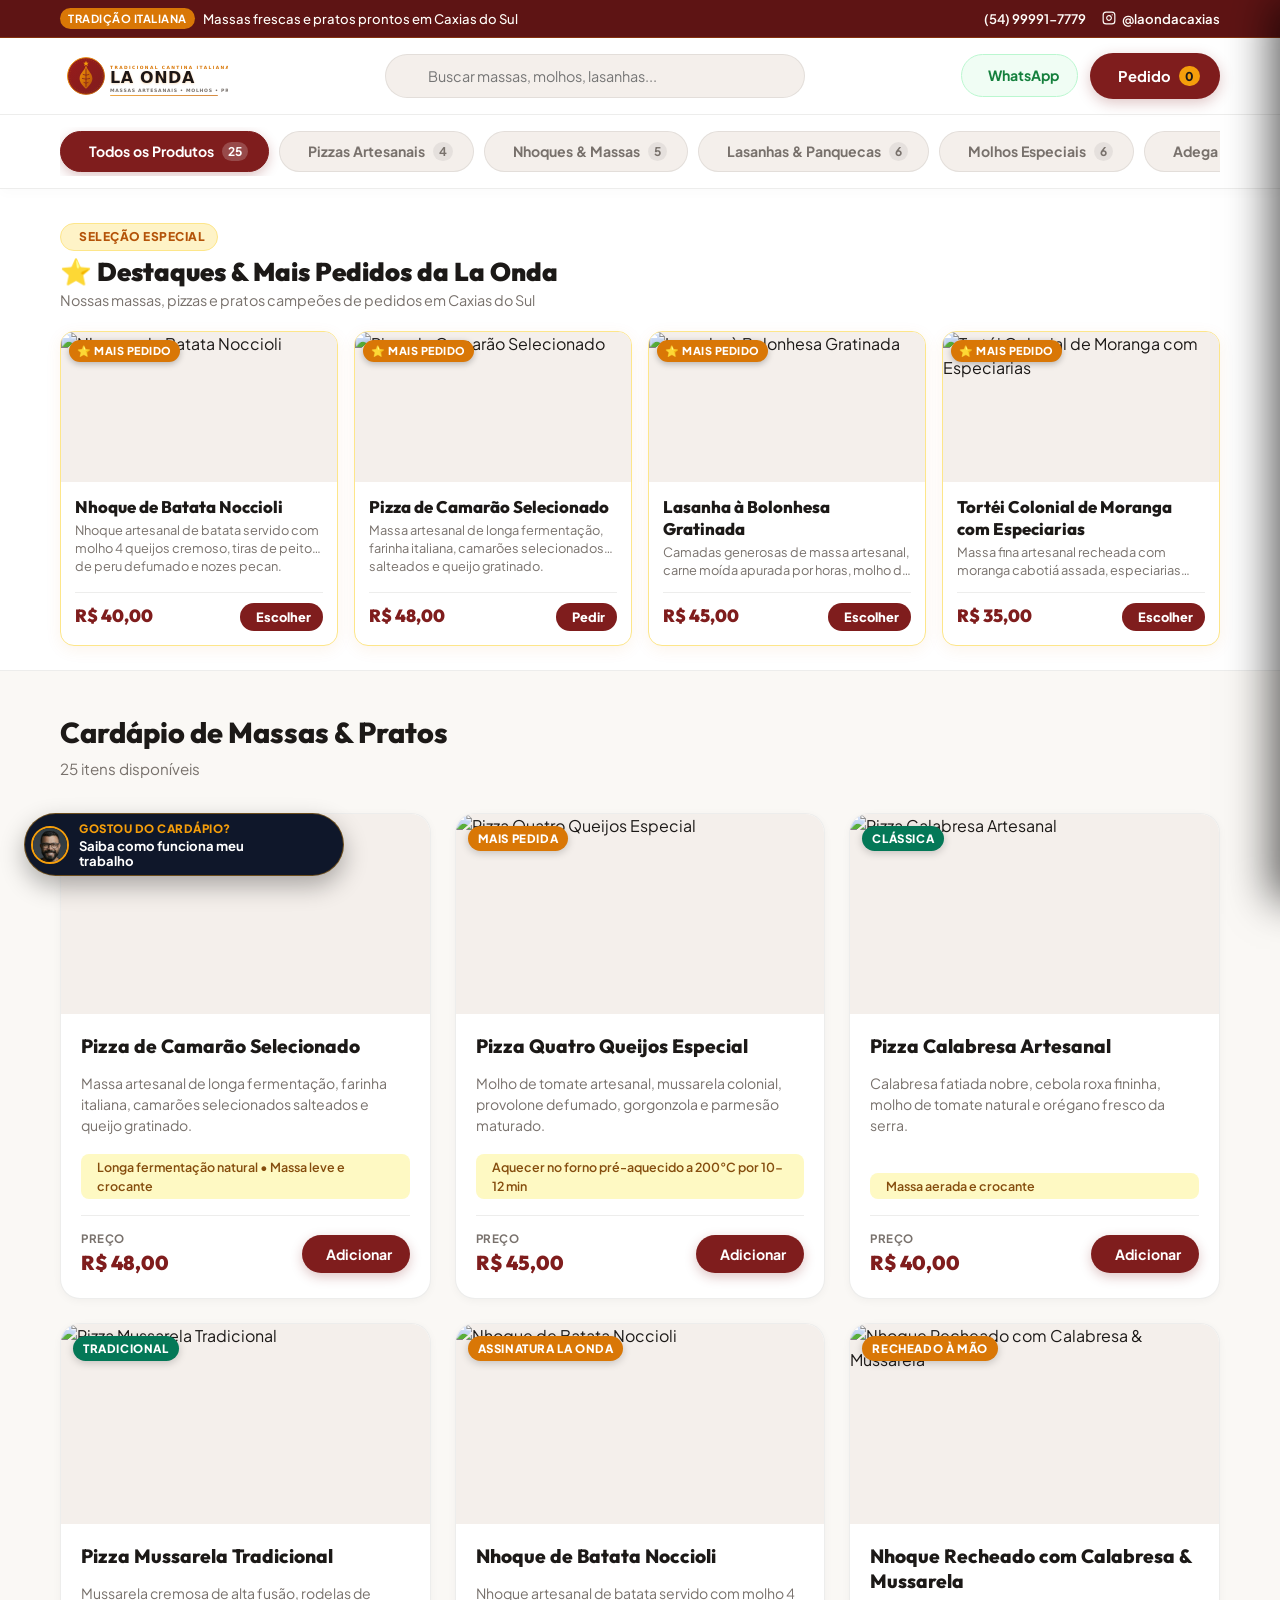
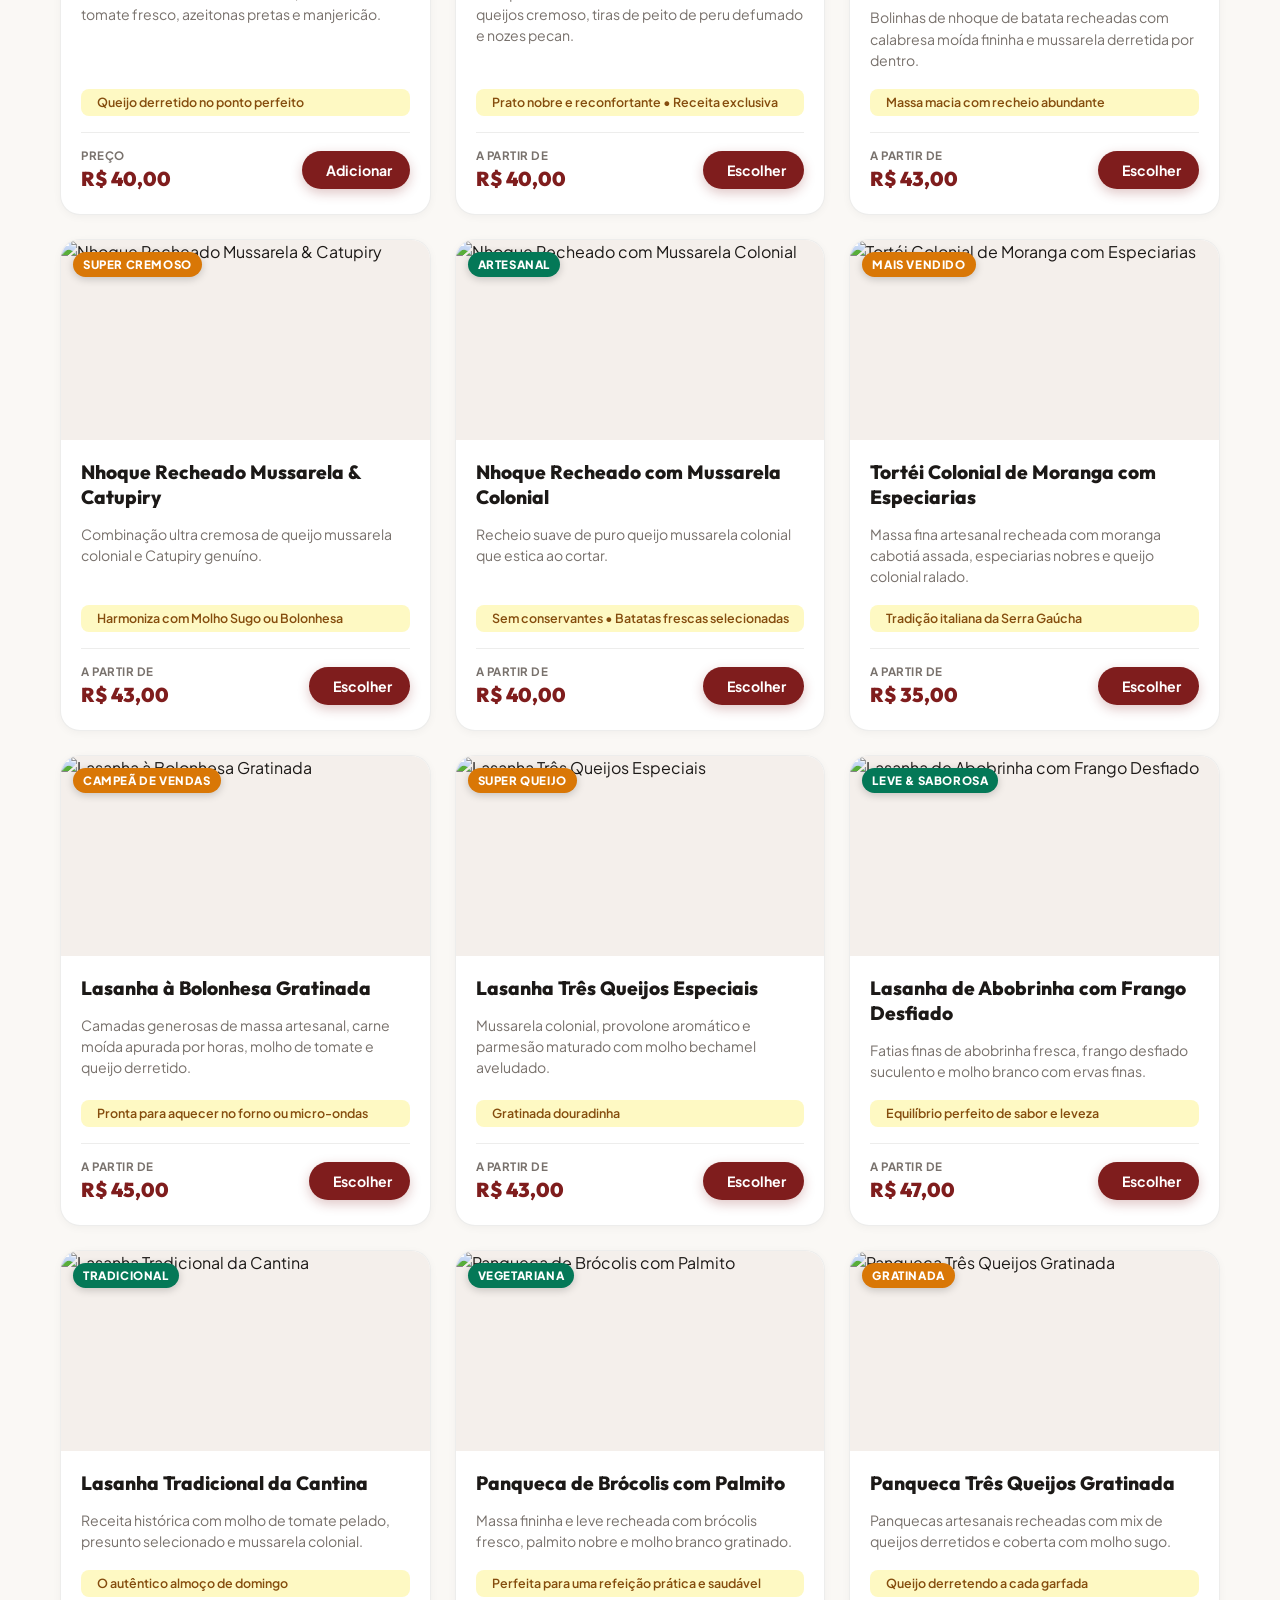
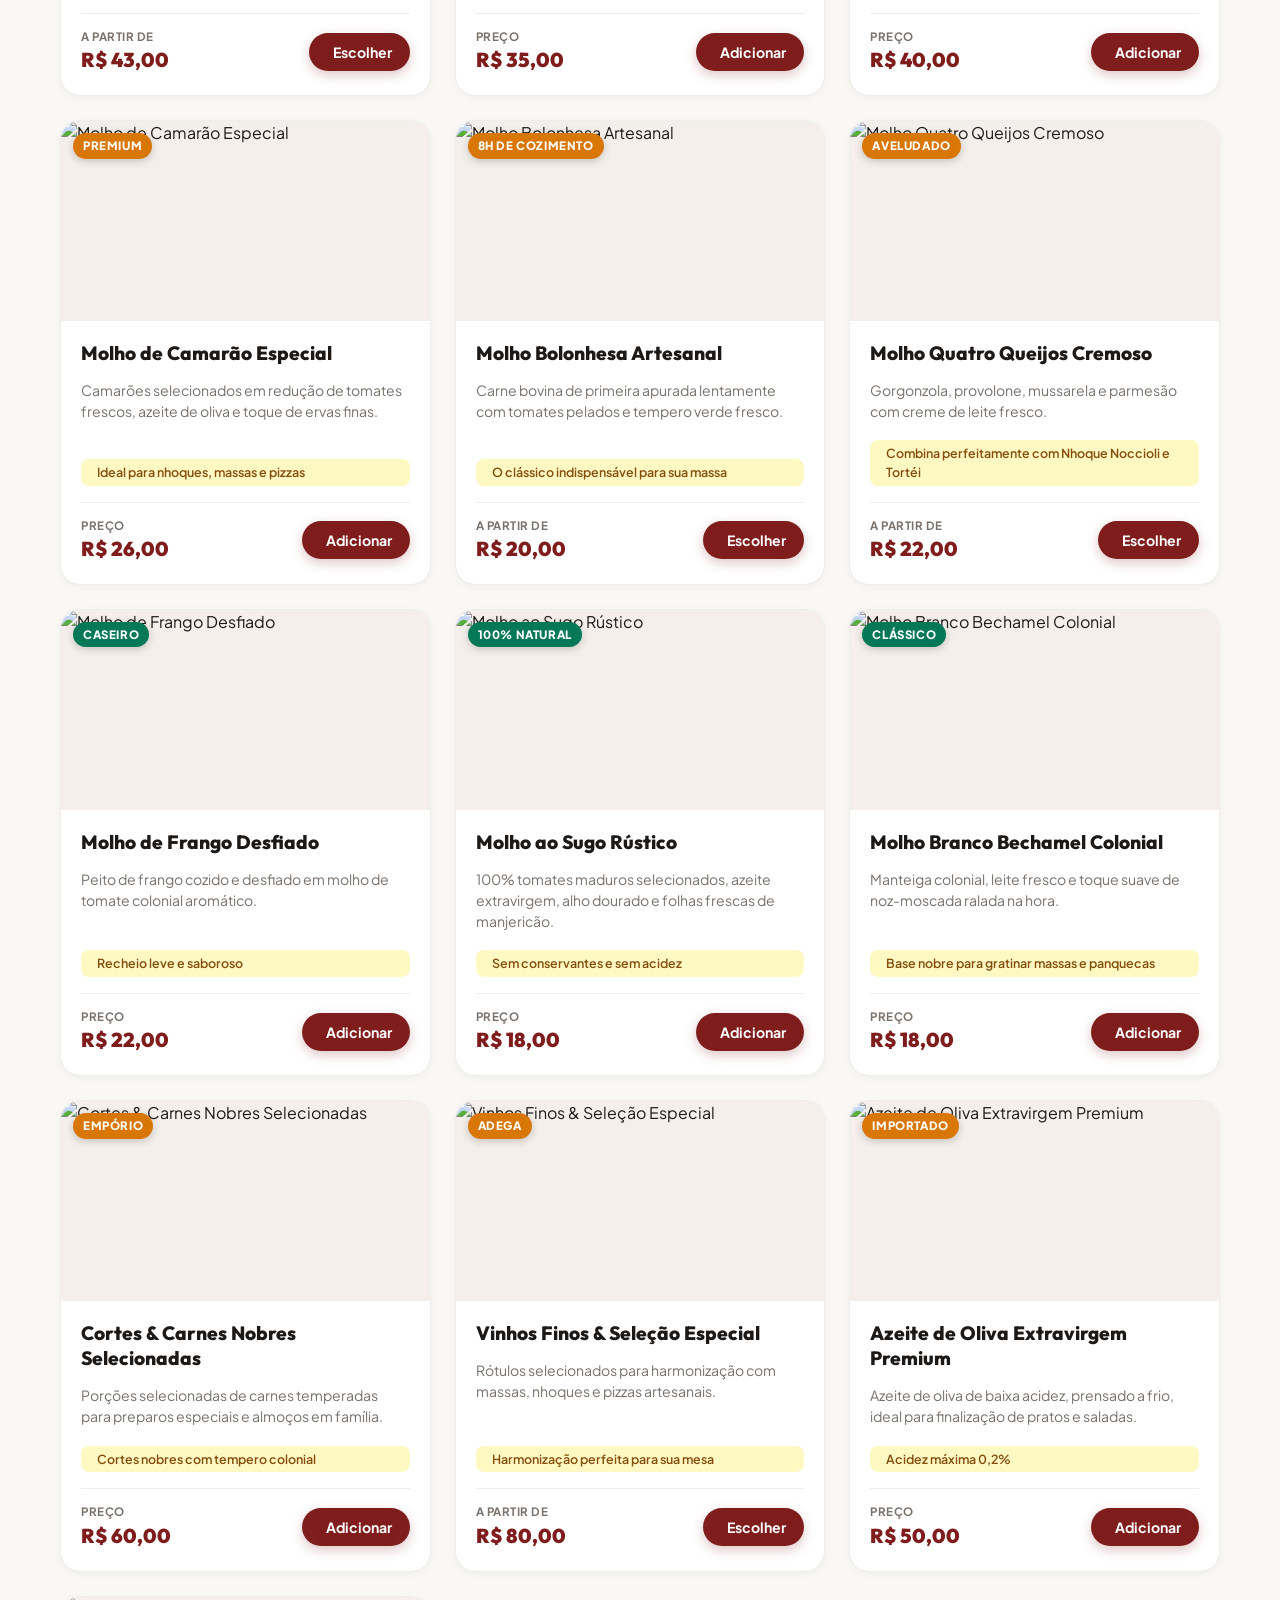
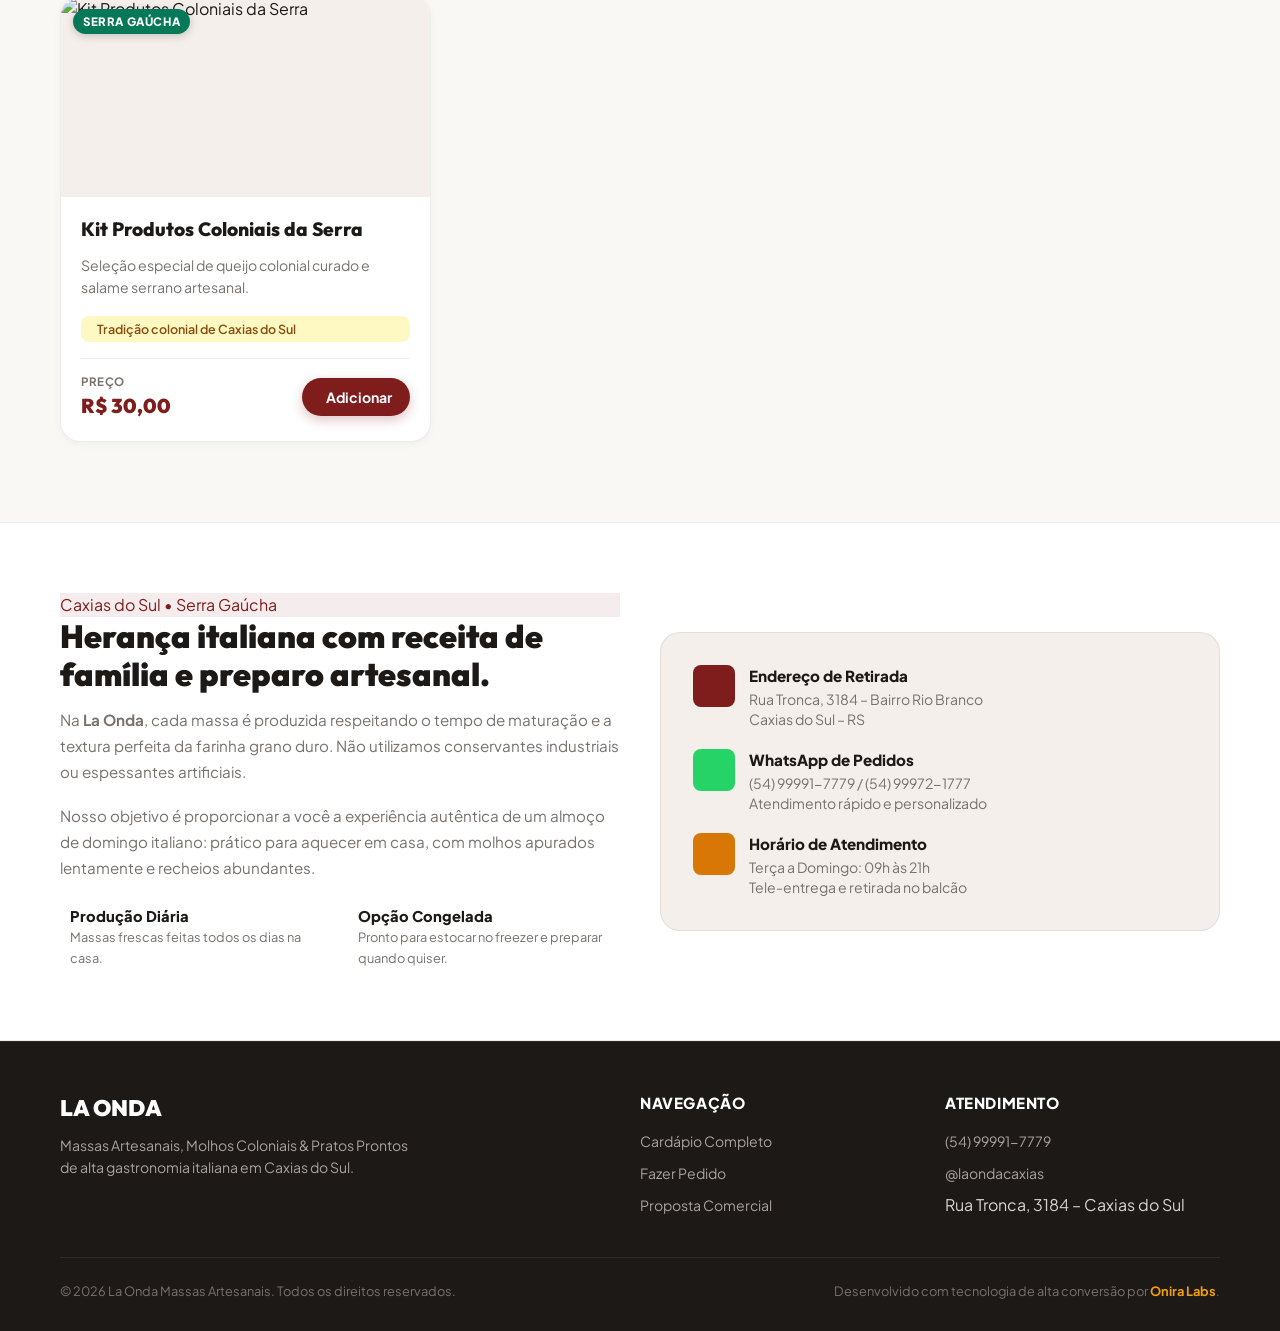
==== index.html @ c0e39643 "fix(cart): unificar container de rolagem e eliminar rolagens internas no carrinho (Buona, La Onda e " ====
<!DOCTYPE html>
<html lang="pt-BR">
<head>
  <meta charset="UTF-8">
  <meta name="viewport" content="width=device-width, initial-scale=1.0">
  <title>La Onda | Massas Artesanais, Molhos & Pratos Prontos em Caxias do Sul</title>
  <meta name="description" content="🍝 La Onda Massas Artesanais — Tortéis coloniais, nhoques de batata grano duro, lasanhas gratinadas, molhos nobres e pratos prontos em Caxias do Sul. Peça pelo WhatsApp com tele-entrega e retirada!">
  <meta name="keywords" content="La Onda Caxias do Sul, Massas Artesanais Caxias, Tortei Caxias do Sul, Nhoque Artesanal, Lasanha Congelada, Pratos Prontos Caxias">

  <!-- Open Graph / WhatsApp -->
  <meta property="og:type" content="website">
  <meta property="og:site_name" content="La Onda Massas Artesanais">
  <meta property="og:title" content="La Onda | Massas Artesanais & Pratos Prontos em Caxias do Sul">
  <meta property="og:description" content="🍝 Tortéis coloniais, nhoques grano duro, lasanhas, molhos nobres e pratos prontos. Faça seu pedido online direto pelo WhatsApp!">
  <meta property="og:image" content="assets/logo.svg">
  <meta property="og:locale" content="pt_BR">

  <!-- Schema.org JSON-LD (SEO Local & Google Rich Snippets) -->
  <script type="application/ld+json">
  {
    "@context": "https://schema.org",
    "@type": "Restaurant",
    "name": "La Onda Massas Artesanais & Pratos Prontos",
    "image": "assets/logo.svg",
    "telephone": "+5554999917779",
    "priceRange": "$$",
    "servesCuisine": ["Italiana", "Massas Artesanais", "Pratos Prontos", "Molhos"],
    "address": {
      "@type": "PostalAddress",
      "streetAddress": "Rua Tronca, 3184",
      "addressLocality": "Caxias do Sul",
      "addressRegion": "RS",
      "postalCode": "95010-100",
      "addressCountry": "BR"
    },
    "geo": {
      "@type": "GeoCoordinates",
      "latitude": -29.1732,
      "longitude": -51.1896
    },
    "openingHoursSpecification": [
      {
        "@type": "OpeningHoursSpecification",
        "dayOfWeek": ["Tuesday", "Wednesday", "Thursday", "Friday", "Saturday", "Sunday"],
        "opens": "09:00",
        "closes": "21:00"
      }
    ]
  }
  </script>

  <!-- PWA Manifest & Theme -->
  <link rel="manifest" href="manifest.json">
  <meta name="theme-color" content="#7F1D1D">
  <meta name="apple-mobile-web-app-capable" content="yes">
  <meta name="apple-mobile-web-app-status-bar-style" content="black-translucent">
  <meta name="apple-mobile-web-app-title" content="La Onda">

  <!-- Google Fonts -->
  <link rel="preconnect" href="https://fonts.googleapis.com">
  <link rel="preconnect" href="https://fonts.gstatic.com" crossorigin>
  <link href="https://fonts.googleapis.com/css2?family=Outfit:wght@400;500;600;700;800;900&family=Plus+Jakarta+Sans:wght@400;500;600;700;800&display=swap" rel="stylesheet">

  <!-- Lucide Icons -->
  <script src="https://unpkg.com/lucide@latest"></script>

  <link rel="stylesheet" href="style.css">
</head>
<body>

  <!-- Top Announcement Bar -->
  <div class="top-bar">
    <div class="container">
      <div class="top-bar-left">
        <span class="badge">Tradição Italiana</span>
        <span>Massas frescas e pratos prontos em Caxias do Sul</span>
      </div>
      <div class="top-bar-right">
        <a href="https://wa.me/5554999917779" target="_blank" rel="noopener">
          <i data-lucide="phone"></i>
          <span>(54) 99991-7779</span>
        </a>
        <a href="https://instagram.com/laondacaxias" target="_blank" rel="noopener">
          <svg width="14" height="14" viewBox="0 0 24 24" fill="none" stroke="currentColor" stroke-width="2" stroke-linecap="round" stroke-linejoin="round" style="display:inline-block; vertical-align:middle;"><rect x="2" y="2" width="20" height="20" rx="5" ry="5"></rect><path d="M16 11.37A4 4 0 1 1 12.63 8 4 4 0 0 1 16 11.37z"></path><line x1="17.5" y1="6.5" x2="17.51" y2="6.5"></line></svg>
          <span>@laondacaxias</span>
        </a>
      </div>
    </div>
  </div>

  <!-- Main Sticky Header -->
  <header class="header">
    <div class="container">
      <a href="index.html" class="logo-wrapper">
        <img src="assets/logo.svg" alt="La Onda Massas Artesanais" class="logo-img">
      </a>

      <!-- Desktop Search Bar -->
      <div class="header-search">
        <i data-lucide="search"></i>
        <input type="text" id="search-input" placeholder="Buscar massas, molhos, lasanhas..." autocomplete="off">
      </div>

      <!-- Header Actions -->
      <div class="header-actions">
        <a href="https://wa.me/5554999917779" target="_blank" rel="noopener noreferrer" class="btn-header-wa">
          <i data-lucide="message-circle"></i>
          <span>WhatsApp</span>
        </a>
        <button id="cart-clear-header" class="cart-clear-btn" onclick="window.askClearCart()" title="Limpar pedido" aria-label="Limpar pedido" style="display: none;">
          <i data-lucide="trash-2"></i>
        </button>
        <button id="btn-open-cart" class="cart-btn-header" aria-label="Abrir Pedido">
          <i data-lucide="shopping-bag"></i>
          <span>Pedido</span>
          <span id="cart-badge" class="cart-badge">0</span>
        </button>
      </div>
    </div>
  </header>

  <!-- Mobile Search Strip -->
  <div class="container mobile-search-section">
    <div class="mobile-search-wrapper">
      <i data-lucide="search"></i>
      <input type="text" id="search-input-mobile" class="mobile-search-input" placeholder="Buscar no cardápio La Onda..." autocomplete="off">
    </div>
  </div>

  <!-- Sticky Categories Navigation Strip -->
  <nav class="categories-strip" id="cardapio">
    <div class="container">
      <div class="categories-scroll" id="categories-container">
        <!-- Rendered via JS -->
      </div>
    </div>
  </nav>

  <!-- Priority Highlights Section (Destaques da Casa) -->
  <section class="highlights-section" id="destaques-section">
    <div class="container">
      <div class="highlights-header">
        <div class="highlights-badge">
          <i data-lucide="sparkles"></i>
          <span>Seleção Especial</span>
        </div>
        <h2 class="highlights-title">⭐ Destaques & Mais Pedidos da La Onda</h2>
        <p class="highlights-subtitle">Nossas massas, pizzas e pratos campeões de pedidos em Caxias do Sul</p>
      </div>

      <div class="highlights-grid" id="highlights-grid">
        <!-- Highlight Cards Rendered via JS -->
      </div>
    </div>
  </section>

  <!-- Main Catalog Grid -->
  <main class="catalog-section">
    <div class="container">
      <div class="section-header">
        <div class="section-title-wrap">
          <h2>Cardápio de Massas & Pratos</h2>
          <p id="products-count-label">Selecione e monte seu pedido em segundos</p>
        </div>
      </div>

      <div class="products-grid" id="products-grid">
        <!-- Products rendered via JS -->
      </div>
    </div>
  </main>

  <!-- About & Tradition Section -->
  <section class="about-section">
    <div class="container about-grid">
      <div class="about-text">
        <div class="hero-tag" style="background: rgba(127, 29, 29, 0.08); border-color: rgba(127, 29, 29, 0.2); color: var(--primary);">
          <i data-lucide="map-pin"></i>
          <span>Caxias do Sul • Serra Gaúcha</span>
        </div>
        <h3>Herança italiana com receita de família e preparo artesanal.</h3>
        <p>
          Na <strong>La Onda</strong>, cada massa é produzida respeitando o tempo de maturação e a textura perfeita da farinha grano duro. Não utilizamos conservantes industriais ou espessantes artificiais.
        </p>
        <p>
          Nosso objetivo é proporcionar a você a experiência autêntica de um almoço de domingo italiano: prático para aquecer em casa, com molhos apurados lentamente e recheios abundantes.
        </p>

        <div class="about-features">
          <div class="about-feat-item">
            <i data-lucide="check-circle-2"></i>
            <div>
              <h4>Produção Diária</h4>
              <p>Massas frescas feitas todos os dias na casa.</p>
            </div>
          </div>
          <div class="about-feat-item">
            <i data-lucide="check-circle-2"></i>
            <div>
              <h4>Opção Congelada</h4>
              <p>Pronto para estocar no freezer e preparar quando quiser.</p>
            </div>
          </div>
        </div>
      </div>

      <div class="about-card-info">
        <div class="info-item-row">
          <div class="info-icon-box">
            <i data-lucide="map-pin"></i>
          </div>
          <div class="info-details">
            <h4>Endereço de Retirada</h4>
            <p>Rua Tronca, 3184 – Bairro Rio Branco<br>Caxias do Sul – RS</p>
          </div>
        </div>

        <div class="info-item-row">
          <div class="info-icon-box" style="background: #25D366;">
            <i data-lucide="message-circle"></i>
          </div>
          <div class="info-details">
            <h4>WhatsApp de Pedidos</h4>
            <p>(54) 99991-7779 / (54) 99972-1777<br>Atendimento rápido e personalizado</p>
          </div>
        </div>

        <div class="info-item-row">
          <div class="info-icon-box" style="background: var(--accent);">
            <i data-lucide="clock"></i>
          </div>
          <div class="info-details">
            <h4>Horário de Atendimento</h4>
            <p>Terça a Domingo: 09h às 21h<br>Tele-entrega e retirada no balcão</p>
          </div>
        </div>
      </div>
    </div>
  </section>

  <!-- Footer Section -->
  <footer class="footer">
    <div class="container">
      <div class="footer-grid">
        <div class="footer-brand">
          <h4>LA ONDA</h4>
          <p>Massas Artesanais, Molhos Coloniais & Pratos Prontos de alta gastronomia italiana em Caxias do Sul.</p>
        </div>

        <div class="footer-col">
          <h5>Navegação</h5>
          <ul class="footer-links">
            <li><a href="#cardapio">Cardápio Completo</a></li>
            <li><a href="https://wa.me/5554999917779" target="_blank" rel="noopener">Fazer Pedido</a></li>
            <li><a href="proposta.html">Proposta Comercial</a></li>
          </ul>
        </div>

        <div class="footer-col">
          <h5>Atendimento</h5>
          <ul class="footer-links">
            <li><a href="https://wa.me/5554999917779" target="_blank" rel="noopener">(54) 99991-7779</a></li>
            <li><a href="https://instagram.com/laondacaxias" target="_blank" rel="noopener">@laondacaxias</a></li>
            <li>Rua Tronca, 3184 – Caxias do Sul</li>
          </ul>
        </div>
      </div>

      <div class="footer-bottom">
        <span>© 2026 La Onda Massas Artesanais. Todos os direitos reservados.</span>
        <span>Desenvolvido com tecnologia de alta conversão por <a href="proposta.html">Onira Labs</a>.</span>
      </div>
    </div>
  </footer>

  <!-- Product Customization Modal -->
  <div id="product-modal" class="modal-backdrop">
    <div class="modal-container">
      <button id="modal-close" class="modal-close-btn" aria-label="Fechar Modal">
        <i data-lucide="x"></i>
      </button>
      <div class="modal-img-wrap">
        <img id="modal-product-img" src="" alt="Prato" class="modal-img">
      </div>
      <div class="modal-body">
        <h3 id="modal-product-title" class="modal-title">Título do Prato</h3>
        <p id="modal-product-desc" class="modal-desc">Descrição detalhada do prato.</p>

        <!-- Portions Selector -->
        <div class="modal-section">
          <div class="modal-section-title">
            <span>Escolha a Porção</span>
            <span class="tag">Obrigatório</span>
          </div>
          <div id="modal-portions-container" class="portion-options-grid">
            <!-- Rendered via JS -->
          </div>
        </div>

        <!-- State Selector (Fresco vs Congelado) -->
        <div id="modal-state-container" class="modal-section">
          <!-- Rendered via JS -->
        </div>

        <!-- Observations -->
        <div class="modal-section">
          <div class="modal-section-title">
            <span>Observações do Prato</span>
            <span style="font-size: 0.72rem; color: #9CA3AF;">Opcional</span>
          </div>
          <textarea id="modal-obs" class="obs-textarea" placeholder="Ex: Molho à parte, bem gratinado, etc."></textarea>
        </div>

        <div class="modal-footer">
          <div class="qty-counter">
            <button id="modal-qty-minus" class="btn-qty">-</button>
            <span id="modal-qty-val" class="qty-value">1</span>
            <button id="modal-qty-plus" class="btn-qty">+</button>
          </div>
          <button id="btn-modal-add-cart" class="btn-confirm-add">
            <i data-lucide="shopping-bag"></i>
            <span>Adicionar ao Pedido</span>
          </button>
        </div>
      </div>
    </div>
  </div>

  <!-- CART DRAWER — MASTER STYLE CLAEM (CONVENÇÃO ONIRA LABS) -->
  <div id="cart-overlay" class="cart-overlay"></div>
  <aside id="cart-drawer" class="cart-drawer">
    <!-- Header (Padrão CLAEM linha única) -->
    <div class="cart-header">
      <div class="cart-header-title">
        <i data-lucide="shopping-bag" style="color: var(--accent-light);"></i>
        <span>Seu Pedido</span>
      </div>
      <div class="cart-header-actions">
        <button id="btn-clear-cart" class="btn-clear-cart" onclick="window.askClearCart()" title="Limpar todo o pedido" style="display: none;">
          <i data-lucide="trash-2"></i>
          <span>Limpar</span>
        </button>
        <button id="btn-continue-shopping" class="btn-continue-shopping">
          <i data-lucide="arrow-left"></i>
          <span>Continuar</span>
        </button>
      </div>
    </div>

    <!-- Unified Scroll Container -->
    <div class="cart-body">
      <!-- Expanding Items List (4+ items fit smoothly) -->
      <div id="cart-items-list" class="cart-items-container">
        <!-- Rendered via JS -->
      </div>

      <!-- Delivery / Pickup Switcher -->
      <div class="cart-section-box">
        <div class="cart-section-title">
          <i data-lucide="truck"></i>
          <span>Forma de Recebimento</span>
        </div>
        <div class="delivery-options-grid">
          <button id="btn-type-delivery" class="delivery-type-btn active">
            <i data-lucide="home"></i> Tele-Entrega (+R$ 10)
          </button>
          <button id="btn-type-pickup" class="delivery-type-btn">
            <i data-lucide="store"></i> Retirada no Balcão
          </button>
        </div>

        <div class="form-group-clean">
          <label for="customer-name">Seu Nome Completo:</label>
          <input type="text" id="customer-name" class="form-input-dark" placeholder="Ex: Maria Rossi" autocomplete="name">
        </div>

        <div id="delivery-address-group" class="form-group-clean">
          <label for="customer-address">Endereço Completo de Entrega:</label>
          <input type="text" id="customer-address" class="form-input-dark" placeholder="Rua, número, apto e bairro" autocomplete="street-address">
        </div>
      </div>

      <!-- Payment Method -->
      <div class="cart-section-box">
        <div class="cart-section-title">
          <i data-lucide="credit-card"></i>
          <span>Forma de Pagamento</span>
        </div>
        <div class="payment-options-grid">
          <button id="pay-pix" class="payment-type-btn active">Pix</button>
          <button id="pay-card" class="payment-type-btn">Cartão</button>
          <button id="pay-cash" class="payment-type-btn">Dinheiro</button>
        </div>

        <!-- Pix Helper Box -->
        <div id="pix-helper-box">
          <button id="btn-copy-pix" class="btn-pix-copy">
            <i data-lucide="copy"></i>
            <span>Copiar Chave Pix (54999917779)</span>
          </button>
        </div>
      </div>

      <!-- Cart Footer & WhatsApp Submission (INSIDE SINGLE SCROLL CONTAINER) -->
      <div id="cart-footer-section" class="cart-footer">
        <div class="cart-total-row" style="display: none;" id="cart-delivery-row">
          <span class="cart-total-label">Taxa de Entrega:</span>
          <span id="cart-delivery-val" style="color: #F8FAFC; font-weight: 700;">R$ 10,00</span>
        </div>
        <div class="cart-total-row">
          <span class="cart-total-label">Subtotal dos Itens:</span>
          <span id="cart-subtotal-val" style="color: #F8FAFC; font-weight: 700;">R$ 0,00</span>
        </div>
        <div class="cart-total-row" style="padding-top: 8px; border-top: 1px dashed rgba(255,255,255,0.15);">
          <span class="cart-total-label" style="color: #FFFFFF; font-weight: 800;">Total do Pedido:</span>
          <!-- Total in Emerald Green (MANDATÓRIO CONVENÇÃO) -->
          <span id="cart-total-val" class="cart-total-value">R$ 0,00</span>
        </div>

        <button id="btn-submit-order" class="btn-submit-order-wa">
          <i data-lucide="message-circle"></i>
          <span>Enviar Pedido no WhatsApp</span>
        </button>

        <!-- Signature with Bright Yellow (MANDATÓRIO CONVENÇÃO) -->
        <div class="cart-signature">
          Tecnologia por <span class="onira-brand">Onira Labs</span>
        </div>
      </div>
    </div>
  </aside>

  <!-- Floating Proposal Widget (.onira-cta) (MANDATÓRIO CONVENÇÃO) -->
  <div id="onira-cta" class="onira-cta">
    <img src="assets/jeff-avatar.webp" alt="Jeff Motta" class="onira-cta-avatar">
    <a href="proposta.html" class="onira-cta-content">
      <span class="onira-cta-hook">Gostou do cardápio?</span>
      <span class="onira-cta-call">Saiba como funciona meu trabalho</span>
    </a>
    <button id="onira-cta-close" class="onira-cta-close" aria-label="Fechar Convite">
      <i data-lucide="x" style="width: 16px; height: 16px;"></i>
    </button>
  </div>

  <!-- Modal de Confirmação: Limpar Pedido -->
  <div id="confirm-clear" class="confirm-overlay" hidden onclick="if(event.target===this)window.closeClearModal()">
    <div class="confirm-box" role="dialog" aria-modal="true" aria-labelledby="confirm-clear-title">
      <div class="confirm-icon">
        <i data-lucide="trash-2"></i>
      </div>
      <h3 class="confirm-title" id="confirm-clear-title">Limpar o pedido?</h3>
      <p class="confirm-text" id="confirm-clear-text">Você vai remover todos os itens do seu pedido.</p>
      <p class="confirm-warning">Esta ação não pode ser desfeita.</p>
      <div class="confirm-actions">
        <button type="button" class="confirm-btn confirm-cancel" onclick="window.closeClearModal()">Manter o pedido</button>
        <button type="button" class="confirm-btn confirm-ok" onclick="window.confirmClearCart()">Sim, limpar tudo</button>
      </div>
    </div>
  </div>

  <script src="app.js"></script>
</body>
</html>
---- style.css ----
/* ==========================================================================
   LA ONDA — MASSAS ARTESANAIS, MOLHOS & PRATOS PRONTOS
   Design System & Master Stylesheet • Onira Labs
   ========================================================================== */

:root {
  /* Brand Italian Heritage Palette */
  --primary: #7F1D1D;
  --primary-dark: #5E1414;
  --primary-light: #991B1B;
  --primary-glow: rgba(127, 29, 29, 0.25);
  
  --accent: #D97706;
  --accent-light: #F59E0B;
  --accent-glow: rgba(217, 119, 6, 0.2);

  --bg-page: #FAF8F5;
  --bg-surface: #FFFFFF;
  --bg-card: #FFFFFF;
  --bg-soft: #F4EFEB;
  
  --text-main: #1C1917;
  --text-muted: #78716C;
  --text-light: #A8A29E;
  
  --border-subtle: rgba(28, 25, 23, 0.08);
  --border-medium: rgba(28, 25, 23, 0.14);
  
  --success: #10B981;
  --success-bg: rgba(16, 185, 129, 0.12);
  --info: #38BDF8;
  
  /* Dark Drawer Master Standard (CLAEM Style) */
  --drawer-bg-header: #0B0B0C;
  --drawer-bg-body: #111115;
  --drawer-card: #18181B;
  --drawer-border: rgba(255, 255, 255, 0.1);
  --drawer-text: #FFFFFF;
  --drawer-text-muted: #94A3B8;
  
  --radius-sm: 8px;
  --radius-md: 14px;
  --radius-lg: 20px;
  --radius-full: 9999px;
  
  --shadow-sm: 0 2px 8px rgba(0, 0, 0, 0.04);
  --shadow-md: 0 8px 24px rgba(0, 0, 0, 0.06);
  --shadow-lg: 0 16px 40px rgba(0, 0, 0, 0.1);
  --shadow-drawer: -8px 0 32px rgba(0, 0, 0, 0.4);

  --font-main: 'Plus Jakarta Sans', system-ui, -apple-system, sans-serif;
  --font-title: 'Outfit', system-ui, -apple-system, sans-serif;
}

/* Reset & Base Setup */
*, *::before, *::after {
  box-sizing: border-box;
  margin: 0;
  padding: 0;
}

html {
  scroll-behavior: smooth;
  -webkit-font-smoothing: antialiased;
  -moz-osx-font-smoothing: grayscale;
}

body {
  font-family: var(--font-main);
  background-color: var(--bg-page);
  color: var(--text-main);
  line-height: 1.5;
  overflow-x: hidden;
}

img {
  max-width: 100%;
  height: auto;
  display: block;
}

button, input, select, textarea {
  font-family: inherit;
}

button {
  cursor: pointer;
  border: none;
  background: none;
}

/* Utility Containers */
.container {
  width: 100%;
  max-width: 1200px;
  margin: 0 auto;
  padding: 0 20px;
}

/* --------------------------------------------------------------------------
   Top Announcement Bar
   -------------------------------------------------------------------------- */
.top-bar {
  background: var(--primary-dark);
  color: #FFFDF9;
  font-size: 0.82rem;
  padding: 8px 0;
  border-bottom: 1px solid rgba(217, 119, 6, 0.3);
}

.top-bar .container {
  display: flex;
  justify-content: space-between;
  align-items: center;
  gap: 12px;
}

.top-bar-left {
  display: flex;
  align-items: center;
  gap: 8px;
  font-weight: 500;
}

.top-bar-left span.badge {
  background: var(--accent);
  color: #FFFFFF;
  font-size: 0.7rem;
  font-weight: 700;
  padding: 2px 8px;
  border-radius: var(--radius-full);
  text-transform: uppercase;
  letter-spacing: 0.5px;
}

.top-bar-right {
  display: flex;
  align-items: center;
  gap: 16px;
}

.top-bar-right a {
  color: #FFFDF9;
  text-decoration: none;
  display: inline-flex;
  align-items: center;
  gap: 6px;
  font-weight: 600;
  transition: color 0.2s ease;
}

.top-bar-right a:hover {
  color: var(--accent-light);
}

/* --------------------------------------------------------------------------
   Sticky Header & Navigation
   -------------------------------------------------------------------------- */
.header {
  position: sticky;
  top: 0;
  z-index: 100;
  background: rgba(255, 255, 255, 0.95);
  backdrop-filter: blur(12px);
  -webkit-backdrop-filter: blur(12px);
  border-bottom: 1px solid var(--border-subtle);
  transition: all 0.3s ease;
}

.header.scrolled {
  box-shadow: var(--shadow-sm);
  background: rgba(255, 255, 255, 0.98);
}

.header .container {
  display: flex;
  justify-content: space-between;
  align-items: center;
  height: 76px;
  gap: 20px;
}

.logo-wrapper {
  display: flex;
  align-items: center;
  text-decoration: none;
  gap: 12px;
}

.logo-img {
  height: 48px;
  width: auto;
  object-fit: contain;
}

.header-search {
  flex: 1;
  max-width: 420px;
  position: relative;
  display: none;
}

@media (min-width: 768px) {
  .header-search {
    display: block;
  }
}

.header-search input {
  width: 100%;
  height: 44px;
  padding: 0 16px 0 42px;
  background: var(--bg-soft);
  border: 1px solid var(--border-subtle);
  border-radius: var(--radius-full);
  font-size: 0.9rem;
  color: var(--text-main);
  outline: none;
  transition: all 0.2s ease;
}

.header-search input:focus {
  background: #FFFFFF;
  border-color: var(--accent);
  box-shadow: 0 0 0 3px var(--accent-glow);
}

.header-search i {
  position: absolute;
  left: 14px;
  top: 50%;
  transform: translateY(-50%);
  color: var(--text-muted);
  pointer-events: none;
}

.header-actions {
  display: flex;
  align-items: center;
  gap: 12px;
}

.btn-header-wa {
  display: inline-flex;
  align-items: center;
  gap: 8px;
  padding: 10px 18px;
  background: #F0FDF4;
  color: #15803D;
  border: 1px solid #BBF7D0;
  border-radius: var(--radius-full);
  font-size: 0.88rem;
  font-weight: 700;
  text-decoration: none;
  transition: all 0.2s ease;
}

.btn-header-wa:hover {
  background: #DCFCE7;
  transform: translateY(-1px);
}

.cart-clear-btn {
  display: none;
  align-items: center;
  justify-content: center;
  width: 44px;
  height: 44px;
  background: #FFFFFF;
  border: 1.5px solid var(--border-medium);
  border-radius: var(--radius-full);
  color: var(--text-muted);
  cursor: pointer;
  transition: all 0.2s ease;
  flex-shrink: 0;
  box-shadow: var(--shadow-sm);
}

.cart-clear-btn i {
  width: 18px;
  height: 18px;
}

.cart-clear-btn:hover {
  color: #DC2626;
  border-color: #EF4444;
  background: #FEE2E2;
  transform: scale(1.05);
}

.cart-btn-header {
  position: relative;
  display: inline-flex;
  align-items: center;
  justify-content: center;
  gap: 8px;
  height: 46px;
  padding: 0 20px;
  background: var(--primary);
  color: #FFFFFF;
  border-radius: var(--radius-full);
  font-weight: 700;
  font-size: 0.92rem;
  box-shadow: 0 4px 14px var(--primary-glow);
  transition: all 0.2s ease;
}

.cart-btn-header:hover {
  background: var(--primary-dark);
  transform: translateY(-2px);
  box-shadow: 0 6px 18px var(--primary-glow);
}

.cart-badge {
  background: var(--accent-light);
  color: #1C1917;
  font-size: 0.76rem;
  font-weight: 800;
  min-width: 20px;
  height: 20px;
  border-radius: 10px;
  display: inline-flex;
  align-items: center;
  justify-content: center;
  padding: 0 6px;
}

/* --------------------------------------------------------------------------
   Priority Highlights Section (⭐ Destaques & Mais Pedidos)
   -------------------------------------------------------------------------- */
.highlights-section {
  padding: 30px 0 24px;
  background: #FFFFFF;
  border-bottom: 1px solid var(--border-subtle);
}

.highlights-header {
  margin-bottom: 20px;
}

.highlights-badge {
  display: inline-flex;
  align-items: center;
  gap: 6px;
  background: #FEF3C7;
  color: #B45309;
  border: 1px solid #FDE68A;
  padding: 4px 12px;
  border-radius: var(--radius-full);
  font-size: 0.75rem;
  font-weight: 800;
  text-transform: uppercase;
  letter-spacing: 0.5px;
  margin-bottom: 6px;
}

.highlights-title {
  font-family: var(--font-title);
  font-size: 1.6rem;
  font-weight: 900;
  color: var(--text-main);
  line-height: 1.2;
}

.highlights-subtitle {
  font-size: 0.9rem;
  color: var(--text-muted);
  margin-top: 2px;
}

.highlights-grid {
  display: grid;
  grid-template-columns: 1fr;
  gap: 16px;
}

@media (min-width: 640px) {
  .highlights-grid {
    grid-template-columns: repeat(2, 1fr);
  }
}

@media (min-width: 1024px) {
  .highlights-grid {
    grid-template-columns: repeat(4, 1fr);
  }
}

.highlight-card {
  background: var(--bg-surface);
  border: 1.5px solid #FDE68A;
  border-radius: var(--radius-md);
  overflow: hidden;
  box-shadow: 0 4px 16px rgba(217, 119, 6, 0.08);
  display: flex;
  flex-direction: column;
  transition: all 0.25s ease;
  position: relative;
}

.highlight-card:hover {
  transform: translateY(-3px);
  box-shadow: 0 8px 24px rgba(217, 119, 6, 0.16);
  border-color: var(--accent);
}

.highlight-card-img-wrap {
  position: relative;
  width: 100%;
  height: 150px;
  background: var(--bg-soft);
  overflow: hidden;
}

.highlight-card-img {
  width: 100%;
  height: 100%;
  object-fit: cover;
  transition: transform 0.4s ease;
}

.highlight-card:hover .highlight-card-img {
  transform: scale(1.06);
}

.highlight-badge-pill {
  position: absolute;
  top: 8px;
  left: 8px;
  background: var(--accent);
  color: #FFFFFF;
  font-size: 0.68rem;
  font-weight: 800;
  padding: 3px 8px;
  border-radius: var(--radius-full);
  text-transform: uppercase;
  letter-spacing: 0.5px;
  box-shadow: 0 2px 6px rgba(0, 0, 0, 0.25);
}

.highlight-card-body {
  padding: 14px;
  display: flex;
  flex-direction: column;
  flex: 1;
}

.highlight-card-title {
  font-family: var(--font-title);
  font-size: 1.05rem;
  font-weight: 800;
  color: var(--text-main);
  line-height: 1.3;
  margin-bottom: 4px;
}

.highlight-card-desc {
  font-size: 0.8rem;
  color: var(--text-muted);
  line-height: 1.4;
  margin-bottom: 12px;
  flex: 1;
  display: -webkit-box;
  -webkit-line-clamp: 2;
  -webkit-box-orient: vertical;
  overflow: hidden;
}

.highlight-card-footer {
  display: flex;
  justify-content: space-between;
  align-items: center;
  padding-top: 10px;
  border-top: 1px solid var(--border-subtle);
  gap: 8px;
}

.highlight-price {
  font-family: var(--font-title);
  font-size: 1.1rem;
  font-weight: 900;
  color: var(--primary);
}

.btn-highlight-add {
  display: inline-flex;
  align-items: center;
  gap: 4px;
  padding: 6px 12px;
  background: var(--primary);
  color: #FFFFFF;
  font-size: 0.8rem;
  font-weight: 800;
  border-radius: var(--radius-full);
  transition: all 0.2s ease;
}

.btn-highlight-add:hover {
  background: var(--primary-dark);
  transform: translateY(-1px);
}

/* --------------------------------------------------------------------------
   Category Navigation Bar (Sticky Filter Strip)
   -------------------------------------------------------------------------- */
.categories-strip {
  position: sticky;
  top: 76px;
  z-index: 90;
  background: #FFFFFF;
  border-bottom: 1px solid var(--border-subtle);
  box-shadow: 0 4px 12px rgba(0, 0, 0, 0.02);
  padding: 12px 0;
}

.categories-scroll {
  display: flex;
  gap: 10px;
  overflow-x: auto;
  scrollbar-width: none;
  -ms-overflow-style: none;
  padding: 4px 0;
}

.categories-scroll::-webkit-scrollbar {
  display: none;
}

.category-tab {
  display: inline-flex;
  align-items: center;
  gap: 8px;
  padding: 10px 20px;
  background: var(--bg-soft);
  border: 1px solid var(--border-subtle);
  border-radius: var(--radius-full);
  font-size: 0.88rem;
  font-weight: 700;
  color: var(--text-muted);
  white-space: nowrap;
  transition: all 0.2s ease;
}

.category-tab:hover {
  background: #EDE8E2;
  color: var(--text-main);
}

.category-tab.active {
  background: var(--primary);
  border-color: var(--primary);
  color: #FFFFFF;
  box-shadow: 0 4px 12px var(--primary-glow);
}

.category-tab .count {
  font-size: 0.75rem;
  padding: 2px 6px;
  background: rgba(0, 0, 0, 0.06);
  border-radius: var(--radius-full);
}

.category-tab.active .count {
  background: rgba(255, 255, 255, 0.2);
  color: #FFFFFF;
}

/* --------------------------------------------------------------------------
   Mobile Search Box (Visible only on mobile)
   -------------------------------------------------------------------------- */
.mobile-search-section {
  padding: 16px 0 0;
  display: block;
}

@media (min-width: 768px) {
  .mobile-search-section {
    display: none;
  }
}

.mobile-search-input {
  width: 100%;
  height: 46px;
  padding: 0 16px 0 42px;
  background: #FFFFFF;
  border: 1px solid var(--border-medium);
  border-radius: var(--radius-full);
  font-size: 0.95rem;
  outline: none;
  box-shadow: var(--shadow-sm);
}

.mobile-search-wrapper {
  position: relative;
}

.mobile-search-wrapper i {
  position: absolute;
  left: 14px;
  top: 50%;
  transform: translateY(-50%);
  color: var(--text-muted);
}

/* --------------------------------------------------------------------------
   Main Catalog & Product Grid
   -------------------------------------------------------------------------- */
.catalog-section {
  padding: 40px 0 80px;
}

.section-header {
  margin-bottom: 32px;
  display: flex;
  justify-content: space-between;
  align-items: flex-end;
  flex-wrap: wrap;
  gap: 16px;
}

.section-title-wrap h2 {
  font-family: var(--font-title);
  font-size: 1.8rem;
  font-weight: 800;
  color: var(--text-main);
  margin-bottom: 4px;
}

.section-title-wrap p {
  color: var(--text-muted);
  font-size: 0.95rem;
}

.products-grid {
  display: grid;
  grid-template-columns: 1fr;
  gap: 24px;
}

@media (min-width: 640px) {
  .products-grid {
    grid-template-columns: repeat(2, 1fr);
  }
}

@media (min-width: 1024px) {
  .products-grid {
    grid-template-columns: repeat(3, 1fr);
  }
}

/* Product Card */
.product-card {
  background: var(--bg-card);
  border: 1px solid var(--border-subtle);
  border-radius: var(--radius-lg);
  overflow: hidden;
  box-shadow: var(--shadow-sm);
  display: flex;
  flex-direction: column;
  transition: all 0.25s ease;
  position: relative;
}

.product-card:hover {
  transform: translateY(-4px);
  box-shadow: var(--shadow-md);
  border-color: var(--border-medium);
}

.product-card-img-wrap {
  position: relative;
  width: 100%;
  height: 200px;
  background: var(--bg-soft);
  overflow: hidden;
}

.product-card-img {
  width: 100%;
  height: 100%;
  object-fit: cover;
  transition: transform 0.4s ease;
}

.product-card:hover .product-card-img {
  transform: scale(1.05);
}

.card-badge {
  position: absolute;
  top: 12px;
  left: 12px;
  background: var(--primary);
  color: #FFFFFF;
  font-size: 0.72rem;
  font-weight: 800;
  padding: 4px 10px;
  border-radius: var(--radius-full);
  text-transform: uppercase;
  letter-spacing: 0.6px;
  box-shadow: 0 2px 8px rgba(0, 0, 0, 0.2);
}

.card-badge.gold {
  background: var(--accent);
}

.card-badge.artesanal {
  background: #047857;
}

.product-card-body {
  padding: 20px;
  display: flex;
  flex-direction: column;
  flex: 1;
}

.product-card-header {
  margin-bottom: 8px;
}

.product-title {
  font-family: var(--font-title);
  font-size: 1.2rem;
  font-weight: 800;
  color: var(--text-main);
  line-height: 1.3;
  margin-bottom: 6px;
}

.product-desc {
  font-size: 0.88rem;
  color: var(--text-muted);
  line-height: 1.5;
  margin-bottom: 18px;
  flex: 1;
}

.product-portions-hint {
  display: inline-flex;
  align-items: center;
  gap: 6px;
  font-size: 0.78rem;
  color: #854D0E;
  background: #FEF9C3;
  padding: 4px 10px;
  border-radius: var(--radius-sm);
  margin-bottom: 16px;
  font-weight: 600;
}

.product-card-footer {
  display: flex;
  justify-content: space-between;
  align-items: center;
  padding-top: 14px;
  border-top: 1px solid var(--border-subtle);
  gap: 12px;
}

.product-price-box {
  display: flex;
  flex-direction: column;
}

.price-prefix {
  font-size: 0.72rem;
  color: var(--text-muted);
  text-transform: uppercase;
  font-weight: 700;
  letter-spacing: 0.5px;
}

.product-price {
  font-family: var(--font-title);
  font-size: 1.25rem;
  font-weight: 900;
  color: var(--primary);
}

.btn-add-product {
  display: inline-flex;
  align-items: center;
  gap: 6px;
  padding: 10px 18px;
  background: var(--primary);
  color: #FFFFFF;
  font-size: 0.88rem;
  font-weight: 700;
  border-radius: var(--radius-full);
  box-shadow: 0 4px 12px var(--primary-glow);
  transition: all 0.2s ease;
}

.btn-add-product:hover {
  background: var(--primary-dark);
  transform: translateY(-2px);
  box-shadow: 0 6px 16px var(--primary-glow);
}

/* --------------------------------------------------------------------------
   Customization Product Modal
   -------------------------------------------------------------------------- */
.modal-backdrop {
  position: fixed;
  inset: 0;
  z-index: 9999;
  background: rgba(0, 0, 0, 0.6);
  backdrop-filter: blur(6px);
  display: flex;
  align-items: center;
  justify-content: center;
  padding: 16px;
  opacity: 0;
  visibility: hidden;
  transition: all 0.25s ease;
}

.modal-backdrop.active {
  opacity: 1;
  visibility: visible;
}

.modal-container {
  background: #FFFFFF;
  border-radius: var(--radius-lg);
  width: 100%;
  max-width: 540px;
  max-height: 90vh;
  overflow-y: auto;
  box-shadow: var(--shadow-lg);
  transform: scale(0.94) translateY(10px);
  transition: all 0.25s cubic-bezier(0.16, 1, 0.3, 1);
  position: relative;
}

.modal-backdrop.active .modal-container {
  transform: scale(1) translateY(0);
}

.modal-close-btn {
  position: absolute;
  top: 16px;
  right: 16px;
  width: 36px;
  height: 36px;
  background: rgba(0, 0, 0, 0.5);
  color: #FFFFFF;
  border-radius: var(--radius-full);
  display: flex;
  align-items: center;
  justify-content: center;
  z-index: 10;
  transition: background 0.2s ease;
}

.modal-close-btn:hover {
  background: rgba(0, 0, 0, 0.8);
}

.modal-img-wrap {
  position: relative;
  width: 100%;
  height: 220px;
  background: var(--bg-soft);
}

.modal-img {
  width: 100%;
  height: 100%;
  object-fit: cover;
}

.modal-body {
  padding: 24px;
}

.modal-title {
  font-family: var(--font-title);
  font-size: 1.4rem;
  font-weight: 900;
  color: var(--text-main);
  margin-bottom: 6px;
}

.modal-desc {
  font-size: 0.9rem;
  color: var(--text-muted);
  line-height: 1.5;
  margin-bottom: 24px;
}

.modal-section {
  margin-bottom: 22px;
}

.modal-section-title {
  font-size: 0.88rem;
  font-weight: 800;
  color: var(--text-main);
  text-transform: uppercase;
  letter-spacing: 0.5px;
  margin-bottom: 12px;
  display: flex;
  justify-content: space-between;
}

.modal-section-title span.tag {
  font-size: 0.72rem;
  background: #F3F4F6;
  color: #4B5563;
  padding: 2px 8px;
  border-radius: var(--radius-full);
}

.portion-options-grid {
  display: grid;
  grid-template-columns: repeat(2, 1fr);
  gap: 10px;
}

.portion-option-card {
  border: 1.5px solid var(--border-medium);
  border-radius: var(--radius-md);
  padding: 12px;
  cursor: pointer;
  transition: all 0.2s ease;
  display: flex;
  flex-direction: column;
  gap: 4px;
}

.portion-option-card:hover {
  border-color: var(--accent);
  background: #FFFDF9;
}

.portion-option-card.selected {
  border-color: var(--primary);
  background: #FEF2F2;
  box-shadow: 0 0 0 2px var(--primary-glow);
}

.portion-name {
  font-weight: 800;
  font-size: 0.92rem;
  color: var(--text-main);
}

.portion-details {
  font-size: 0.78rem;
  color: var(--text-muted);
}

.portion-price {
  font-weight: 800;
  font-size: 0.95rem;
  color: var(--primary);
  margin-top: 4px;
}

/* State selector (Fresco vs Congelado) */
.state-selector-grid {
  display: grid;
  grid-template-columns: repeat(2, 1fr);
  gap: 10px;
}

.state-card {
  border: 1.5px solid var(--border-medium);
  border-radius: var(--radius-md);
  padding: 10px 12px;
  cursor: pointer;
  font-size: 0.85rem;
  font-weight: 700;
  text-align: center;
  transition: all 0.2s ease;
  color: var(--text-muted);
}

.state-card.selected {
  border-color: var(--accent);
  background: #FFFBEB;
  color: #B45309;
}

.obs-textarea {
  width: 100%;
  height: 72px;
  padding: 10px 14px;
  border: 1.5px solid var(--border-medium);
  border-radius: var(--radius-md);
  font-size: 0.88rem;
  color: var(--text-main);
  resize: none;
  outline: none;
  transition: border-color 0.2s ease;
}

.obs-textarea:focus {
  border-color: var(--accent);
}

.modal-footer {
  display: flex;
  align-items: center;
  justify-content: space-between;
  padding-top: 18px;
  border-top: 1px solid var(--border-subtle);
  gap: 16px;
}

.qty-counter {
  display: inline-flex;
  align-items: center;
  background: var(--bg-soft);
  border-radius: var(--radius-full);
  padding: 4px;
  gap: 10px;
}

.btn-qty {
  width: 32px;
  height: 32px;
  border-radius: var(--radius-full);
  background: #FFFFFF;
  display: flex;
  align-items: center;
  justify-content: center;
  font-weight: 800;
  color: var(--text-main);
  box-shadow: 0 2px 4px rgba(0, 0, 0, 0.08);
  transition: all 0.15s ease;
}

.btn-qty:hover {
  background: var(--primary);
  color: #FFFFFF;
}

.qty-value {
  font-weight: 800;
  font-size: 1rem;
  min-width: 20px;
  text-align: center;
}

.btn-confirm-add {
  flex: 1;
  display: inline-flex;
  align-items: center;
  justify-content: center;
  gap: 8px;
  padding: 14px 20px;
  background: var(--primary);
  color: #FFFFFF;
  font-weight: 800;
  font-size: 0.95rem;
  border-radius: var(--radius-full);
  box-shadow: 0 6px 18px var(--primary-glow);
  transition: all 0.2s ease;
}

.btn-confirm-add:hover {
  background: var(--primary-dark);
}

/* --------------------------------------------------------------------------
   CART DRAWER — MASTER STYLE CLAEM (CONVENÇÃO ONIRA LABS)
   -------------------------------------------------------------------------- */
.cart-overlay {
  position: fixed;
  inset: 0;
  z-index: 10000;
  background: rgba(0, 0, 0, 0.75);
  backdrop-filter: blur(4px);
  opacity: 0;
  visibility: hidden;
  transition: all 0.3s ease;
}

.cart-overlay.active {
  opacity: 1;
  visibility: visible;
}

.cart-drawer {
  position: fixed;
  top: 0;
  right: 0;
  bottom: 0;
  width: 100%;
  max-width: 440px;
  height: 100vh;
  height: 100dvh;
  z-index: 10001;
  background: #0B0B0C;
  color: var(--drawer-text);
  box-shadow: -10px 0 40px rgba(0, 0, 0, 0.6);
  display: flex;
  flex-direction: column;
  transform: translateX(100%);
  transition: transform 0.32s cubic-bezier(0.16, 1, 0.3, 1);
  overflow: hidden;
}

.cart-drawer.active {
  transform: translateX(0);
}

/* Fixed Header (Padrão CLAEM: linha única com botão âmbar no topo direito) */
.cart-header {
  background: #0B0B0C;
  padding: 16px 20px;
  border-bottom: 1px solid rgba(255, 255, 255, 0.12);
  display: flex;
  justify-content: space-between;
  align-items: center;
  gap: 10px;
  flex-shrink: 0;
  z-index: 10;
}

.cart-header-title {
  display: flex;
  align-items: center;
  gap: 8px;
  font-family: var(--font-title);
  font-size: 1.1rem;
  font-weight: 800;
  color: #FFFFFF;
  white-space: nowrap;
}

.cart-header-actions {
  display: flex;
  align-items: center;
  gap: 8px;
}

.btn-clear-cart {
  display: none;
  align-items: center;
  gap: 5px;
  padding: 6px 12px;
  background: rgba(239, 68, 68, 0.12);
  border: 1px solid rgba(239, 68, 68, 0.35);
  border-radius: 9999px;
  color: #F87171;
  font-size: 0.78rem;
  font-weight: 700;
  font-family: inherit;
  cursor: pointer;
  transition: all 0.2s ease;
  user-select: none;
  white-space: nowrap;
}

.btn-clear-cart i {
  width: 13px;
  height: 13px;
}

.btn-clear-cart:hover {
  background: #EF4444;
  border-color: #EF4444;
  color: #FFFFFF;
  box-shadow: 0 4px 12px rgba(239, 68, 68, 0.35);
}

/* Orange Return Button "Continuar Escolhendo" (MANDATÓRIO CONVENÇÃO CLAEM) */
.btn-continue-shopping {
  display: inline-flex;
  align-items: center;
  gap: 6px;
  padding: 7px 14px;
  background: rgba(245, 158, 11, 0.15);
  border: 1px solid #F59E0B;
  border-radius: 9999px;
  color: #F59E0B;
  font-weight: 800;
  font-size: 0.8rem;
  cursor: pointer;
  transition: all 0.2s ease;
  white-space: nowrap;
  flex-shrink: 0;
}

.btn-continue-shopping:hover {
  background: #F59E0B;
  color: #000000;
  box-shadow: 0 4px 14px rgba(245, 158, 11, 0.35);
}

/* Single Unified Cart Body (Natural Smooth Scroll - Zero Nested Scrollbars) */
.cart-body {
  flex: 1;
  overflow-y: auto;
  overflow-x: hidden;
  padding: 18px 20px;
  background: #111115;
  display: flex;
  flex-direction: column;
  gap: 16px;
  scrollbar-width: thin;
  scrollbar-color: rgba(245, 158, 11, 0.3) transparent;
  -webkit-overflow-scrolling: touch;
}

.cart-body::-webkit-scrollbar {
  width: 5px;
}

.cart-body::-webkit-scrollbar-track {
  background: transparent;
}

.cart-body::-webkit-scrollbar-thumb {
  background: rgba(255, 255, 255, 0.15);
  border-radius: 9999px;
}

.cart-body::-webkit-scrollbar-thumb:hover {
  background: rgba(245, 158, 11, 0.5);
}

/* Expanding Item List (NO inner scrollbar, expands naturally in single scroll body) */
.cart-items-container {
  display: flex;
  flex-direction: column;
  gap: 10px;
  overflow: visible !important;
  height: auto !important;
  max-height: none !important;
}

.cart-empty-state {
  text-align: center;
  padding: 30px 16px;
  color: var(--drawer-text-muted);
}

.cart-empty-state i {
  font-size: 2.8rem;
  color: #475569;
  margin-bottom: 12px;
}

.cart-empty-state p {
  font-size: 0.92rem;
}

/* Cart Item Card (Dark Glassmorphism) */
.cart-item-card {
  background: var(--drawer-card);
  border: 1px solid var(--drawer-border);
  border-radius: var(--radius-md);
  padding: 14px;
  display: flex;
  gap: 12px;
  position: relative;
}

.cart-item-info {
  flex: 1;
}

.cart-item-title {
  font-weight: 800;
  font-size: 0.95rem;
  color: #FFFFFF;
  margin-bottom: 4px;
}

.cart-item-portion {
  font-size: 0.78rem;
  color: var(--accent-light);
  font-weight: 600;
  margin-bottom: 2px;
}

.cart-item-obs {
  font-size: 0.76rem;
  color: #94A3B8;
  font-style: italic;
  margin-bottom: 6px;
}

.cart-item-bottom {
  display: flex;
  justify-content: space-between;
  align-items: center;
  margin-top: 8px;
}

.cart-item-price {
  font-weight: 800;
  font-size: 0.95rem;
  color: var(--success);
}

.cart-item-qty-control {
  display: flex;
  align-items: center;
  gap: 8px;
  background: rgba(255, 255, 255, 0.06);
  padding: 2px 6px;
  border-radius: var(--radius-full);
}

.btn-cart-qty {
  width: 24px;
  height: 24px;
  border-radius: var(--radius-full);
  display: flex;
  align-items: center;
  justify-content: center;
  color: #FFFFFF;
  font-weight: 800;
  font-size: 0.8rem;
}

.btn-cart-qty:hover {
  background: rgba(255, 255, 255, 0.2);
}

.cart-item-qty {
  font-size: 0.85rem;
  font-weight: 800;
  min-width: 14px;
  text-align: center;
}

.btn-remove-item {
  color: #EF4444;
  padding: 4px;
  opacity: 0.7;
  transition: opacity 0.2s ease;
}

.btn-remove-item:hover {
  opacity: 1;
}

/* Delivery Method & Checkout Form */
.cart-section-box {
  background: var(--drawer-card);
  border: 1px solid var(--drawer-border);
  border-radius: var(--radius-md);
  padding: 16px;
}

.cart-section-title {
  font-size: 0.85rem;
  font-weight: 800;
  color: #F8FAFC;
  text-transform: uppercase;
  letter-spacing: 0.6px;
  margin-bottom: 12px;
  display: flex;
  align-items: center;
  gap: 8px;
}

.delivery-options-grid {
  display: grid;
  grid-template-columns: repeat(2, 1fr);
  gap: 10px;
  margin-bottom: 12px;
}

.delivery-type-btn {
  padding: 10px;
  border-radius: var(--radius-sm);
  border: 1.5px solid rgba(255, 255, 255, 0.12);
  background: rgba(255, 255, 255, 0.04);
  color: #94A3B8;
  font-size: 0.82rem;
  font-weight: 700;
  text-align: center;
  transition: all 0.2s ease;
}

.delivery-type-btn.active {
  border-color: var(--accent-light);
  background: rgba(245, 158, 11, 0.15);
  color: #FFFFFF;
}

.form-group-clean {
  margin-bottom: 12px;
}

.form-group-clean label {
  display: block;
  font-size: 0.78rem;
  color: #94A3B8;
  margin-bottom: 4px;
  font-weight: 600;
}

.form-input-dark {
  width: 100%;
  height: 42px;
  padding: 0 14px;
  background: rgba(0, 0, 0, 0.35);
  border: 1px solid rgba(255, 255, 255, 0.12);
  border-radius: var(--radius-sm);
  color: #FFFFFF;
  font-size: 0.88rem;
  outline: none;
  transition: border-color 0.2s ease;
}

.form-input-dark:focus {
  border-color: var(--accent-light);
}

/* Payment Methods & Pix Key Button */
.payment-options-grid {
  display: grid;
  grid-template-columns: repeat(3, 1fr);
  gap: 8px;
  margin-bottom: 12px;
}

.payment-type-btn {
  padding: 8px 4px;
  border-radius: var(--radius-sm);
  border: 1px solid rgba(255, 255, 255, 0.12);
  background: rgba(255, 255, 255, 0.04);
  color: #94A3B8;
  font-size: 0.75rem;
  font-weight: 700;
  text-align: center;
  transition: all 0.2s ease;
}

.payment-type-btn.active {
  border-color: var(--info);
  background: rgba(56, 189, 248, 0.15);
  color: #FFFFFF;
}

/* Pix Copia e Cola Button (Cyan -> Green feedback 2.5s) */
.btn-pix-copy {
  display: flex;
  align-items: center;
  justify-content: center;
  gap: 8px;
  width: 100%;
  padding: 10px 14px;
  background: rgba(56, 189, 248, 0.12);
  border: 1px solid var(--info);
  color: var(--info);
  border-radius: var(--radius-sm);
  font-size: 0.82rem;
  font-weight: 800;
  transition: all 0.25s ease;
}

.btn-pix-copy.copied {
  background: var(--success);
  border-color: var(--success);
  color: #FFFFFF;
}

/* Cart Footer & Order Dispatch (Unified Inside Cart Body) */
.cart-footer {
  background: rgba(255, 255, 255, 0.02);
  border-top: 1px solid var(--drawer-border);
  padding: 16px 0 8px 0;
  display: flex;
  flex-direction: column;
  gap: 12px;
  margin-top: 4px;
}

.cart-total-row {
  display: flex;
  justify-content: space-between;
  align-items: center;
}

.cart-total-label {
  font-size: 0.92rem;
  font-weight: 700;
  color: #94A3B8;
}

/* Order Total in Emerald Green (MANDATÓRIO CONVENÇÃO) */
.cart-total-value {
  font-family: var(--font-title);
  font-size: 1.3rem;
  font-weight: 900;
  color: var(--success);
}

.btn-submit-order-wa {
  display: flex;
  align-items: center;
  justify-content: center;
  gap: 10px;
  width: 100%;
  padding: 14px 18px;
  background: #25D366;
  color: #064E3B;
  font-weight: 900;
  font-size: 1rem;
  border-radius: var(--radius-full);
  box-shadow: 0 6px 20px rgba(37, 211, 102, 0.35);
  transition: all 0.25s ease;
  cursor: pointer;
}

.btn-submit-order-wa:hover {
  background: #22C55E;
  transform: translateY(-2px);
  box-shadow: 0 8px 24px rgba(37, 211, 102, 0.45);
}

/* Onira Labs Yellow Signature (MANDATÓRIO CONVENÇÃO) */
.cart-signature {
  text-align: center;
  font-size: 0.72rem;
  color: #64748B;
  padding-top: 4px;
}

.cart-signature span.onira-brand {
  color: var(--accent-light);
  font-weight: 800;
}

/* --------------------------------------------------------------------------
   About & Tradition Section
   -------------------------------------------------------------------------- */
.about-section {
  padding: 70px 0;
  background: #FFFFFF;
  border-top: 1px solid var(--border-subtle);
  border-bottom: 1px solid var(--border-subtle);
}

.about-grid {
  display: grid;
  grid-template-columns: 1fr;
  gap: 40px;
  align-items: center;
}

@media (min-width: 992px) {
  .about-grid {
    grid-template-columns: 1fr 1fr;
  }
}

.about-text h3 {
  font-family: var(--font-title);
  font-size: 2rem;
  font-weight: 900;
  color: var(--text-main);
  margin-bottom: 14px;
  line-height: 1.2;
}

.about-text p {
  color: var(--text-muted);
  font-size: 0.95rem;
  line-height: 1.7;
  margin-bottom: 18px;
}

.about-features {
  display: grid;
  grid-template-columns: repeat(2, 1fr);
  gap: 16px;
  margin-top: 24px;
}

.about-feat-item {
  display: flex;
  align-items: flex-start;
  gap: 10px;
}

.about-feat-item i {
  color: var(--accent);
  margin-top: 2px;
}

.about-feat-item h4 {
  font-size: 0.92rem;
  font-weight: 800;
  color: var(--text-main);
}

.about-feat-item p {
  font-size: 0.8rem;
  color: var(--text-muted);
  margin-bottom: 0;
}

.about-card-info {
  background: var(--bg-soft);
  border: 1px solid var(--border-subtle);
  border-radius: var(--radius-lg);
  padding: 32px;
}

.info-item-row {
  display: flex;
  align-items: flex-start;
  gap: 14px;
  margin-bottom: 20px;
}

.info-item-row:last-child {
  margin-bottom: 0;
}

.info-icon-box {
  width: 42px;
  height: 42px;
  background: var(--primary);
  color: #FFFFFF;
  border-radius: var(--radius-sm);
  display: flex;
  align-items: center;
  justify-content: center;
  flex-shrink: 0;
}

.info-details h4 {
  font-size: 0.95rem;
  font-weight: 800;
  color: var(--text-main);
  margin-bottom: 2px;
}

.info-details p {
  font-size: 0.88rem;
  color: var(--text-muted);
  line-height: 1.4;
}

/* --------------------------------------------------------------------------
   Floating Onira Proposal Widget (.onira-cta) (MANDATÓRIO CONVENÇÃO)
   -------------------------------------------------------------------------- */
.onira-cta {
  position: fixed;
  bottom: 24px;
  left: 24px;
  z-index: 990;
  background: #0F172A;
  border: 1px solid rgba(245, 158, 11, 0.4);
  border-radius: var(--radius-full);
  padding: 6px 14px 6px 6px;
  box-shadow: 0 10px 25px rgba(0, 0, 0, 0.3);
  display: flex;
  align-items: center;
  gap: 10px;
  max-width: 320px;
  transition: all 0.3s ease;
  transform: translateY(100px);
  opacity: 0;
  visibility: hidden;
}

.onira-cta.visible {
  transform: translateY(0);
  opacity: 1;
  visibility: visible;
}

.onira-cta-avatar {
  width: 38px;
  height: 38px;
  border-radius: var(--radius-full);
  border: 2px solid var(--accent-light);
  object-fit: cover;
}

.onira-cta-content {
  flex: 1;
  text-decoration: none;
}

.onira-cta-hook {
  font-size: 0.72rem;
  font-weight: 800;
  color: var(--accent-light);
  text-transform: uppercase;
  letter-spacing: 0.5px;
  display: block;
}

.onira-cta-call {
  font-size: 0.82rem;
  font-weight: 700;
  color: #FFFFFF;
  display: block;
  line-height: 1.2;
}

.onira-cta-close {
  color: #94A3B8;
  padding: 4px;
  border-radius: var(--radius-full);
  display: flex;
  align-items: center;
  justify-content: center;
  transition: color 0.2s ease;
}

.onira-cta-close:hover {
  color: #FFFFFF;
}

/* --------------------------------------------------------------------------
   Mobile Toast Notification (MANDATÓRIO CONVENÇÃO RESPONSIVA)
   -------------------------------------------------------------------------- */
.toast-container {
  position: fixed;
  top: 20px;
  left: 50%;
  transform: translateX(-50%);
  z-index: 100000;
  pointer-events: none;
}

.toast-box {
  background: #18181B;
  color: #FFFFFF;
  border: 1px solid rgba(245, 158, 11, 0.4);
  padding: 12px 20px;
  border-radius: var(--radius-full);
  font-size: 0.88rem;
  font-weight: 700;
  box-shadow: 0 10px 30px rgba(0, 0, 0, 0.4);
  display: flex;
  align-items: center;
  gap: 10px;
  max-width: calc(100vw - 32px);
  white-space: normal;
  text-align: center;
  word-break: break-word;
  animation: toastIn 0.3s cubic-bezier(0.16, 1, 0.3, 1) forwards;
}

@keyframes toastIn {
  from { opacity: 0; transform: translateY(-20px); }
  to { opacity: 1; transform: translateY(0); }
}

/* --------------------------------------------------------------------------
   Footer Section
   -------------------------------------------------------------------------- */
.footer {
  background: #1C1917;
  color: #D6D3D1;
  padding: 50px 0 30px;
  border-top: 1px solid rgba(255, 255, 255, 0.08);
}

.footer-grid {
  display: grid;
  grid-template-columns: 1fr;
  gap: 30px;
  margin-bottom: 40px;
}

@media (min-width: 768px) {
  .footer-grid {
    grid-template-columns: 2fr 1fr 1fr;
  }
}

.footer-brand h4 {
  font-family: var(--font-title);
  font-size: 1.4rem;
  font-weight: 900;
  color: #FFFFFF;
  margin-bottom: 8px;
}

.footer-brand p {
  font-size: 0.88rem;
  color: #A8A29E;
  line-height: 1.6;
  max-width: 360px;
}

.footer-col h5 {
  font-size: 0.95rem;
  font-weight: 800;
  color: #FFFFFF;
  margin-bottom: 14px;
  text-transform: uppercase;
  letter-spacing: 0.6px;
}

.footer-links {
  list-style: none;
  display: flex;
  flex-direction: column;
  gap: 8px;
}

.footer-links a {
  color: #A8A29E;
  text-decoration: none;
  font-size: 0.88rem;
  transition: color 0.2s ease;
}

.footer-links a:hover {
  color: var(--accent-light);
}

.footer-bottom {
  padding-top: 24px;
  border-top: 1px solid rgba(255, 255, 255, 0.08);
  display: flex;
  justify-content: space-between;
  align-items: center;
  flex-wrap: wrap;
  gap: 12px;
  font-size: 0.8rem;
  color: #78716C;
}

.footer-bottom a {
  color: var(--accent-light);
  text-decoration: none;
  font-weight: 700;
}

/* ==========================================================================
   MODAL DE CONFIRMACAO DE LIMPAR PEDIDO (La Onda Master Style)
   ========================================================================== */
.confirm-overlay {
  position: fixed;
  inset: 0;
  z-index: 20000;
  background: rgba(5, 5, 8, 0.78);
  backdrop-filter: blur(8px);
  display: flex;
  align-items: center;
  justify-content: center;
  padding: 20px;
  animation: fadeInModal 0.2s ease-out;
}

.confirm-overlay[hidden] {
  display: none !important;
}

@keyframes fadeInModal {
  from { opacity: 0; }
  to { opacity: 1; }
}

.confirm-box {
  background: linear-gradient(145deg, #18181D 0%, #111115 100%);
  border: 1px solid rgba(255, 255, 255, 0.14);
  border-radius: 24px;
  box-shadow: 0 24px 60px rgba(0, 0, 0, 0.8), 0 0 35px rgba(245, 158, 11, 0.15);
  padding: 32px 26px 26px;
  max-width: 390px;
  width: 100%;
  text-align: center;
  animation: popInModal 0.25s cubic-bezier(0.34, 1.56, 0.64, 1);
}

@keyframes popInModal {
  from { transform: scale(0.92) translateY(12px); opacity: 0; }
  to { transform: scale(1) translateY(0); opacity: 1; }
}

.confirm-icon {
  width: 54px;
  height: 54px;
  margin: 0 auto 16px auto;
  border-radius: 50%;
  background: rgba(239, 68, 68, 0.14);
  border: 1px solid rgba(239, 68, 68, 0.35);
  color: #F87171;
  display: flex;
  align-items: center;
  justify-content: center;
  box-shadow: 0 0 20px rgba(239, 68, 68, 0.2);
}

.confirm-icon i {
  width: 24px;
  height: 24px;
}

.confirm-title {
  font-family: var(--font-title);
  font-size: 1.35rem;
  font-weight: 900;
  color: #FFFFFF;
  margin-bottom: 10px;
  letter-spacing: -0.3px;
}

.confirm-text {
  font-size: 0.95rem;
  color: #D4D4D8;
  line-height: 1.55;
}

.confirm-text strong {
  color: var(--accent-light);
  font-weight: 800;
}

.confirm-warning {
  font-size: 0.8rem;
  color: #71717A;
  margin-top: 8px;
}

.confirm-actions {
  display: flex;
  gap: 12px;
  margin-top: 24px;
}

.confirm-btn {
  flex: 1;
  padding: 12px 14px;
  border-radius: 12px;
  font-family: inherit;
  font-weight: 800;
  font-size: 0.88rem;
  cursor: pointer;
  transition: all 0.2s ease;
  text-align: center;
  border: none;
  user-select: none;
}

.confirm-cancel {
  background: var(--accent-light);
  color: #1C1917;
  box-shadow: 0 4px 14px rgba(245, 158, 11, 0.35);
}

.confirm-cancel:hover {
  background: var(--accent);
  color: #000000;
  transform: translateY(-2px);
}

.confirm-ok {
  background: rgba(239, 68, 68, 0.12);
  border: 1px solid rgba(239, 68, 68, 0.4);
  color: #F87171;
}

.confirm-ok:hover {
  background: #EF4444;
  border-color: #EF4444;
  color: #FFFFFF;
  transform: translateY(-2px);
  box-shadow: 0 4px 16px rgba(239, 68, 68, 0.35);
}

@media (max-width: 420px) {
  .confirm-actions {
    flex-direction: column-reverse;
    gap: 10px;
  }
}
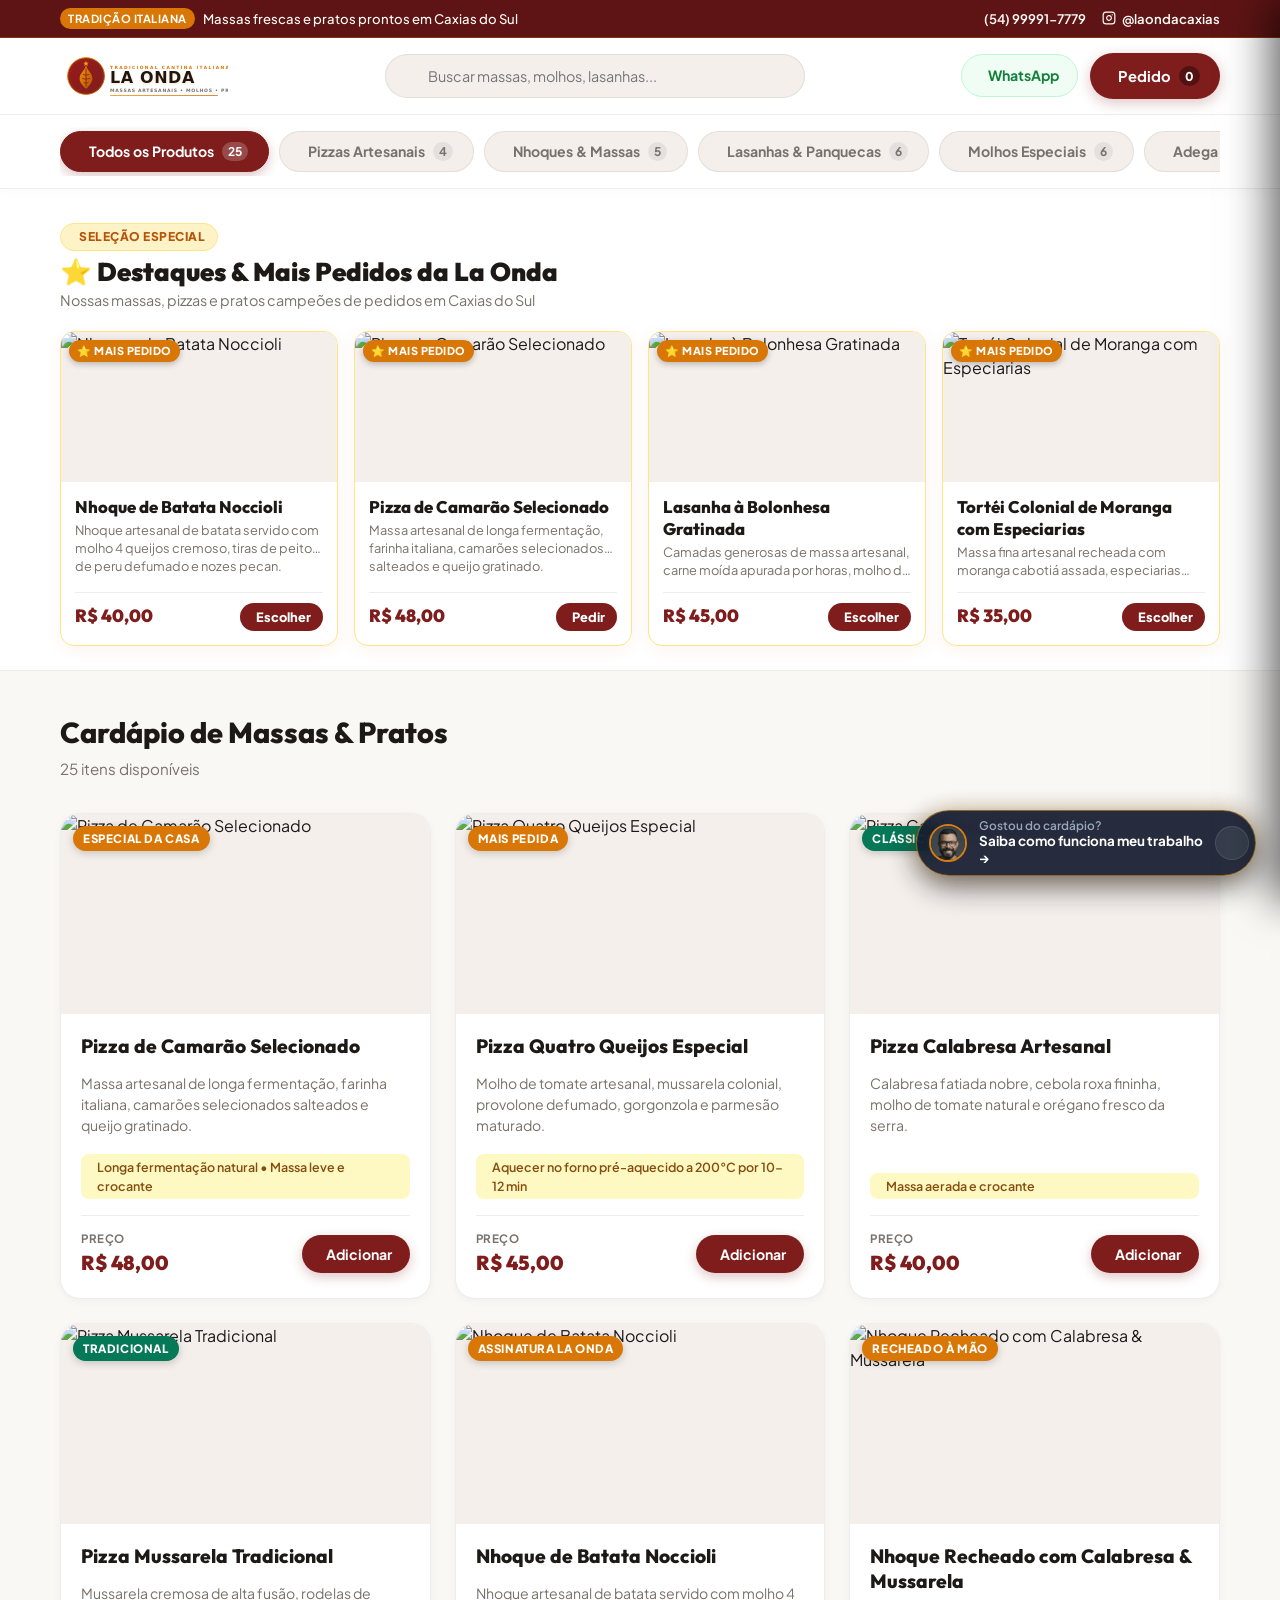
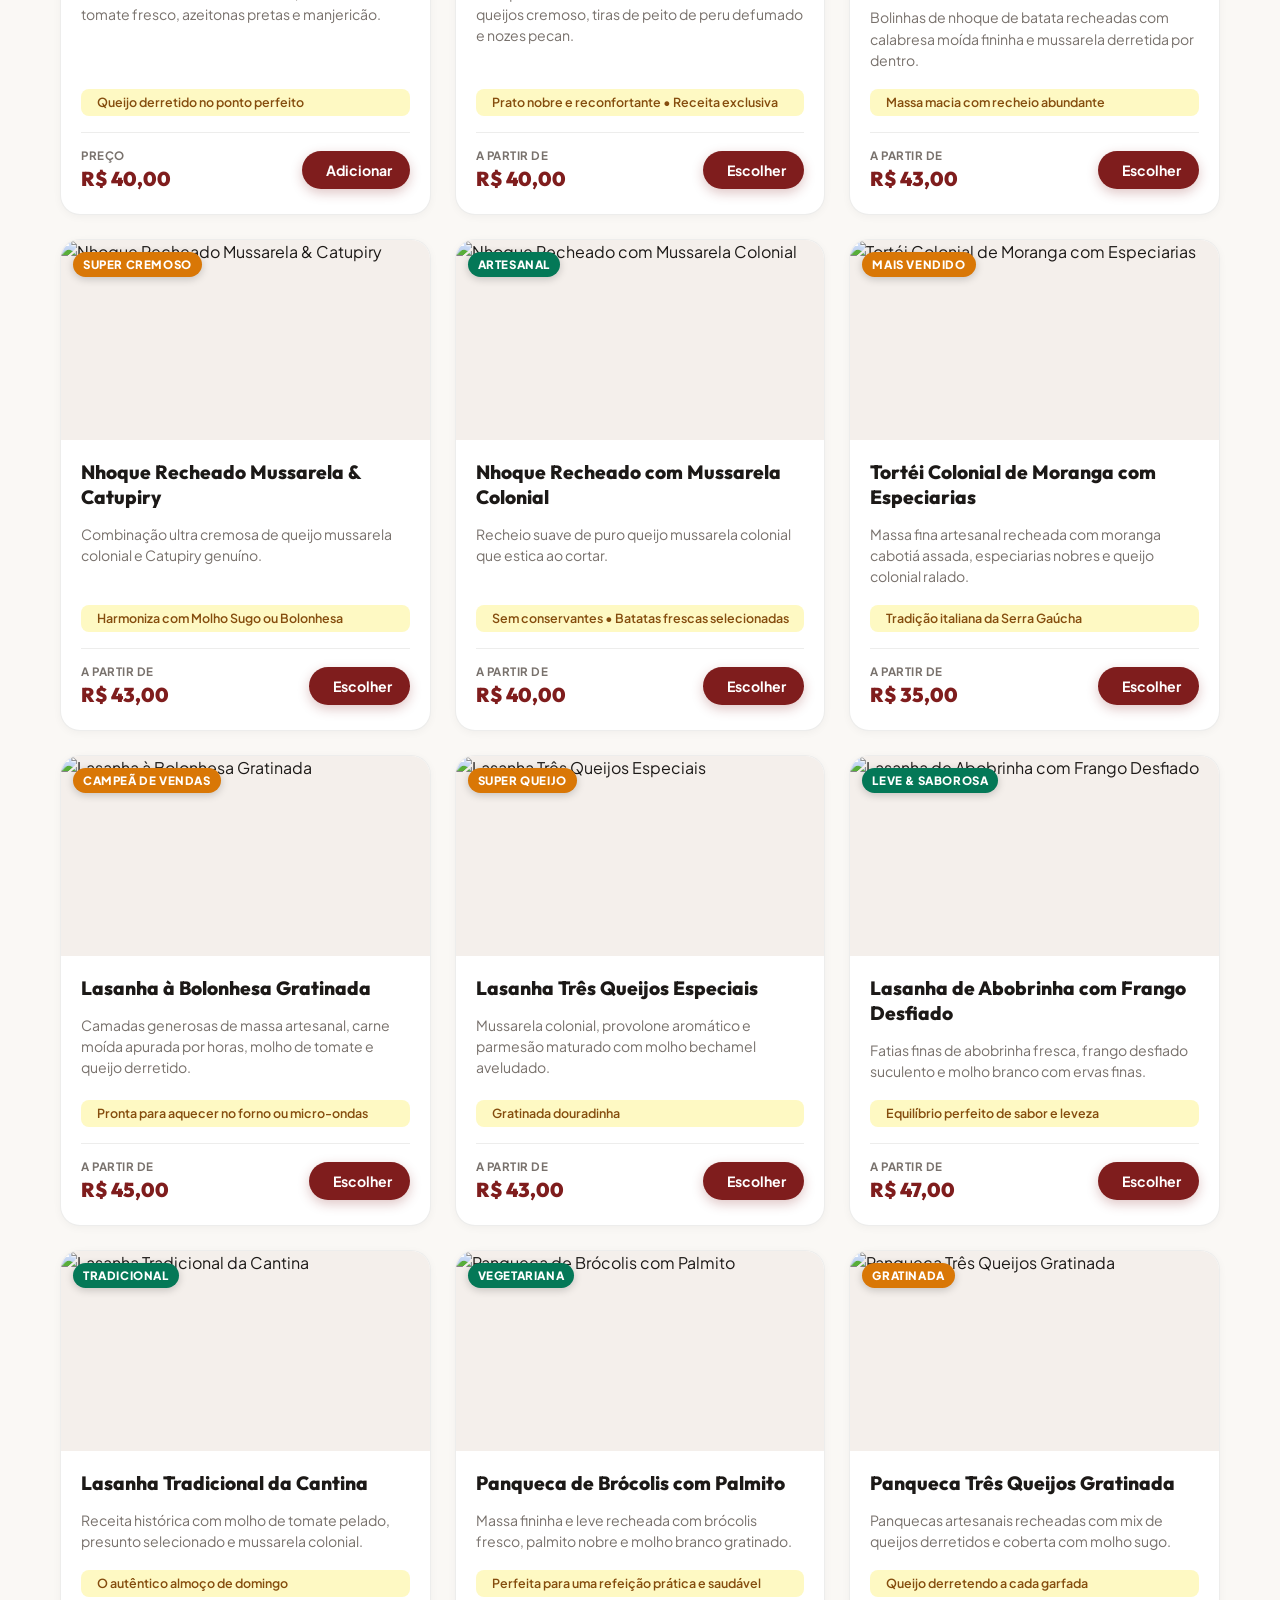
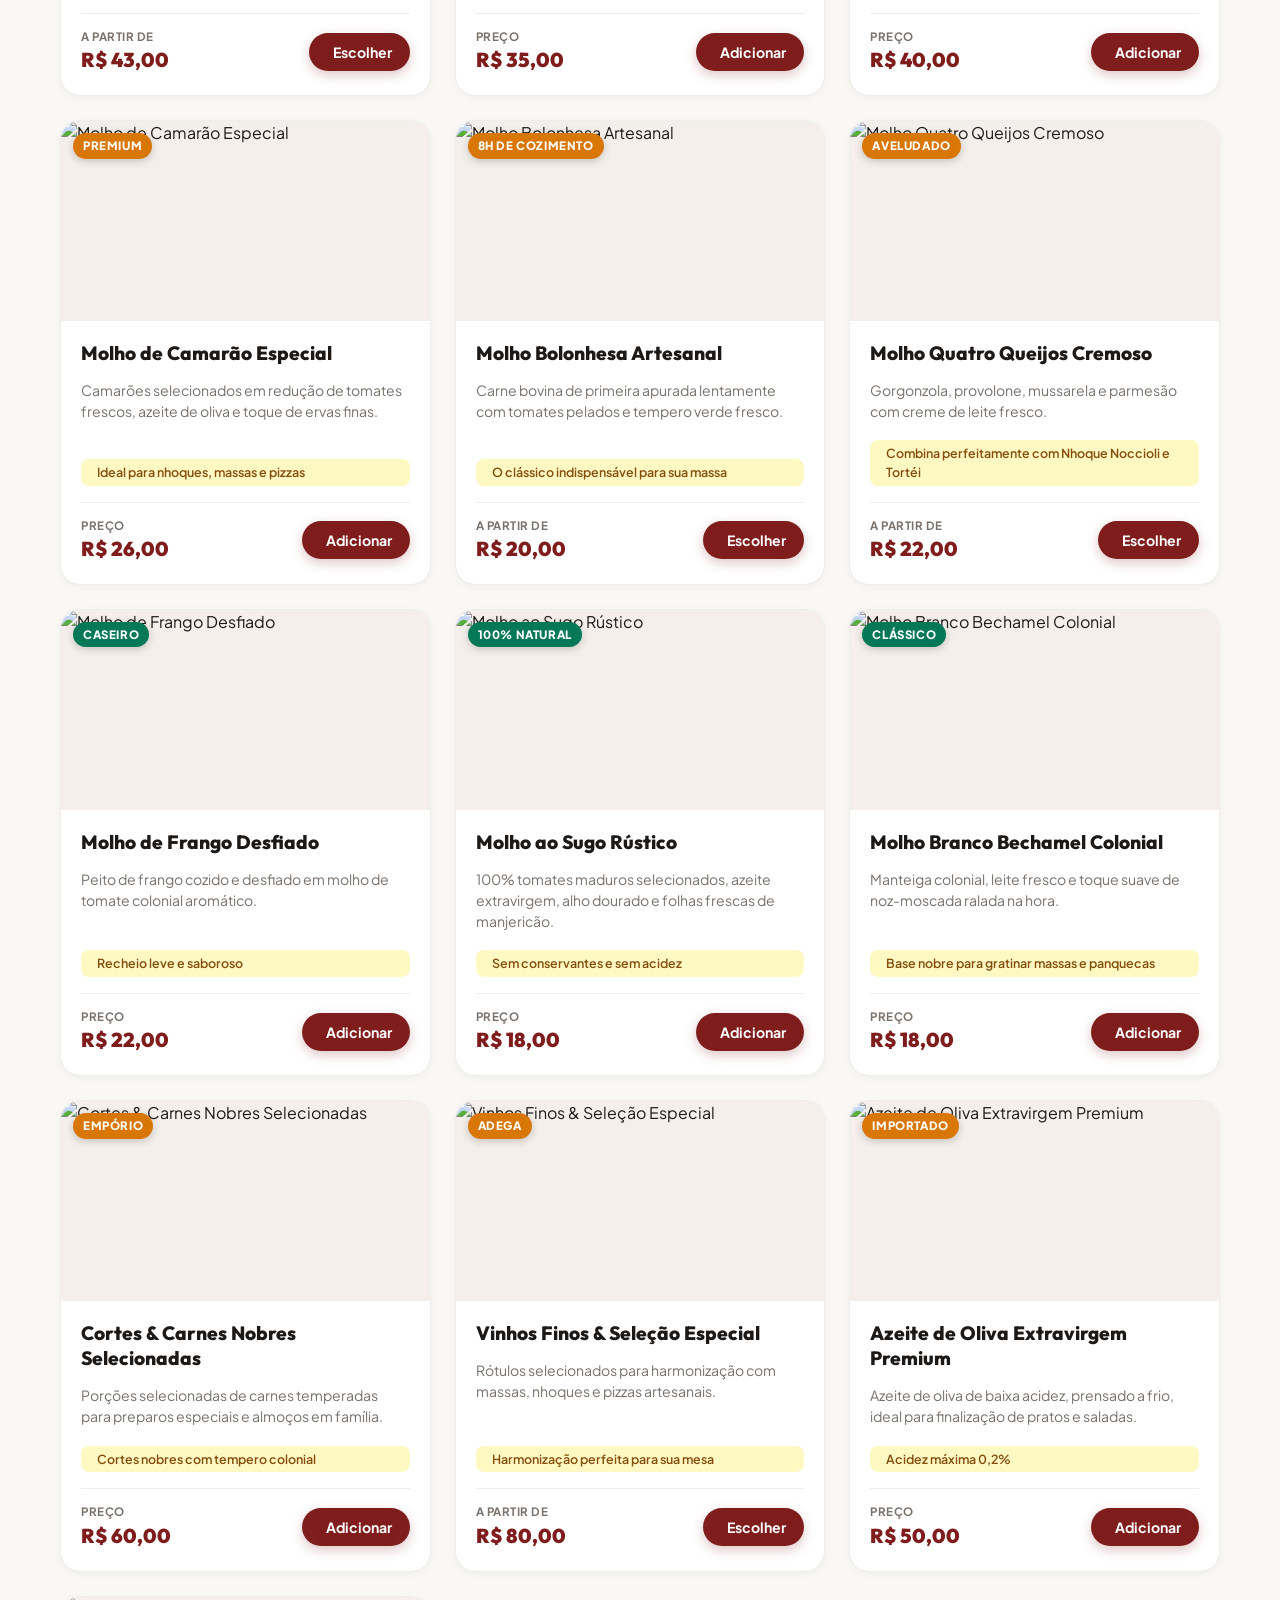
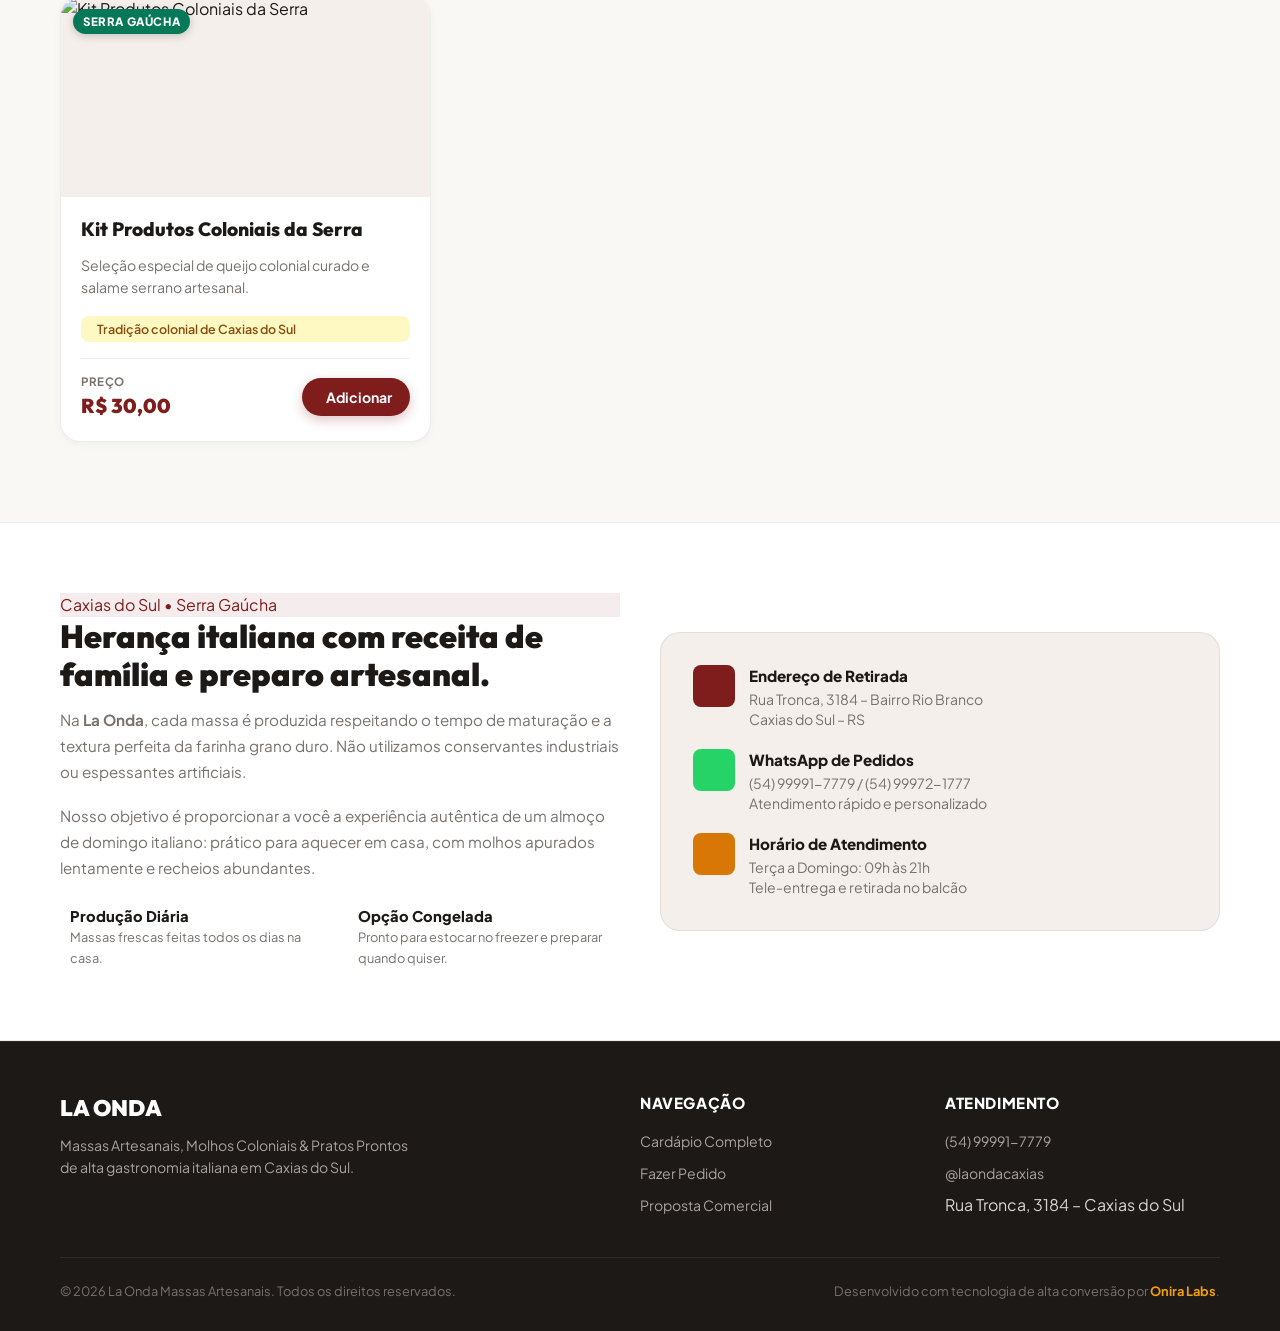
==== commit 55f42af4: "feat(macro): padroniza dev card sem fundador, widget onira cta retratil e badge branca em la-onda, d" ====
--- a/index.html
+++ b/index.html
@@ -429,17 +429,42 @@
       </div>
     </div>
   </aside>
-
-  <!-- Floating Proposal Widget (.onira-cta) (MANDATÓRIO CONVENÇÃO) -->
-  <div id="onira-cta" class="onira-cta">
-    <img src="assets/jeff-avatar.webp" alt="Jeff Motta" class="onira-cta-avatar">
-    <a href="proposta.html" class="onira-cta-content">
-      <span class="onira-cta-hook">Gostou do cardápio?</span>
-      <span class="onira-cta-call">Saiba como funciona meu trabalho</span>
+  <!-- Sticky Floating Mobile Order Bar -->
+  <div id="floating-cart-bar" class="floating-order-bar" onclick="window.openCartDrawer()">
+    <div class="floating-bar-left">
+      <div class="floating-bar-icon">
+        <i data-lucide="shopping-bag"></i>
+      </div>
+      <div>
+        <div class="floating-bar-label">Ver Pedido</div>
+        <div id="floating-cart-count" class="floating-bar-count">0 itens</div>
+      </div>
+    </div>
+    <div class="floating-bar-right">
+      <button type="button" class="cart-clear-btn-floating" id="cart-clear-floating" onclick="event.stopPropagation(); window.askClearCart();" title="Limpar pedido" aria-label="Limpar pedido">
+        <i data-lucide="trash-2"></i>
+      </button>
+      <div id="floating-cart-total" class="floating-bar-total">R$ 0,00</div>
+      <i data-lucide="chevron-right" class="floating-bar-chevron"></i>
+    </div>
+  </div>
+
+  <!-- FLOATING ONIRA PROPOSAL WIDGET (RETRÁTIL & TRANSPARENTE AO SCROLL) -->
+  <div class="onira-cta" id="onira-cta">
+    <a class="onira-cta-link" href="proposta.html" rel="nofollow">
+      <img src="assets/jeff-avatar.webp" alt="Jefferson Motta, Onira Labs" class="onira-cta-avatar" width="40" height="40">
+      <span class="onira-cta-text">
+        <span class="onira-cta-hook">Gostou do cardápio?</span>
+        <span class="onira-cta-call">Saiba como funciona meu trabalho →</span>
+      </span>
     </a>
-    <button id="onira-cta-close" class="onira-cta-close" aria-label="Fechar Convite">
-      <i data-lucide="x" style="width: 16px; height: 16px;"></i>
+    <button type="button" class="onira-cta-close" id="onira-cta-close" aria-label="Recolher convite" title="Recolher">
+      <i data-lucide="chevron-right"></i>
     </button>
+    <a class="onira-cta-collapsed-pill" href="proposta.html" id="onira-cta-collapsed" aria-label="Ver Proposta">
+      <i data-lucide="sparkles"></i>
+      <span>Compre esse site</span>
+    </a>
   </div>
 
   <!-- Modal de Confirmação: Limpar Pedido -->
--- a/style.css
+++ b/style.css
@@ -266,10 +266,10 @@
   justify-content: center;
   width: 44px;
   height: 44px;
-  background: #FFFFFF;
-  border: 1.5px solid var(--border-medium);
-  border-radius: var(--radius-full);
-  color: var(--text-muted);
+  background: rgba(239, 68, 68, 0.12);
+  border: 1.5px solid rgba(239, 68, 68, 0.35);
+  border-radius: var(--radius-full);
+  color: #EF4444;
   cursor: pointer;
   transition: all 0.2s ease;
   flex-shrink: 0;
@@ -282,9 +282,38 @@
 }
 
 .cart-clear-btn:hover {
-  color: #DC2626;
+  color: #FFFFFF;
   border-color: #EF4444;
-  background: #FEE2E2;
+  background: #EF4444;
+  transform: scale(1.05);
+  box-shadow: 0 4px 14px rgba(239, 68, 68, 0.35);
+}
+
+.cart-clear-btn-floating {
+  display: none;
+  align-items: center;
+  justify-content: center;
+  width: 36px;
+  height: 36px;
+  background: rgba(239, 68, 68, 0.2);
+  border: 1px solid rgba(239, 68, 68, 0.45);
+  border-radius: 50%;
+  color: #F87171;
+  cursor: pointer;
+  transition: all 0.2s ease;
+  user-select: none;
+  flex-shrink: 0;
+  margin-right: 4px;
+}
+
+.cart-clear-btn-floating i {
+  width: 16px;
+  height: 16px;
+}
+
+.cart-clear-btn-floating:hover {
+  background: #EF4444;
+  color: #FFFFFF;
   transform: scale(1.05);
 }
 
@@ -312,8 +341,8 @@
 }
 
 .cart-badge {
-  background: var(--accent-light);
-  color: #1C1917;
+  background: rgba(0, 0, 0, 0.35);
+  color: #FFFFFF !important;
   font-size: 0.76rem;
   font-weight: 800;
   min-width: 20px;
@@ -1232,15 +1261,20 @@
   display: flex;
   flex-direction: column;
   gap: 10px;
+  flex-shrink: 0;
   overflow: visible !important;
+  overflow-y: visible !important;
+  overflow-x: visible !important;
   height: auto !important;
   max-height: none !important;
+  min-height: auto !important;
 }
 
 .cart-empty-state {
   text-align: center;
   padding: 30px 16px;
   color: var(--drawer-text-muted);
+  flex-shrink: 0;
 }
 
 .cart-empty-state i {
@@ -1262,6 +1296,8 @@
   display: flex;
   gap: 12px;
   position: relative;
+  flex-shrink: 0;
+  overflow: visible;
 }
 
 .cart-item-info {
@@ -1351,6 +1387,7 @@
   border: 1px solid var(--drawer-border);
   border-radius: var(--radius-md);
   padding: 16px;
+  flex-shrink: 0;
 }
 
 .cart-section-title {
@@ -1653,71 +1690,270 @@
 .onira-cta {
   position: fixed;
   bottom: 24px;
-  left: 24px;
-  z-index: 990;
-  background: #0F172A;
-  border: 1px solid rgba(245, 158, 11, 0.4);
-  border-radius: var(--radius-full);
-  padding: 6px 14px 6px 6px;
-  box-shadow: 0 10px 25px rgba(0, 0, 0, 0.3);
-  display: flex;
-  align-items: center;
-  gap: 10px;
-  max-width: 320px;
-  transition: all 0.3s ease;
-  transform: translateY(100px);
-  opacity: 0;
-  visibility: hidden;
-}
-
-.onira-cta.visible {
-  transform: translateY(0);
+  right: 24px;
+  z-index: 1800;
+  display: flex;
+  align-items: center;
+  max-width: 340px;
+  background: rgba(15, 23, 42, 0.95);
+  color: #FFFFFF;
+  border: 1px solid rgba(245, 158, 11, 0.5);
+  border-radius: var(--radius-full);
+  box-shadow: 0 10px 30px rgba(0, 0, 0, 0.6), 0 0 20px rgba(245, 158, 11, 0.25);
+  backdrop-filter: blur(12px);
+  transition: transform 0.35s cubic-bezier(0.16, 1, 0.3, 1), opacity 0.25s ease, border-color 0.2s ease;
+  opacity: 0.95;
+}
+
+.onira-cta:hover {
+  border-color: var(--accent-light);
+  transform: translateY(-2px);
+  opacity: 1 !important;
+  box-shadow: 0 14px 35px rgba(0, 0, 0, 0.7), 0 0 25px rgba(245, 158, 11, 0.4);
+}
+
+.onira-cta.scrolling {
+  opacity: 0.35;
+}
+
+.onira-cta.scrolling:hover {
   opacity: 1;
-  visibility: visible;
+}
+
+.onira-cta-link {
+  display: flex;
+  align-items: center;
+  gap: 12px;
+  padding: 8px 10px 8px 12px;
+  text-decoration: none;
+  color: inherit;
+  flex: 1;
 }
 
 .onira-cta-avatar {
   width: 38px;
   height: 38px;
-  border-radius: var(--radius-full);
-  border: 2px solid var(--accent-light);
+  border-radius: 50%;
   object-fit: cover;
-}
-
-.onira-cta-content {
-  flex: 1;
+  flex-shrink: 0;
+  border: 2px solid var(--accent);
+}
+
+.onira-cta-text {
+  display: flex;
+  flex-direction: column;
+  line-height: 1.25;
+}
+
+.onira-cta-hook {
+  font-size: 0.74rem;
+  color: #94A3B8;
+  font-weight: 600;
+}
+
+.onira-cta-call {
+  font-family: var(--font-heading);
+  font-weight: 700;
+  font-size: 0.84rem;
+  color: #FFFFFF;
+}
+
+.onira-cta-close {
+  flex-shrink: 0;
+  width: 34px;
+  height: 34px;
+  margin-right: 6px;
+  background: rgba(255, 255, 255, 0.08);
+  border: 1px solid rgba(255, 255, 255, 0.1);
+  border-radius: 50%;
+  color: #94A3B8;
+  cursor: pointer;
+  display: flex;
+  align-items: center;
+  justify-content: center;
+  transition: all 0.2s ease;
+}
+
+.onira-cta-close:hover {
+  background: rgba(245, 158, 11, 0.3);
+  color: #FFFFFF;
+  border-color: var(--accent);
+}
+
+.onira-cta-close i {
+  width: 16px;
+  height: 16px;
+}
+
+/* Versão Recolhida para a Direita */
+.onira-cta-collapsed-pill {
+  display: none;
+  align-items: center;
+  gap: 8px;
+  padding: 10px 18px;
+  color: #FFFFFF;
   text-decoration: none;
-}
-
-.onira-cta-hook {
-  font-size: 0.72rem;
-  font-weight: 800;
-  color: var(--accent-light);
+  font-family: var(--font-heading);
+  font-weight: 700;
+  font-size: 0.88rem;
+  background: rgba(15, 23, 42, 0.95);
+  border-radius: var(--radius-full);
+  letter-spacing: 0.3px;
+  white-space: nowrap;
+}
+
+.onira-cta-collapsed-pill i {
+  width: 16px;
+  height: 16px;
+  color: var(--accent);
+}
+
+.onira-cta.collapsed {
+  max-width: fit-content;
+  padding: 0;
+  background: transparent;
+  border: 1px solid rgba(245, 158, 11, 0.6);
+  border-radius: var(--radius-full);
+  box-shadow: 0 8px 24px rgba(0, 0, 0, 0.5);
+}
+
+.onira-cta.collapsed .onira-cta-link,
+.onira-cta.collapsed .onira-cta-close {
+  display: none !important;
+}
+
+.onira-cta.collapsed .onira-cta-collapsed-pill {
+  display: inline-flex !important;
+}
+
+/* --------------------------------------------------------------------------
+   Sticky Floating Mobile Order Bar (PADRÃO MASTER CLAEM/ONIRA LABS)
+   -------------------------------------------------------------------------- */
+.floating-order-bar {
+  position: fixed;
+  bottom: 20px;
+  left: 16px;
+  right: 16px;
+  background: #0B0B0C;
+  color: #FFFFFF;
+  padding: 10px 16px;
+  border-radius: var(--radius-full);
+  display: none;
+  align-items: center;
+  justify-content: space-between;
+  box-shadow: 0 10px 30px rgba(0, 0, 0, 0.5), 0 0 20px rgba(245, 158, 11, 0.25);
+  z-index: 950;
+  cursor: pointer;
+  border: 1px solid rgba(245, 158, 11, 0.35);
+  animation: slideUpFloating 0.3s cubic-bezier(0.16, 1, 0.3, 1);
+}
+
+.floating-order-bar.visible {
+  display: flex;
+}
+
+@keyframes slideUpFloating {
+  from { transform: translateY(100px); opacity: 0; }
+  to { transform: translateY(0); opacity: 1; }
+}
+
+.floating-bar-left {
+  display: flex;
+  align-items: center;
+  gap: 10px;
+}
+
+.floating-bar-icon {
+  width: 38px;
+  height: 38px;
+  background: rgba(245, 158, 11, 0.15);
+  border: 1px solid #F59E0B;
+  border-radius: 50%;
+  display: flex;
+  align-items: center;
+  justify-content: center;
+  color: #F59E0B;
+}
+
+.floating-bar-icon i {
+  width: 18px;
+  height: 18px;
+}
+
+.floating-bar-label {
+  font-size: 0.74rem;
+  opacity: 0.8;
   text-transform: uppercase;
   letter-spacing: 0.5px;
-  display: block;
-}
-
-.onira-cta-call {
-  font-size: 0.82rem;
-  font-weight: 700;
-  color: #FFFFFF;
-  display: block;
-  line-height: 1.2;
-}
-
-.onira-cta-close {
-  color: #94A3B8;
-  padding: 4px;
-  border-radius: var(--radius-full);
-  display: flex;
-  align-items: center;
-  justify-content: center;
-  transition: color 0.2s ease;
-}
-
-.onira-cta-close:hover {
-  color: #FFFFFF;
+  color: #D4D4D8;
+}
+
+.floating-bar-count {
+  font-size: 0.95rem;
+  font-weight: 800;
+  color: #FFFFFF;
+}
+
+.floating-bar-right {
+  display: flex;
+  align-items: center;
+  gap: 8px;
+}
+
+.floating-bar-total {
+  font-size: 1.15rem;
+  font-weight: 900;
+  color: #10B981;
+  font-family: var(--font-title);
+}
+
+.floating-bar-chevron {
+  width: 20px;
+  height: 20px;
+  color: #F59E0B;
+}
+
+@media (min-width: 769px) {
+  .floating-order-bar {
+    display: none !important;
+  }
+}
+
+@media (max-width: 640px) {
+  .btn-header-wa span {
+    display: none;
+  }
+  .btn-header-wa {
+    padding: 8px;
+    width: 38px;
+    height: 38px;
+    justify-content: center;
+    border-radius: var(--radius-full);
+  }
+  .cart-clear-btn {
+    width: 38px;
+    height: 38px;
+  }
+  .cart-clear-btn i {
+    width: 16px;
+    height: 16px;
+  }
+  .cart-btn-header {
+    height: 38px;
+    padding: 0 12px;
+    font-size: 0.82rem;
+    gap: 6px;
+  }
+  .header-actions {
+    gap: 6px;
+  }
+  .onira-cta {
+    bottom: 84px;
+    left: 14px;
+    right: 14px;
+    max-width: none;
+    justify-content: space-between;
+  }
 }
 
 /* --------------------------------------------------------------------------
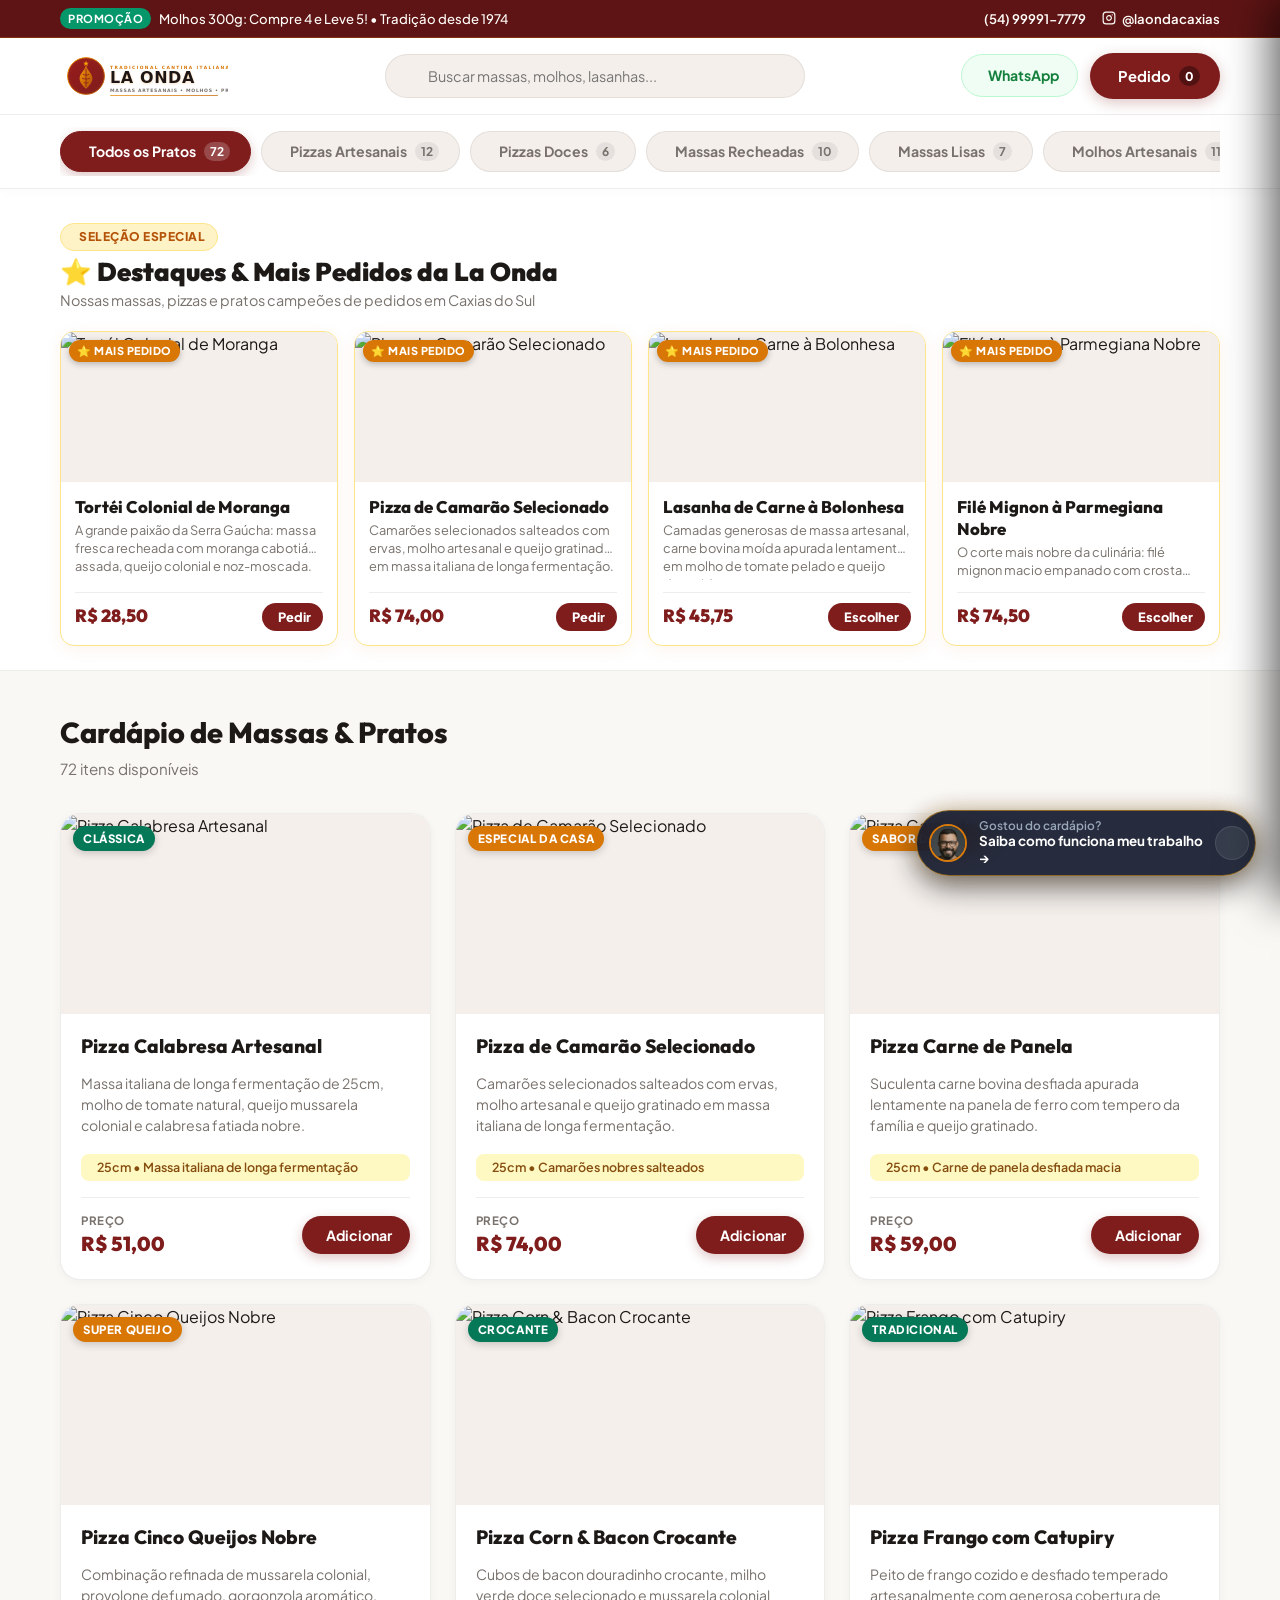
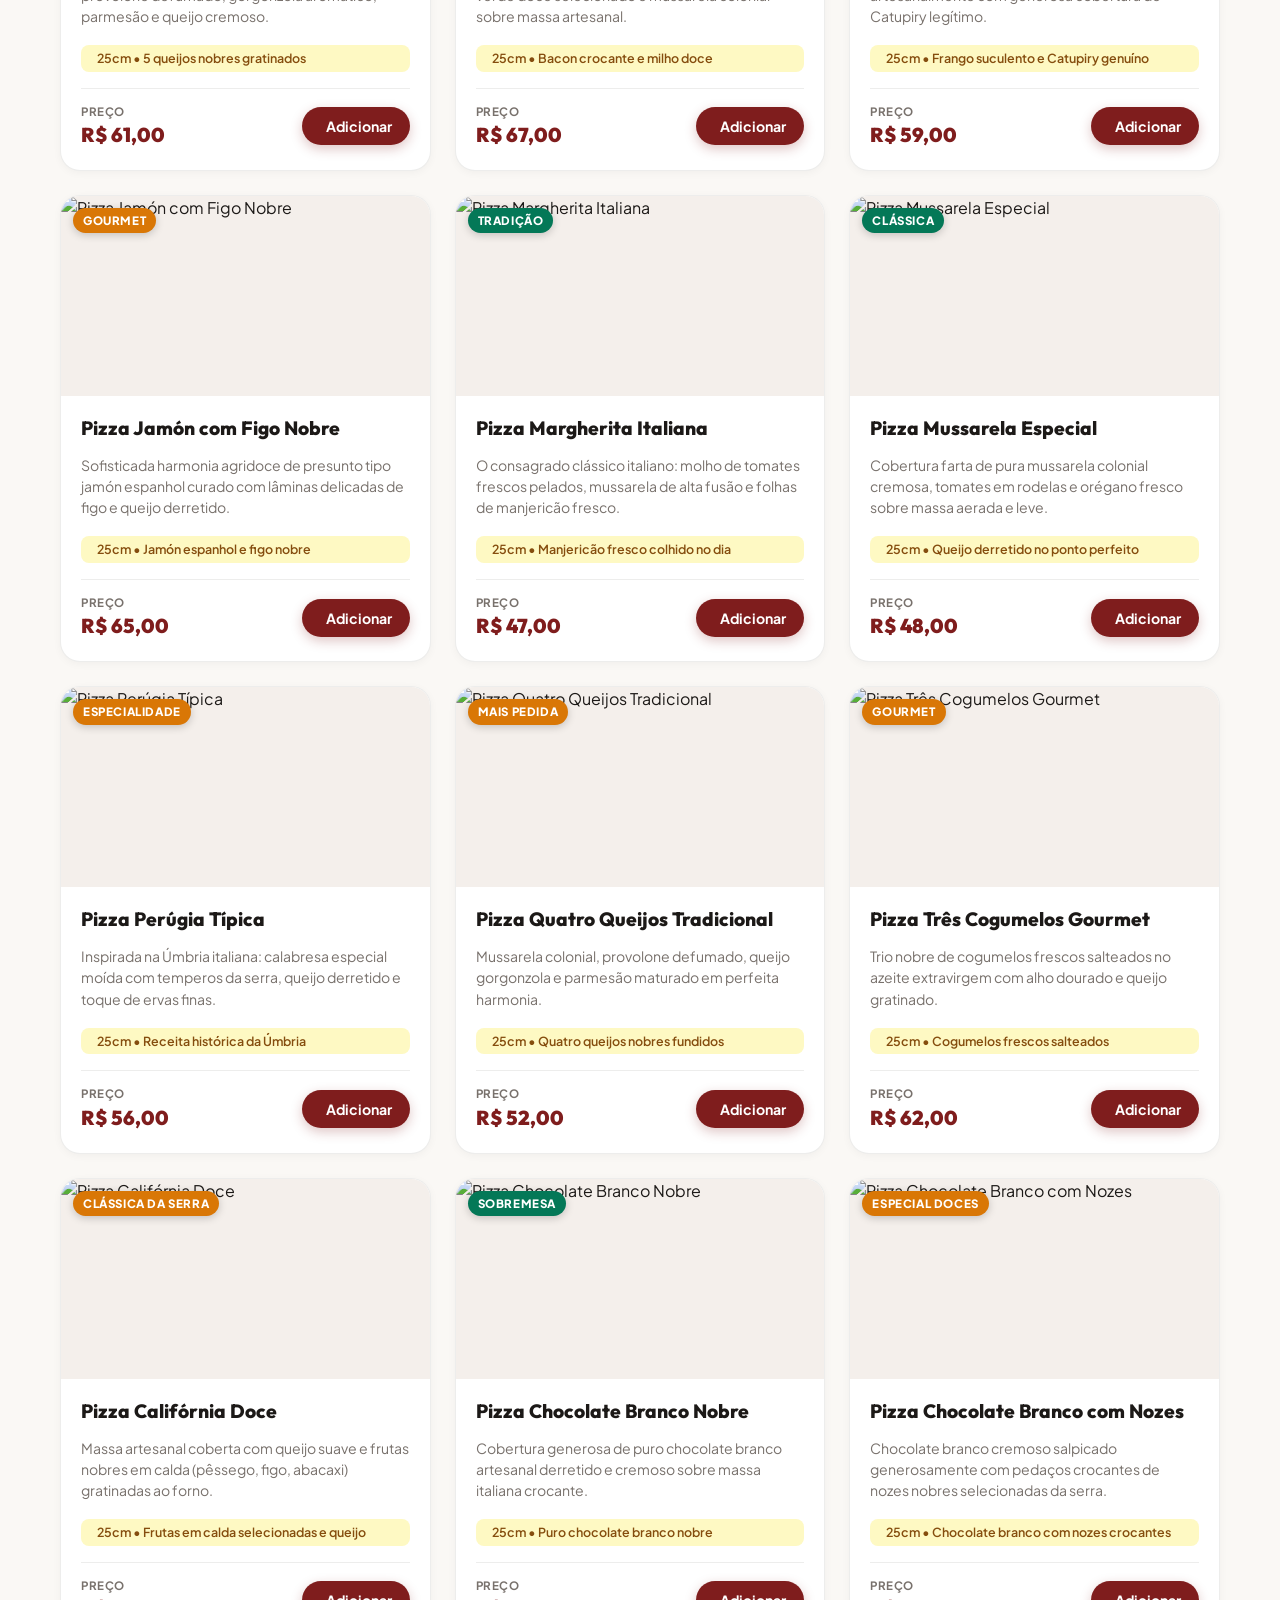
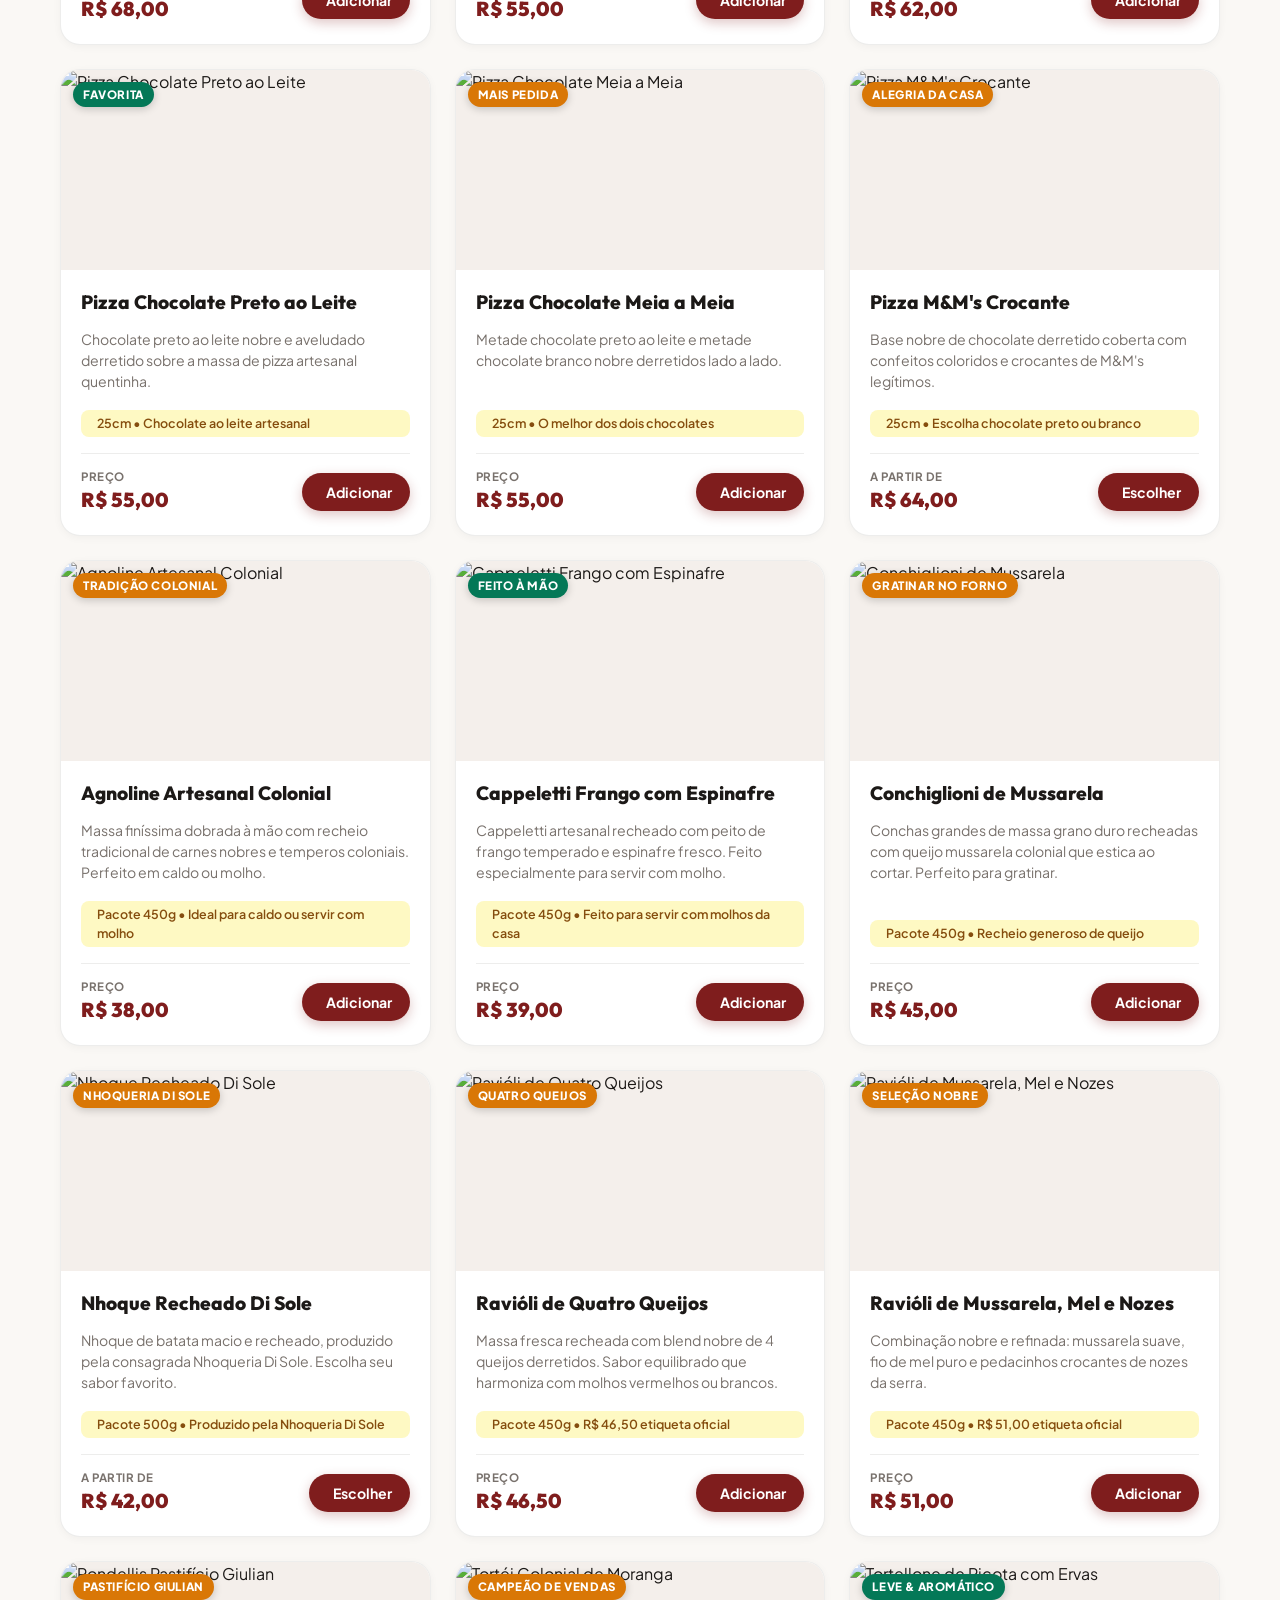
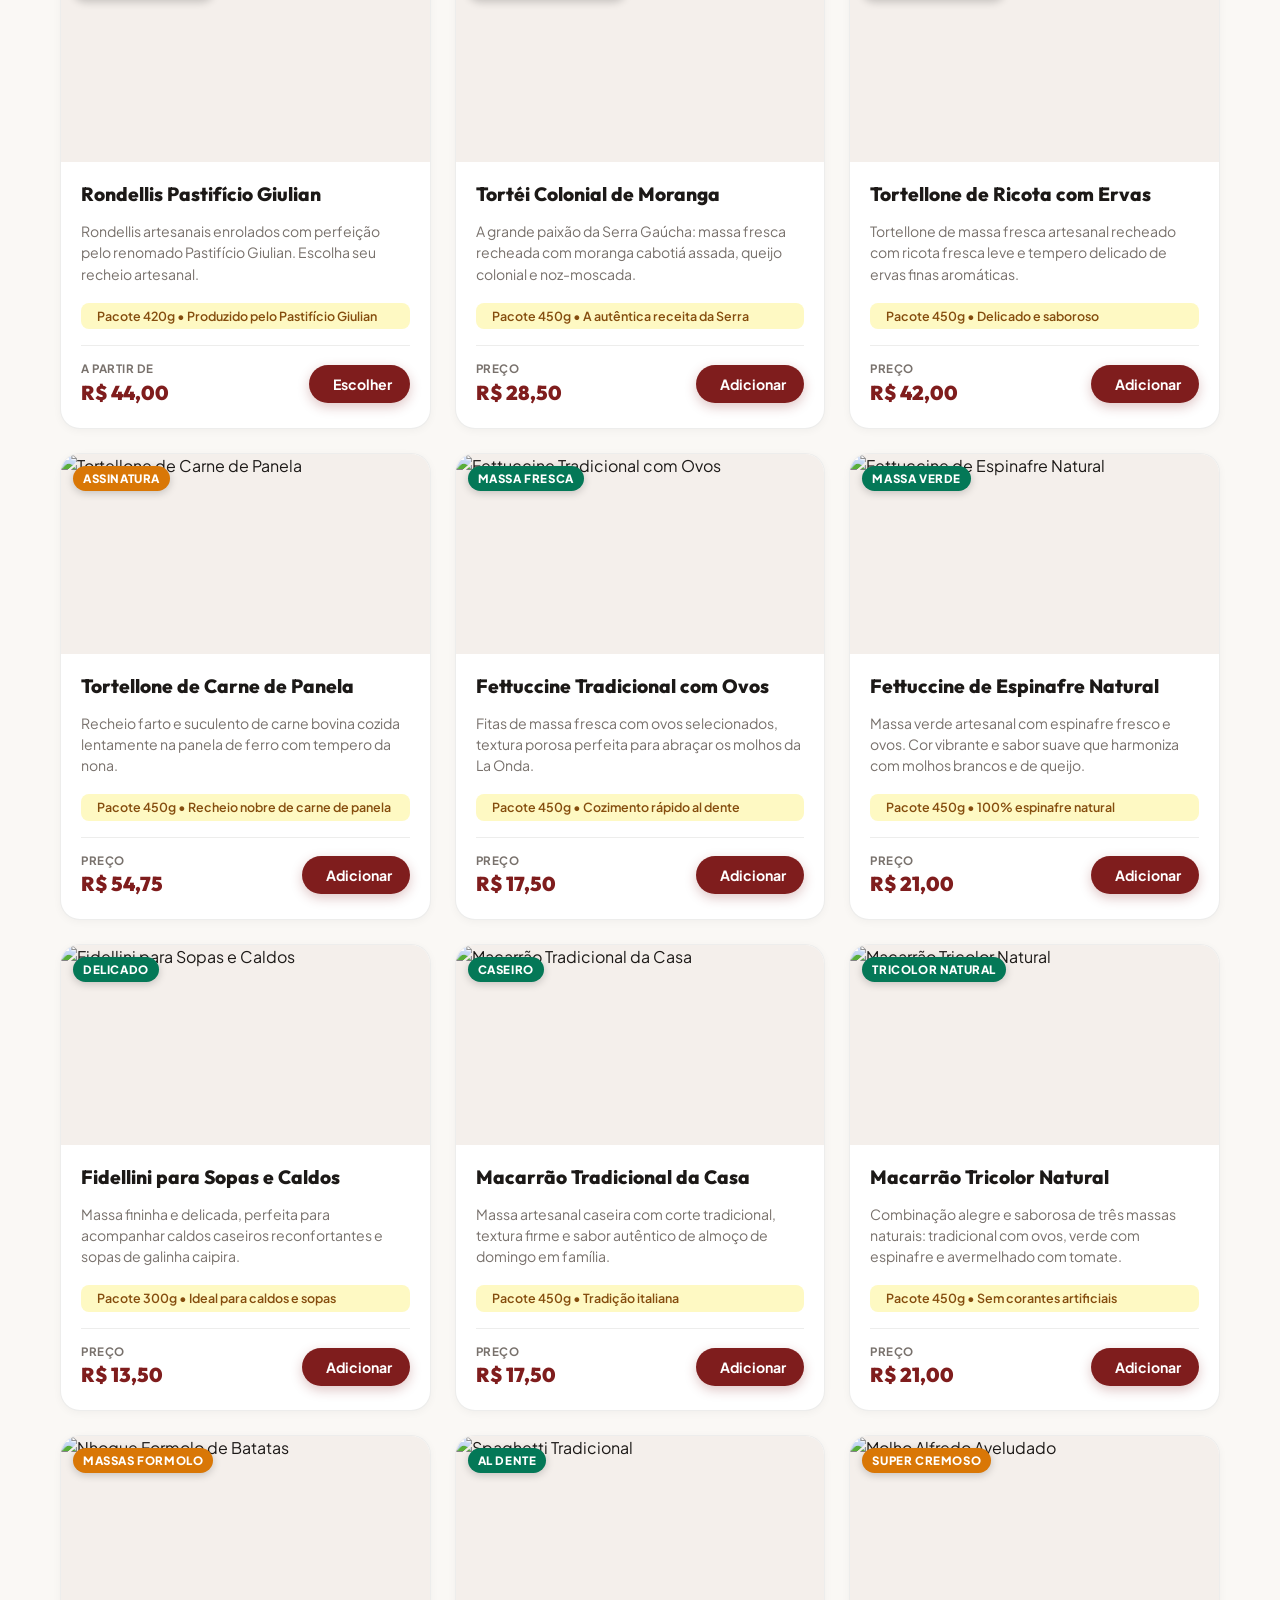
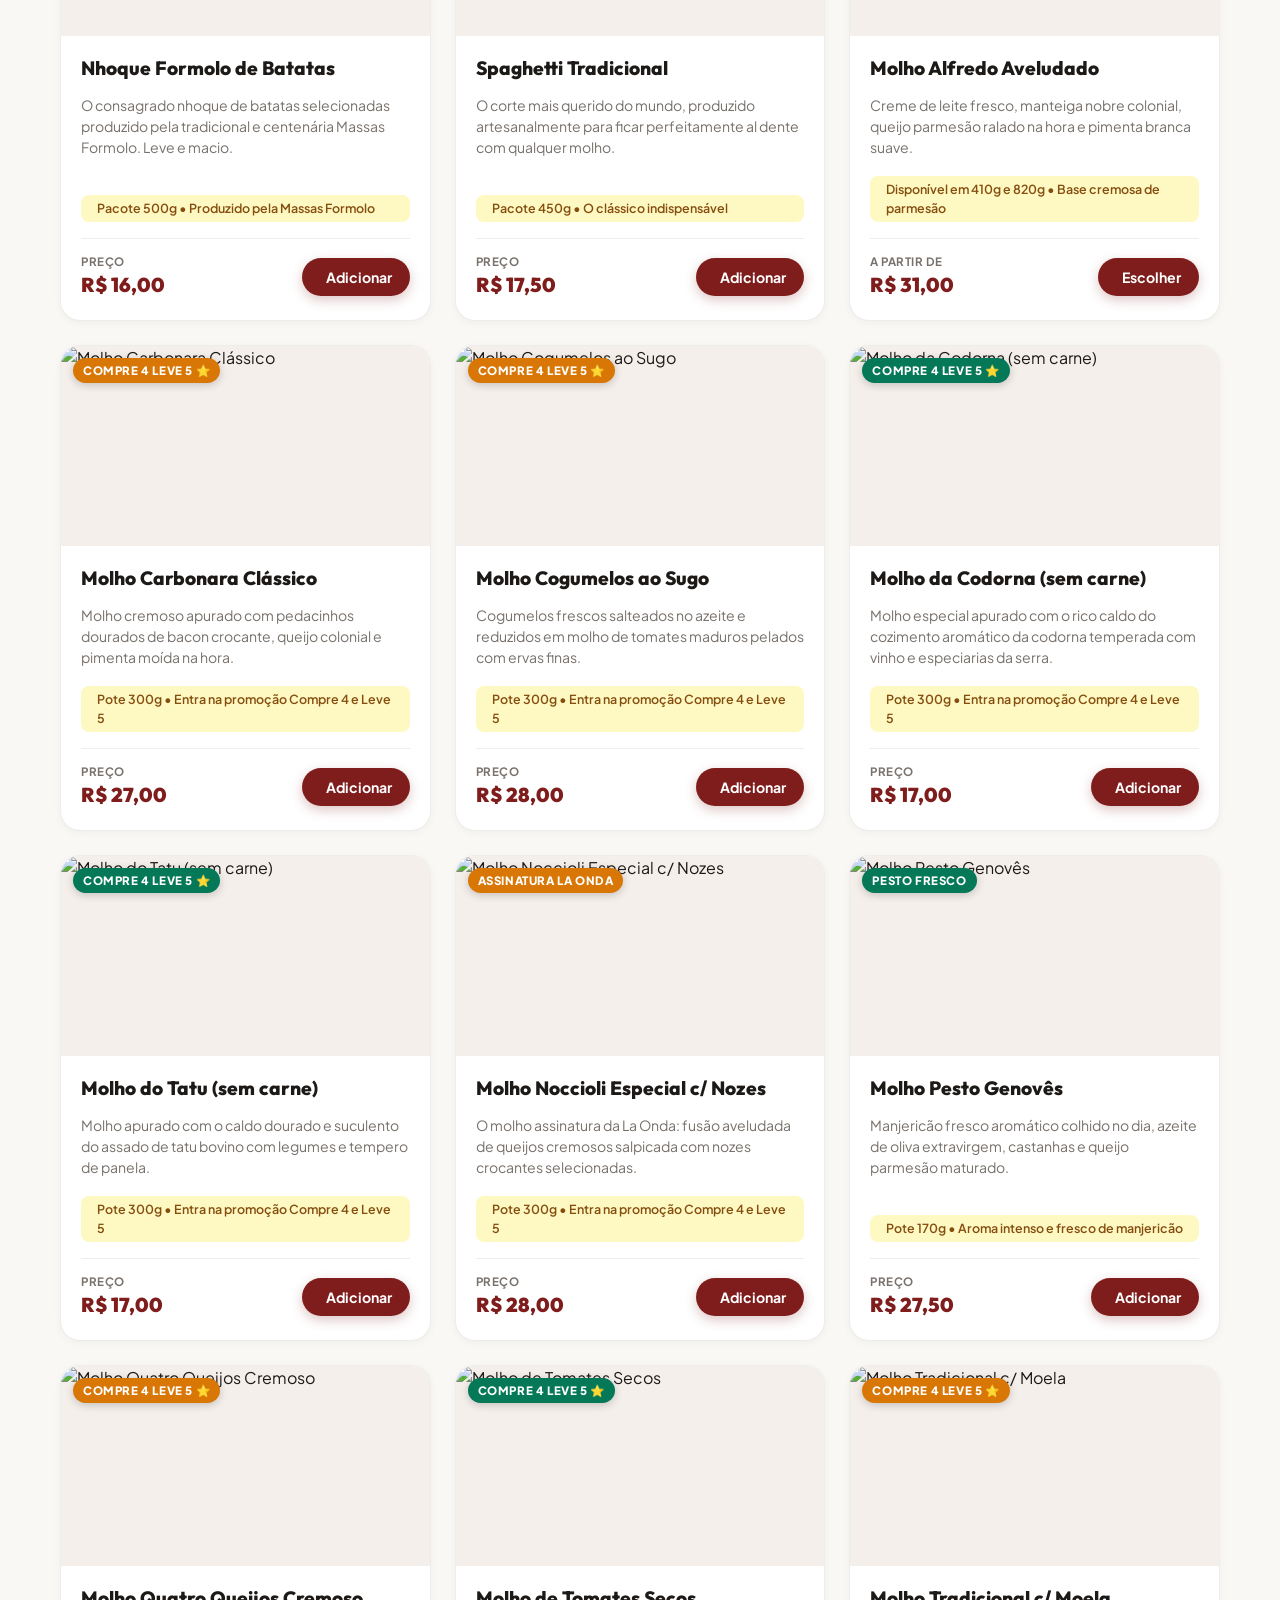
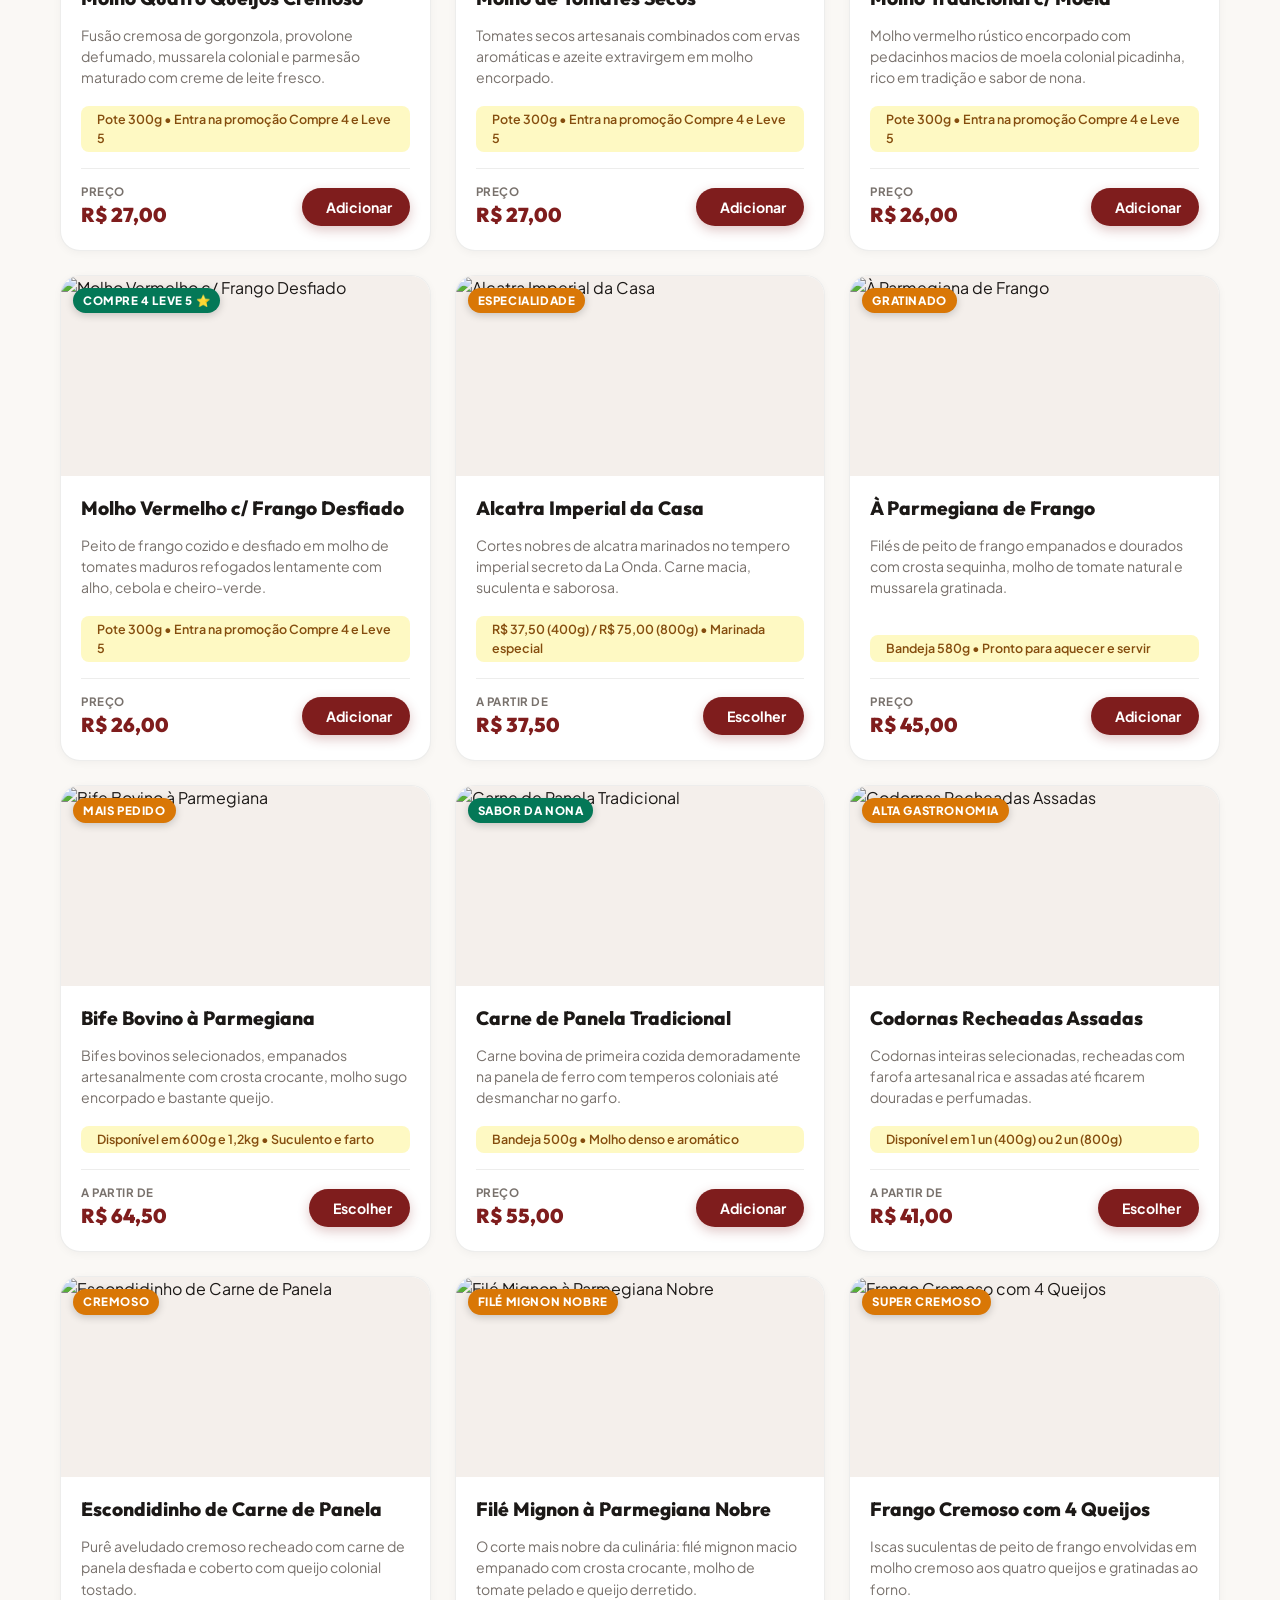
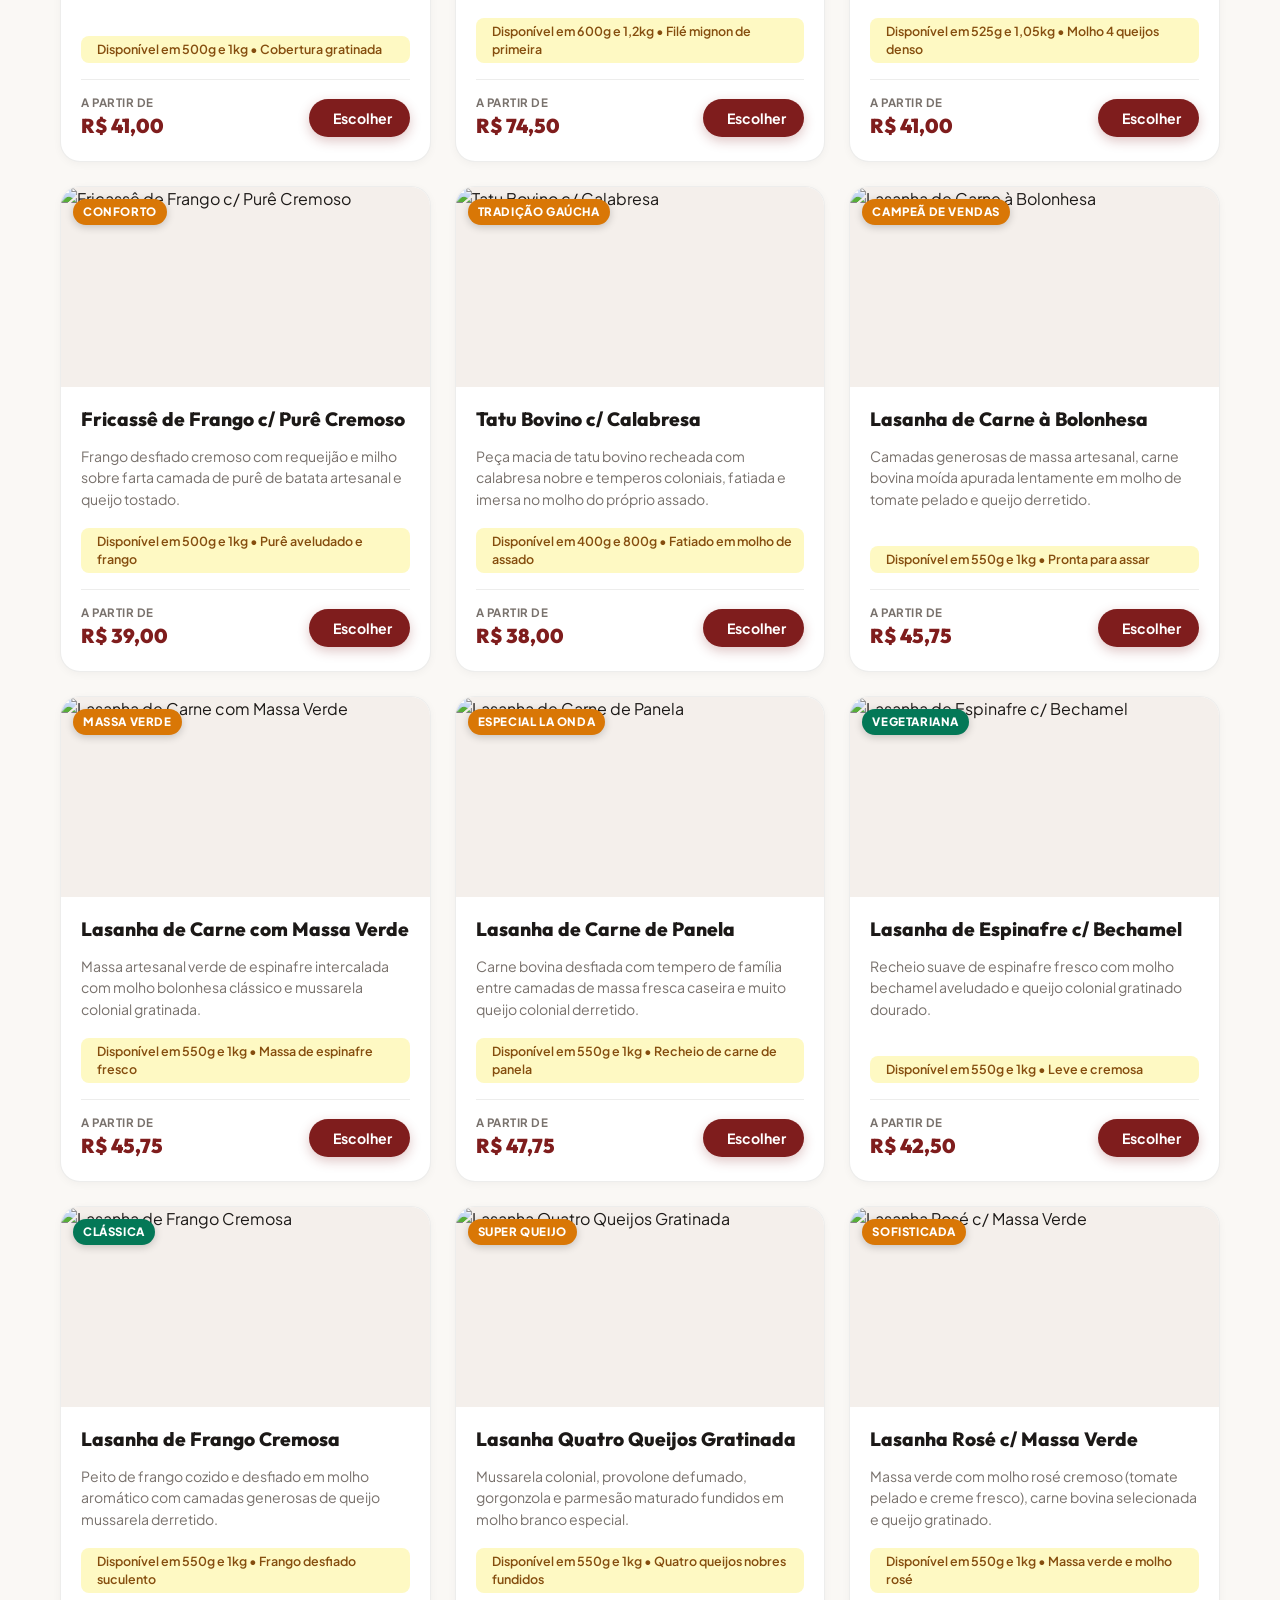
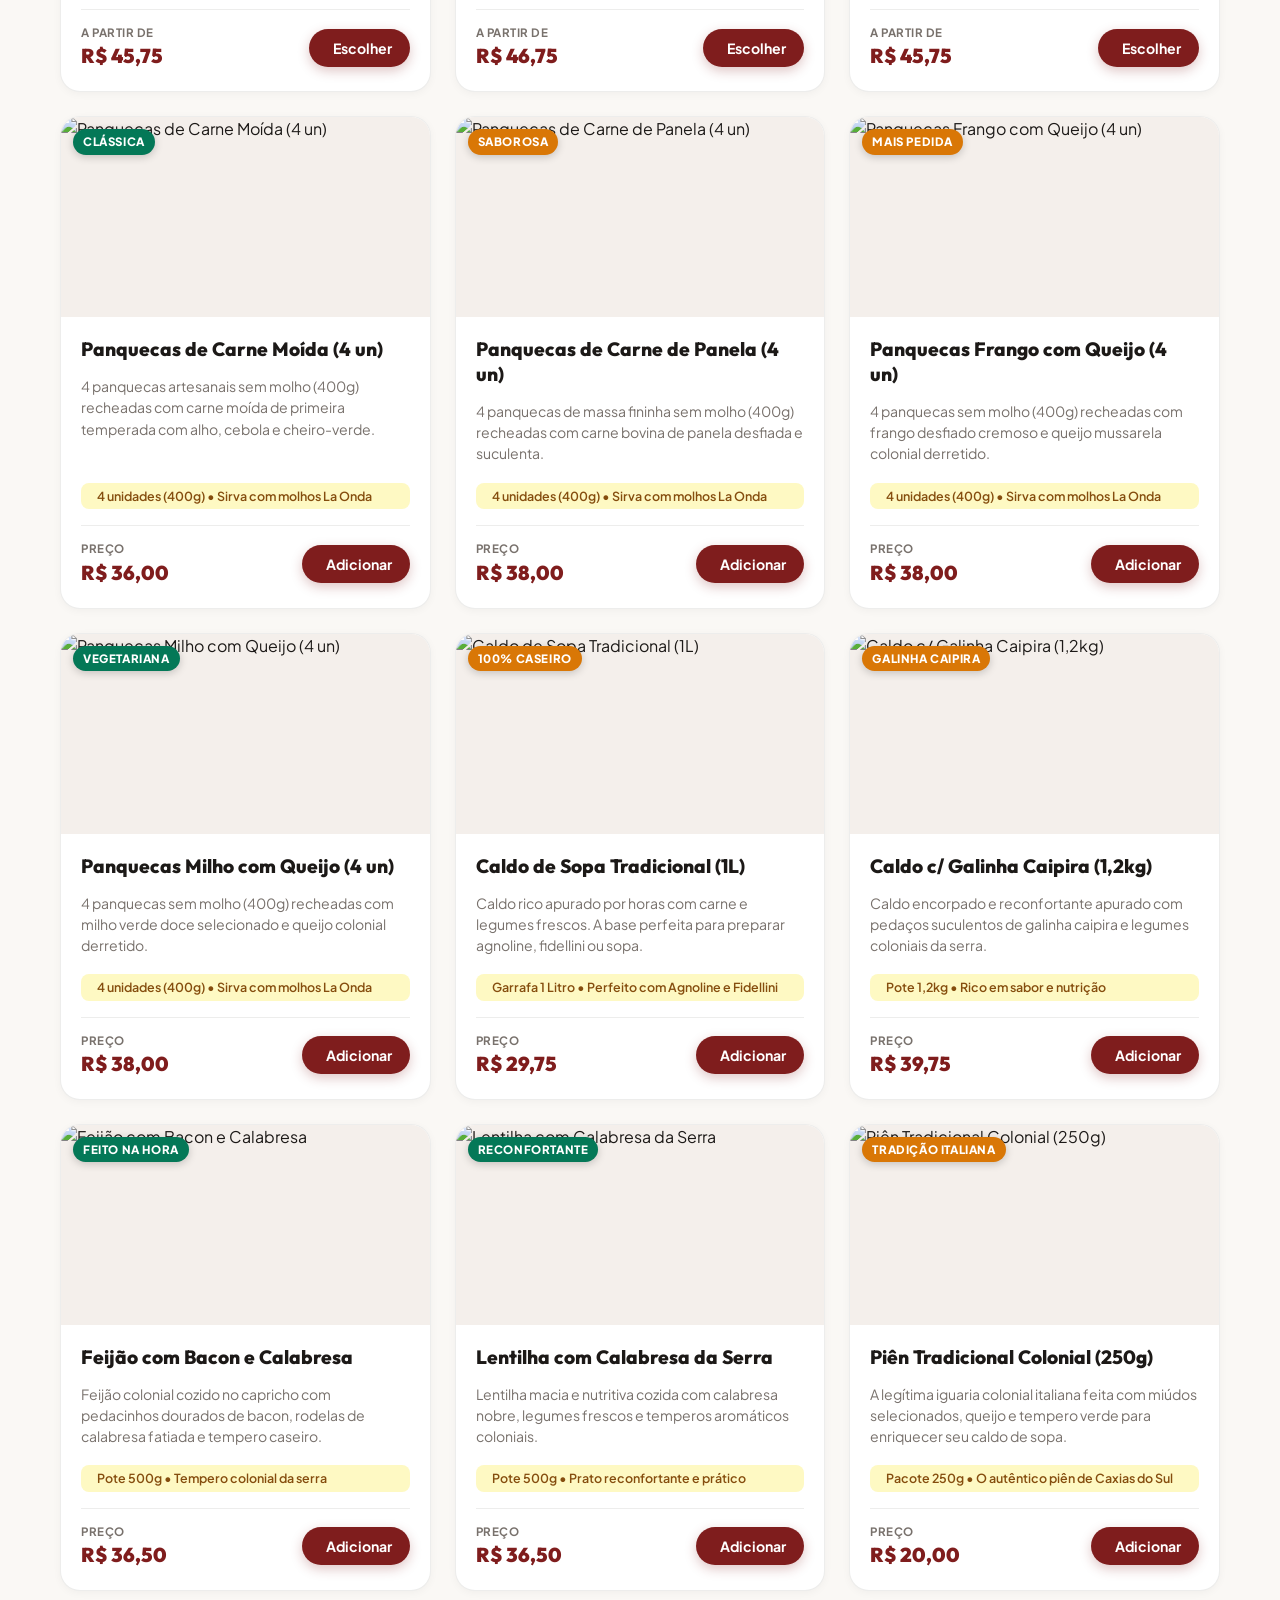
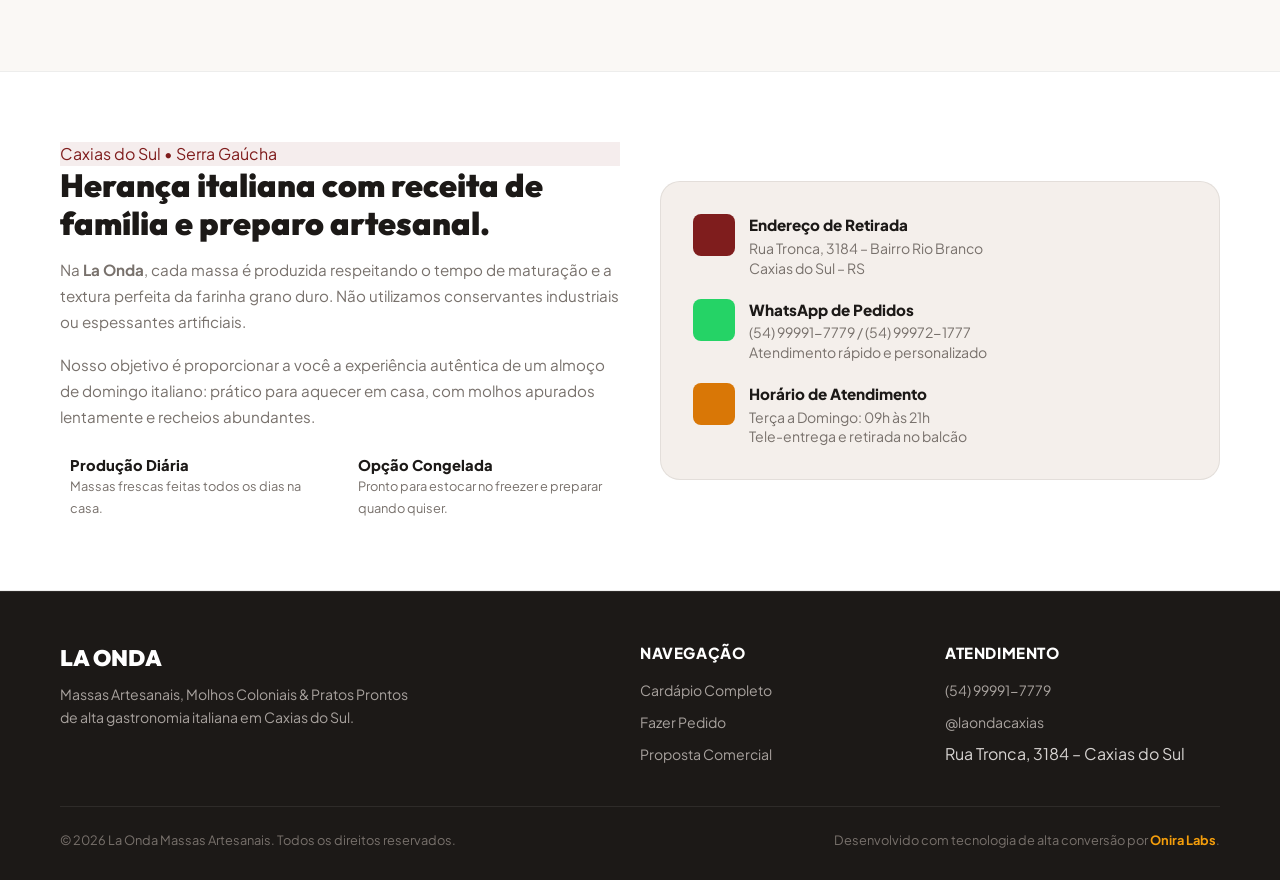
==== commit 3b84bbe3: "feat(la-onda): atualiza cardapio oficial fisico, precos e curadoria visual v3" ====
--- a/index.html
+++ b/index.html
@@ -72,8 +72,8 @@
   <div class="top-bar">
     <div class="container">
       <div class="top-bar-left">
-        <span class="badge">Tradição Italiana</span>
-        <span>Massas frescas e pratos prontos em Caxias do Sul</span>
+        <span class="badge" style="background: #059669; color: #fff;">Promoção</span>
+        <span>Molhos 300g: Compre 4 e Leve 5! • Tradição desde 1974</span>
       </div>
       <div class="top-bar-right">
         <a href="https://wa.me/5554999917779" target="_blank" rel="noopener">
@@ -483,6 +483,6 @@
     </div>
   </div>
 
-  <script src="app.js"></script>
+  <script src="app.js?v=20260903-v3"></script>
 </body>
 </html>
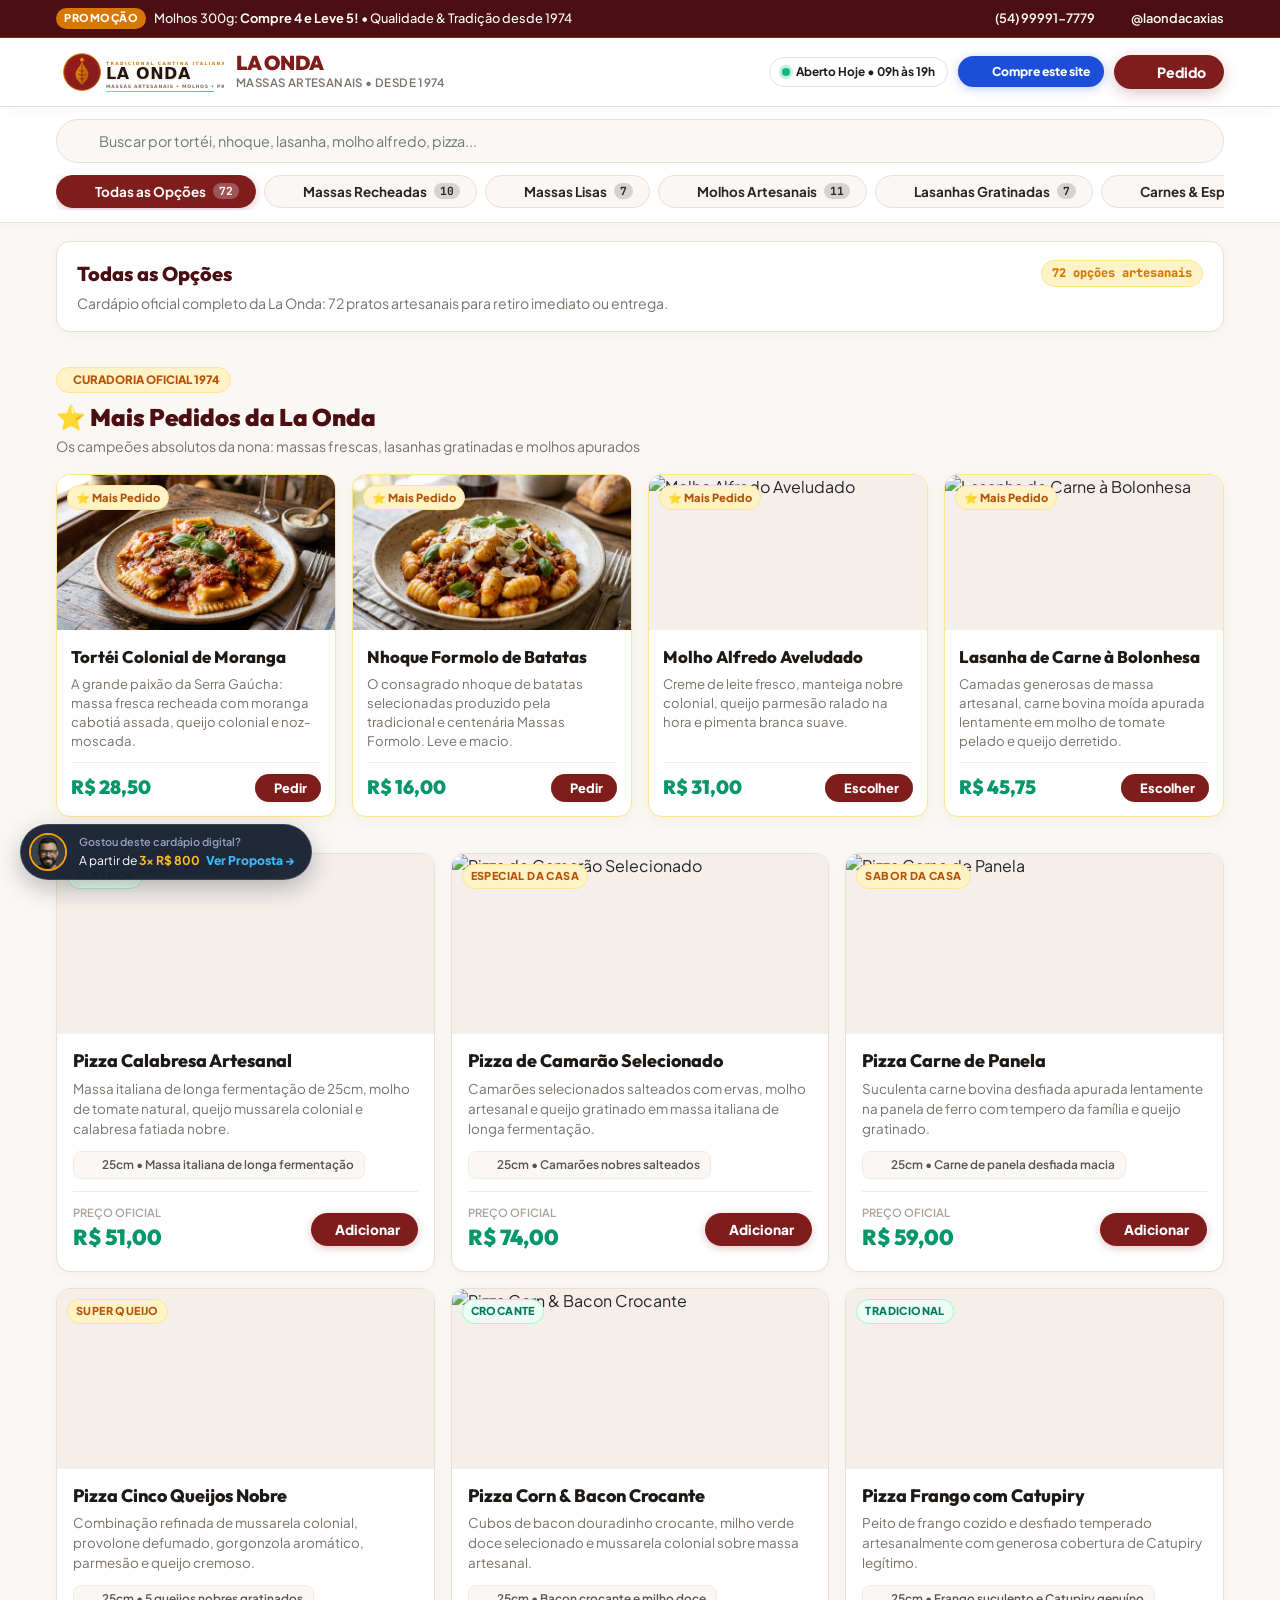
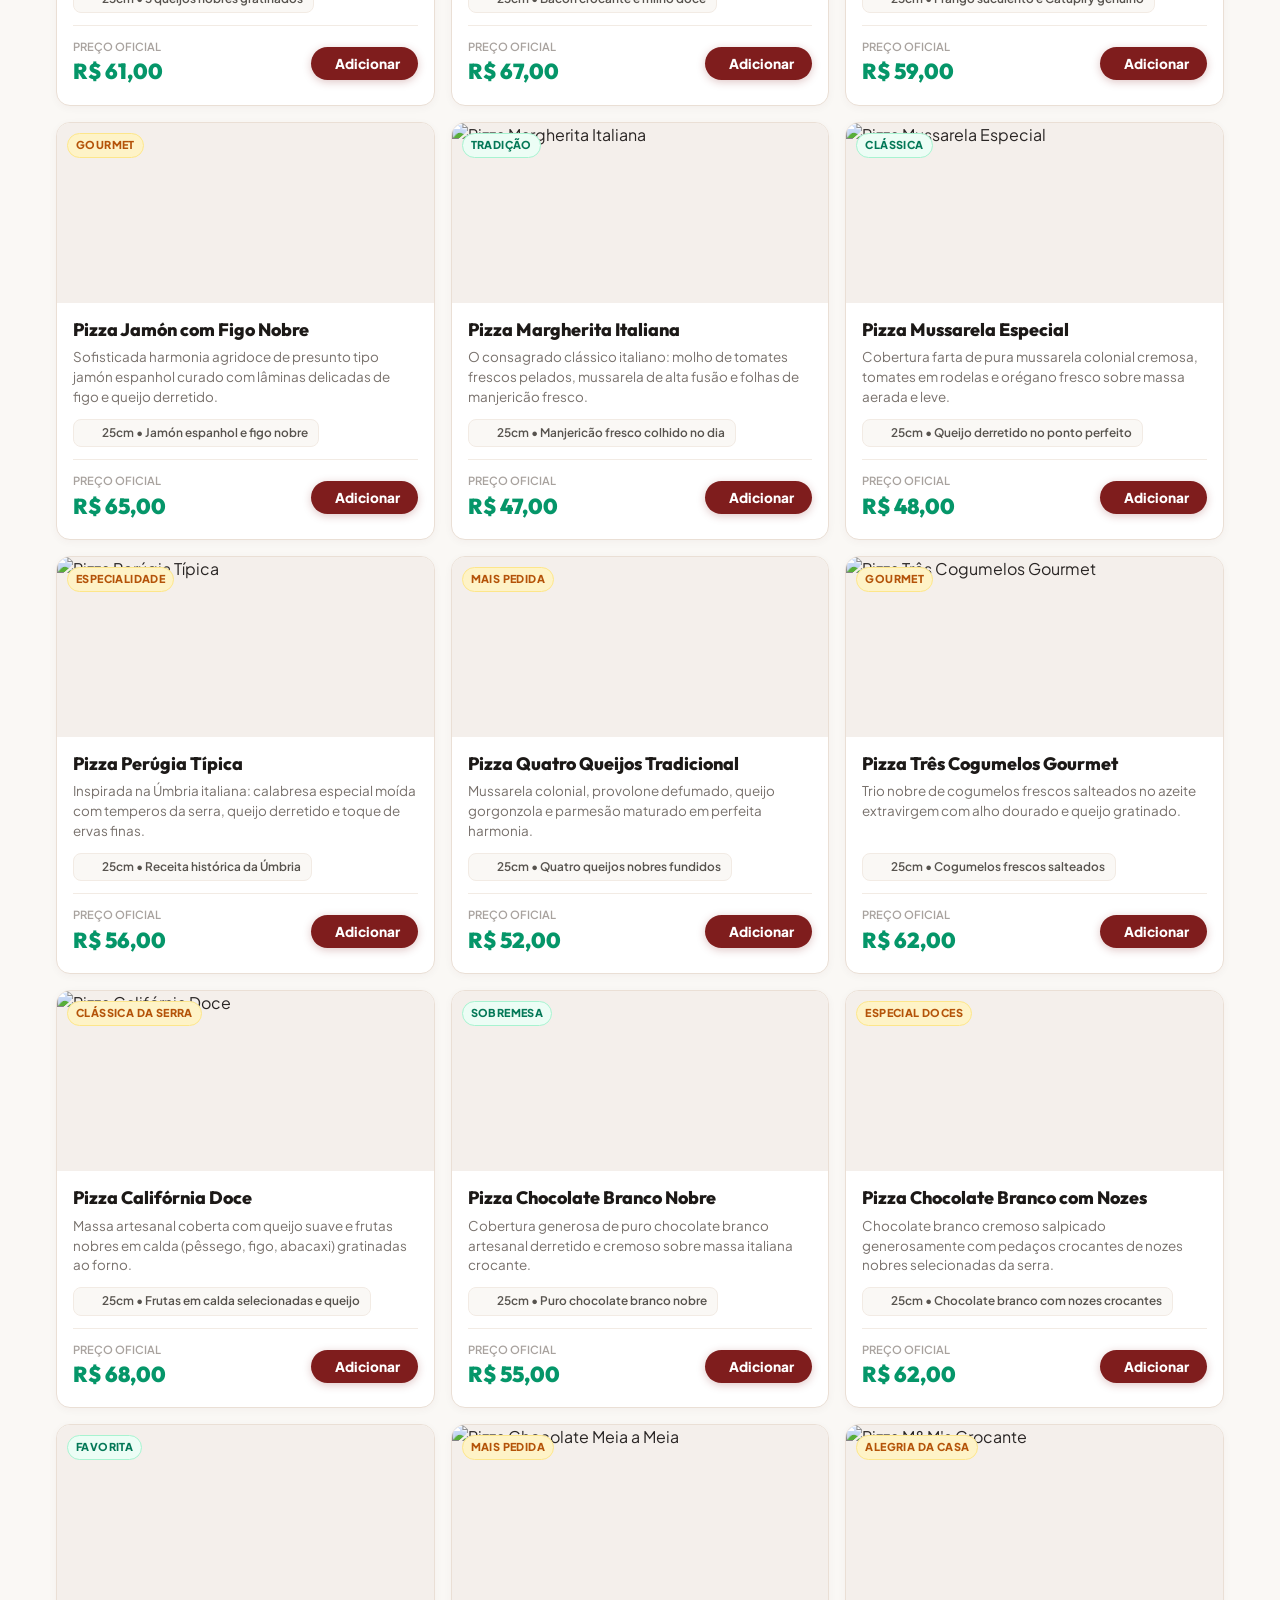
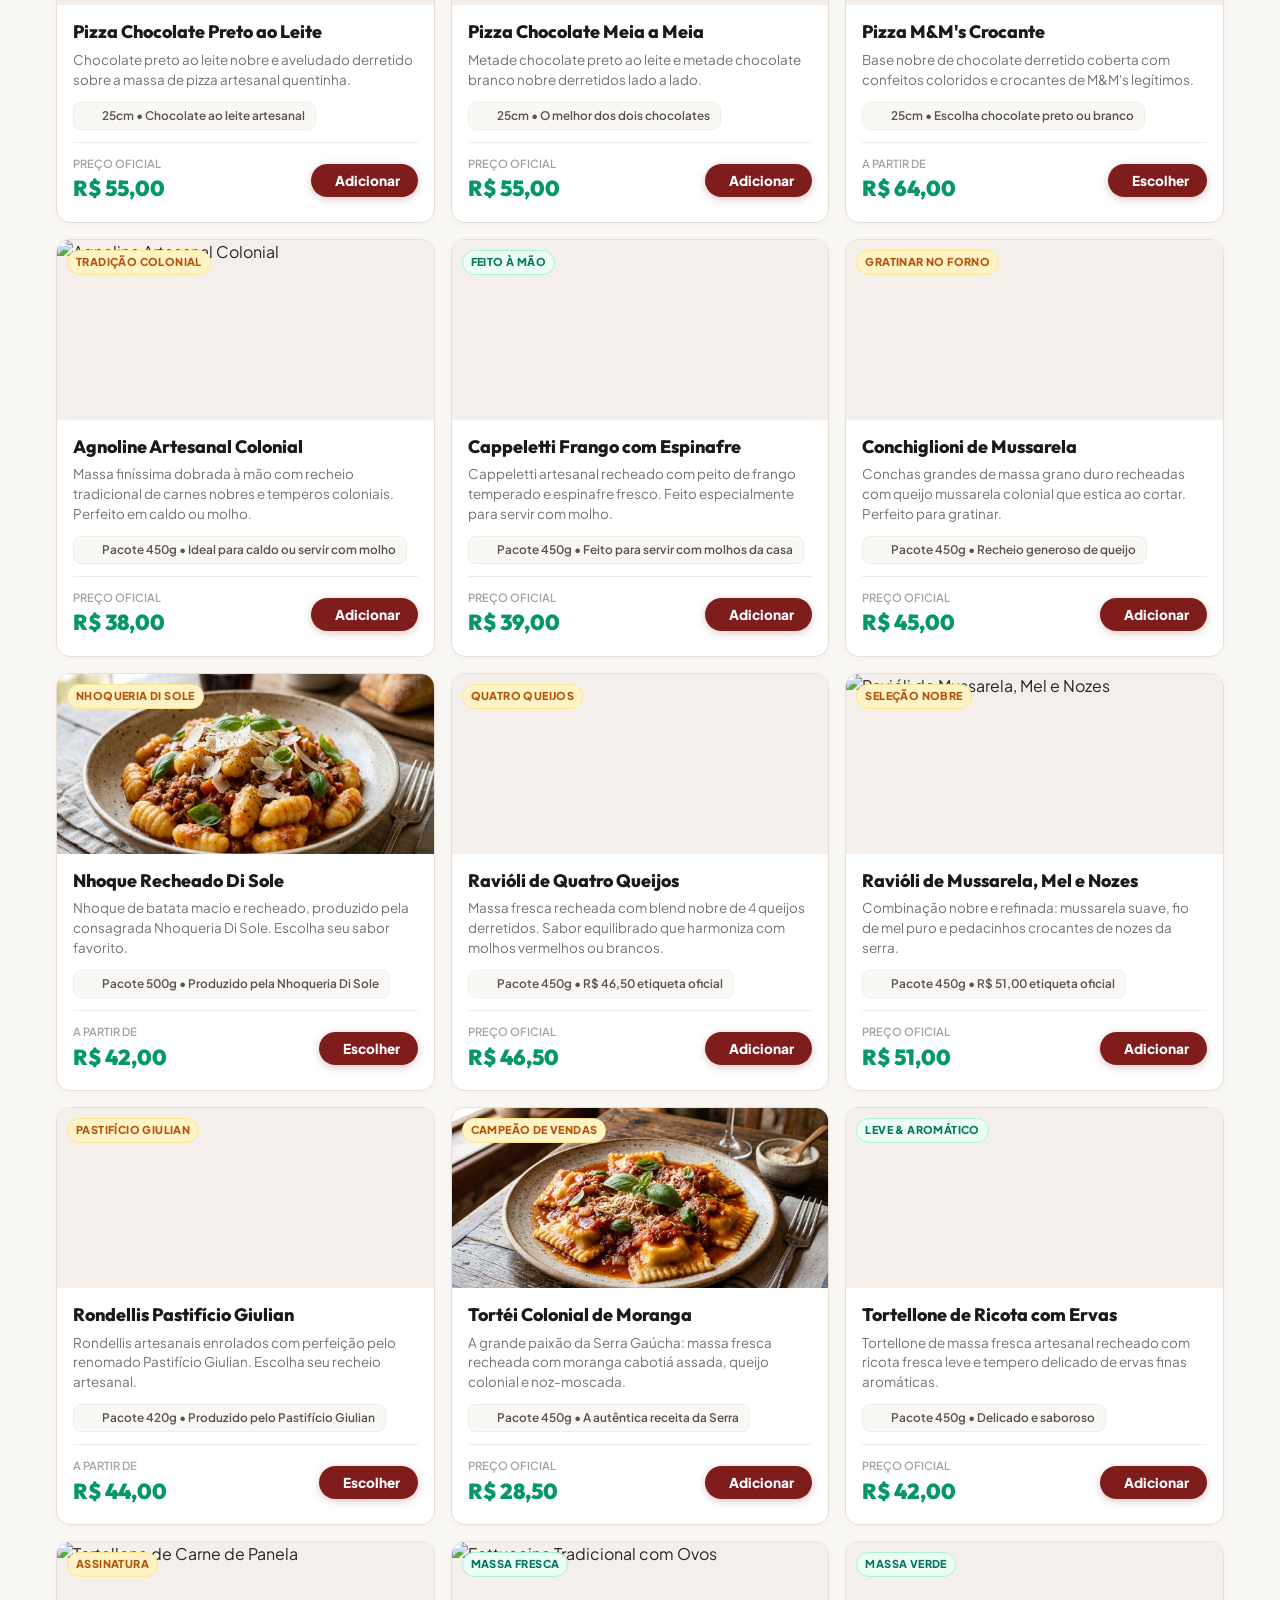
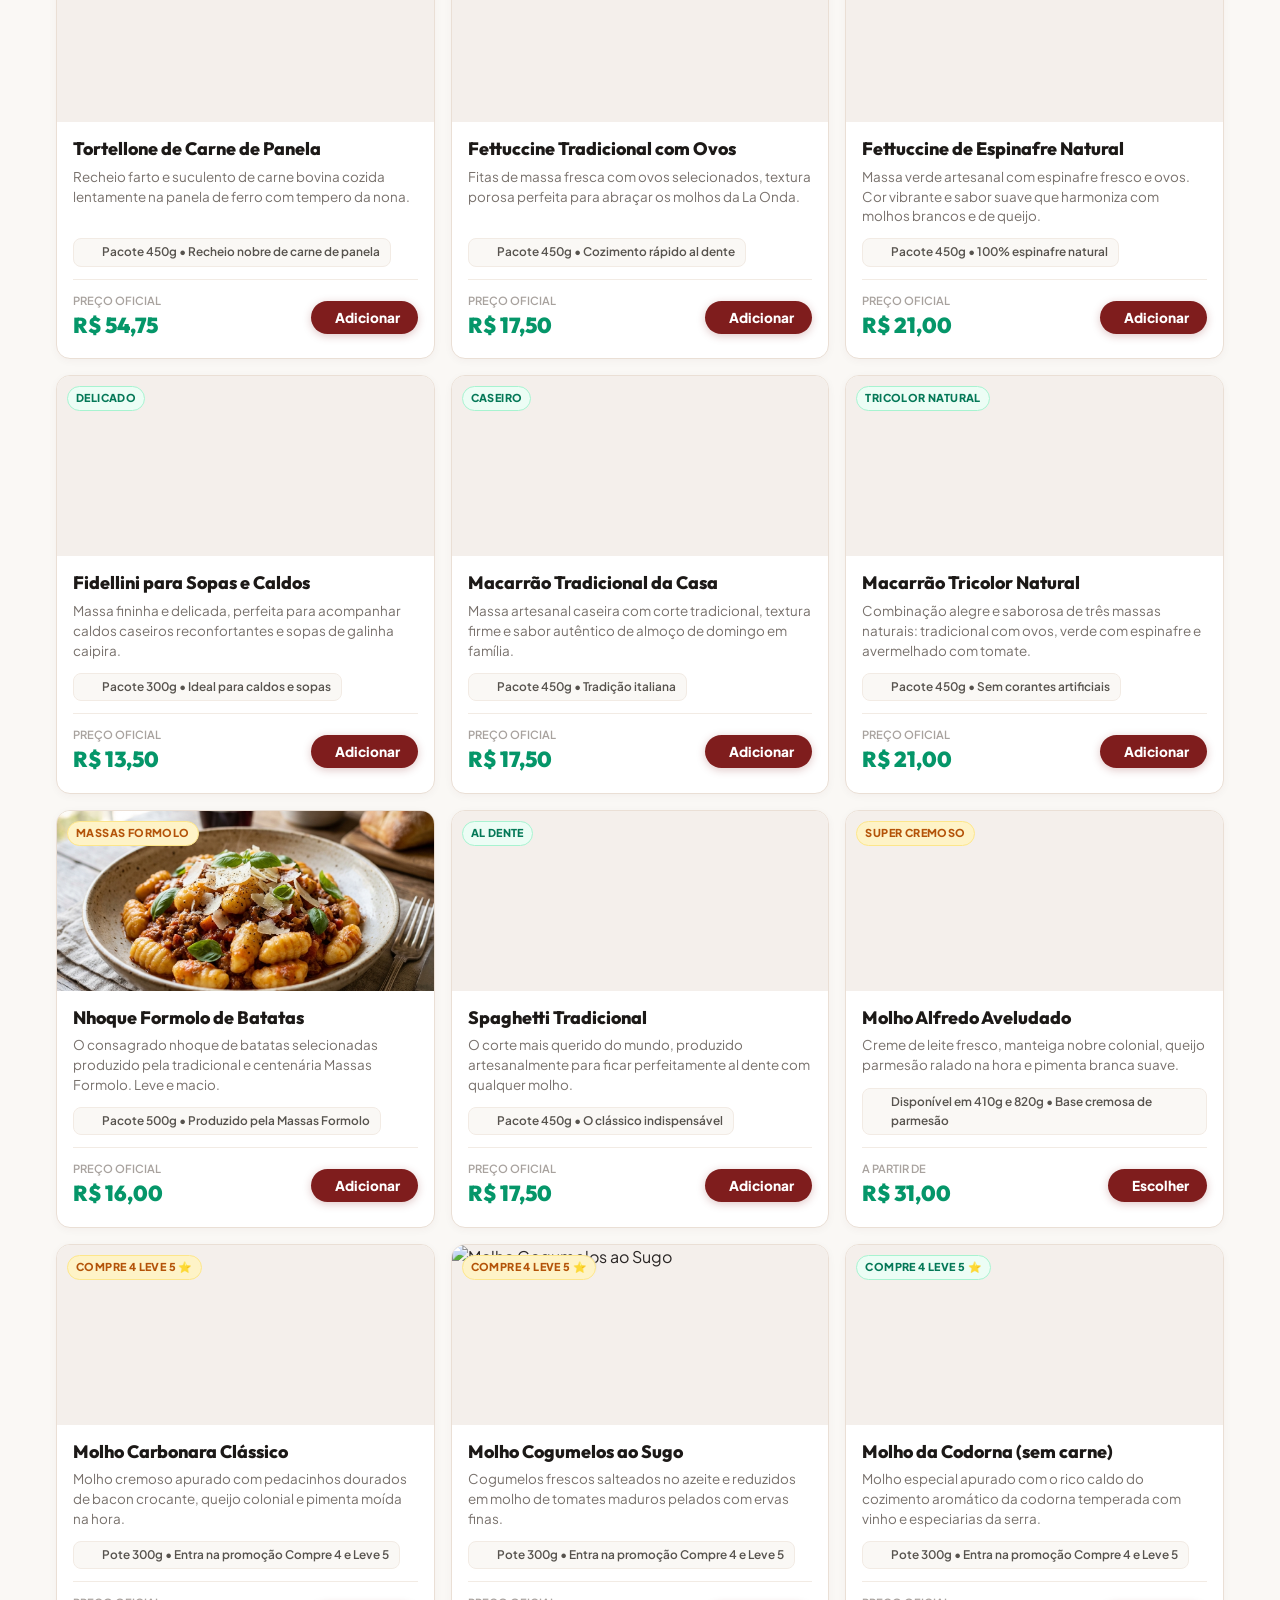
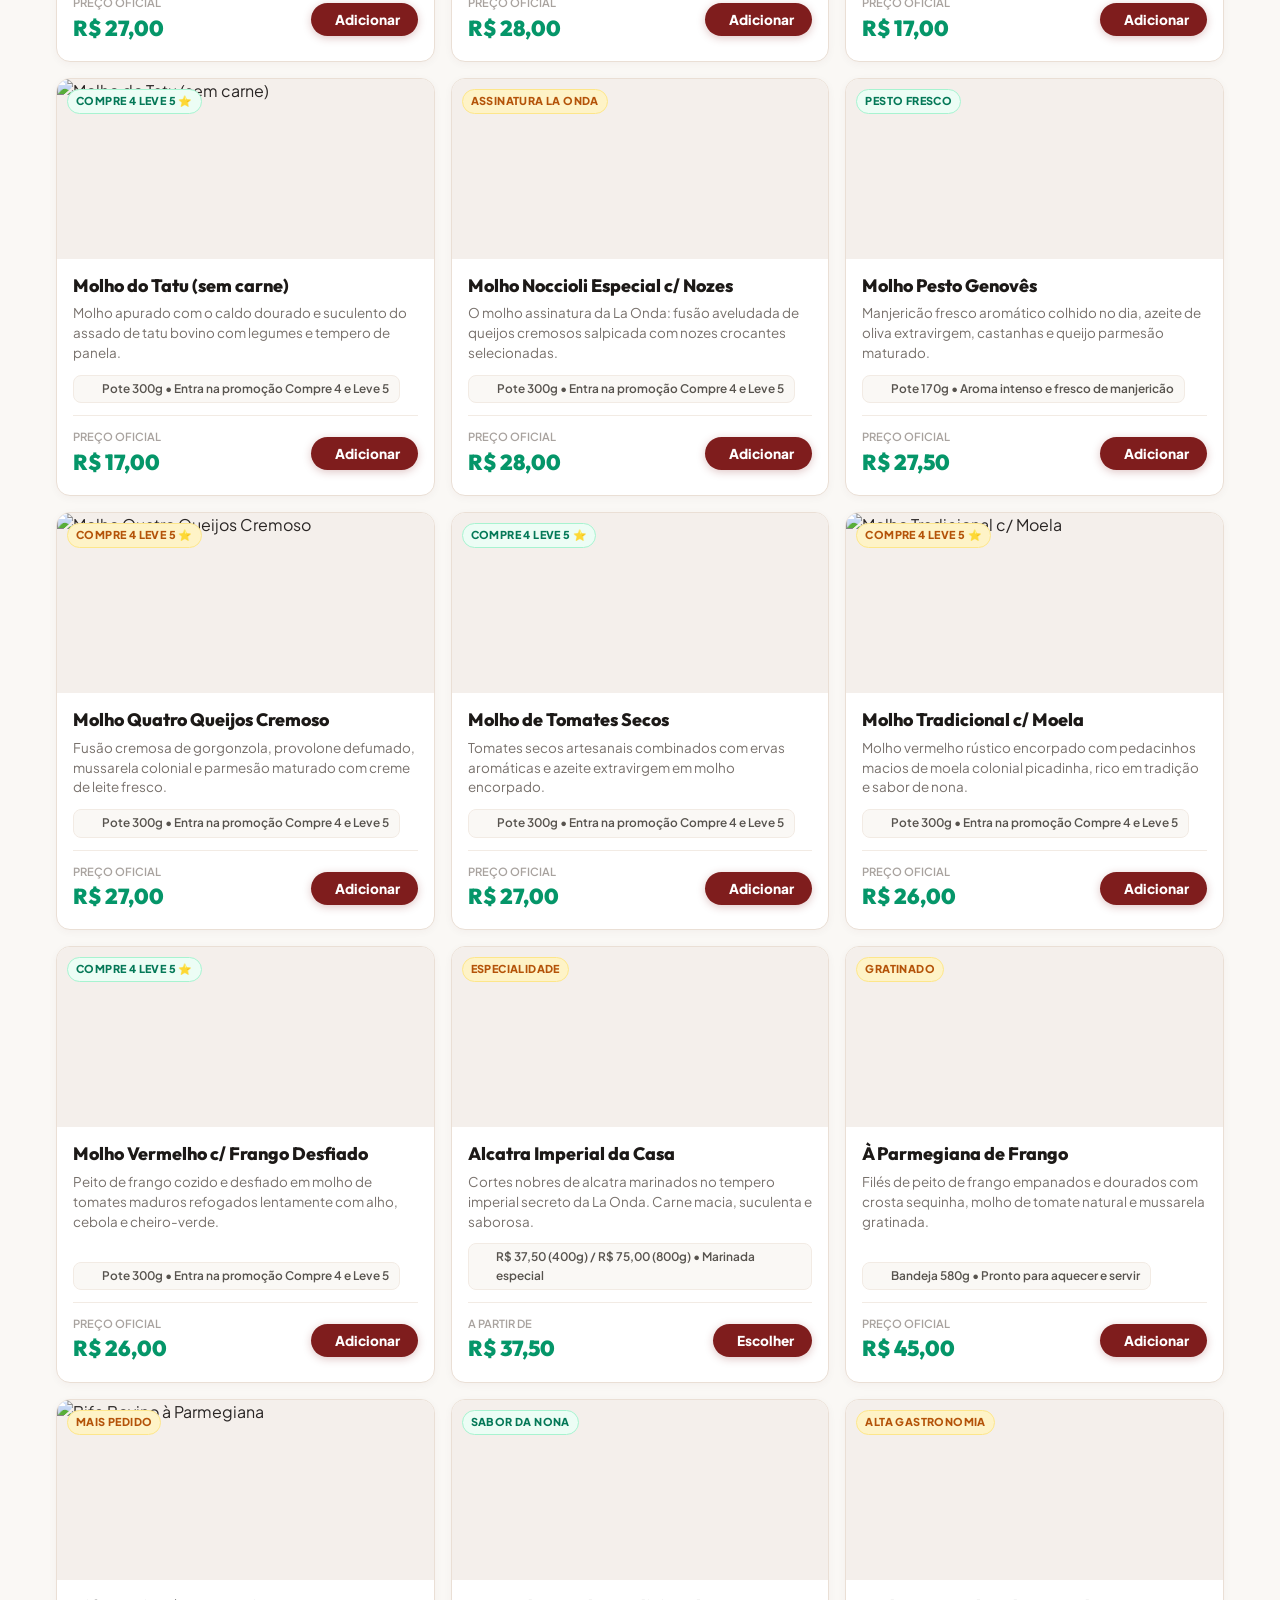
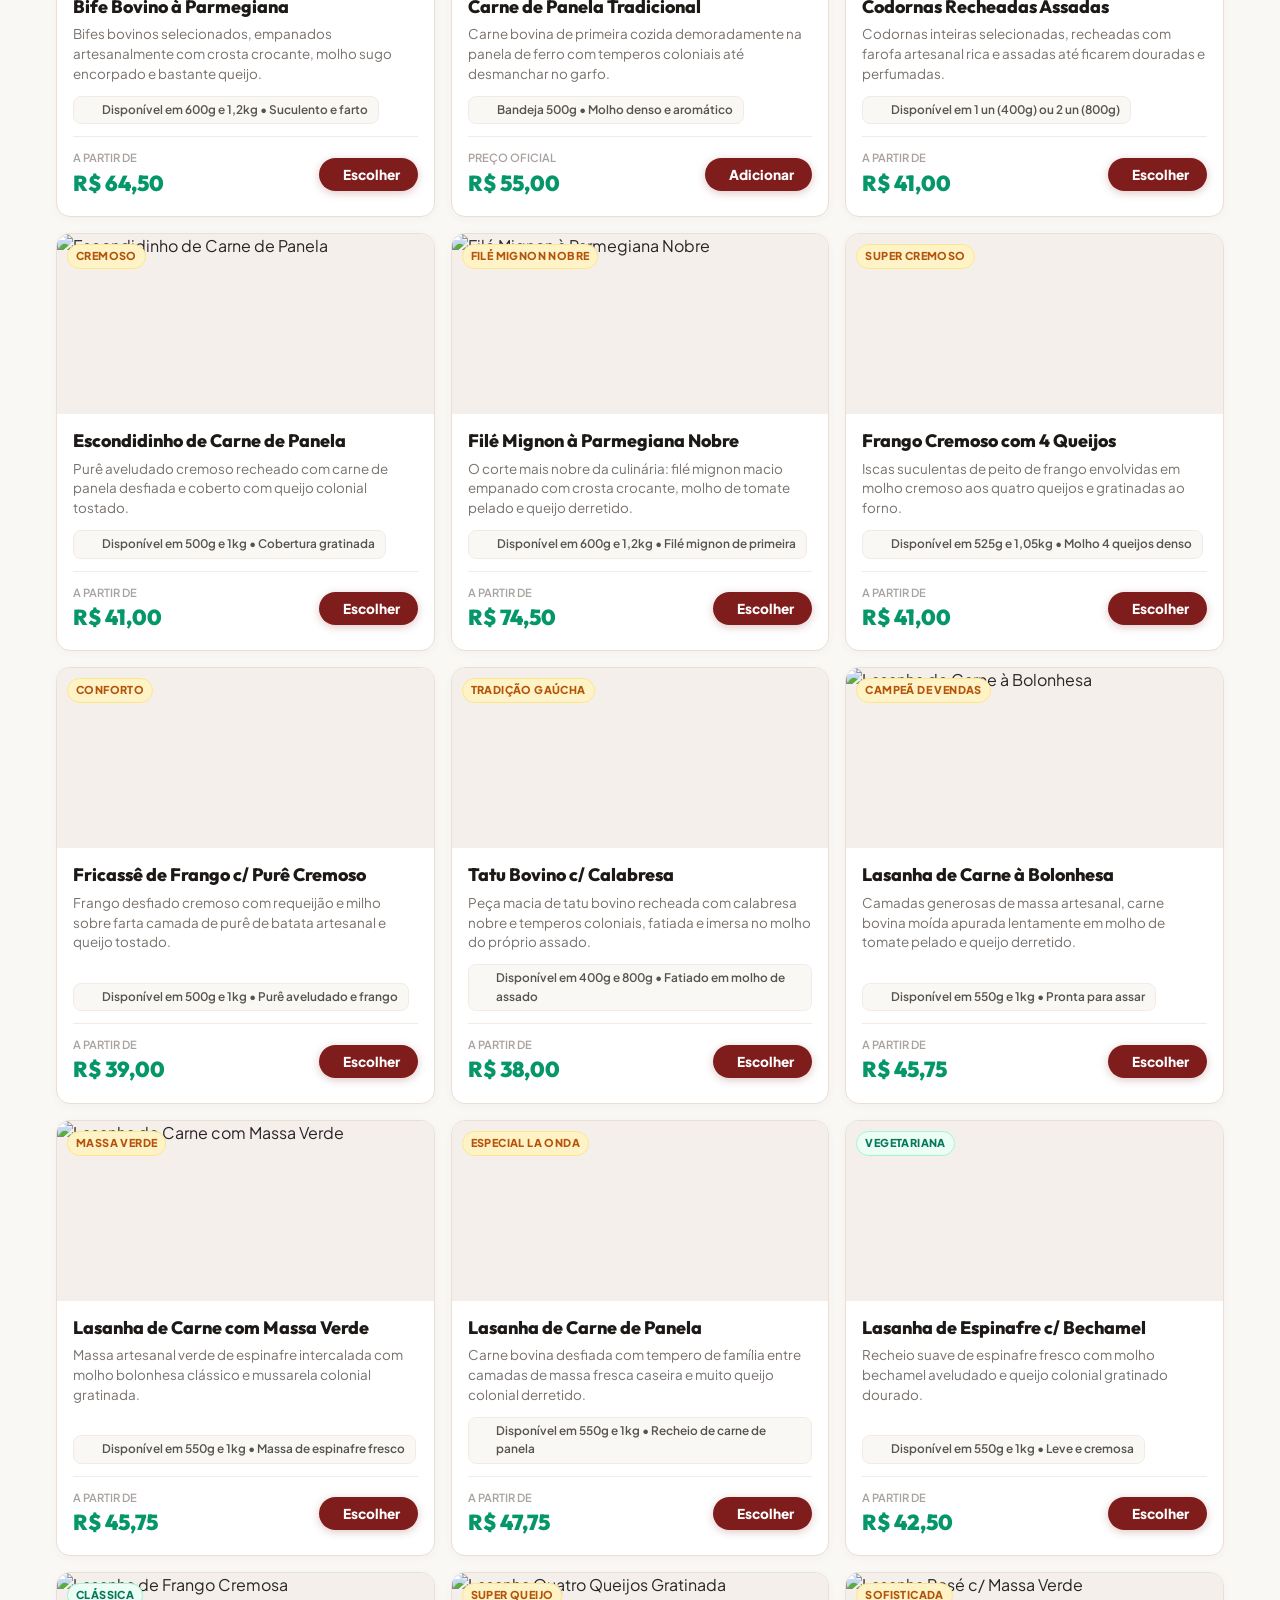
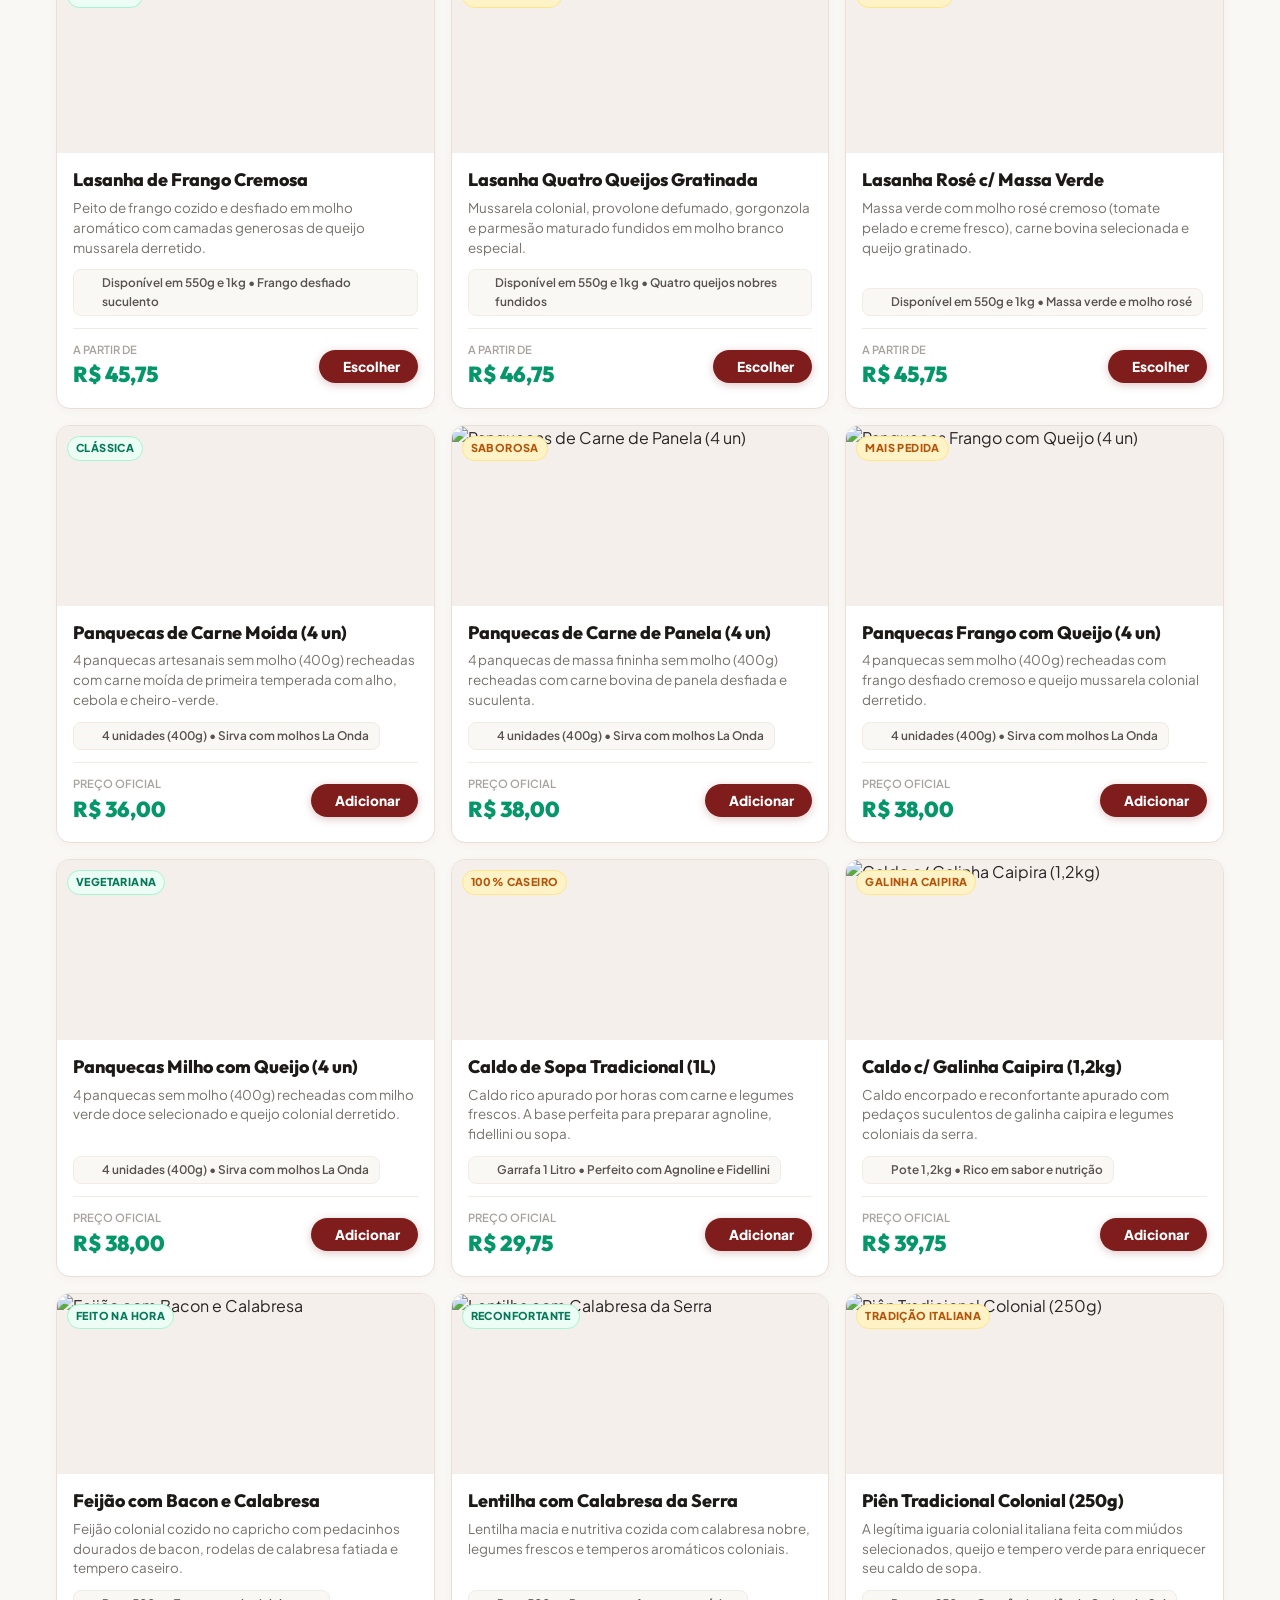
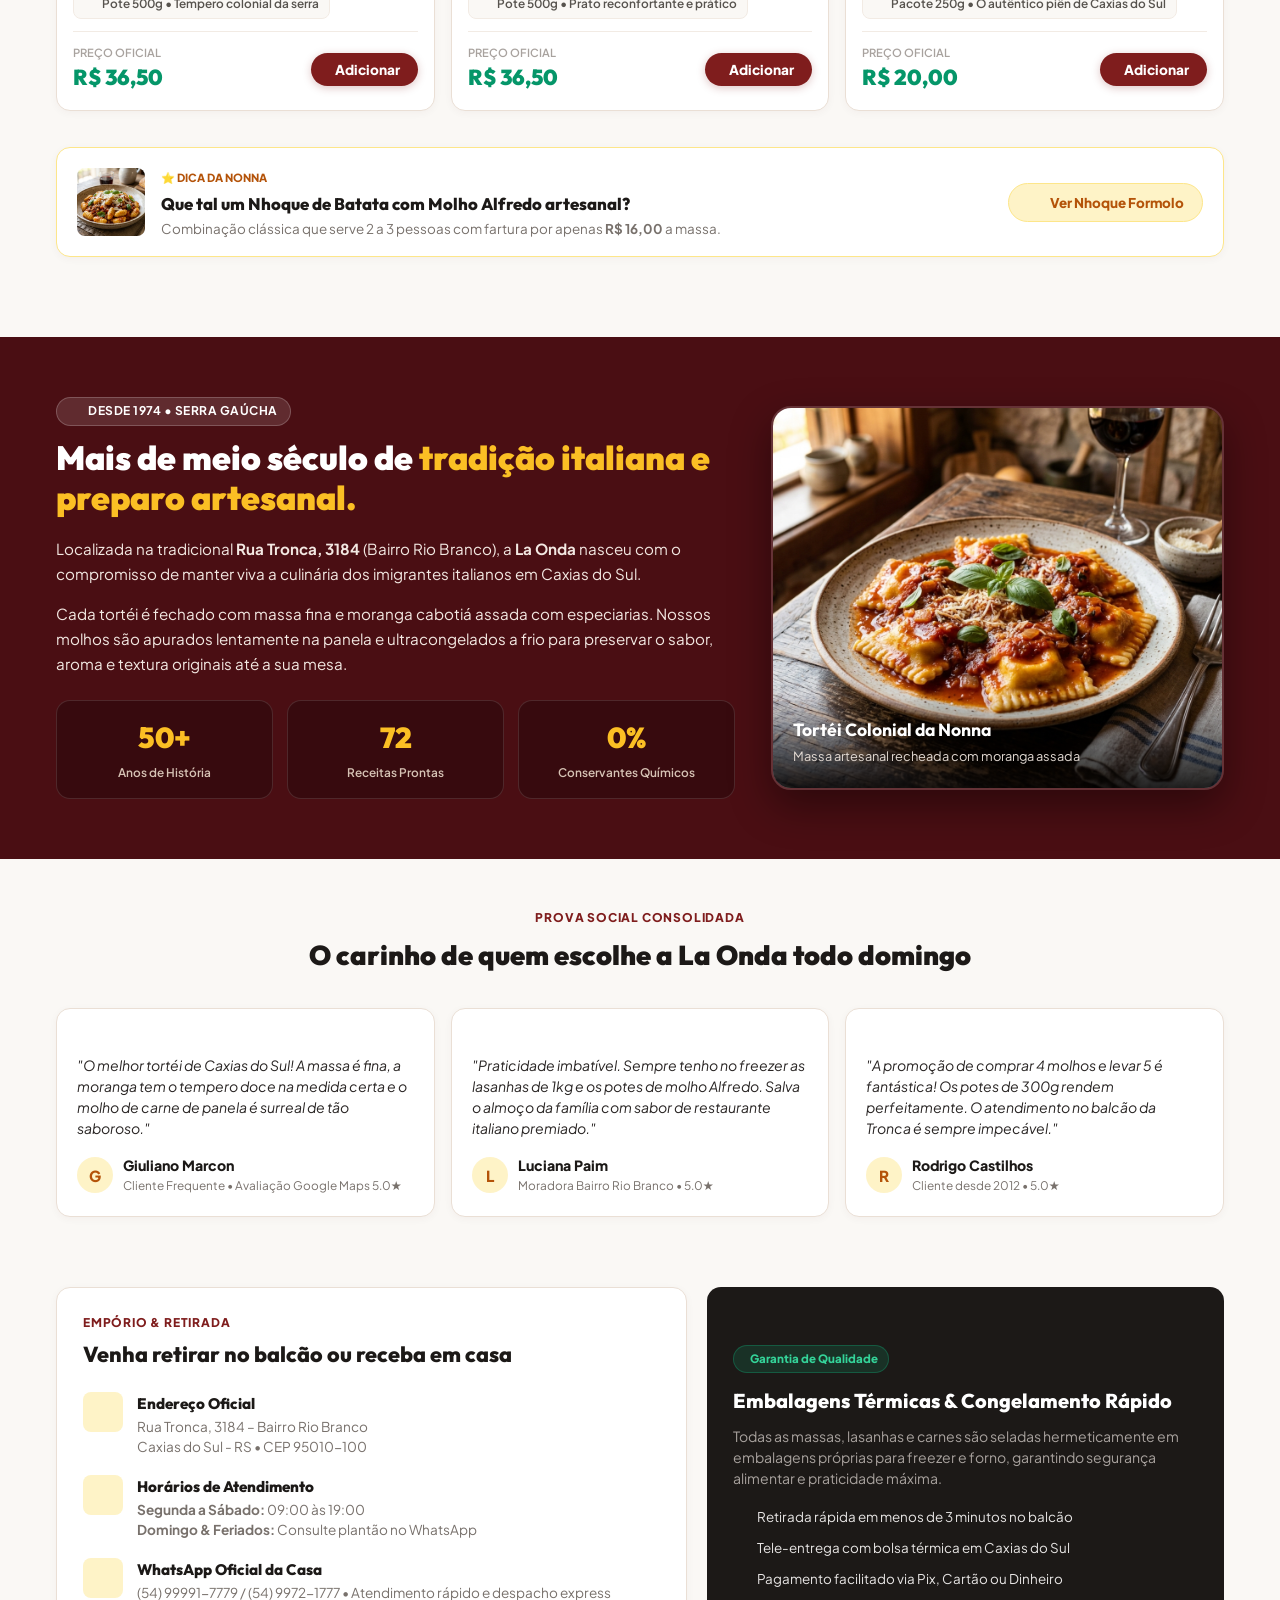
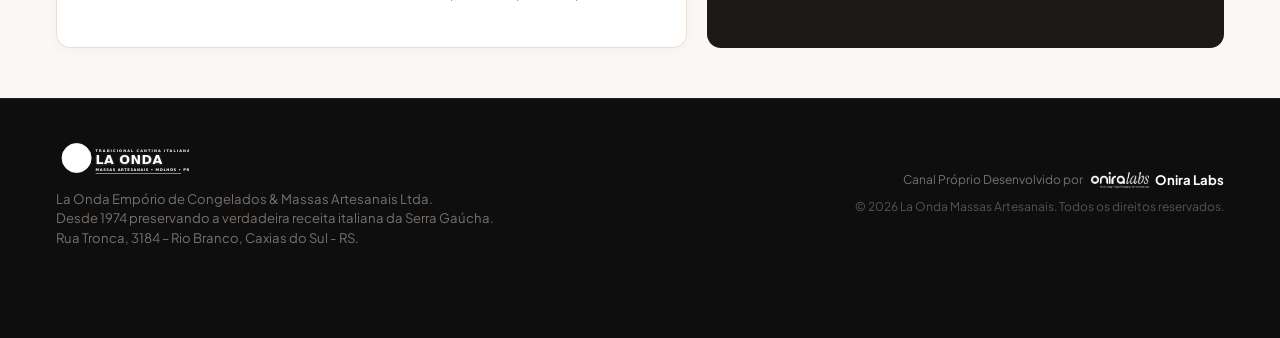
==== commit 02c3b2bd: "feat(la-onda): modernizacao da interface v2, carrinho refinado e proposta Onira.fly" ====
--- a/index.html
+++ b/index.html
@@ -2,17 +2,18 @@
 <html lang="pt-BR">
 <head>
   <meta charset="UTF-8">
-  <meta name="viewport" content="width=device-width, initial-scale=1.0">
-  <title>La Onda | Massas Artesanais, Molhos & Pratos Prontos em Caxias do Sul</title>
-  <meta name="description" content="🍝 La Onda Massas Artesanais — Tortéis coloniais, nhoques de batata grano duro, lasanhas gratinadas, molhos nobres e pratos prontos em Caxias do Sul. Peça pelo WhatsApp com tele-entrega e retirada!">
-  <meta name="keywords" content="La Onda Caxias do Sul, Massas Artesanais Caxias, Tortei Caxias do Sul, Nhoque Artesanal, Lasanha Congelada, Pratos Prontos Caxias">
+  <meta name="viewport" content="width=device-width, initial-scale=1.0, maximum-scale=1.0, user-scalable=no">
+  <title>La Onda Massas Artesanais | Empório de Congelados, Molhos & Pizzas em Caxias do Sul</title>
+  <meta name="description" content="🍝 La Onda Massas Artesanais — Desde 1974. Tortéis coloniais de moranga, nhoques grano duro, lasanhas gratinadas, molhos nobres e pizzas italianas em Caxias do Sul. Peça pelo WhatsApp com tele-entrega e retirada!">
+  <meta name="keywords" content="La Onda Caxias do Sul, Massas Artesanais Caxias, Tortei Caxias do Sul, Nhoque Artesanal, Lasanha Congelada, Molhos Artesanais, Congelados Tronca">
+  <meta name="theme-color" content="#7F1D1D">
 
   <!-- Open Graph / WhatsApp -->
   <meta property="og:type" content="website">
   <meta property="og:site_name" content="La Onda Massas Artesanais">
-  <meta property="og:title" content="La Onda | Massas Artesanais & Pratos Prontos em Caxias do Sul">
-  <meta property="og:description" content="🍝 Tortéis coloniais, nhoques grano duro, lasanhas, molhos nobres e pratos prontos. Faça seu pedido online direto pelo WhatsApp!">
-  <meta property="og:image" content="assets/logo.svg">
+  <meta property="og:title" content="La Onda | Massas Artesanais, Molhos & Empório de Congelados">
+  <meta property="og:description" content="🍝 Tortéis coloniais, nhoques grano duro, lasanhas, molhos nobres e pizzas italianas. Cardápio oficial com pedidos direto no WhatsApp!">
+  <meta property="og:image" content="assets/tortei.jpg">
   <meta property="og:locale" content="pt_BR">
 
   <!-- Schema.org JSON-LD (SEO Local & Google Rich Snippets) -->
@@ -20,11 +21,11 @@
   {
     "@context": "https://schema.org",
     "@type": "Restaurant",
-    "name": "La Onda Massas Artesanais & Pratos Prontos",
+    "name": "La Onda Massas Artesanais",
     "image": "assets/logo.svg",
     "telephone": "+5554999917779",
     "priceRange": "$$",
-    "servesCuisine": ["Italiana", "Massas Artesanais", "Pratos Prontos", "Molhos"],
+    "servesCuisine": ["Italiana", "Massas Artesanais", "Pratos Congelados", "Molhos Artesanais", "Pizzas"],
     "address": {
       "@type": "PostalAddress",
       "streetAddress": "Rua Tronca, 3184",
@@ -41,448 +42,575 @@
     "openingHoursSpecification": [
       {
         "@type": "OpeningHoursSpecification",
-        "dayOfWeek": ["Tuesday", "Wednesday", "Thursday", "Friday", "Saturday", "Sunday"],
+        "dayOfWeek": ["Monday", "Tuesday", "Wednesday", "Thursday", "Friday", "Saturday"],
         "opens": "09:00",
-        "closes": "21:00"
+        "closes": "19:00"
       }
     ]
   }
   </script>
 
-  <!-- PWA Manifest & Theme -->
+  <!-- Favicon & PWA Manifest -->
+  <link rel="icon" type="image/svg+xml" href="assets/logo.svg">
   <link rel="manifest" href="manifest.json">
-  <meta name="theme-color" content="#7F1D1D">
   <meta name="apple-mobile-web-app-capable" content="yes">
   <meta name="apple-mobile-web-app-status-bar-style" content="black-translucent">
   <meta name="apple-mobile-web-app-title" content="La Onda">
 
-  <!-- Google Fonts -->
+  <!-- Google Fonts: Outfit (Titling), Plus Jakarta Sans (UI & Body), JetBrains Mono (Badges & Metrics) -->
   <link rel="preconnect" href="https://fonts.googleapis.com">
   <link rel="preconnect" href="https://fonts.gstatic.com" crossorigin>
-  <link href="https://fonts.googleapis.com/css2?family=Outfit:wght@400;500;600;700;800;900&family=Plus+Jakarta+Sans:wght@400;500;600;700;800&display=swap" rel="stylesheet">
+  <link href="https://fonts.googleapis.com/css2?family=JetBrains+Mono:wght@500;700&family=Outfit:wght@500;600;700;800;900&family=Plus+Jakarta+Sans:wght@400;500;600;700;800&display=swap" rel="stylesheet">
 
   <!-- Lucide Icons -->
   <script src="https://unpkg.com/lucide@latest"></script>
 
-  <link rel="stylesheet" href="style.css">
+  <!-- Stylesheet -->
+  <link rel="stylesheet" href="style.css?v=20260903b">
 </head>
 <body>
 
-  <!-- Top Announcement Bar -->
-  <div class="top-bar">
-    <div class="container">
+  <!-- Top Banner de Comunicação & Tradição -->
+  <div class="top-announcement-bar">
+    <div class="container top-bar-container">
       <div class="top-bar-left">
-        <span class="badge" style="background: #059669; color: #fff;">Promoção</span>
-        <span>Molhos 300g: Compre 4 e Leve 5! • Tradição desde 1974</span>
+        <span class="top-bar-badge">Promoção</span>
+        <span>Molhos 300g: <strong>Compre 4 e Leve 5!</strong> • Qualidade &amp; Tradição desde 1974</span>
       </div>
       <div class="top-bar-right">
-        <a href="https://wa.me/5554999917779" target="_blank" rel="noopener">
+        <a href="https://wa.me/5554999917779" target="_blank" rel="noopener noreferrer">
           <i data-lucide="phone"></i>
           <span>(54) 99991-7779</span>
         </a>
-        <a href="https://instagram.com/laondacaxias" target="_blank" rel="noopener">
-          <svg width="14" height="14" viewBox="0 0 24 24" fill="none" stroke="currentColor" stroke-width="2" stroke-linecap="round" stroke-linejoin="round" style="display:inline-block; vertical-align:middle;"><rect x="2" y="2" width="20" height="20" rx="5" ry="5"></rect><path d="M16 11.37A4 4 0 1 1 12.63 8 4 4 0 0 1 16 11.37z"></path><line x1="17.5" y1="6.5" x2="17.51" y2="6.5"></line></svg>
+        <a href="https://instagram.com/laondacaxias" target="_blank" rel="noopener noreferrer">
+          <i data-lucide="instagram"></i>
           <span>@laondacaxias</span>
         </a>
       </div>
     </div>
   </div>
 
-  <!-- Main Sticky Header -->
-  <header class="header">
+  <!-- Header Despoluído & Focado (Padrão Master Onira Labs / Fafá) -->
+  <header class="site-header">
+    <div class="container nav-container">
+      <a href="index.html" class="brand-wrapper" aria-label="La Onda Início">
+        <img src="assets/logo.svg" alt="La Onda Massas Artesanais" class="brand-logo-img">
+        <div class="brand-tagline-col">
+          <span class="brand-title">LA ONDA</span>
+          <span class="brand-subtitle">Massas Artesanais • Desde 1974</span>
+        </div>
+      </a>
+
+      <!-- Ações do Header: Status, Compre Este Site, Limpar Pedido e Botão Carrinho -->
+      <div class="nav-actions">
+        <!-- Status do Estabelecimento -->
+        <div class="status-compact" id="header-status">
+          <span class="status-dot"></span>
+          <span id="status-text-header">Aberto Hoje • 09h às 19h</span>
+        </div>
+
+        <!-- Botão Compre Esse Site (Azul Royal Elétrico com Zap Dourado) -->
+        <a href="proposta.html" class="btn-buy-site" title="Ver Proposta Comercial do Canal Próprio">
+          <i data-lucide="zap" style="width:14px;height:14px;color:#FEF08A;fill:#FEF08A;"></i>
+          <span class="btn-buy-text">Compre este site</span>
+        </a>
+
+        <!-- Botão Limpar Pedido (Outline Lixeira ao lado do Pedido) -->
+        <button type="button" class="btn-header-trash" id="btn-header-trash" onclick="window.askClearCart()" title="Limpar Pedido" aria-label="Limpar Pedido" style="display:none;">
+          <i data-lucide="trash-2" style="width:16px;height:16px;"></i>
+        </button>
+
+        <!-- Botão Carrinho ("Pedido") -->
+        <button type="button" class="btn-cart-trigger cart-empty" id="btn-cart-nav" onclick="window.openCart()" aria-label="Ver Carrinho de Compras">
+          <i data-lucide="shopping-bag" style="width:17px;height:17px;"></i>
+          <span class="cart-btn-label">Pedido</span>
+          <span class="cart-total-header" id="cart-total-nav" style="display:none;">R$ 0,00</span>
+          <span class="cart-count-badge" id="cart-count" style="display:none;">0</span>
+        </button>
+      </div>
+    </div>
+  </header>
+
+  <!-- Barra de Busca Rápida & Navegação em Chips Deslizantes -->
+  <section class="catalog-nav-section">
     <div class="container">
-      <a href="index.html" class="logo-wrapper">
-        <img src="assets/logo.svg" alt="La Onda Massas Artesanais" class="logo-img">
-      </a>
-
-      <!-- Desktop Search Bar -->
-      <div class="header-search">
-        <i data-lucide="search"></i>
-        <input type="text" id="search-input" placeholder="Buscar massas, molhos, lasanhas..." autocomplete="off">
-      </div>
-
-      <!-- Header Actions -->
-      <div class="header-actions">
-        <a href="https://wa.me/5554999917779" target="_blank" rel="noopener noreferrer" class="btn-header-wa">
-          <i data-lucide="message-circle"></i>
-          <span>WhatsApp</span>
-        </a>
-        <button id="cart-clear-header" class="cart-clear-btn" onclick="window.askClearCart()" title="Limpar pedido" aria-label="Limpar pedido" style="display: none;">
-          <i data-lucide="trash-2"></i>
+      <!-- Busca Instantânea Integrada -->
+      <div class="search-box-wrap">
+        <i data-lucide="search" class="search-icon"></i>
+        <input type="text" id="search-input" class="search-input" placeholder="Buscar por tortéi, nhoque, lasanha, molho alfredo, pizza..." oninput="window.handleSearch(event)" autocomplete="off">
+        <button type="button" class="btn-clear-search" id="btn-clear-search" onclick="window.clearSearch()" style="display:none;" aria-label="Limpar busca">
+          <i data-lucide="x" style="width:16px;height:16px;"></i>
         </button>
-        <button id="btn-open-cart" class="cart-btn-header" aria-label="Abrir Pedido">
-          <i data-lucide="shopping-bag"></i>
-          <span>Pedido</span>
-          <span id="cart-badge" class="cart-badge">0</span>
-        </button>
-      </div>
-    </div>
-  </header>
-
-  <!-- Mobile Search Strip -->
-  <div class="container mobile-search-section">
-    <div class="mobile-search-wrapper">
-      <i data-lucide="search"></i>
-      <input type="text" id="search-input-mobile" class="mobile-search-input" placeholder="Buscar no cardápio La Onda..." autocomplete="off">
-    </div>
-  </div>
-
-  <!-- Sticky Categories Navigation Strip -->
-  <nav class="categories-strip" id="cardapio">
+      </div>
+
+      <!-- Navegação em Carrossel Horizontal Touch / Chips com Ícones -->
+      <nav class="category-scroll-container" aria-label="Categorias de Massas &amp; Molhos">
+        <div class="category-scroll-pills" id="categories-container">
+          <!-- Renderizado via app.js -->
+        </div>
+      </nav>
+    </div>
+  </section>
+
+  <!-- Banner de Atmosfera da Categoria Ativa -->
+  <section class="concept-banner-section">
     <div class="container">
-      <div class="categories-scroll" id="categories-container">
-        <!-- Rendered via JS -->
-      </div>
-    </div>
-  </nav>
-
-  <!-- Priority Highlights Section (Destaques da Casa) -->
+      <div class="category-concept-banner" id="category-concept-banner">
+        <div class="concept-banner-header">
+          <h2 class="concept-title" id="current-category-name">Todas as Massas &amp; Pratos</h2>
+          <span class="catalog-count-pill" id="products-count-badge">72 opções artesanais</span>
+        </div>
+        <p class="concept-desc" id="category-concept-desc">
+          Receitas autênticas italianas preparadas na Rua Tronca com ingredientes selecionados e ponto perfeito.
+        </p>
+      </div>
+    </div>
+  </section>
+
+  <!-- Seção Destaques da Casa (⭐ Mais Pedidos La Onda) -->
   <section class="highlights-section" id="destaques-section">
     <div class="container">
       <div class="highlights-header">
         <div class="highlights-badge">
           <i data-lucide="sparkles"></i>
-          <span>Seleção Especial</span>
-        </div>
-        <h2 class="highlights-title">⭐ Destaques & Mais Pedidos da La Onda</h2>
-        <p class="highlights-subtitle">Nossas massas, pizzas e pratos campeões de pedidos em Caxias do Sul</p>
+          <span>Curadoria Oficial 1974</span>
+        </div>
+        <h2 class="highlights-title">⭐ Mais Pedidos da La Onda</h2>
+        <p class="highlights-subtitle">Os campeões absolutos da nona: massas frescas, lasanhas gratinadas e molhos apurados</p>
       </div>
 
       <div class="highlights-grid" id="highlights-grid">
-        <!-- Highlight Cards Rendered via JS -->
+        <!-- Renderizado dinamicamente via app.js -->
       </div>
     </div>
   </section>
 
-  <!-- Main Catalog Grid -->
-  <main class="catalog-section">
+  <!-- Catálogo Principal de Produtos (Grade Meticulosa e Refinada) -->
+  <main class="catalog-section" id="cardapio">
     <div class="container">
-      <div class="section-header">
-        <div class="section-title-wrap">
-          <h2>Cardápio de Massas & Pratos</h2>
-          <p id="products-count-label">Selecione e monte seu pedido em segundos</p>
-        </div>
-      </div>
-
-      <div class="products-grid" id="products-grid">
-        <!-- Products rendered via JS -->
+      <div class="catalog-grid" id="products-grid">
+        <!-- Renderizado dinamicamente via app.js -->
+      </div>
+
+      <!-- Banner de Upsell / Dica da Casa no Fim do Cardápio -->
+      <div class="upsell-container" id="upsell-container">
+        <div class="upsell-card">
+          <div class="upsell-left">
+            <img src="assets/nhoque.jpg" alt="Nhoque Tradicional de Batata" class="upsell-img-thumb" onerror="this.src='https://images.unsplash.com/photo-1551183053-bf91a1d81141?auto=format&fit=crop&w=300&q=80'">
+            <div class="upsell-info">
+              <span class="upsell-tag">⭐ Dica da Nonna</span>
+              <h3 class="upsell-title">Que tal um Nhoque de Batata com Molho Alfredo artesanal?</h3>
+              <p class="upsell-sub">Combinação clássica que serve 2 a 3 pessoas com fartura por apenas <strong>R$ 16,00</strong> a massa.</p>
+            </div>
+          </div>
+          <button type="button" class="btn-upsell-quick" onclick="window.openProductModal('massa-nhoque-formolo')">
+            <i data-lucide="plus-circle" style="width:16px;height:16px;"></i>
+            <span>Ver Nhoque Formolo</span>
+          </button>
+        </div>
       </div>
     </div>
   </main>
 
-  <!-- About & Tradition Section -->
-  <section class="about-section">
-    <div class="container about-grid">
-      <div class="about-text">
-        <div class="hero-tag" style="background: rgba(127, 29, 29, 0.08); border-color: rgba(127, 29, 29, 0.2); color: var(--primary);">
-          <i data-lucide="map-pin"></i>
-          <span>Caxias do Sul • Serra Gaúcha</span>
-        </div>
-        <h3>Herança italiana com receita de família e preparo artesanal.</h3>
-        <p>
-          Na <strong>La Onda</strong>, cada massa é produzida respeitando o tempo de maturação e a textura perfeita da farinha grano duro. Não utilizamos conservantes industriais ou espessantes artificiais.
+  <!-- História, Tradição & Diferenciais da Casa (Dark Section Refinada) -->
+  <section class="story-section">
+    <div class="container">
+      <div class="story-grid">
+        <div class="story-content">
+          <span class="story-badge">
+            <i data-lucide="award" style="width:13px;height:13px;"></i> Desde 1974 • Serra Gaúcha
+          </span>
+          <h2 class="story-title">Mais de meio século de <span>tradição italiana e preparo artesanal.</span></h2>
+          <p class="story-p">Localizada na tradicional <strong>Rua Tronca, 3184</strong> (Bairro Rio Branco), a <strong>La Onda</strong> nasceu com o compromisso de manter viva a culinária dos imigrantes italianos em Caxias do Sul.</p>
+          <p class="story-p">Cada tortéi é fechado com massa fina e moranga cabotiá assada com especiarias. Nossos molhos são apurados lentamente na panela e ultracongelados a frio para preservar o sabor, aroma e textura originais até a sua mesa.</p>
+          
+          <div class="story-stats-row">
+            <div class="stat-box">
+              <span class="stat-num">50+</span>
+              <span class="stat-desc">Anos de História</span>
+            </div>
+            <div class="stat-box">
+              <span class="stat-num">72</span>
+              <span class="stat-desc">Receitas Prontas</span>
+            </div>
+            <div class="stat-box">
+              <span class="stat-num">0%</span>
+              <span class="stat-desc">Conservantes Químicos</span>
+            </div>
+          </div>
+        </div>
+
+        <div class="story-img-wrap">
+          <img src="assets/tortei.jpg" alt="Tortéi Colonial de Moranga La Onda" class="story-img" onerror="this.src='https://images.unsplash.com/photo-1551183053-bf91a1d81141?auto=format&fit=crop&w=800&q=80'">
+          <div class="story-img-caption">
+            <strong>Tortéi Colonial da Nonna</strong>
+            <span>Massa artesanal recheada com moranga assada</span>
+          </div>
+        </div>
+      </div>
+    </div>
+  </section>
+
+  <!-- Prova Social & Avaliações Reais de Clientes -->
+  <section class="reviews-section">
+    <div class="container">
+      <div class="section-header-center">
+        <span class="section-tag">Prova Social Consolidada</span>
+        <h2 class="section-title">O carinho de quem escolhe a La Onda todo domingo</h2>
+      </div>
+
+      <div class="reviews-grid">
+        <div class="review-card">
+          <div class="review-stars">
+            <i data-lucide="star"></i><i data-lucide="star"></i><i data-lucide="star"></i><i data-lucide="star"></i><i data-lucide="star"></i>
+          </div>
+          <p class="review-text">"O melhor tortéi de Caxias do Sul! A massa é fina, a moranga tem o tempero doce na medida certa e o molho de carne de panela é surreal de tão saboroso."</p>
+          <div class="reviewer-meta">
+            <div class="reviewer-avatar-letter">G</div>
+            <div>
+              <div class="reviewer-name">Giuliano Marcon</div>
+              <div class="reviewer-source">Cliente Frequente • Avaliação Google Maps 5.0★</div>
+            </div>
+          </div>
+        </div>
+
+        <div class="review-card">
+          <div class="review-stars">
+            <i data-lucide="star"></i><i data-lucide="star"></i><i data-lucide="star"></i><i data-lucide="star"></i><i data-lucide="star"></i>
+          </div>
+          <p class="review-text">"Praticidade imbatível. Sempre tenho no freezer as lasanhas de 1kg e os potes de molho Alfredo. Salva o almoço da família com sabor de restaurante italiano premiado."</p>
+          <div class="reviewer-meta">
+            <div class="reviewer-avatar-letter">L</div>
+            <div>
+              <div class="reviewer-name">Luciana Paim</div>
+              <div class="reviewer-source">Moradora Bairro Rio Branco • 5.0★</div>
+            </div>
+          </div>
+        </div>
+
+        <div class="review-card">
+          <div class="review-stars">
+            <i data-lucide="star"></i><i data-lucide="star"></i><i data-lucide="star"></i><i data-lucide="star"></i><i data-lucide="star"></i>
+          </div>
+          <p class="review-text">"A promoção de comprar 4 molhos e levar 5 é fantástica! Os potes de 300g rendem perfeitamente. O atendimento no balcão da Tronca é sempre impecável."</p>
+          <div class="reviewer-meta">
+            <div class="reviewer-avatar-letter">R</div>
+            <div>
+              <div class="reviewer-name">Rodrigo Castilhos</div>
+              <div class="reviewer-source">Cliente desde 2012 • 5.0★</div>
+            </div>
+          </div>
+        </div>
+      </div>
+    </div>
+  </section>
+
+  <!-- Localização & Balcão de Retirada na Rua Tronca -->
+  <section class="location-section">
+    <div class="container">
+      <div class="location-grid">
+        <div class="location-info-card">
+          <span class="section-tag">Empório &amp; Retirada</span>
+          <h3 class="location-title">Venha retirar no balcão ou receba em casa</h3>
+
+          <div class="info-row">
+            <div class="info-icon-box">
+              <i data-lucide="map-pin"></i>
+            </div>
+            <div class="info-content">
+              <h4>Endereço Oficial</h4>
+              <p>Rua Tronca, 3184 – Bairro Rio Branco<br>Caxias do Sul - RS • CEP 95010-100</p>
+            </div>
+          </div>
+
+          <div class="info-row">
+            <div class="info-icon-box">
+              <i data-lucide="clock"></i>
+            </div>
+            <div class="info-content">
+              <h4>Horários de Atendimento</h4>
+              <p><strong>Segunda a Sábado:</strong> 09:00 às 19:00<br>
+                 <strong>Domingo &amp; Feriados:</strong> Consulte plantão no WhatsApp</p>
+            </div>
+          </div>
+
+          <div class="info-row">
+            <div class="info-icon-box">
+              <i data-lucide="phone"></i>
+            </div>
+            <div class="info-content">
+              <h4>WhatsApp Oficial da Casa</h4>
+              <p>(54) 99991-7779 / (54) 9972-1777 • Atendimento rápido e despacho express</p>
+            </div>
+          </div>
+        </div>
+
+        <div class="location-highlight-box">
+          <div class="location-badge-top">
+            <i data-lucide="shield-check"></i>
+            <span>Garantia de Qualidade</span>
+          </div>
+          <h3>Embalagens Térmicas &amp; Congelamento Rápido</h3>
+          <p>Todas as massas, lasanhas e carnes são seladas hermeticamente em embalagens próprias para freezer e forno, garantindo segurança alimentar e praticidade máxima.</p>
+          <ul class="location-perks-list">
+            <li><i data-lucide="check"></i> Retirada rápida em menos de 3 minutos no balcão</li>
+            <li><i data-lucide="check"></i> Tele-entrega com bolsa térmica em Caxias do Sul</li>
+            <li><i data-lucide="check"></i> Pagamento facilitado via Pix, Cartão ou Dinheiro</li>
+          </ul>
+        </div>
+      </div>
+    </div>
+  </section>
+
+  <!-- Footer Oficial -->
+  <footer class="site-footer">
+    <div class="container footer-container">
+      <div class="footer-left">
+        <img src="assets/logo.svg" alt="La Onda" class="footer-logo">
+        <p class="footer-desc">
+          La Onda Empório de Congelados &amp; Massas Artesanais Ltda.<br>
+          Desde 1974 preservando a verdadeira receita italiana da Serra Gaúcha.<br>
+          Rua Tronca, 3184 – Rio Branco, Caxias do Sul - RS.
         </p>
-        <p>
-          Nosso objetivo é proporcionar a você a experiência autêntica de um almoço de domingo italiano: prático para aquecer em casa, com molhos apurados lentamente e recheios abundantes.
-        </p>
-
-        <div class="about-features">
-          <div class="about-feat-item">
-            <i data-lucide="check-circle-2"></i>
-            <div>
-              <h4>Produção Diária</h4>
-              <p>Massas frescas feitas todos os dias na casa.</p>
-            </div>
-          </div>
-          <div class="about-feat-item">
-            <i data-lucide="check-circle-2"></i>
-            <div>
-              <h4>Opção Congelada</h4>
-              <p>Pronto para estocar no freezer e preparar quando quiser.</p>
-            </div>
-          </div>
-        </div>
-      </div>
-
-      <div class="about-card-info">
-        <div class="info-item-row">
-          <div class="info-icon-box">
-            <i data-lucide="map-pin"></i>
-          </div>
-          <div class="info-details">
-            <h4>Endereço de Retirada</h4>
-            <p>Rua Tronca, 3184 – Bairro Rio Branco<br>Caxias do Sul – RS</p>
-          </div>
-        </div>
-
-        <div class="info-item-row">
-          <div class="info-icon-box" style="background: #25D366;">
-            <i data-lucide="message-circle"></i>
-          </div>
-          <div class="info-details">
-            <h4>WhatsApp de Pedidos</h4>
-            <p>(54) 99991-7779 / (54) 99972-1777<br>Atendimento rápido e personalizado</p>
-          </div>
-        </div>
-
-        <div class="info-item-row">
-          <div class="info-icon-box" style="background: var(--accent);">
-            <i data-lucide="clock"></i>
-          </div>
-          <div class="info-details">
-            <h4>Horário de Atendimento</h4>
-            <p>Terça a Domingo: 09h às 21h<br>Tele-entrega e retirada no balcão</p>
-          </div>
-        </div>
-      </div>
-    </div>
-  </section>
-
-  <!-- Footer Section -->
-  <footer class="footer">
-    <div class="container">
-      <div class="footer-grid">
-        <div class="footer-brand">
-          <h4>LA ONDA</h4>
-          <p>Massas Artesanais, Molhos Coloniais & Pratos Prontos de alta gastronomia italiana em Caxias do Sul.</p>
-        </div>
-
-        <div class="footer-col">
-          <h5>Navegação</h5>
-          <ul class="footer-links">
-            <li><a href="#cardapio">Cardápio Completo</a></li>
-            <li><a href="https://wa.me/5554999917779" target="_blank" rel="noopener">Fazer Pedido</a></li>
-            <li><a href="proposta.html">Proposta Comercial</a></li>
-          </ul>
-        </div>
-
-        <div class="footer-col">
-          <h5>Atendimento</h5>
-          <ul class="footer-links">
-            <li><a href="https://wa.me/5554999917779" target="_blank" rel="noopener">(54) 99991-7779</a></li>
-            <li><a href="https://instagram.com/laondacaxias" target="_blank" rel="noopener">@laondacaxias</a></li>
-            <li>Rua Tronca, 3184 – Caxias do Sul</li>
-          </ul>
-        </div>
-      </div>
-
-      <div class="footer-bottom">
-        <span>© 2026 La Onda Massas Artesanais. Todos os direitos reservados.</span>
-        <span>Desenvolvido com tecnologia de alta conversão por <a href="proposta.html">Onira Labs</a>.</span>
+      </div>
+
+      <div class="footer-right">
+        <div class="footer-badge-tech">
+          <span>Canal Próprio Desenvolvido por</span>
+          <a href="proposta.html" class="footer-onira-link">
+            <img src="assets/logo_onira_branco.png" alt="Onira Labs" class="footer-onira-logo" onerror="this.style.display='none'">
+            <strong>Onira Labs</strong>
+          </a>
+        </div>
+        <p class="footer-copy">&copy; 2026 La Onda Massas Artesanais. Todos os direitos reservados.</p>
       </div>
     </div>
   </footer>
 
-  <!-- Product Customization Modal -->
-  <div id="product-modal" class="modal-backdrop">
-    <div class="modal-container">
-      <button id="modal-close" class="modal-close-btn" aria-label="Fechar Modal">
+  <!-- Modal de Customização do Produto -->
+  <div class="product-modal-overlay" id="product-modal" onclick="window.closeModal(event)">
+    <div class="product-modal-card" onclick="event.stopPropagation()">
+      <button type="button" class="btn-close-modal" onclick="window.closeModal()" aria-label="Fechar modal">
         <i data-lucide="x"></i>
       </button>
-      <div class="modal-img-wrap">
-        <img id="modal-product-img" src="" alt="Prato" class="modal-img">
-      </div>
-      <div class="modal-body">
-        <h3 id="modal-product-title" class="modal-title">Título do Prato</h3>
-        <p id="modal-product-desc" class="modal-desc">Descrição detalhada do prato.</p>
-
-        <!-- Portions Selector -->
-        <div class="modal-section">
+
+      <div class="modal-body-scroll">
+        <div class="modal-img-wrap">
+          <img src="" alt="" id="modal-product-img" class="modal-img">
+          <span class="modal-badge-tag" id="modal-badge-tag">Massa Artesanal</span>
+        </div>
+
+        <div class="modal-info-box">
+          <h3 class="modal-title" id="modal-product-title"></h3>
+          <p class="modal-desc" id="modal-product-desc"></p>
+
+          <!-- Seção de Porções / Tamanhos -->
           <div class="modal-section-title">
-            <span>Escolha a Porção</span>
-            <span class="tag">Obrigatório</span>
-          </div>
-          <div id="modal-portions-container" class="portion-options-grid">
-            <!-- Rendered via JS -->
-          </div>
-        </div>
-
-        <!-- State Selector (Fresco vs Congelado) -->
-        <div id="modal-state-container" class="modal-section">
-          <!-- Rendered via JS -->
-        </div>
-
-        <!-- Observations -->
-        <div class="modal-section">
+            <span>Porção &amp; Tamanho</span>
+            <small>Selecione 1 opção</small>
+          </div>
+          <div class="modal-portions-grid" id="modal-portions-container"></div>
+
+          <!-- Seção de Ponto da Massa (Fresco vs Congelado) -->
+          <div id="modal-state-container"></div>
+
+          <!-- Observações Especiais -->
           <div class="modal-section-title">
-            <span>Observações do Prato</span>
-            <span style="font-size: 0.72rem; color: #9CA3AF;">Opcional</span>
-          </div>
-          <textarea id="modal-obs" class="obs-textarea" placeholder="Ex: Molho à parte, bem gratinado, etc."></textarea>
-        </div>
-
-        <div class="modal-footer">
-          <div class="qty-counter">
-            <button id="modal-qty-minus" class="btn-qty">-</button>
-            <span id="modal-qty-val" class="qty-value">1</span>
-            <button id="modal-qty-plus" class="btn-qty">+</button>
-          </div>
-          <button id="btn-modal-add-cart" class="btn-confirm-add">
-            <i data-lucide="shopping-bag"></i>
-            <span>Adicionar ao Pedido</span>
+            <span>Observações para a Cozinha</span>
+            <small>Opcional</small>
+          </div>
+          <input type="text" id="modal-obs" class="modal-obs-input" placeholder="Ex: Deixar molho separado, embalar para presente...">
+
+          <!-- Ações do Rodapé do Modal -->
+          <div class="modal-footer-actions">
+            <div class="qty-control-box">
+              <button type="button" class="qty-btn-modal" onclick="window.changeModalQty(-1)">-</button>
+              <span class="qty-modal-val" id="modal-qty-val">1</span>
+              <button type="button" class="qty-btn-modal" onclick="window.changeModalQty(1)">+</button>
+            </div>
+            <button type="button" class="btn-confirm-add" id="btn-modal-add-cart" onclick="window.confirmAddFromModal()">
+              <i data-lucide="shopping-bag"></i>
+              <span>Adicionar ao Pedido</span>
+            </button>
+          </div>
+        </div>
+      </div>
+    </div>
+  </div>
+
+  <!-- Modal de Confirmação: Limpar Pedido -->
+  <div class="confirm-modal-overlay" id="confirm-clear-modal" onclick="window.closeClearModal(event)">
+    <div class="confirm-modal-card" onclick="event.stopPropagation()">
+      <div class="confirm-modal-icon">
+        <i data-lucide="trash-2"></i>
+      </div>
+      <h3 class="confirm-modal-title">Limpar seu pedido?</h3>
+      <p class="confirm-modal-text">Todos os pratos, massas e molhos adicionados serão removidos do seu carrinho.</p>
+      <div class="confirm-modal-actions">
+        <button type="button" class="btn-confirm-cancel" onclick="window.closeClearModal()">Continuar com Pedido</button>
+        <button type="button" class="btn-confirm-danger" onclick="window.executeClearCart()">Sim, Limpar</button>
+      </div>
+    </div>
+  </div>
+
+  <!-- Cart Overlay & Drawer (Padrão Master Onira Labs / Fafá) -->
+  <div class="cart-overlay" id="cart-overlay" onclick="window.closeCart()"></div>
+  <div class="cart-drawer" id="cart-drawer">
+    <div class="cart-header">
+      <!-- Botão Cardápio à Esquerda (Modo Preenchido Branco Estático) -->
+      <button type="button" class="btn-continue-shopping" onclick="window.closeCart()" aria-label="Voltar para o Cardápio">
+        <i data-lucide="arrow-left" style="width:15px;height:15px;"></i>
+        <span>Cardápio</span>
+      </button>
+
+      <!-- Título Centralizado -->
+      <div class="cart-header-title">
+        <i data-lucide="shopping-bag" style="width:17px;height:17px;color:#10B981;"></i>
+        <span>Seu Pedido La Onda</span>
+      </div>
+
+      <!-- Botão Lixeira à Direita -->
+      <button type="button" class="btn-clear-cart-circle" onclick="window.askClearCart()" title="Limpar pedido" aria-label="Limpar pedido">
+        <i data-lucide="trash-2" style="width:16px;height:16px;"></i>
+      </button>
+    </div>
+
+    <!-- Corpo do Carrinho com Rolagem 100% Fluida e Unificada -->
+    <div class="cart-body">
+      <!-- 1. Tipo de Pedido (Tele-Entrega vs Retirada no Balcão da Rua Tronca) -->
+      <div class="cart-form-group delivery-top-group">
+        <span class="cart-label">Como deseja receber seu pedido?</span>
+        <div class="delivery-toggle-wrap">
+          <button type="button" class="delivery-type-btn active" data-type="entrega" onclick="window.setDeliveryType('entrega')">
+            <i data-lucide="truck" style="width:15px;height:15px;"></i>
+            <span>Tele-Entrega</span>
           </button>
+          <button type="button" class="delivery-type-btn" data-type="retirada" onclick="window.setDeliveryType('retirada')">
+            <i data-lucide="store" style="width:15px;height:15px;"></i>
+            <span>Retirar na Tronca</span>
+          </button>
+        </div>
+      </div>
+
+      <!-- 2. Lista de Itens no Carrinho -->
+      <div class="cart-items-list" id="cart-items-list">
+        <!-- Injetado dinamicamente via app.js -->
+      </div>
+
+      <!-- Banner Informativo Dinâmico da Promoção de Molhos (Compre 4 Leve 5) -->
+      <div class="promo-molhos-banner" id="promo-molhos-banner" style="display:none;">
+        <i data-lucide="sparkles"></i>
+        <div id="promo-molhos-text">Você atingiu a promoção de molhos: Compre 4 e Leve 5!</div>
+      </div>
+
+      <!-- 3. Formulário de Identificação do Cliente (Opcional - sem bloqueio) -->
+      <div class="cart-form-group">
+        <span class="cart-label">Seu Nome (Opcional)</span>
+        <input type="text" id="client-name" class="cart-input" placeholder="Informe seu nome para facilitar a separação">
+      </div>
+
+      <!-- 4. Endereço de Entrega (se tele-entrega - campos diretos) -->
+      <div id="delivery-address-form" class="cart-form-group">
+        <span class="cart-label">Endereço de Entrega em Caxias do Sul</span>
+        <div class="form-row-2">
+          <input type="text" id="client-street" class="cart-input" placeholder="Rua / Avenida">
+          <input type="text" id="client-number" class="cart-input" placeholder="Nº">
+        </div>
+        <div class="form-row-2" style="margin-top:8px;">
+          <input type="text" id="client-bairro" class="cart-input" placeholder="Bairro">
+          <input type="text" id="client-complement" class="cart-input" placeholder="Complemento (Apto, Bloco)">
+        </div>
+      </div>
+
+      <!-- 5. Forma de Pagamento & Chave Pix Copia-e-Cola -->
+      <div class="cart-form-group">
+        <span class="cart-label">Forma de Pagamento</span>
+        <div class="payment-methods-grid">
+          <button type="button" class="pay-method-btn active" data-method="pix" onclick="window.setPaymentMethod('pix')">
+            <i data-lucide="qr-code" style="width:16px;height:16px;"></i>
+            <span>Pix</span>
+          </button>
+          <button type="button" class="pay-method-btn" data-method="cartao" onclick="window.setPaymentMethod('cartao')">
+            <i data-lucide="credit-card" style="width:16px;height:16px;"></i>
+            <span>Cartão</span>
+          </button>
+          <button type="button" class="pay-method-btn" data-method="dinheiro" onclick="window.setPaymentMethod('dinheiro')">
+            <i data-lucide="banknote" style="width:16px;height:16px;"></i>
+            <span>Dinheiro</span>
+          </button>
+        </div>
+
+        <!-- Box de Chave Pix Copia-e-Cola com Feedback Verde Dinâmico -->
+        <div id="pix-payment-box" class="pix-payment-box">
+          <div class="pix-info-header">
+            <span class="pix-tag">Chave Pix Oficial (Telefone)</span>
+            <small>AL Lunelli Indústria de Alimentos Ltda</small>
+          </div>
+          <button type="button" class="btn-copy-pix" id="btn-copy-pix" onclick="window.copyPixKey()">
+            <i data-lucide="copy"></i>
+            <span>Copiar Chave: 5554999917779</span>
+          </button>
+        </div>
+
+        <!-- Input de Troco para Dinheiro -->
+        <div id="troco-input-box" style="display:none;margin-top:8px;">
+          <input type="text" id="troco-val" class="cart-input" placeholder="Troco para quanto? (Ex: R$ 100,00)">
+        </div>
+      </div>
+
+      <!-- 6. Totais e Botão de Finalização no WhatsApp -->
+      <div class="cart-checkout-section">
+        <div class="cart-summary-row">
+          <span>Subtotal dos itens</span>
+          <strong id="cart-subtotal-val">R$ 0,00</strong>
+        </div>
+        <div class="cart-summary-row" id="cart-fee-row">
+          <span>Taxa de Tele-Entrega</span>
+          <strong id="cart-fee-val">R$ 10,00</strong>
+        </div>
+        <div class="cart-summary-row cart-total-row">
+          <span>Total do Pedido</span>
+          <strong id="cart-total-val" class="cart-total-value">R$ 0,00</strong>
+        </div>
+
+        <button type="button" class="btn-submit-order" onclick="window.submitOrderToWhatsApp()">
+          <i data-lucide="message-circle" style="width:20px;height:20px;"></i>
+          <span>Enviar Pedido no WhatsApp Oficial</span>
+        </button>
+
+        <div class="cart-onira-tag">
+          Tecnologia por <strong>Onira Labs</strong> • Engenharia de Canais Digitais
         </div>
       </div>
     </div>
   </div>
 
-  <!-- CART DRAWER — MASTER STYLE CLAEM (CONVENÇÃO ONIRA LABS) -->
-  <div id="cart-overlay" class="cart-overlay"></div>
-  <aside id="cart-drawer" class="cart-drawer">
-    <!-- Header (Padrão CLAEM linha única) -->
-    <div class="cart-header">
-      <div class="cart-header-title">
-        <i data-lucide="shopping-bag" style="color: var(--accent-light);"></i>
-        <span>Seu Pedido</span>
-      </div>
-      <div class="cart-header-actions">
-        <button id="btn-clear-cart" class="btn-clear-cart" onclick="window.askClearCart()" title="Limpar todo o pedido" style="display: none;">
-          <i data-lucide="trash-2"></i>
-          <span>Limpar</span>
-        </button>
-        <button id="btn-continue-shopping" class="btn-continue-shopping">
-          <i data-lucide="arrow-left"></i>
-          <span>Continuar</span>
-        </button>
-      </div>
-    </div>
-
-    <!-- Unified Scroll Container -->
-    <div class="cart-body">
-      <!-- Expanding Items List (4+ items fit smoothly) -->
-      <div id="cart-items-list" class="cart-items-container">
-        <!-- Rendered via JS -->
-      </div>
-
-      <!-- Delivery / Pickup Switcher -->
-      <div class="cart-section-box">
-        <div class="cart-section-title">
-          <i data-lucide="truck"></i>
-          <span>Forma de Recebimento</span>
-        </div>
-        <div class="delivery-options-grid">
-          <button id="btn-type-delivery" class="delivery-type-btn active">
-            <i data-lucide="home"></i> Tele-Entrega (+R$ 10)
-          </button>
-          <button id="btn-type-pickup" class="delivery-type-btn">
-            <i data-lucide="store"></i> Retirada no Balcão
-          </button>
-        </div>
-
-        <div class="form-group-clean">
-          <label for="customer-name">Seu Nome Completo:</label>
-          <input type="text" id="customer-name" class="form-input-dark" placeholder="Ex: Maria Rossi" autocomplete="name">
-        </div>
-
-        <div id="delivery-address-group" class="form-group-clean">
-          <label for="customer-address">Endereço Completo de Entrega:</label>
-          <input type="text" id="customer-address" class="form-input-dark" placeholder="Rua, número, apto e bairro" autocomplete="street-address">
-        </div>
-      </div>
-
-      <!-- Payment Method -->
-      <div class="cart-section-box">
-        <div class="cart-section-title">
-          <i data-lucide="credit-card"></i>
-          <span>Forma de Pagamento</span>
-        </div>
-        <div class="payment-options-grid">
-          <button id="pay-pix" class="payment-type-btn active">Pix</button>
-          <button id="pay-card" class="payment-type-btn">Cartão</button>
-          <button id="pay-cash" class="payment-type-btn">Dinheiro</button>
-        </div>
-
-        <!-- Pix Helper Box -->
-        <div id="pix-helper-box">
-          <button id="btn-copy-pix" class="btn-pix-copy">
-            <i data-lucide="copy"></i>
-            <span>Copiar Chave Pix (54999917779)</span>
-          </button>
-        </div>
-      </div>
-
-      <!-- Cart Footer & WhatsApp Submission (INSIDE SINGLE SCROLL CONTAINER) -->
-      <div id="cart-footer-section" class="cart-footer">
-        <div class="cart-total-row" style="display: none;" id="cart-delivery-row">
-          <span class="cart-total-label">Taxa de Entrega:</span>
-          <span id="cart-delivery-val" style="color: #F8FAFC; font-weight: 700;">R$ 10,00</span>
-        </div>
-        <div class="cart-total-row">
-          <span class="cart-total-label">Subtotal dos Itens:</span>
-          <span id="cart-subtotal-val" style="color: #F8FAFC; font-weight: 700;">R$ 0,00</span>
-        </div>
-        <div class="cart-total-row" style="padding-top: 8px; border-top: 1px dashed rgba(255,255,255,0.15);">
-          <span class="cart-total-label" style="color: #FFFFFF; font-weight: 800;">Total do Pedido:</span>
-          <!-- Total in Emerald Green (MANDATÓRIO CONVENÇÃO) -->
-          <span id="cart-total-val" class="cart-total-value">R$ 0,00</span>
-        </div>
-
-        <button id="btn-submit-order" class="btn-submit-order-wa">
-          <i data-lucide="message-circle"></i>
-          <span>Enviar Pedido no WhatsApp</span>
-        </button>
-
-        <!-- Signature with Bright Yellow (MANDATÓRIO CONVENÇÃO) -->
-        <div class="cart-signature">
-          Tecnologia por <span class="onira-brand">Onira Labs</span>
-        </div>
-      </div>
-    </div>
-  </aside>
-  <!-- Sticky Floating Mobile Order Bar -->
-  <div id="floating-cart-bar" class="floating-order-bar" onclick="window.openCartDrawer()">
+  <!-- Mobile Floating Bar (Aparece suavemente quando o cliente tem itens no carrinho) -->
+  <div class="cart-floating-bar" id="cart-floating-bar" onclick="window.openCart()">
     <div class="floating-bar-left">
-      <div class="floating-bar-icon">
-        <i data-lucide="shopping-bag"></i>
-      </div>
-      <div>
-        <div class="floating-bar-label">Ver Pedido</div>
-        <div id="floating-cart-count" class="floating-bar-count">0 itens</div>
-      </div>
+      <i data-lucide="shopping-bag" style="width:20px;height:20px;"></i>
+      <span class="floating-count-pill" id="floating-cart-count">1 item</span>
+      <span>Ver Pedido</span>
     </div>
     <div class="floating-bar-right">
-      <button type="button" class="cart-clear-btn-floating" id="cart-clear-floating" onclick="event.stopPropagation(); window.askClearCart();" title="Limpar pedido" aria-label="Limpar pedido">
-        <i data-lucide="trash-2"></i>
-      </button>
-      <div id="floating-cart-total" class="floating-bar-total">R$ 0,00</div>
-      <i data-lucide="chevron-right" class="floating-bar-chevron"></i>
+      <span id="floating-cart-total">R$ 0,00</span>
+      <i data-lucide="chevron-right" style="width:18px;height:18px;"></i>
     </div>
   </div>
 
-  <!-- FLOATING ONIRA PROPOSAL WIDGET (RETRÁTIL & TRANSPARENTE AO SCROLL) -->
-  <div class="onira-cta" id="onira-cta">
-    <a class="onira-cta-link" href="proposta.html" rel="nofollow">
-      <img src="assets/jeff-avatar.webp" alt="Jefferson Motta, Onira Labs" class="onira-cta-avatar" width="40" height="40">
-      <span class="onira-cta-text">
-        <span class="onira-cta-hook">Gostou do cardápio?</span>
-        <span class="onira-cta-call">Saiba como funciona meu trabalho →</span>
+  <!-- Floating Proposal Widget (.onira-cta) -->
+  <a href="proposta.html" class="onira-cta" id="onira-floating-cta" title="Ver proposta comercial do site">
+    <img src="assets/jeff-avatar.webp" alt="Jefferson Motta" class="onira-avatar" onerror="this.src='https://avatars.githubusercontent.com/u/201795577?v=4'">
+    <div class="onira-text-col">
+      <span class="onira-hook">Gostou deste cardápio digital?</span>
+      <span class="onira-call">
+        <span class="onira-price-label">A partir de <strong>3x R$ 800</strong></span>
+        <span class="onira-link-text">Ver Proposta &rarr;</span>
       </span>
-    </a>
-    <button type="button" class="onira-cta-close" id="onira-cta-close" aria-label="Recolher convite" title="Recolher">
-      <i data-lucide="chevron-right"></i>
-    </button>
-    <a class="onira-cta-collapsed-pill" href="proposta.html" id="onira-cta-collapsed" aria-label="Ver Proposta">
-      <i data-lucide="sparkles"></i>
-      <span>Compre esse site</span>
-    </a>
-  </div>
-
-  <!-- Modal de Confirmação: Limpar Pedido -->
-  <div id="confirm-clear" class="confirm-overlay" hidden onclick="if(event.target===this)window.closeClearModal()">
-    <div class="confirm-box" role="dialog" aria-modal="true" aria-labelledby="confirm-clear-title">
-      <div class="confirm-icon">
-        <i data-lucide="trash-2"></i>
-      </div>
-      <h3 class="confirm-title" id="confirm-clear-title">Limpar o pedido?</h3>
-      <p class="confirm-text" id="confirm-clear-text">Você vai remover todos os itens do seu pedido.</p>
-      <p class="confirm-warning">Esta ação não pode ser desfeita.</p>
-      <div class="confirm-actions">
-        <button type="button" class="confirm-btn confirm-cancel" onclick="window.closeClearModal()">Manter o pedido</button>
-        <button type="button" class="confirm-btn confirm-ok" onclick="window.confirmClearCart()">Sim, limpar tudo</button>
-      </div>
-    </div>
-  </div>
-
-  <script src="app.js?v=20260903-v3"></script>
+    </div>
+  </a>
+
+  <!-- Scripts -->
+  <script src="app.js?v=20260903b"></script>
 </body>
 </html>
--- a/style.css
+++ b/style.css
@@ -1,76 +1,91 @@
-/* ==========================================================================
-   LA ONDA — MASSAS ARTESANAIS, MOLHOS & PRATOS PRONTOS
-   Design System & Master Stylesheet • Onira Labs
-   ========================================================================== */
+/**
+ * LA ONDA — MASSAS ARTESANAIS, MOLHOS, PIZZAS & EMPÓRIO DE CONGELADOS
+ * Desde 1974 • Qualidade e Tradição Italiana • Caxias do Sul (RS)
+ * Design System & Styling Architecture • Onira Labs (Paleta Barolo & Pátisserie Salgada)
+ */
 
 :root {
   /* Brand Italian Heritage Palette */
-  --primary: #7F1D1D;
-  --primary-dark: #5E1414;
+  --primary-dark: #4A0E13;       /* Deep Barolo Wine / Rich Cocoa */
+  --primary: #7F1D1D;            /* Artisanal Italian Red / Pomodoro Wine */
   --primary-light: #991B1B;
   --primary-glow: rgba(127, 29, 29, 0.25);
-  
-  --accent: #D97706;
+
+  --accent: #D97706;             /* Warm Amber / Olive Gold */
   --accent-light: #F59E0B;
-  --accent-glow: rgba(217, 119, 6, 0.2);
-
-  --bg-page: #FAF8F5;
-  --bg-surface: #FFFFFF;
+  --accent-bg: #FEF3C7;
+  --accent-border: #FDE68A;
+
+  /* Strict Standard: Emerald Green for Values and Margins */
+  --emerald: #059669;
+  --emerald-light: #10B981;
+  --emerald-bg: #ECFDF5;
+  --emerald-border: rgba(16, 185, 129, 0.35);
+
+  /* Backgrounds & Neutrals */
+  --bg-page: #FAF8F5;            /* Warm Off-white / Farinha Grano Duro */
   --bg-card: #FFFFFF;
   --bg-soft: #F4EFEB;
-  
-  --text-main: #1C1917;
+  --bg-dark-drawer: #240B10;     /* Deep Barolo Velvet Contrast (No generic flat black) */
+  --bg-dark-card: #351118;       /* Velvet Card Surface for Drawer */
+
+  --text-dark: #1C1917;
+  --text-main: #292524;
   --text-muted: #78716C;
   --text-light: #A8A29E;
-  
-  --border-subtle: rgba(28, 25, 23, 0.08);
-  --border-medium: rgba(28, 25, 23, 0.14);
-  
-  --success: #10B981;
-  --success-bg: rgba(16, 185, 129, 0.12);
-  --info: #38BDF8;
-  
-  /* Dark Drawer Master Standard (CLAEM Style) */
-  --drawer-bg-header: #0B0B0C;
-  --drawer-bg-body: #111115;
-  --drawer-card: #18181B;
-  --drawer-border: rgba(255, 255, 255, 0.1);
-  --drawer-text: #FFFFFF;
-  --drawer-text-muted: #94A3B8;
-  
+
+  --border: #EADFD5;
+  --border-light: #F2EBE4;
+  --border-dark: rgba(255, 255, 255, 0.12);
+
+  /* Fonts */
+  --font-heading: 'Outfit', -apple-system, BlinkMacSystemFont, sans-serif;
+  --font-body: 'Plus Jakarta Sans', -apple-system, BlinkMacSystemFont, sans-serif;
+  --font-mono: 'JetBrains Mono', monospace;
+
+  /* Spacing & Radii */
+  --radius-xs: 6px;
   --radius-sm: 8px;
   --radius-md: 14px;
   --radius-lg: 20px;
-  --radius-full: 9999px;
-  
-  --shadow-sm: 0 2px 8px rgba(0, 0, 0, 0.04);
-  --shadow-md: 0 8px 24px rgba(0, 0, 0, 0.06);
-  --shadow-lg: 0 16px 40px rgba(0, 0, 0, 0.1);
-  --shadow-drawer: -8px 0 32px rgba(0, 0, 0, 0.4);
-
-  --font-main: 'Plus Jakarta Sans', system-ui, -apple-system, sans-serif;
-  --font-title: 'Outfit', system-ui, -apple-system, sans-serif;
-}
-
-/* Reset & Base Setup */
+  --radius-pill: 9999px;
+
+  --shadow-sm: 0 2px 8px rgba(74, 14, 19, 0.04);
+  --shadow-md: 0 8px 24px rgba(74, 14, 19, 0.08);
+  --shadow-hover: 0 14px 32px rgba(74, 14, 19, 0.14);
+  --shadow-drawer: -12px 0 45px rgba(26, 6, 9, 0.65);
+}
+
+/* Base Reset */
 *, *::before, *::after {
   box-sizing: border-box;
   margin: 0;
   padding: 0;
+  -webkit-tap-highlight-color: transparent;
 }
 
 html {
   scroll-behavior: smooth;
-  -webkit-font-smoothing: antialiased;
-  -moz-osx-font-smoothing: grayscale;
+  font-size: 16px;
+  overflow-x: hidden;
+  width: 100%;
+  max-width: 100vw;
 }
 
 body {
-  font-family: var(--font-main);
   background-color: var(--bg-page);
   color: var(--text-main);
-  line-height: 1.5;
+  font-family: var(--font-body);
+  line-height: 1.55;
+  -webkit-font-smoothing: antialiased;
   overflow-x: hidden;
+}
+
+.container {
+  width: 100%;
+  max-width: 1200px;
+  margin: 0 auto;
+  padding: 0 16px;
 }
 
 img {
@@ -79,40 +94,35 @@
   display: block;
 }
 
-button, input, select, textarea {
+button {
   font-family: inherit;
-}
-
-button {
   cursor: pointer;
   border: none;
   background: none;
-}
-
-/* Utility Containers */
-.container {
-  width: 100%;
-  max-width: 1200px;
-  margin: 0 auto;
-  padding: 0 20px;
-}
-
-/* --------------------------------------------------------------------------
-   Top Announcement Bar
-   -------------------------------------------------------------------------- */
-.top-bar {
+  transition: all 0.2s cubic-bezier(0.16, 1, 0.3, 1);
+}
+
+input, select, textarea {
+  font-family: inherit;
+}
+
+/* ==========================================================================
+   1. Top Announcement Bar
+   ========================================================================== */
+.top-announcement-bar {
   background: var(--primary-dark);
   color: #FFFDF9;
-  font-size: 0.82rem;
+  font-size: 0.8rem;
   padding: 8px 0;
-  border-bottom: 1px solid rgba(217, 119, 6, 0.3);
-}
-
-.top-bar .container {
+  border-bottom: 1px solid rgba(217, 119, 6, 0.35);
+}
+
+.top-bar-container {
   display: flex;
   justify-content: space-between;
   align-items: center;
   gap: 12px;
+  flex-wrap: wrap;
 }
 
 .top-bar-left {
@@ -122,13 +132,13 @@
   font-weight: 500;
 }
 
-.top-bar-left span.badge {
+.top-bar-badge {
   background: var(--accent);
   color: #FFFFFF;
-  font-size: 0.7rem;
-  font-weight: 700;
+  font-size: 0.68rem;
+  font-weight: 800;
   padding: 2px 8px;
-  border-radius: var(--radius-full);
+  border-radius: var(--radius-pill);
   text-transform: uppercase;
   letter-spacing: 0.5px;
 }
@@ -153,248 +163,447 @@
   color: var(--accent-light);
 }
 
-/* --------------------------------------------------------------------------
-   Sticky Header & Navigation
-   -------------------------------------------------------------------------- */
-.header {
+.top-bar-right i, .top-bar-right svg {
+  width: 14px;
+  height: 14px;
+}
+
+/* ==========================================================================
+   2. Site Header (Padrão Master Fafá / Onira Labs)
+   ========================================================================== */
+.site-header {
+  background: rgba(255, 255, 255, 0.96);
+  backdrop-filter: blur(12px);
+  -webkit-backdrop-filter: blur(12px);
+  border-bottom: 1px solid var(--border);
   position: sticky;
   top: 0;
-  z-index: 100;
-  background: rgba(255, 255, 255, 0.95);
-  backdrop-filter: blur(12px);
-  -webkit-backdrop-filter: blur(12px);
-  border-bottom: 1px solid var(--border-subtle);
-  transition: all 0.3s ease;
-}
-
-.header.scrolled {
-  box-shadow: var(--shadow-sm);
-  background: rgba(255, 255, 255, 0.98);
-}
-
-.header .container {
-  display: flex;
+  z-index: 900;
+  box-shadow: 0 2px 12px rgba(74, 14, 19, 0.03);
+}
+
+.nav-container {
+  display: flex;
+  align-items: center;
   justify-content: space-between;
-  align-items: center;
-  height: 76px;
-  gap: 20px;
-}
-
-.logo-wrapper {
+  padding-top: 10px;
+  padding-bottom: 10px;
+  gap: 12px;
+}
+
+.brand-wrapper {
   display: flex;
   align-items: center;
   text-decoration: none;
   gap: 12px;
-}
-
-.logo-img {
+  flex-shrink: 0;
+}
+
+.brand-logo-img {
   height: 48px;
   width: auto;
   object-fit: contain;
 }
 
-.header-search {
-  flex: 1;
-  max-width: 420px;
+.brand-tagline-col {
+  display: flex;
+  flex-direction: column;
+}
+
+.brand-title {
+  font-family: var(--font-heading);
+  font-size: 1.25rem;
+  font-weight: 900;
+  color: var(--primary);
+  line-height: 1.1;
+  letter-spacing: -0.3px;
+}
+
+.brand-subtitle {
+  font-size: 0.72rem;
+  font-weight: 600;
+  color: var(--text-muted);
+  text-transform: uppercase;
+  letter-spacing: 0.4px;
+}
+
+.nav-actions {
+  display: flex;
+  align-items: center;
+  gap: 10px;
+}
+
+/* Status do Estabelecimento */
+.status-compact {
+  display: inline-flex;
+  align-items: center;
+  gap: 6px;
+  background: #FFFFFF;
+  border: 1px solid var(--border);
+  padding: 5px 12px;
+  border-radius: var(--radius-pill);
+  font-size: 0.74rem;
+  font-weight: 700;
+  color: var(--text-dark);
+}
+
+.status-dot {
+  width: 8px;
+  height: 8px;
+  background-color: var(--emerald-light);
+  border-radius: 50%;
+  box-shadow: 0 0 0 3px rgba(16, 185, 129, 0.25);
+  animation: pulse-dot 2s infinite ease-in-out;
+}
+
+@keyframes pulse-dot {
+  0% { transform: scale(0.95); box-shadow: 0 0 0 0 rgba(16, 185, 129, 0.6); }
+  70% { transform: scale(1); box-shadow: 0 0 0 6px rgba(16, 185, 129, 0); }
+  100% { transform: scale(0.95); box-shadow: 0 0 0 0 rgba(16, 185, 129, 0); }
+}
+
+/* Botão Compre Este Site (Azul Royal Elétrico de Alto Contraste) */
+.btn-buy-site {
+  display: inline-flex;
+  align-items: center;
+  gap: 6px;
+  background: #1D4ED8;
+  color: #FFFFFF !important;
+  font-size: 0.76rem;
+  font-weight: 800;
+  padding: 6px 14px;
+  border-radius: var(--radius-pill);
+  text-decoration: none;
+  box-shadow: 0 2px 10px rgba(29, 78, 216, 0.28);
+  transition: all 0.2s ease;
+  white-space: nowrap;
+}
+
+.btn-buy-site:hover {
+  background: #1E40AF;
+  transform: translateY(-1px);
+  box-shadow: 0 4px 14px rgba(29, 78, 216, 0.4);
+}
+
+/* Botão Limpar Pedido no Header */
+.btn-header-trash {
+  width: 36px;
+  height: 36px;
+  border-radius: 50%;
+  background: #FFFFFF;
+  border: 1px solid rgba(239, 68, 68, 0.35);
+  color: #DC2626;
+  display: inline-flex;
+  align-items: center;
+  justify-content: center;
+  cursor: pointer;
+  transition: all 0.2s ease;
+}
+
+.btn-header-trash:hover {
+  background: #FEF2F2;
+  border-color: #EF4444;
+  transform: scale(1.06);
+}
+
+/* Botão Carrinho ("Pedido") */
+.btn-cart-trigger {
+  display: inline-flex;
+  align-items: center;
+  gap: 8px;
+  background: var(--primary);
+  color: #FFFFFF;
+  border-radius: var(--radius-pill);
+  padding: 8px 18px;
+  font-size: 0.88rem;
+  font-weight: 800;
+  box-shadow: 0 4px 14px var(--primary-glow);
   position: relative;
-  display: none;
-}
-
-@media (min-width: 768px) {
-  .header-search {
-    display: block;
+  transition: all 0.2s ease;
+  white-space: nowrap;
+}
+
+.btn-cart-trigger:hover {
+  background: var(--primary-dark);
+  transform: translateY(-1px);
+}
+
+.cart-total-header {
+  font-size: 0.82rem;
+  color: #FEF08A;
+  font-family: var(--font-mono);
+  font-weight: 700;
+}
+
+.cart-count-badge {
+  background: #FFFFFF;
+  color: var(--primary);
+  font-size: 0.72rem;
+  font-weight: 900;
+  min-width: 20px;
+  height: 20px;
+  border-radius: 10px;
+  display: inline-flex;
+  align-items: center;
+  justify-content: center;
+  padding: 0 6px;
+}
+
+/* Responsive Header adjustments on screens <= 640px */
+@media (max-width: 640px) {
+  .top-announcement-bar .top-bar-right {
+    display: none;
   }
-}
-
-.header-search input {
+  .top-bar-container {
+    justify-content: center;
+    text-align: center;
+  }
+  .brand-subtitle {
+    display: none;
+  }
+  .brand-logo-img {
+    height: 38px;
+  }
+  .brand-title {
+    font-size: 1.05rem;
+  }
+  .status-compact {
+    display: none !important;
+  }
+  .btn-buy-site .btn-buy-text {
+    display: none !important;
+  }
+  .btn-buy-site {
+    padding: 6px 10px;
+  }
+  .nav-actions {
+    gap: 6px;
+  }
+  .btn-cart-trigger {
+    padding: 7px 12px;
+    font-size: 0.8rem;
+  }
+  .cart-btn-label {
+    display: none;
+  }
+}
+
+/* ==========================================================================
+   3. Catalog Nav & Instant Search (Chips Deslizantes)
+   ========================================================================== */
+.catalog-nav-section {
+  background: #FFFFFF;
+  border-bottom: 1px solid var(--border);
+  padding: 12px 0;
+  position: sticky;
+  top: 69px;
+  z-index: 850;
+  box-shadow: 0 2px 8px rgba(0, 0, 0, 0.02);
+}
+
+.search-box-wrap {
+  position: relative;
   width: 100%;
-  height: 44px;
-  padding: 0 16px 0 42px;
-  background: var(--bg-soft);
-  border: 1px solid var(--border-subtle);
-  border-radius: var(--radius-full);
-  font-size: 0.9rem;
-  color: var(--text-main);
-  outline: none;
-  transition: all 0.2s ease;
-}
-
-.header-search input:focus {
-  background: #FFFFFF;
-  border-color: var(--accent);
-  box-shadow: 0 0 0 3px var(--accent-glow);
-}
-
-.header-search i {
+  margin-bottom: 12px;
+}
+
+.search-icon {
   position: absolute;
   left: 14px;
   top: 50%;
   transform: translateY(-50%);
-  color: var(--text-muted);
+  width: 17px;
+  height: 17px;
+  color: var(--text-light);
   pointer-events: none;
 }
 
-.header-actions {
-  display: flex;
-  align-items: center;
-  gap: 12px;
-}
-
-.btn-header-wa {
+.search-input {
+  width: 100%;
+  height: 44px;
+  padding: 0 40px 0 42px;
+  background: var(--bg-page);
+  border: 1.5px solid var(--border);
+  border-radius: var(--radius-pill);
+  font-size: 0.9rem;
+  color: var(--text-dark);
+  outline: none;
+  transition: all 0.2s ease;
+}
+
+.search-input:focus {
+  background: #FFFFFF;
+  border-color: var(--primary);
+  box-shadow: 0 0 0 3px var(--primary-glow);
+}
+
+.btn-clear-search {
+  position: absolute;
+  right: 12px;
+  top: 50%;
+  transform: translateY(-50%);
+  width: 24px;
+  height: 24px;
+  border-radius: 50%;
+  background: #E7E5E4;
+  color: #57534E;
   display: inline-flex;
   align-items: center;
+  justify-content: center;
+  cursor: pointer;
+}
+
+.category-scroll-container {
+  overflow-x: auto;
+  -webkit-overflow-scrolling: touch;
+  scrollbar-width: none;
+  padding-bottom: 2px;
+}
+
+.category-scroll-container::-webkit-scrollbar {
+  display: none;
+}
+
+.category-scroll-pills {
+  display: flex;
   gap: 8px;
-  padding: 10px 18px;
-  background: #F0FDF4;
-  color: #15803D;
-  border: 1px solid #BBF7D0;
-  border-radius: var(--radius-full);
-  font-size: 0.88rem;
+  white-space: nowrap;
+}
+
+.cat-pill {
+  display: inline-flex;
+  align-items: center;
+  gap: 7px;
+  padding: 7px 16px;
+  background: var(--bg-page);
+  border: 1px solid var(--border);
+  border-radius: var(--radius-pill);
+  font-size: 0.84rem;
   font-weight: 700;
-  text-decoration: none;
-  transition: all 0.2s ease;
-}
-
-.btn-header-wa:hover {
-  background: #DCFCE7;
-  transform: translateY(-1px);
-}
-
-.cart-clear-btn {
-  display: none;
-  align-items: center;
-  justify-content: center;
-  width: 44px;
-  height: 44px;
-  background: rgba(239, 68, 68, 0.12);
-  border: 1.5px solid rgba(239, 68, 68, 0.35);
-  border-radius: var(--radius-full);
-  color: #EF4444;
+  color: var(--text-main);
   cursor: pointer;
   transition: all 0.2s ease;
   flex-shrink: 0;
+}
+
+.cat-pill i, .cat-pill svg {
+  width: 15px;
+  height: 15px;
+  color: var(--primary);
+}
+
+.cat-pill:hover {
+  background: #F5EAE0;
+  border-color: var(--primary-light);
+  transform: translateY(-1px);
+}
+
+.cat-pill.active {
+  background: var(--primary);
+  color: #FFFFFF;
+  border-color: var(--primary);
+  box-shadow: 0 2px 8px var(--primary-glow);
+}
+
+.cat-pill.active i, .cat-pill.active svg {
+  color: #FFFFFF;
+}
+
+.cat-count-pill {
+  background: rgba(0, 0, 0, 0.15);
+  padding: 1px 6px;
+  border-radius: 8px;
+  font-size: 0.7rem;
+  font-family: var(--font-mono);
+}
+
+.cat-pill.active .cat-count-pill {
+  background: rgba(255, 255, 255, 0.25);
+  color: #FFFFFF;
+}
+
+/* ==========================================================================
+   4. Concept Banner da Categoria
+   ========================================================================== */
+.concept-banner-section {
+  padding: 18px 0 6px;
+}
+
+.category-concept-banner {
+  background: #FFFFFF;
+  border: 1px solid var(--border);
+  border-radius: var(--radius-md);
+  padding: 16px 20px;
   box-shadow: var(--shadow-sm);
 }
 
-.cart-clear-btn i {
-  width: 18px;
-  height: 18px;
-}
-
-.cart-clear-btn:hover {
-  color: #FFFFFF;
-  border-color: #EF4444;
-  background: #EF4444;
-  transform: scale(1.05);
-  box-shadow: 0 4px 14px rgba(239, 68, 68, 0.35);
-}
-
-.cart-clear-btn-floating {
-  display: none;
-  align-items: center;
-  justify-content: center;
-  width: 36px;
-  height: 36px;
-  background: rgba(239, 68, 68, 0.2);
-  border: 1px solid rgba(239, 68, 68, 0.45);
-  border-radius: 50%;
-  color: #F87171;
-  cursor: pointer;
-  transition: all 0.2s ease;
-  user-select: none;
-  flex-shrink: 0;
-  margin-right: 4px;
-}
-
-.cart-clear-btn-floating i {
-  width: 16px;
-  height: 16px;
-}
-
-.cart-clear-btn-floating:hover {
-  background: #EF4444;
-  color: #FFFFFF;
-  transform: scale(1.05);
-}
-
-.cart-btn-header {
-  position: relative;
-  display: inline-flex;
-  align-items: center;
-  justify-content: center;
-  gap: 8px;
-  height: 46px;
-  padding: 0 20px;
-  background: var(--primary);
-  color: #FFFFFF;
-  border-radius: var(--radius-full);
-  font-weight: 700;
-  font-size: 0.92rem;
-  box-shadow: 0 4px 14px var(--primary-glow);
-  transition: all 0.2s ease;
-}
-
-.cart-btn-header:hover {
-  background: var(--primary-dark);
-  transform: translateY(-2px);
-  box-shadow: 0 6px 18px var(--primary-glow);
-}
-
-.cart-badge {
-  background: rgba(0, 0, 0, 0.35);
-  color: #FFFFFF !important;
-  font-size: 0.76rem;
-  font-weight: 800;
-  min-width: 20px;
-  height: 20px;
-  border-radius: 10px;
-  display: inline-flex;
-  align-items: center;
-  justify-content: center;
-  padding: 0 6px;
-}
-
-/* --------------------------------------------------------------------------
-   Priority Highlights Section (⭐ Destaques & Mais Pedidos)
-   -------------------------------------------------------------------------- */
+.concept-banner-header {
+  display: flex;
+  align-items: center;
+  justify-content: space-between;
+  gap: 12px;
+  margin-bottom: 4px;
+}
+
+.concept-title {
+  font-family: var(--font-heading);
+  font-size: 1.25rem;
+  font-weight: 800;
+  color: var(--primary-dark);
+}
+
+.catalog-count-pill {
+  background: var(--accent-bg);
+  color: var(--accent);
+  border: 1px solid var(--accent-border);
+  padding: 3px 10px;
+  border-radius: var(--radius-pill);
+  font-size: 0.75rem;
+  font-weight: 800;
+  font-family: var(--font-mono);
+}
+
+.concept-desc {
+  font-size: 0.88rem;
+  color: var(--text-muted);
+}
+
+/* ==========================================================================
+   5. Highlights Section (⭐ Mais Pedidos da Casa)
+   ========================================================================== */
 .highlights-section {
-  padding: 30px 0 24px;
-  background: #FFFFFF;
-  border-bottom: 1px solid var(--border-subtle);
+  padding: 24px 0 16px;
 }
 
 .highlights-header {
-  margin-bottom: 20px;
+  margin-bottom: 16px;
 }
 
 .highlights-badge {
   display: inline-flex;
   align-items: center;
   gap: 6px;
-  background: #FEF3C7;
+  background: var(--accent-bg);
   color: #B45309;
-  border: 1px solid #FDE68A;
-  padding: 4px 12px;
-  border-radius: var(--radius-full);
-  font-size: 0.75rem;
+  border: 1px solid var(--accent-border);
+  padding: 3px 10px;
+  border-radius: var(--radius-pill);
+  font-size: 0.72rem;
   font-weight: 800;
   text-transform: uppercase;
-  letter-spacing: 0.5px;
   margin-bottom: 6px;
 }
 
 .highlights-title {
-  font-family: var(--font-title);
-  font-size: 1.6rem;
+  font-family: var(--font-heading);
+  font-size: 1.5rem;
   font-weight: 900;
-  color: var(--text-main);
-  line-height: 1.2;
+  color: var(--primary-dark);
 }
 
 .highlights-subtitle {
-  font-size: 0.9rem;
+  font-size: 0.88rem;
   color: var(--text-muted);
-  margin-top: 2px;
 }
 
 .highlights-grid {
@@ -416,27 +625,28 @@
 }
 
 .highlight-card {
-  background: var(--bg-surface);
-  border: 1.5px solid #FDE68A;
+  background: #FFFFFF;
+  border: 1.5px solid var(--accent-border);
   border-radius: var(--radius-md);
   overflow: hidden;
-  box-shadow: 0 4px 16px rgba(217, 119, 6, 0.08);
+  box-shadow: 0 4px 14px rgba(217, 119, 6, 0.08);
   display: flex;
   flex-direction: column;
   transition: all 0.25s ease;
   position: relative;
+  cursor: pointer;
 }
 
 .highlight-card:hover {
   transform: translateY(-3px);
+  border-color: var(--accent);
   box-shadow: 0 8px 24px rgba(217, 119, 6, 0.16);
-  border-color: var(--accent);
 }
 
 .highlight-card-img-wrap {
   position: relative;
   width: 100%;
-  height: 150px;
+  height: 155px;
   background: var(--bg-soft);
   overflow: hidden;
 }
@@ -449,22 +659,20 @@
 }
 
 .highlight-card:hover .highlight-card-img {
-  transform: scale(1.06);
+  transform: scale(1.05);
 }
 
 .highlight-badge-pill {
   position: absolute;
-  top: 8px;
-  left: 8px;
-  background: var(--accent);
-  color: #FFFFFF;
-  font-size: 0.68rem;
+  top: 10px;
+  left: 10px;
+  background: #FEF3C7;
+  color: #B45309;
+  border: 1px solid #FDE68A;
+  font-size: 0.7rem;
   font-weight: 800;
   padding: 3px 8px;
-  border-radius: var(--radius-full);
-  text-transform: uppercase;
-  letter-spacing: 0.5px;
-  box-shadow: 0 2px 6px rgba(0, 0, 0, 0.25);
+  border-radius: var(--radius-pill);
 }
 
 .highlight-card-body {
@@ -475,215 +683,84 @@
 }
 
 .highlight-card-title {
-  font-family: var(--font-title);
+  font-family: var(--font-heading);
   font-size: 1.05rem;
   font-weight: 800;
-  color: var(--text-main);
-  line-height: 1.3;
+  color: var(--text-dark);
   margin-bottom: 4px;
 }
 
 .highlight-card-desc {
-  font-size: 0.8rem;
+  font-size: 0.82rem;
   color: var(--text-muted);
-  line-height: 1.4;
+  line-height: 1.45;
   margin-bottom: 12px;
   flex: 1;
-  display: -webkit-box;
-  -webkit-line-clamp: 2;
-  -webkit-box-orient: vertical;
-  overflow: hidden;
 }
 
 .highlight-card-footer {
   display: flex;
+  align-items: center;
   justify-content: space-between;
-  align-items: center;
+  gap: 8px;
+  margin-top: auto;
   padding-top: 10px;
-  border-top: 1px solid var(--border-subtle);
-  gap: 8px;
+  border-top: 1px solid var(--border-light);
 }
 
 .highlight-price {
-  font-family: var(--font-title);
-  font-size: 1.1rem;
+  font-family: var(--font-heading);
+  font-size: 1.2rem;
   font-weight: 900;
-  color: var(--primary);
+  color: var(--emerald);
 }
 
 .btn-highlight-add {
   display: inline-flex;
   align-items: center;
-  gap: 4px;
-  padding: 6px 12px;
+  gap: 5px;
   background: var(--primary);
   color: #FFFFFF;
+  padding: 6px 14px;
+  border-radius: var(--radius-pill);
   font-size: 0.8rem;
   font-weight: 800;
-  border-radius: var(--radius-full);
   transition: all 0.2s ease;
 }
 
 .btn-highlight-add:hover {
   background: var(--primary-dark);
-  transform: translateY(-1px);
-}
-
-/* --------------------------------------------------------------------------
-   Category Navigation Bar (Sticky Filter Strip)
-   -------------------------------------------------------------------------- */
-.categories-strip {
-  position: sticky;
-  top: 76px;
-  z-index: 90;
-  background: #FFFFFF;
-  border-bottom: 1px solid var(--border-subtle);
-  box-shadow: 0 4px 12px rgba(0, 0, 0, 0.02);
-  padding: 12px 0;
-}
-
-.categories-scroll {
-  display: flex;
-  gap: 10px;
-  overflow-x: auto;
-  scrollbar-width: none;
-  -ms-overflow-style: none;
-  padding: 4px 0;
-}
-
-.categories-scroll::-webkit-scrollbar {
-  display: none;
-}
-
-.category-tab {
-  display: inline-flex;
-  align-items: center;
-  gap: 8px;
-  padding: 10px 20px;
-  background: var(--bg-soft);
-  border: 1px solid var(--border-subtle);
-  border-radius: var(--radius-full);
-  font-size: 0.88rem;
-  font-weight: 700;
-  color: var(--text-muted);
-  white-space: nowrap;
-  transition: all 0.2s ease;
-}
-
-.category-tab:hover {
-  background: #EDE8E2;
-  color: var(--text-main);
-}
-
-.category-tab.active {
-  background: var(--primary);
-  border-color: var(--primary);
-  color: #FFFFFF;
-  box-shadow: 0 4px 12px var(--primary-glow);
-}
-
-.category-tab .count {
-  font-size: 0.75rem;
-  padding: 2px 6px;
-  background: rgba(0, 0, 0, 0.06);
-  border-radius: var(--radius-full);
-}
-
-.category-tab.active .count {
-  background: rgba(255, 255, 255, 0.2);
-  color: #FFFFFF;
-}
-
-/* --------------------------------------------------------------------------
-   Mobile Search Box (Visible only on mobile)
-   -------------------------------------------------------------------------- */
-.mobile-search-section {
-  padding: 16px 0 0;
-  display: block;
-}
-
-@media (min-width: 768px) {
-  .mobile-search-section {
-    display: none;
-  }
-}
-
-.mobile-search-input {
-  width: 100%;
-  height: 46px;
-  padding: 0 16px 0 42px;
-  background: #FFFFFF;
-  border: 1px solid var(--border-medium);
-  border-radius: var(--radius-full);
-  font-size: 0.95rem;
-  outline: none;
-  box-shadow: var(--shadow-sm);
-}
-
-.mobile-search-wrapper {
-  position: relative;
-}
-
-.mobile-search-wrapper i {
-  position: absolute;
-  left: 14px;
-  top: 50%;
-  transform: translateY(-50%);
-  color: var(--text-muted);
-}
-
-/* --------------------------------------------------------------------------
-   Main Catalog & Product Grid
-   -------------------------------------------------------------------------- */
+}
+
+/* ==========================================================================
+   6. Main Catalog Grid (Grade Meticulosa & Rótulo Artesanal)
+   ========================================================================== */
 .catalog-section {
-  padding: 40px 0 80px;
-}
-
-.section-header {
-  margin-bottom: 32px;
-  display: flex;
-  justify-content: space-between;
-  align-items: flex-end;
-  flex-wrap: wrap;
-  gap: 16px;
-}
-
-.section-title-wrap h2 {
-  font-family: var(--font-title);
-  font-size: 1.8rem;
-  font-weight: 800;
-  color: var(--text-main);
-  margin-bottom: 4px;
-}
-
-.section-title-wrap p {
-  color: var(--text-muted);
-  font-size: 0.95rem;
-}
-
-.products-grid {
+  padding: 20px 0 40px;
+}
+
+.catalog-grid {
   display: grid;
   grid-template-columns: 1fr;
-  gap: 24px;
+  gap: 16px;
 }
 
 @media (min-width: 640px) {
-  .products-grid {
+  .catalog-grid {
     grid-template-columns: repeat(2, 1fr);
   }
 }
 
 @media (min-width: 1024px) {
-  .products-grid {
+  .catalog-grid {
     grid-template-columns: repeat(3, 1fr);
   }
 }
 
-/* Product Card */
 .product-card {
-  background: var(--bg-card);
-  border: 1px solid var(--border-subtle);
-  border-radius: var(--radius-lg);
+  background: #FFFFFF;
+  border: 1px solid var(--border);
+  border-radius: var(--radius-md);
   overflow: hidden;
   box-shadow: var(--shadow-sm);
   display: flex;
@@ -693,15 +770,15 @@
 }
 
 .product-card:hover {
-  transform: translateY(-4px);
-  box-shadow: var(--shadow-md);
-  border-color: var(--border-medium);
+  transform: translateY(-3px);
+  border-color: #D6C2B4;
+  box-shadow: var(--shadow-hover);
 }
 
 .product-card-img-wrap {
   position: relative;
   width: 100%;
-  height: 200px;
+  height: 180px;
   background: var(--bg-soft);
   overflow: hidden;
 }
@@ -714,171 +791,723 @@
 }
 
 .product-card:hover .product-card-img {
-  transform: scale(1.05);
+  transform: scale(1.04);
 }
 
 .card-badge {
   position: absolute;
-  top: 12px;
-  left: 12px;
-  background: var(--primary);
-  color: #FFFFFF;
-  font-size: 0.72rem;
-  font-weight: 800;
-  padding: 4px 10px;
-  border-radius: var(--radius-full);
+  top: 10px;
+  left: 10px;
+  background: rgba(255, 255, 255, 0.95);
+  backdrop-filter: blur(6px);
+  border: 1px solid var(--border);
+  color: var(--primary-dark);
+  font-size: 0.68rem;
+  font-weight: 800;
+  padding: 3px 8px;
+  border-radius: var(--radius-pill);
   text-transform: uppercase;
-  letter-spacing: 0.6px;
-  box-shadow: 0 2px 8px rgba(0, 0, 0, 0.2);
+  letter-spacing: 0.4px;
 }
 
 .card-badge.gold {
-  background: var(--accent);
+  background: #FEF3C7;
+  color: #B45309;
+  border-color: #FDE68A;
 }
 
 .card-badge.artesanal {
-  background: #047857;
+  background: #ECFDF5;
+  color: #047857;
+  border-color: #A7F3D0;
 }
 
 .product-card-body {
-  padding: 20px;
+  padding: 16px;
   display: flex;
   flex-direction: column;
   flex: 1;
 }
 
-.product-card-header {
+.product-title {
+  font-family: var(--font-heading);
+  font-size: 1.12rem;
+  font-weight: 800;
+  color: var(--text-dark);
+  line-height: 1.25;
+  margin-bottom: 6px;
+}
+
+.product-desc {
+  font-size: 0.84rem;
+  color: var(--text-muted);
+  line-height: 1.48;
+  margin-bottom: 12px;
+  flex: 1;
+}
+
+/* Rótulo de Precisão e Porções */
+.product-portions-hint {
+  display: inline-flex;
+  align-items: center;
+  gap: 5px;
+  background: var(--bg-page);
+  border: 1px solid var(--border-light);
+  padding: 4px 10px;
+  border-radius: var(--radius-sm);
+  font-size: 0.74rem;
+  color: #57534E;
+  font-weight: 600;
+  margin-bottom: 12px;
+  width: fit-content;
+}
+
+.product-portions-hint i, .product-portions-hint svg {
+  width: 13px;
+  height: 13px;
+  color: var(--accent);
+}
+
+.product-card-footer {
+  display: flex;
+  align-items: center;
+  justify-content: space-between;
+  gap: 10px;
+  padding-top: 12px;
+  border-top: 1px solid var(--border-light);
+  margin-top: auto;
+}
+
+.product-price-box {
+  display: flex;
+  flex-direction: column;
+}
+
+.price-prefix {
+  font-size: 0.7rem;
+  color: var(--text-light);
+  font-weight: 600;
+  text-transform: uppercase;
+}
+
+.product-price {
+  font-family: var(--font-heading);
+  font-size: 1.35rem;
+  font-weight: 900;
+  color: var(--emerald);
+}
+
+.btn-add-product {
+  display: inline-flex;
+  align-items: center;
+  gap: 6px;
+  background: var(--primary);
+  color: #FFFFFF;
+  padding: 8px 18px;
+  border-radius: var(--radius-pill);
+  font-size: 0.85rem;
+  font-weight: 800;
+  box-shadow: 0 2px 8px var(--primary-glow);
+  transition: all 0.2s ease;
+  white-space: nowrap;
+}
+
+.btn-add-product:hover {
+  background: var(--primary-dark);
+  transform: translateY(-1px);
+}
+
+/* Promoção Molhos 5x4 Banner */
+.promo-molhos-card-banner {
+  grid-column: 1 / -1;
+  background: linear-gradient(135deg, #4A0E13 0%, #7F1D1D 100%);
+  color: #FFFFFF;
+  border-radius: var(--radius-md);
+  padding: 16px 20px;
+  display: flex;
+  align-items: center;
+  justify-content: space-between;
+  gap: 16px;
+  box-shadow: 0 6px 20px rgba(127, 29, 29, 0.25);
   margin-bottom: 8px;
 }
 
-.product-title {
-  font-family: var(--font-title);
+.promo-molhos-left {
+  display: flex;
+  align-items: center;
+  gap: 14px;
+}
+
+.promo-circle-badge {
+  width: 44px;
+  height: 44px;
+  border-radius: 50%;
+  background: #F59E0B;
+  color: #4A0E13;
+  display: flex;
+  align-items: center;
+  justify-content: center;
   font-size: 1.2rem;
-  font-weight: 800;
+  font-weight: 900;
+  flex-shrink: 0;
+}
+
+/* ==========================================================================
+   7. Banner de Upsell / Dica da Casa (Fim do Cardápio)
+   ========================================================================== */
+.upsell-container {
+  margin-top: 36px;
+}
+
+.upsell-card {
+  background: #FFFFFF;
+  border: 1.5px solid var(--accent-border);
+  border-radius: var(--radius-md);
+  padding: 16px 20px;
+  display: flex;
+  align-items: center;
+  justify-content: space-between;
+  gap: 18px;
+  box-shadow: var(--shadow-sm);
+  flex-wrap: wrap;
+}
+
+.upsell-left {
+  display: flex;
+  align-items: center;
+  gap: 16px;
+  flex: 1;
+  min-width: 260px;
+}
+
+.upsell-img-thumb {
+  width: 68px;
+  height: 68px;
+  border-radius: var(--radius-sm);
+  object-fit: cover;
+  flex-shrink: 0;
+}
+
+.upsell-tag {
+  font-size: 0.7rem;
+  font-weight: 800;
+  color: #B45309;
+  text-transform: uppercase;
+}
+
+.upsell-title {
+  font-family: var(--font-heading);
+  font-size: 1.05rem;
+  font-weight: 800;
+  color: var(--text-dark);
+  margin: 2px 0;
+}
+
+.upsell-sub {
+  font-size: 0.84rem;
+  color: var(--text-muted);
+}
+
+.btn-upsell-quick {
+  display: inline-flex;
+  align-items: center;
+  gap: 7px;
+  background: #FEF3C7;
+  color: #B45309;
+  border: 1px solid #FDE68A;
+  padding: 10px 18px;
+  border-radius: var(--radius-pill);
+  font-size: 0.84rem;
+  font-weight: 800;
+  white-space: nowrap;
+}
+
+.btn-upsell-quick:hover {
+  background: #FDE68A;
+}
+
+/* ==========================================================================
+   8. Story & Tradition Section (Dark Section Elegante)
+   ========================================================================== */
+.story-section {
+  background: var(--primary-dark);
+  color: #FFFFFF;
+  padding: 60px 0;
+  margin-top: 40px;
+}
+
+.story-grid {
+  display: grid;
+  grid-template-columns: 1fr;
+  gap: 36px;
+  align-items: center;
+}
+
+@media (min-width: 900px) {
+  .story-grid {
+    grid-template-columns: 1.2fr 0.8fr;
+  }
+}
+
+.story-badge {
+  display: inline-flex;
+  align-items: center;
+  gap: 6px;
+  background: rgba(255, 255, 255, 0.12);
+  border: 1px solid rgba(255, 255, 255, 0.2);
+  padding: 4px 12px;
+  border-radius: var(--radius-pill);
+  font-size: 0.75rem;
+  font-weight: 700;
+  text-transform: uppercase;
+  letter-spacing: 0.5px;
+  margin-bottom: 12px;
+}
+
+.story-title {
+  font-family: var(--font-heading);
+  font-size: 2.1rem;
+  font-weight: 900;
+  line-height: 1.2;
+  margin-bottom: 18px;
+}
+
+.story-title span {
+  color: #FBBF24;
+}
+
+.story-p {
+  font-size: 0.95rem;
+  color: #F3E8E2;
+  line-height: 1.65;
+  margin-bottom: 14px;
+}
+
+.story-stats-row {
+  display: grid;
+  grid-template-columns: repeat(3, 1fr);
+  gap: 14px;
+  margin-top: 24px;
+}
+
+.stat-box {
+  background: rgba(0, 0, 0, 0.25);
+  border: 1px solid rgba(255, 255, 255, 0.12);
+  border-radius: var(--radius-md);
+  padding: 14px;
+  text-align: center;
+}
+
+.stat-num {
+  font-family: var(--font-heading);
+  font-size: 1.8rem;
+  font-weight: 900;
+  color: #FBBF24;
+  display: block;
+}
+
+.stat-desc {
+  font-size: 0.74rem;
+  color: #D6C2B4;
+  font-weight: 600;
+}
+
+.story-img-wrap {
+  position: relative;
+  border-radius: var(--radius-lg);
+  overflow: hidden;
+  box-shadow: 0 16px 40px rgba(0, 0, 0, 0.4);
+  border: 2px solid rgba(255, 255, 255, 0.15);
+}
+
+.story-img {
+  width: 100%;
+  height: 380px;
+  object-fit: cover;
+}
+
+.story-img-caption {
+  position: absolute;
+  bottom: 0;
+  left: 0;
+  right: 0;
+  background: linear-gradient(to top, rgba(0, 0, 0, 0.85) 0%, transparent 100%);
+  padding: 20px;
+}
+
+.story-img-caption strong {
+  display: block;
+  font-family: var(--font-heading);
+  font-size: 1.1rem;
+  color: #FFFFFF;
+}
+
+.story-img-caption span {
+  font-size: 0.8rem;
+  color: #E2D9D2;
+}
+
+/* ==========================================================================
+   9. Prova Social & Avaliações
+   ========================================================================== */
+.reviews-section {
+  padding: 50px 0;
+}
+
+.section-header-center {
+  text-align: center;
+  max-width: 680px;
+  margin: 0 auto 32px;
+}
+
+.section-tag {
+  font-size: 0.75rem;
+  font-weight: 800;
+  color: var(--primary);
+  text-transform: uppercase;
+  letter-spacing: 0.8px;
+  display: block;
+  margin-bottom: 6px;
+}
+
+.section-title {
+  font-family: var(--font-heading);
+  font-size: 1.7rem;
+  font-weight: 900;
+  color: var(--text-dark);
+}
+
+.reviews-grid {
+  display: grid;
+  grid-template-columns: 1fr;
+  gap: 16px;
+}
+
+@media (min-width: 768px) {
+  .reviews-grid {
+    grid-template-columns: repeat(3, 1fr);
+  }
+}
+
+.review-card {
+  background: #FFFFFF;
+  border: 1px solid var(--border);
+  border-radius: var(--radius-md);
+  padding: 20px;
+  box-shadow: var(--shadow-sm);
+  display: flex;
+  flex-direction: column;
+}
+
+.review-stars {
+  display: flex;
+  gap: 3px;
+  margin-bottom: 10px;
+}
+
+.review-stars i, .review-stars svg {
+  width: 16px;
+  height: 16px;
+  fill: #F59E0B;
+  stroke: none;
+}
+
+.review-text {
+  font-size: 0.88rem;
   color: var(--text-main);
-  line-height: 1.3;
-  margin-bottom: 6px;
-}
-
-.product-desc {
+  line-height: 1.5;
+  margin-bottom: 16px;
+  flex: 1;
+  font-style: italic;
+}
+
+.reviewer-meta {
+  display: flex;
+  align-items: center;
+  gap: 10px;
+}
+
+.reviewer-avatar-letter {
+  width: 36px;
+  height: 36px;
+  border-radius: 50%;
+  background: #FEF3C7;
+  color: #B45309;
+  font-weight: 800;
+  display: flex;
+  align-items: center;
+  justify-content: center;
+  font-size: 0.95rem;
+}
+
+.reviewer-name {
+  font-weight: 800;
   font-size: 0.88rem;
+  color: var(--text-dark);
+}
+
+.reviewer-source {
+  font-size: 0.74rem;
   color: var(--text-muted);
+}
+
+/* ==========================================================================
+   10. Location Section
+   ========================================================================== */
+.location-section {
+  padding: 20px 0 50px;
+}
+
+.location-grid {
+  display: grid;
+  grid-template-columns: 1fr;
+  gap: 20px;
+}
+
+@media (min-width: 800px) {
+  .location-grid {
+    grid-template-columns: 1.1fr 0.9fr;
+  }
+}
+
+.location-info-card {
+  background: #FFFFFF;
+  border: 1px solid var(--border);
+  border-radius: var(--radius-md);
+  padding: 26px;
+  box-shadow: var(--shadow-sm);
+}
+
+.location-title {
+  font-family: var(--font-heading);
+  font-size: 1.35rem;
+  font-weight: 800;
+  color: var(--text-dark);
+  margin-bottom: 20px;
+}
+
+.info-row {
+  display: flex;
+  align-items: flex-start;
+  gap: 14px;
+  margin-bottom: 18px;
+}
+
+.info-icon-box {
+  width: 40px;
+  height: 40px;
+  border-radius: var(--radius-sm);
+  background: #FEF3C7;
+  color: #B45309;
+  display: flex;
+  align-items: center;
+  justify-content: center;
+  flex-shrink: 0;
+}
+
+.info-icon-box i, .info-icon-box svg {
+  width: 18px;
+  height: 18px;
+}
+
+.info-content h4 {
+  font-family: var(--font-heading);
+  font-size: 0.95rem;
+  font-weight: 800;
+  color: var(--text-dark);
+  margin-bottom: 2px;
+}
+
+.info-content p {
+  font-size: 0.85rem;
+  color: var(--text-muted);
+  line-height: 1.45;
+}
+
+.location-highlight-box {
+  background: #1C1917;
+  color: #FFFFFF;
+  border-radius: var(--radius-md);
+  padding: 26px;
+  display: flex;
+  flex-direction: column;
+  justify-content: center;
+}
+
+.location-badge-top {
+  display: inline-flex;
+  align-items: center;
+  gap: 6px;
+  background: rgba(16, 185, 129, 0.15);
+  color: #34D399;
+  border: 1px solid rgba(16, 185, 129, 0.3);
+  padding: 4px 10px;
+  border-radius: var(--radius-pill);
+  font-size: 0.72rem;
+  font-weight: 800;
+  width: fit-content;
+  margin-bottom: 12px;
+}
+
+.location-highlight-box h3 {
+  font-family: var(--font-heading);
+  font-size: 1.25rem;
+  font-weight: 800;
+  margin-bottom: 10px;
+}
+
+.location-highlight-box p {
+  font-size: 0.88rem;
+  color: #A8A29E;
   line-height: 1.5;
   margin-bottom: 18px;
-  flex: 1;
-}
-
-.product-portions-hint {
+}
+
+.location-perks-list {
+  list-style: none;
+  display: flex;
+  flex-direction: column;
+  gap: 10px;
+}
+
+.location-perks-list li {
+  font-size: 0.84rem;
+  color: #E7E5E4;
+  display: flex;
+  align-items: center;
+  gap: 8px;
+}
+
+.location-perks-list i, .location-perks-list svg {
+  width: 16px;
+  height: 16px;
+  color: #10B981;
+}
+
+/* ==========================================================================
+   11. Footer
+   ========================================================================== */
+.site-footer {
+  background: #0F0E0E;
+  color: #FFFFFF;
+  padding: 40px 0 90px;
+  border-top: 1px solid rgba(255, 255, 255, 0.08);
+}
+
+.footer-container {
+  display: flex;
+  justify-content: space-between;
+  align-items: center;
+  flex-wrap: wrap;
+  gap: 24px;
+}
+
+.footer-left {
+  max-width: 480px;
+}
+
+.footer-logo {
+  height: 38px;
+  margin-bottom: 12px;
+  filter: brightness(0) invert(1);
+}
+
+.footer-desc {
+  font-size: 0.82rem;
+  color: #78716C;
+  line-height: 1.5;
+}
+
+.footer-right {
+  display: flex;
+  flex-direction: column;
+  align-items: flex-start;
+  gap: 8px;
+}
+
+@media (min-width: 640px) {
+  .footer-right {
+    align-items: flex-end;
+  }
+}
+
+.footer-badge-tech {
+  display: flex;
+  align-items: center;
+  gap: 8px;
+  font-size: 0.75rem;
+  color: #78716C;
+}
+
+.footer-onira-link {
   display: inline-flex;
   align-items: center;
   gap: 6px;
-  font-size: 0.78rem;
-  color: #854D0E;
-  background: #FEF9C3;
-  padding: 4px 10px;
-  border-radius: var(--radius-sm);
-  margin-bottom: 16px;
-  font-weight: 600;
-}
-
-.product-card-footer {
-  display: flex;
-  justify-content: space-between;
-  align-items: center;
-  padding-top: 14px;
-  border-top: 1px solid var(--border-subtle);
-  gap: 12px;
-}
-
-.product-price-box {
-  display: flex;
-  flex-direction: column;
-}
-
-.price-prefix {
-  font-size: 0.72rem;
-  color: var(--text-muted);
-  text-transform: uppercase;
-  font-weight: 700;
-  letter-spacing: 0.5px;
-}
-
-.product-price {
-  font-family: var(--font-title);
-  font-size: 1.25rem;
-  font-weight: 900;
-  color: var(--primary);
-}
-
-.btn-add-product {
-  display: inline-flex;
-  align-items: center;
-  gap: 6px;
-  padding: 10px 18px;
-  background: var(--primary);
-  color: #FFFFFF;
-  font-size: 0.88rem;
-  font-weight: 700;
-  border-radius: var(--radius-full);
-  box-shadow: 0 4px 12px var(--primary-glow);
-  transition: all 0.2s ease;
-}
-
-.btn-add-product:hover {
-  background: var(--primary-dark);
-  transform: translateY(-2px);
-  box-shadow: 0 6px 16px var(--primary-glow);
-}
-
-/* --------------------------------------------------------------------------
-   Customization Product Modal
-   -------------------------------------------------------------------------- */
-.modal-backdrop {
+  color: #FFFFFF;
+  text-decoration: none;
+  font-size: 0.82rem;
+}
+
+.footer-onira-logo {
+  height: 16px;
+}
+
+.footer-copy {
+  font-size: 0.75rem;
+  color: #57534E;
+}
+
+/* ==========================================================================
+   12. Product Customization Modal
+   ========================================================================== */
+.product-modal-overlay {
   position: fixed;
   inset: 0;
-  z-index: 9999;
-  background: rgba(0, 0, 0, 0.6);
-  backdrop-filter: blur(6px);
+  background: rgba(0, 0, 0, 0.65);
+  backdrop-filter: blur(8px);
+  z-index: 1100;
   display: flex;
   align-items: center;
   justify-content: center;
   padding: 16px;
   opacity: 0;
-  visibility: hidden;
-  transition: all 0.25s ease;
-}
-
-.modal-backdrop.active {
+  pointer-events: none;
+  transition: opacity 0.25s ease;
+}
+
+.product-modal-overlay.active {
   opacity: 1;
-  visibility: visible;
-}
-
-.modal-container {
+  pointer-events: auto;
+}
+
+.product-modal-card {
   background: #FFFFFF;
   border-radius: var(--radius-lg);
+  max-width: 520px;
   width: 100%;
-  max-width: 540px;
   max-height: 90vh;
-  overflow-y: auto;
-  box-shadow: var(--shadow-lg);
-  transform: scale(0.94) translateY(10px);
-  transition: all 0.25s cubic-bezier(0.16, 1, 0.3, 1);
+  overflow: hidden;
   position: relative;
-}
-
-.modal-backdrop.active .modal-container {
-  transform: scale(1) translateY(0);
-}
-
-.modal-close-btn {
+  box-shadow: 0 20px 50px rgba(0, 0, 0, 0.35);
+  transform: scale(0.95);
+  transition: transform 0.25s cubic-bezier(0.16, 1, 0.3, 1);
+  display: flex;
+  flex-direction: column;
+}
+
+.product-modal-overlay.active .product-modal-card {
+  transform: scale(1);
+}
+
+.btn-close-modal {
   position: absolute;
-  top: 16px;
-  right: 16px;
-  width: 36px;
-  height: 36px;
+  top: 12px;
+  right: 12px;
+  width: 32px;
+  height: 32px;
+  border-radius: 50%;
   background: rgba(0, 0, 0, 0.5);
   color: #FFFFFF;
-  border-radius: var(--radius-full);
   display: flex;
   align-items: center;
   justify-content: center;
@@ -886,15 +1515,19 @@
   transition: background 0.2s ease;
 }
 
-.modal-close-btn:hover {
+.btn-close-modal:hover {
   background: rgba(0, 0, 0, 0.8);
+}
+
+.modal-body-scroll {
+  overflow-y: auto;
+  max-height: 90vh;
 }
 
 .modal-img-wrap {
   position: relative;
+  height: 220px;
   width: 100%;
-  height: 220px;
-  background: var(--bg-soft);
 }
 
 .modal-img {
@@ -903,217 +1536,286 @@
   object-fit: cover;
 }
 
-.modal-body {
-  padding: 24px;
+.modal-badge-tag {
+  position: absolute;
+  bottom: 12px;
+  left: 14px;
+  background: #FEF3C7;
+  color: #B45309;
+  border: 1px solid #FDE68A;
+  padding: 3px 10px;
+  border-radius: var(--radius-pill);
+  font-size: 0.72rem;
+  font-weight: 800;
+}
+
+.modal-info-box {
+  padding: 20px;
 }
 
 .modal-title {
-  font-family: var(--font-title);
-  font-size: 1.4rem;
-  font-weight: 900;
-  color: var(--text-main);
+  font-family: var(--font-heading);
+  font-size: 1.35rem;
+  font-weight: 800;
+  color: var(--text-dark);
   margin-bottom: 6px;
 }
 
 .modal-desc {
-  font-size: 0.9rem;
+  font-size: 0.88rem;
   color: var(--text-muted);
   line-height: 1.5;
-  margin-bottom: 24px;
-}
-
-.modal-section {
-  margin-bottom: 22px;
+  margin-bottom: 16px;
 }
 
 .modal-section-title {
-  font-size: 0.88rem;
-  font-weight: 800;
-  color: var(--text-main);
-  text-transform: uppercase;
-  letter-spacing: 0.5px;
-  margin-bottom: 12px;
-  display: flex;
+  display: flex;
+  align-items: center;
   justify-content: space-between;
-}
-
-.modal-section-title span.tag {
+  font-size: 0.85rem;
+  font-weight: 800;
+  color: var(--text-dark);
+  margin: 14px 0 8px;
+}
+
+.modal-section-title small {
   font-size: 0.72rem;
-  background: #F3F4F6;
-  color: #4B5563;
-  padding: 2px 8px;
-  border-radius: var(--radius-full);
-}
-
-.portion-options-grid {
-  display: grid;
-  grid-template-columns: repeat(2, 1fr);
-  gap: 10px;
+  color: var(--text-light);
+  font-weight: 600;
+}
+
+.modal-portions-grid {
+  display: flex;
+  flex-direction: column;
+  gap: 8px;
 }
 
 .portion-option-card {
-  border: 1.5px solid var(--border-medium);
-  border-radius: var(--radius-md);
-  padding: 12px;
+  display: flex;
+  align-items: center;
+  justify-content: space-between;
+  padding: 10px 14px;
+  border: 1.5px solid var(--border);
+  border-radius: var(--radius-sm);
+  background: var(--bg-page);
   cursor: pointer;
   transition: all 0.2s ease;
-  display: flex;
-  flex-direction: column;
-  gap: 4px;
-}
-
-.portion-option-card:hover {
-  border-color: var(--accent);
-  background: #FFFDF9;
 }
 
 .portion-option-card.selected {
   border-color: var(--primary);
-  background: #FEF2F2;
-  box-shadow: 0 0 0 2px var(--primary-glow);
+  background: #FFF1F2;
 }
 
 .portion-name {
-  font-weight: 800;
-  font-size: 0.92rem;
-  color: var(--text-main);
-}
-
-.portion-details {
-  font-size: 0.78rem;
-  color: var(--text-muted);
+  font-size: 0.85rem;
+  font-weight: 700;
+  color: var(--text-dark);
 }
 
 .portion-price {
-  font-weight: 800;
-  font-size: 0.95rem;
-  color: var(--primary);
-  margin-top: 4px;
-}
-
-/* State selector (Fresco vs Congelado) */
+  font-family: var(--font-heading);
+  font-size: 1rem;
+  font-weight: 800;
+  color: var(--emerald);
+}
+
 .state-selector-grid {
   display: grid;
-  grid-template-columns: repeat(2, 1fr);
-  gap: 10px;
+  grid-template-columns: 1fr 1fr;
+  gap: 8px;
 }
 
 .state-card {
-  border: 1.5px solid var(--border-medium);
-  border-radius: var(--radius-md);
-  padding: 10px 12px;
+  padding: 10px;
+  border: 1.5px solid var(--border);
+  border-radius: var(--radius-sm);
+  background: var(--bg-page);
+  text-align: center;
+  font-size: 0.82rem;
+  font-weight: 700;
+  color: var(--text-main);
   cursor: pointer;
+  display: flex;
+  align-items: center;
+  justify-content: center;
+  gap: 6px;
+  transition: all 0.2s ease;
+}
+
+.state-card.selected {
+  border-color: var(--primary);
+  background: #FFF1F2;
+  color: var(--primary);
+}
+
+.modal-obs-input {
+  width: 100%;
+  height: 42px;
+  padding: 0 12px;
+  border: 1.5px solid var(--border);
+  border-radius: var(--radius-sm);
   font-size: 0.85rem;
-  font-weight: 700;
+  outline: none;
+}
+
+.modal-obs-input:focus {
+  border-color: var(--primary);
+}
+
+.modal-footer-actions {
+  display: flex;
+  align-items: center;
+  gap: 12px;
+  margin-top: 20px;
+  padding-top: 16px;
+  border-top: 1px solid var(--border-light);
+}
+
+.qty-control-box {
+  display: flex;
+  align-items: center;
+  border: 1.5px solid var(--border);
+  border-radius: var(--radius-pill);
+  background: var(--bg-page);
+  overflow: hidden;
+}
+
+.qty-btn-modal {
+  width: 36px;
+  height: 38px;
+  font-size: 1.1rem;
+  font-weight: 800;
+  color: var(--text-dark);
+  display: flex;
+  align-items: center;
+  justify-content: center;
+}
+
+.qty-modal-val {
+  min-width: 28px;
   text-align: center;
-  transition: all 0.2s ease;
-  color: var(--text-muted);
-}
-
-.state-card.selected {
-  border-color: var(--accent);
-  background: #FFFBEB;
-  color: #B45309;
-}
-
-.obs-textarea {
-  width: 100%;
-  height: 72px;
-  padding: 10px 14px;
-  border: 1.5px solid var(--border-medium);
-  border-radius: var(--radius-md);
-  font-size: 0.88rem;
-  color: var(--text-main);
-  resize: none;
-  outline: none;
-  transition: border-color 0.2s ease;
-}
-
-.obs-textarea:focus {
-  border-color: var(--accent);
-}
-
-.modal-footer {
-  display: flex;
-  align-items: center;
-  justify-content: space-between;
-  padding-top: 18px;
-  border-top: 1px solid var(--border-subtle);
-  gap: 16px;
-}
-
-.qty-counter {
-  display: inline-flex;
-  align-items: center;
-  background: var(--bg-soft);
-  border-radius: var(--radius-full);
-  padding: 4px;
-  gap: 10px;
-}
-
-.btn-qty {
-  width: 32px;
-  height: 32px;
-  border-radius: var(--radius-full);
-  background: #FFFFFF;
-  display: flex;
-  align-items: center;
-  justify-content: center;
-  font-weight: 800;
-  color: var(--text-main);
-  box-shadow: 0 2px 4px rgba(0, 0, 0, 0.08);
-  transition: all 0.15s ease;
-}
-
-.btn-qty:hover {
-  background: var(--primary);
-  color: #FFFFFF;
-}
-
-.qty-value {
-  font-weight: 800;
-  font-size: 1rem;
-  min-width: 20px;
-  text-align: center;
+  font-weight: 800;
+  font-family: var(--font-mono);
+  font-size: 0.95rem;
 }
 
 .btn-confirm-add {
   flex: 1;
-  display: inline-flex;
+  height: 44px;
+  background: var(--primary);
+  color: #FFFFFF;
+  border-radius: var(--radius-pill);
+  font-weight: 800;
+  font-size: 0.9rem;
+  display: flex;
   align-items: center;
   justify-content: center;
   gap: 8px;
-  padding: 14px 20px;
-  background: var(--primary);
-  color: #FFFFFF;
-  font-weight: 800;
-  font-size: 0.95rem;
-  border-radius: var(--radius-full);
-  box-shadow: 0 6px 18px var(--primary-glow);
-  transition: all 0.2s ease;
+  box-shadow: 0 4px 14px var(--primary-glow);
 }
 
 .btn-confirm-add:hover {
   background: var(--primary-dark);
 }
 
-/* --------------------------------------------------------------------------
-   CART DRAWER — MASTER STYLE CLAEM (CONVENÇÃO ONIRA LABS)
-   -------------------------------------------------------------------------- */
+/* ==========================================================================
+   13. Modal Confirmação: Limpar Pedido
+   ========================================================================== */
+.confirm-modal-overlay {
+  position: fixed;
+  inset: 0;
+  background: rgba(0, 0, 0, 0.65);
+  backdrop-filter: blur(6px);
+  z-index: 1300;
+  display: none;
+  align-items: center;
+  justify-content: center;
+  padding: 16px;
+}
+
+.confirm-modal-overlay.active {
+  display: flex;
+}
+
+.confirm-modal-card {
+  background: #FFFFFF;
+  border-radius: var(--radius-md);
+  max-width: 380px;
+  width: 100%;
+  padding: 24px;
+  text-align: center;
+  box-shadow: 0 20px 40px rgba(0, 0, 0, 0.3);
+}
+
+.confirm-modal-icon {
+  width: 52px;
+  height: 52px;
+  border-radius: 50%;
+  background: #FEF2F2;
+  color: #DC2626;
+  display: flex;
+  align-items: center;
+  justify-content: center;
+  margin: 0 auto 14px;
+}
+
+.confirm-modal-title {
+  font-family: var(--font-heading);
+  font-size: 1.25rem;
+  font-weight: 800;
+  color: var(--text-dark);
+  margin-bottom: 6px;
+}
+
+.confirm-modal-text {
+  font-size: 0.85rem;
+  color: var(--text-muted);
+  line-height: 1.5;
+  margin-bottom: 20px;
+}
+
+.confirm-modal-actions {
+  display: grid;
+  grid-template-columns: 1fr 1fr;
+  gap: 10px;
+}
+
+.btn-confirm-cancel {
+  padding: 10px;
+  border: 1px solid var(--border);
+  border-radius: var(--radius-pill);
+  font-size: 0.82rem;
+  font-weight: 700;
+  color: var(--text-dark);
+}
+
+.btn-confirm-danger {
+  padding: 10px;
+  background: #DC2626;
+  color: #FFFFFF;
+  border-radius: var(--radius-pill);
+  font-size: 0.82rem;
+  font-weight: 800;
+}
+
+/* ==========================================================================
+   14. Cart Overlay & Drawer (Padrão Master Fafá / CLAEM)
+   ========================================================================== */
 .cart-overlay {
   position: fixed;
   inset: 0;
-  z-index: 10000;
-  background: rgba(0, 0, 0, 0.75);
-  backdrop-filter: blur(4px);
+  background: rgba(0, 0, 0, 0.65);
+  backdrop-filter: blur(6px);
+  z-index: 1150;
   opacity: 0;
-  visibility: hidden;
-  transition: all 0.3s ease;
+  pointer-events: none;
+  transition: opacity 0.35s cubic-bezier(0.16, 1, 0.3, 1);
 }
 
 .cart-overlay.active {
   opacity: 1;
-  visibility: visible;
+  pointer-events: auto;
 }
 
 .cart-drawer {
@@ -1123,1094 +1825,628 @@
   bottom: 0;
   width: 100%;
   max-width: 440px;
-  height: 100vh;
+  height: 100%;
   height: 100dvh;
-  z-index: 10001;
-  background: #0B0B0C;
-  color: var(--drawer-text);
-  box-shadow: -10px 0 40px rgba(0, 0, 0, 0.6);
+  background: var(--bg-dark-drawer);
+  color: #FFFFFF;
+  z-index: 1200;
   display: flex;
   flex-direction: column;
-  transform: translateX(100%);
-  transition: transform 0.32s cubic-bezier(0.16, 1, 0.3, 1);
   overflow: hidden;
+  visibility: hidden;
+  pointer-events: none;
+  transform: translate3d(100%, 0, 0);
+  will-change: transform, visibility;
+  transition: transform 0.45s cubic-bezier(0.16, 1, 0.3, 1), visibility 0.45s;
+  box-shadow: var(--shadow-drawer);
 }
 
 .cart-drawer.active {
-  transform: translateX(0);
-}
-
-/* Fixed Header (Padrão CLAEM: linha única com botão âmbar no topo direito) */
+  visibility: visible;
+  pointer-events: auto;
+  transform: translate3d(0, 0, 0);
+}
+
 .cart-header {
-  background: #0B0B0C;
-  padding: 16px 20px;
-  border-bottom: 1px solid rgba(255, 255, 255, 0.12);
-  display: flex;
-  justify-content: space-between;
-  align-items: center;
-  gap: 10px;
   flex-shrink: 0;
-  z-index: 10;
+  background: #17070A;
+  padding: 14px 16px;
+  border-bottom: 1px solid rgba(255, 255, 255, 0.1);
+  display: grid;
+  grid-template-columns: auto 1fr auto;
+  align-items: center;
+  gap: 8px;
+}
+
+/* Botão Cardápio em modo Preenchido Branco Estático */
+.btn-continue-shopping {
+  background: #FFFFFF !important;
+  border: none !important;
+  color: #1C1917 !important;
+  padding: 6px 14px;
+  border-radius: var(--radius-pill);
+  font-size: 0.78rem;
+  font-weight: 800;
+  cursor: pointer;
+  display: inline-flex;
+  align-items: center;
+  gap: 5px;
+  box-shadow: 0 2px 8px rgba(0, 0, 0, 0.25);
+  transition: all 0.15s ease;
+  white-space: nowrap;
+}
+
+.btn-continue-shopping:hover {
+  opacity: 0.92;
+  transform: translateY(-1px);
 }
 
 .cart-header-title {
-  display: flex;
-  align-items: center;
-  gap: 8px;
-  font-family: var(--font-title);
-  font-size: 1.1rem;
-  font-weight: 800;
-  color: #FFFFFF;
+  font-family: var(--font-heading);
+  font-size: 1.05rem;
+  font-weight: 800;
+  color: #FFFFFF;
+  display: flex;
+  align-items: center;
+  justify-content: center;
+  gap: 6px;
   white-space: nowrap;
 }
 
-.cart-header-actions {
-  display: flex;
-  align-items: center;
-  gap: 8px;
-}
-
-.btn-clear-cart {
-  display: none;
-  align-items: center;
-  gap: 5px;
-  padding: 6px 12px;
-  background: rgba(239, 68, 68, 0.12);
-  border: 1px solid rgba(239, 68, 68, 0.35);
-  border-radius: 9999px;
-  color: #F87171;
-  font-size: 0.78rem;
-  font-weight: 700;
-  font-family: inherit;
+.btn-clear-cart-circle {
+  width: 32px;
+  height: 32px;
+  border-radius: 50%;
+  background: rgba(255, 255, 255, 0.08);
+  border: 1px solid rgba(255, 255, 255, 0.16);
+  color: #F5EAE0;
+  display: flex;
+  align-items: center;
+  justify-content: center;
   cursor: pointer;
   transition: all 0.2s ease;
-  user-select: none;
-  white-space: nowrap;
-}
-
-.btn-clear-cart i {
-  width: 13px;
-  height: 13px;
-}
-
-.btn-clear-cart:hover {
-  background: #EF4444;
+  justify-self: end;
+}
+
+.btn-clear-cart-circle:hover {
+  background: rgba(239, 68, 68, 0.3);
   border-color: #EF4444;
   color: #FFFFFF;
-  box-shadow: 0 4px 12px rgba(239, 68, 68, 0.35);
-}
-
-/* Orange Return Button "Continuar Escolhendo" (MANDATÓRIO CONVENÇÃO CLAEM) */
-.btn-continue-shopping {
-  display: inline-flex;
-  align-items: center;
-  gap: 6px;
-  padding: 7px 14px;
-  background: rgba(245, 158, 11, 0.15);
-  border: 1px solid #F59E0B;
-  border-radius: 9999px;
-  color: #F59E0B;
-  font-weight: 800;
-  font-size: 0.8rem;
-  cursor: pointer;
-  transition: all 0.2s ease;
-  white-space: nowrap;
-  flex-shrink: 0;
-}
-
-.btn-continue-shopping:hover {
-  background: #F59E0B;
-  color: #000000;
-  box-shadow: 0 4px 14px rgba(245, 158, 11, 0.35);
-}
-
-/* Single Unified Cart Body (Natural Smooth Scroll - Zero Nested Scrollbars) */
+}
+
 .cart-body {
   flex: 1;
+  min-height: 0;
   overflow-y: auto;
-  overflow-x: hidden;
-  padding: 18px 20px;
-  background: #111115;
+  -webkit-overflow-scrolling: touch;
+  padding: 16px 18px 36px 18px;
   display: flex;
   flex-direction: column;
   gap: 16px;
   scrollbar-width: thin;
-  scrollbar-color: rgba(245, 158, 11, 0.3) transparent;
-  -webkit-overflow-scrolling: touch;
+  scrollbar-color: rgba(255, 255, 255, 0.2) transparent;
 }
 
 .cart-body::-webkit-scrollbar {
-  width: 5px;
-}
-
-.cart-body::-webkit-scrollbar-track {
-  background: transparent;
+  width: 4px;
 }
 
 .cart-body::-webkit-scrollbar-thumb {
-  background: rgba(255, 255, 255, 0.15);
-  border-radius: 9999px;
-}
-
-.cart-body::-webkit-scrollbar-thumb:hover {
-  background: rgba(245, 158, 11, 0.5);
-}
-
-/* Expanding Item List (NO inner scrollbar, expands naturally in single scroll body) */
-.cart-items-container {
+  background: rgba(255, 255, 255, 0.2);
+  border-radius: 4px;
+}
+
+/* 1. Tipo de Entrega no Topo */
+.delivery-top-group {
+  background: rgba(0, 0, 0, 0.25);
+  padding: 12px 14px;
+  border-radius: var(--radius-md);
+  border: 1px solid rgba(255, 255, 255, 0.08);
+}
+
+.cart-label {
+  display: block;
+  font-size: 0.74rem;
+  font-weight: 800;
+  color: #D6C2B4;
+  text-transform: uppercase;
+  letter-spacing: 0.4px;
+  margin-bottom: 8px;
+}
+
+.delivery-toggle-wrap {
+  display: grid;
+  grid-template-columns: 1fr 1fr;
+  gap: 8px;
+}
+
+.delivery-type-btn {
+  padding: 8px 12px;
+  background: rgba(255, 255, 255, 0.06);
+  border: 1.5px solid rgba(255, 255, 255, 0.12);
+  border-radius: var(--radius-sm);
+  color: #FFFFFF;
+  font-size: 0.8rem;
+  font-weight: 700;
+  display: flex;
+  align-items: center;
+  justify-content: center;
+  gap: 6px;
+  transition: all 0.2s ease;
+}
+
+.delivery-type-btn.active {
+  background: var(--primary);
+  border-color: #EF4444;
+  box-shadow: 0 2px 10px rgba(127, 29, 29, 0.5);
+}
+
+/* 2. Lista de Itens no Carrinho */
+.cart-items-list {
   display: flex;
   flex-direction: column;
   gap: 10px;
+}
+
+.cart-item-card {
+  background: var(--bg-dark-card);
+  border: 1px solid rgba(255, 255, 255, 0.08);
+  border-radius: var(--radius-md);
+  padding: 12px 14px;
+  display: flex;
+  flex-direction: column;
+  gap: 8px;
+}
+
+.cart-item-header {
+  display: flex;
+  justify-content: space-between;
+  align-items: flex-start;
+  gap: 10px;
+}
+
+.cart-item-title {
+  font-family: var(--font-heading);
+  font-size: 0.95rem;
+  font-weight: 800;
+  color: #FFFFFF;
+  line-height: 1.25;
+}
+
+.cart-item-portion {
+  font-size: 0.74rem;
+  color: #FBBF24;
+  font-weight: 600;
+}
+
+.cart-item-obs {
+  font-size: 0.74rem;
+  color: #A8A29E;
+  font-style: italic;
+}
+
+.cart-item-bottom {
+  display: flex;
+  align-items: center;
+  justify-content: space-between;
+  gap: 10px;
+  padding-top: 6px;
+  border-top: 1px solid rgba(255, 255, 255, 0.06);
+}
+
+.cart-item-price {
+  font-family: var(--font-heading);
+  font-size: 1.05rem;
+  font-weight: 900;
+  color: var(--emerald-light);
+}
+
+.cart-item-controls {
+  display: flex;
+  align-items: center;
+  gap: 8px;
+}
+
+.cart-qty-pill {
+  display: flex;
+  align-items: center;
+  background: rgba(0, 0, 0, 0.3);
+  border: 1px solid rgba(255, 255, 255, 0.15);
+  border-radius: var(--radius-pill);
+}
+
+.btn-cart-qty {
+  width: 28px;
+  height: 28px;
+  color: #FFFFFF;
+  font-size: 1rem;
+  font-weight: 800;
+  display: flex;
+  align-items: center;
+  justify-content: center;
+}
+
+.cart-item-qty {
+  min-width: 20px;
+  text-align: center;
+  font-size: 0.85rem;
+  font-weight: 800;
+  font-family: var(--font-mono);
+}
+
+.btn-remove-cart-item {
+  width: 28px;
+  height: 28px;
+  color: #F87171;
+  display: flex;
+  align-items: center;
+  justify-content: center;
+  transition: color 0.2s ease;
+}
+
+.btn-remove-cart-item:hover {
+  color: #EF4444;
+}
+
+/* Banner de Promoção dos Molhos */
+.promo-molhos-banner {
+  background: linear-gradient(135deg, rgba(245, 158, 11, 0.2) 0%, rgba(217, 119, 6, 0.2) 100%);
+  border: 1px solid rgba(245, 158, 11, 0.4);
+  border-radius: var(--radius-sm);
+  padding: 10px 12px;
+  display: flex;
+  align-items: center;
+  gap: 10px;
+  font-size: 0.78rem;
+  color: #FDE68A;
+}
+
+.promo-molhos-banner i, .promo-molhos-banner svg {
+  width: 18px;
+  height: 18px;
+  color: #FBBF24;
   flex-shrink: 0;
-  overflow: visible !important;
-  overflow-y: visible !important;
-  overflow-x: visible !important;
-  height: auto !important;
-  max-height: none !important;
-  min-height: auto !important;
+}
+
+/* Formulários do Carrinho */
+.cart-form-group {
+  background: rgba(0, 0, 0, 0.25);
+  padding: 14px;
+  border-radius: var(--radius-md);
+  border: 1px solid rgba(255, 255, 255, 0.08);
+}
+
+.cart-input {
+  width: 100%;
+  height: 40px;
+  padding: 0 12px;
+  background: rgba(255, 255, 255, 0.08);
+  border: 1px solid rgba(255, 255, 255, 0.16);
+  border-radius: var(--radius-sm);
+  color: #FFFFFF;
+  font-size: 0.85rem;
+  outline: none;
+}
+
+.cart-input:focus {
+  border-color: #EF4444;
+  background: rgba(255, 255, 255, 0.12);
+}
+
+.form-row-2 {
+  display: grid;
+  grid-template-columns: 2fr 1fr;
+  gap: 8px;
+}
+
+/* Formas de Pagamento */
+.payment-methods-grid {
+  display: grid;
+  grid-template-columns: repeat(3, 1fr);
+  gap: 6px;
+}
+
+.pay-method-btn {
+  padding: 8px 6px;
+  background: rgba(255, 255, 255, 0.06);
+  border: 1.5px solid rgba(255, 255, 255, 0.12);
+  border-radius: var(--radius-sm);
+  color: #FFFFFF;
+  font-size: 0.78rem;
+  font-weight: 700;
+  display: flex;
+  flex-direction: column;
+  align-items: center;
+  gap: 4px;
+  transition: all 0.2s ease;
+}
+
+.pay-method-btn.active {
+  background: var(--primary);
+  border-color: #EF4444;
+  box-shadow: 0 2px 8px rgba(127, 29, 29, 0.5);
+}
+
+/* Box Pix Copia e Cola com Feedback 2.5s */
+.pix-payment-box {
+  margin-top: 10px;
+  background: rgba(16, 185, 129, 0.12);
+  border: 1px solid rgba(16, 185, 129, 0.3);
+  border-radius: var(--radius-sm);
+  padding: 10px 12px;
+}
+
+.pix-info-header {
+  display: flex;
+  justify-content: space-between;
+  align-items: center;
+  margin-bottom: 6px;
+}
+
+.pix-tag {
+  font-size: 0.68rem;
+  font-weight: 800;
+  color: #34D399;
+  text-transform: uppercase;
+}
+
+.pix-info-header small {
+  font-size: 0.68rem;
+  color: #A7F3D0;
+}
+
+.btn-copy-pix {
+  width: 100%;
+  padding: 8px;
+  background: rgba(255, 255, 255, 0.15);
+  border: 1px solid rgba(255, 255, 255, 0.25);
+  border-radius: var(--radius-sm);
+  color: #FFFFFF;
+  font-size: 0.78rem;
+  font-weight: 800;
+  display: flex;
+  align-items: center;
+  justify-content: center;
+  gap: 6px;
+  transition: all 0.2s ease;
+}
+
+.btn-copy-pix:hover {
+  background: rgba(255, 255, 255, 0.25);
+}
+
+.btn-copy-pix.copied {
+  background: #10B981 !important;
+  color: #FFFFFF !important;
+  border-color: #059669 !important;
+}
+
+/* Checkout e Totais */
+.cart-checkout-section {
+  display: flex;
+  flex-direction: column;
+  gap: 8px;
+  padding-top: 10px;
+  border-top: 1px solid rgba(255, 255, 255, 0.1);
+}
+
+.cart-summary-row {
+  display: flex;
+  justify-content: space-between;
+  align-items: center;
+  font-size: 0.85rem;
+  color: #D6C2B4;
+}
+
+.cart-summary-row strong {
+  color: #FFFFFF;
+  font-family: var(--font-mono);
+}
+
+.cart-total-row {
+  font-size: 1.1rem;
+  font-weight: 800;
+  padding-top: 6px;
+  border-top: 1px dashed rgba(255, 255, 255, 0.15);
+  color: #FFFFFF;
+}
+
+.cart-total-value {
+  font-family: var(--font-heading);
+  font-size: 1.45rem;
+  font-weight: 900;
+  color: var(--emerald-light) !important;
+}
+
+.btn-submit-order {
+  width: 100%;
+  height: 48px;
+  background: #25D366;
+  color: #FFFFFF;
+  border-radius: var(--radius-pill);
+  font-size: 0.95rem;
+  font-weight: 900;
+  display: flex;
+  align-items: center;
+  justify-content: center;
+  gap: 8px;
+  box-shadow: 0 4px 16px rgba(37, 211, 102, 0.35);
+  margin-top: 6px;
+  transition: all 0.2s ease;
+}
+
+.btn-submit-order:hover {
+  background: #20BA5A;
+  transform: translateY(-1px);
+}
+
+.cart-onira-tag {
+  text-align: center;
+  font-size: 0.68rem;
+  color: #78716C;
+  margin-top: 4px;
 }
 
 .cart-empty-state {
   text-align: center;
-  padding: 30px 16px;
-  color: var(--drawer-text-muted);
-  flex-shrink: 0;
-}
-
-.cart-empty-state i {
-  font-size: 2.8rem;
-  color: #475569;
+  padding: 40px 10px;
+  color: #A8A29E;
+}
+
+.cart-empty-state i, .cart-empty-state svg {
+  width: 44px;
+  height: 44px;
+  color: rgba(255, 255, 255, 0.3);
   margin-bottom: 12px;
 }
 
-.cart-empty-state p {
-  font-size: 0.92rem;
-}
-
-/* Cart Item Card (Dark Glassmorphism) */
-.cart-item-card {
-  background: var(--drawer-card);
-  border: 1px solid var(--drawer-border);
-  border-radius: var(--radius-md);
-  padding: 14px;
-  display: flex;
-  gap: 12px;
-  position: relative;
-  flex-shrink: 0;
-  overflow: visible;
-}
-
-.cart-item-info {
-  flex: 1;
-}
-
-.cart-item-title {
-  font-weight: 800;
-  font-size: 0.95rem;
-  color: #FFFFFF;
-  margin-bottom: 4px;
-}
-
-.cart-item-portion {
-  font-size: 0.78rem;
-  color: var(--accent-light);
-  font-weight: 600;
-  margin-bottom: 2px;
-}
-
-.cart-item-obs {
-  font-size: 0.76rem;
-  color: #94A3B8;
-  font-style: italic;
-  margin-bottom: 6px;
-}
-
-.cart-item-bottom {
-  display: flex;
-  justify-content: space-between;
-  align-items: center;
-  margin-top: 8px;
-}
-
-.cart-item-price {
-  font-weight: 800;
-  font-size: 0.95rem;
-  color: var(--success);
-}
-
-.cart-item-qty-control {
-  display: flex;
-  align-items: center;
-  gap: 8px;
-  background: rgba(255, 255, 255, 0.06);
-  padding: 2px 6px;
-  border-radius: var(--radius-full);
-}
-
-.btn-cart-qty {
-  width: 24px;
-  height: 24px;
-  border-radius: var(--radius-full);
-  display: flex;
-  align-items: center;
-  justify-content: center;
-  color: #FFFFFF;
-  font-weight: 800;
-  font-size: 0.8rem;
-}
-
-.btn-cart-qty:hover {
-  background: rgba(255, 255, 255, 0.2);
-}
-
-.cart-item-qty {
-  font-size: 0.85rem;
-  font-weight: 800;
-  min-width: 14px;
-  text-align: center;
-}
-
-.btn-remove-item {
-  color: #EF4444;
-  padding: 4px;
-  opacity: 0.7;
-  transition: opacity 0.2s ease;
-}
-
-.btn-remove-item:hover {
-  opacity: 1;
-}
-
-/* Delivery Method & Checkout Form */
-.cart-section-box {
-  background: var(--drawer-card);
-  border: 1px solid var(--drawer-border);
-  border-radius: var(--radius-md);
-  padding: 16px;
-  flex-shrink: 0;
-}
-
-.cart-section-title {
-  font-size: 0.85rem;
-  font-weight: 800;
-  color: #F8FAFC;
-  text-transform: uppercase;
-  letter-spacing: 0.6px;
-  margin-bottom: 12px;
-  display: flex;
-  align-items: center;
-  gap: 8px;
-}
-
-.delivery-options-grid {
-  display: grid;
-  grid-template-columns: repeat(2, 1fr);
-  gap: 10px;
-  margin-bottom: 12px;
-}
-
-.delivery-type-btn {
-  padding: 10px;
-  border-radius: var(--radius-sm);
-  border: 1.5px solid rgba(255, 255, 255, 0.12);
-  background: rgba(255, 255, 255, 0.04);
-  color: #94A3B8;
-  font-size: 0.82rem;
-  font-weight: 700;
-  text-align: center;
-  transition: all 0.2s ease;
-}
-
-.delivery-type-btn.active {
-  border-color: var(--accent-light);
-  background: rgba(245, 158, 11, 0.15);
-  color: #FFFFFF;
-}
-
-.form-group-clean {
-  margin-bottom: 12px;
-}
-
-.form-group-clean label {
-  display: block;
-  font-size: 0.78rem;
-  color: #94A3B8;
-  margin-bottom: 4px;
-  font-weight: 600;
-}
-
-.form-input-dark {
-  width: 100%;
-  height: 42px;
-  padding: 0 14px;
-  background: rgba(0, 0, 0, 0.35);
-  border: 1px solid rgba(255, 255, 255, 0.12);
-  border-radius: var(--radius-sm);
-  color: #FFFFFF;
-  font-size: 0.88rem;
-  outline: none;
-  transition: border-color 0.2s ease;
-}
-
-.form-input-dark:focus {
-  border-color: var(--accent-light);
-}
-
-/* Payment Methods & Pix Key Button */
-.payment-options-grid {
-  display: grid;
-  grid-template-columns: repeat(3, 1fr);
-  gap: 8px;
-  margin-bottom: 12px;
-}
-
-.payment-type-btn {
-  padding: 8px 4px;
-  border-radius: var(--radius-sm);
-  border: 1px solid rgba(255, 255, 255, 0.12);
-  background: rgba(255, 255, 255, 0.04);
-  color: #94A3B8;
-  font-size: 0.75rem;
-  font-weight: 700;
-  text-align: center;
-  transition: all 0.2s ease;
-}
-
-.payment-type-btn.active {
-  border-color: var(--info);
-  background: rgba(56, 189, 248, 0.15);
-  color: #FFFFFF;
-}
-
-/* Pix Copia e Cola Button (Cyan -> Green feedback 2.5s) */
-.btn-pix-copy {
-  display: flex;
-  align-items: center;
-  justify-content: center;
-  gap: 8px;
-  width: 100%;
-  padding: 10px 14px;
-  background: rgba(56, 189, 248, 0.12);
-  border: 1px solid var(--info);
-  color: var(--info);
-  border-radius: var(--radius-sm);
-  font-size: 0.82rem;
-  font-weight: 800;
-  transition: all 0.25s ease;
-}
-
-.btn-pix-copy.copied {
-  background: var(--success);
-  border-color: var(--success);
-  color: #FFFFFF;
-}
-
-/* Cart Footer & Order Dispatch (Unified Inside Cart Body) */
-.cart-footer {
-  background: rgba(255, 255, 255, 0.02);
-  border-top: 1px solid var(--drawer-border);
-  padding: 16px 0 8px 0;
-  display: flex;
-  flex-direction: column;
-  gap: 12px;
-  margin-top: 4px;
-}
-
-.cart-total-row {
-  display: flex;
-  justify-content: space-between;
-  align-items: center;
-}
-
-.cart-total-label {
-  font-size: 0.92rem;
-  font-weight: 700;
-  color: #94A3B8;
-}
-
-/* Order Total in Emerald Green (MANDATÓRIO CONVENÇÃO) */
-.cart-total-value {
-  font-family: var(--font-title);
-  font-size: 1.3rem;
-  font-weight: 900;
-  color: var(--success);
-}
-
-.btn-submit-order-wa {
-  display: flex;
-  align-items: center;
-  justify-content: center;
-  gap: 10px;
-  width: 100%;
-  padding: 14px 18px;
-  background: #25D366;
-  color: #064E3B;
-  font-weight: 900;
-  font-size: 1rem;
-  border-radius: var(--radius-full);
-  box-shadow: 0 6px 20px rgba(37, 211, 102, 0.35);
-  transition: all 0.25s ease;
-  cursor: pointer;
-}
-
-.btn-submit-order-wa:hover {
-  background: #22C55E;
-  transform: translateY(-2px);
-  box-shadow: 0 8px 24px rgba(37, 211, 102, 0.45);
-}
-
-/* Onira Labs Yellow Signature (MANDATÓRIO CONVENÇÃO) */
-.cart-signature {
-  text-align: center;
-  font-size: 0.72rem;
-  color: #64748B;
-  padding-top: 4px;
-}
-
-.cart-signature span.onira-brand {
-  color: var(--accent-light);
-  font-weight: 800;
-}
-
-/* --------------------------------------------------------------------------
-   About & Tradition Section
-   -------------------------------------------------------------------------- */
-.about-section {
-  padding: 70px 0;
-  background: #FFFFFF;
-  border-top: 1px solid var(--border-subtle);
-  border-bottom: 1px solid var(--border-subtle);
-}
-
-.about-grid {
-  display: grid;
-  grid-template-columns: 1fr;
-  gap: 40px;
-  align-items: center;
-}
-
-@media (min-width: 992px) {
-  .about-grid {
-    grid-template-columns: 1fr 1fr;
-  }
-}
-
-.about-text h3 {
-  font-family: var(--font-title);
-  font-size: 2rem;
-  font-weight: 900;
-  color: var(--text-main);
-  margin-bottom: 14px;
-  line-height: 1.2;
-}
-
-.about-text p {
-  color: var(--text-muted);
-  font-size: 0.95rem;
-  line-height: 1.7;
-  margin-bottom: 18px;
-}
-
-.about-features {
-  display: grid;
-  grid-template-columns: repeat(2, 1fr);
-  gap: 16px;
-  margin-top: 24px;
-}
-
-.about-feat-item {
-  display: flex;
-  align-items: flex-start;
-  gap: 10px;
-}
-
-.about-feat-item i {
-  color: var(--accent);
-  margin-top: 2px;
-}
-
-.about-feat-item h4 {
-  font-size: 0.92rem;
-  font-weight: 800;
-  color: var(--text-main);
-}
-
-.about-feat-item p {
-  font-size: 0.8rem;
-  color: var(--text-muted);
-  margin-bottom: 0;
-}
-
-.about-card-info {
-  background: var(--bg-soft);
-  border: 1px solid var(--border-subtle);
-  border-radius: var(--radius-lg);
-  padding: 32px;
-}
-
-.info-item-row {
-  display: flex;
-  align-items: flex-start;
-  gap: 14px;
-  margin-bottom: 20px;
-}
-
-.info-item-row:last-child {
-  margin-bottom: 0;
-}
-
-.info-icon-box {
-  width: 42px;
-  height: 42px;
-  background: var(--primary);
-  color: #FFFFFF;
-  border-radius: var(--radius-sm);
-  display: flex;
-  align-items: center;
-  justify-content: center;
-  flex-shrink: 0;
-}
-
-.info-details h4 {
-  font-size: 0.95rem;
-  font-weight: 800;
-  color: var(--text-main);
-  margin-bottom: 2px;
-}
-
-.info-details p {
-  font-size: 0.88rem;
-  color: var(--text-muted);
-  line-height: 1.4;
-}
-
-/* --------------------------------------------------------------------------
-   Floating Onira Proposal Widget (.onira-cta) (MANDATÓRIO CONVENÇÃO)
-   -------------------------------------------------------------------------- */
-.onira-cta {
-  position: fixed;
-  bottom: 24px;
-  right: 24px;
-  z-index: 1800;
-  display: flex;
-  align-items: center;
-  max-width: 340px;
-  background: rgba(15, 23, 42, 0.95);
-  color: #FFFFFF;
-  border: 1px solid rgba(245, 158, 11, 0.5);
-  border-radius: var(--radius-full);
-  box-shadow: 0 10px 30px rgba(0, 0, 0, 0.6), 0 0 20px rgba(245, 158, 11, 0.25);
-  backdrop-filter: blur(12px);
-  transition: transform 0.35s cubic-bezier(0.16, 1, 0.3, 1), opacity 0.25s ease, border-color 0.2s ease;
-  opacity: 0.95;
-}
-
-.onira-cta:hover {
-  border-color: var(--accent-light);
-  transform: translateY(-2px);
-  opacity: 1 !important;
-  box-shadow: 0 14px 35px rgba(0, 0, 0, 0.7), 0 0 25px rgba(245, 158, 11, 0.4);
-}
-
-.onira-cta.scrolling {
-  opacity: 0.35;
-}
-
-.onira-cta.scrolling:hover {
-  opacity: 1;
-}
-
-.onira-cta-link {
-  display: flex;
-  align-items: center;
-  gap: 12px;
-  padding: 8px 10px 8px 12px;
-  text-decoration: none;
-  color: inherit;
-  flex: 1;
-}
-
-.onira-cta-avatar {
-  width: 38px;
-  height: 38px;
-  border-radius: 50%;
-  object-fit: cover;
-  flex-shrink: 0;
-  border: 2px solid var(--accent);
-}
-
-.onira-cta-text {
-  display: flex;
-  flex-direction: column;
-  line-height: 1.25;
-}
-
-.onira-cta-hook {
-  font-size: 0.74rem;
-  color: #94A3B8;
-  font-weight: 600;
-}
-
-.onira-cta-call {
-  font-family: var(--font-heading);
-  font-weight: 700;
-  font-size: 0.84rem;
-  color: #FFFFFF;
-}
-
-.onira-cta-close {
-  flex-shrink: 0;
-  width: 34px;
-  height: 34px;
-  margin-right: 6px;
-  background: rgba(255, 255, 255, 0.08);
-  border: 1px solid rgba(255, 255, 255, 0.1);
-  border-radius: 50%;
-  color: #94A3B8;
-  cursor: pointer;
-  display: flex;
-  align-items: center;
-  justify-content: center;
-  transition: all 0.2s ease;
-}
-
-.onira-cta-close:hover {
-  background: rgba(245, 158, 11, 0.3);
-  color: #FFFFFF;
-  border-color: var(--accent);
-}
-
-.onira-cta-close i {
-  width: 16px;
-  height: 16px;
-}
-
-/* Versão Recolhida para a Direita */
-.onira-cta-collapsed-pill {
-  display: none;
-  align-items: center;
-  gap: 8px;
-  padding: 10px 18px;
-  color: #FFFFFF;
-  text-decoration: none;
-  font-family: var(--font-heading);
-  font-weight: 700;
-  font-size: 0.88rem;
-  background: rgba(15, 23, 42, 0.95);
-  border-radius: var(--radius-full);
-  letter-spacing: 0.3px;
-  white-space: nowrap;
-}
-
-.onira-cta-collapsed-pill i {
-  width: 16px;
-  height: 16px;
-  color: var(--accent);
-}
-
-.onira-cta.collapsed {
-  max-width: fit-content;
-  padding: 0;
-  background: transparent;
-  border: 1px solid rgba(245, 158, 11, 0.6);
-  border-radius: var(--radius-full);
-  box-shadow: 0 8px 24px rgba(0, 0, 0, 0.5);
-}
-
-.onira-cta.collapsed .onira-cta-link,
-.onira-cta.collapsed .onira-cta-close {
-  display: none !important;
-}
-
-.onira-cta.collapsed .onira-cta-collapsed-pill {
-  display: inline-flex !important;
-}
-
-/* --------------------------------------------------------------------------
-   Sticky Floating Mobile Order Bar (PADRÃO MASTER CLAEM/ONIRA LABS)
-   -------------------------------------------------------------------------- */
-.floating-order-bar {
+/* ==========================================================================
+   15. Mobile Floating Bar & Proposal Widget
+   ========================================================================== */
+.cart-floating-bar {
   position: fixed;
   bottom: 20px;
   left: 16px;
   right: 16px;
-  background: #0B0B0C;
-  color: #FFFFFF;
-  padding: 10px 16px;
-  border-radius: var(--radius-full);
-  display: none;
+  background: var(--primary-dark);
+  color: #FFFFFF;
+  border: 1px solid rgba(255, 255, 255, 0.2);
+  border-radius: var(--radius-pill);
+  padding: 12px 20px;
+  display: flex;
   align-items: center;
   justify-content: space-between;
-  box-shadow: 0 10px 30px rgba(0, 0, 0, 0.5), 0 0 20px rgba(245, 158, 11, 0.25);
-  z-index: 950;
+  box-shadow: 0 10px 30px rgba(0, 0, 0, 0.4);
+  z-index: 800;
+  transform: translateY(120px);
+  opacity: 0;
+  transition: all 0.35s cubic-bezier(0.16, 1, 0.3, 1);
   cursor: pointer;
-  border: 1px solid rgba(245, 158, 11, 0.35);
-  animation: slideUpFloating 0.3s cubic-bezier(0.16, 1, 0.3, 1);
-}
-
-.floating-order-bar.visible {
-  display: flex;
-}
-
-@keyframes slideUpFloating {
-  from { transform: translateY(100px); opacity: 0; }
-  to { transform: translateY(0); opacity: 1; }
+}
+
+.cart-floating-bar.visible {
+  transform: translateY(0);
+  opacity: 1;
+}
+
+@media (min-width: 768px) {
+  .cart-floating-bar {
+    display: none !important;
+  }
 }
 
 .floating-bar-left {
   display: flex;
   align-items: center;
-  gap: 10px;
-}
-
-.floating-bar-icon {
+  gap: 8px;
+  font-weight: 800;
+  font-size: 0.9rem;
+}
+
+.floating-count-pill {
+  background: #FFFFFF;
+  color: var(--primary);
+  font-size: 0.72rem;
+  font-weight: 900;
+  padding: 2px 8px;
+  border-radius: var(--radius-pill);
+}
+
+.floating-bar-right {
+  display: flex;
+  align-items: center;
+  gap: 6px;
+  font-family: var(--font-heading);
+  font-size: 1.15rem;
+  font-weight: 900;
+  color: var(--emerald-light);
+}
+
+/* Floating Proposal CTA (.onira-cta) */
+.onira-cta {
+  position: fixed;
+  bottom: 20px;
+  left: 20px;
+  z-index: 750;
+  background: rgba(15, 23, 42, 0.92);
+  backdrop-filter: blur(12px);
+  border: 1px solid rgba(255, 255, 255, 0.15);
+  border-radius: var(--radius-pill);
+  padding: 8px 16px 8px 8px;
+  display: flex;
+  align-items: center;
+  gap: 12px;
+  text-decoration: none;
+  box-shadow: 0 8px 24px rgba(0, 0, 0, 0.25);
+  transition: all 0.25s ease;
+}
+
+.onira-cta:hover {
+  transform: translateY(-2px);
+  border-color: #F59E0B;
+}
+
+.onira-avatar {
   width: 38px;
   height: 38px;
-  background: rgba(245, 158, 11, 0.15);
-  border: 1px solid #F59E0B;
   border-radius: 50%;
-  display: flex;
-  align-items: center;
-  justify-content: center;
-  color: #F59E0B;
-}
-
-.floating-bar-icon i {
-  width: 18px;
-  height: 18px;
-}
-
-.floating-bar-label {
-  font-size: 0.74rem;
-  opacity: 0.8;
-  text-transform: uppercase;
-  letter-spacing: 0.5px;
-  color: #D4D4D8;
-}
-
-.floating-bar-count {
-  font-size: 0.95rem;
-  font-weight: 800;
-  color: #FFFFFF;
-}
-
-.floating-bar-right {
-  display: flex;
-  align-items: center;
-  gap: 8px;
-}
-
-.floating-bar-total {
-  font-size: 1.15rem;
-  font-weight: 900;
-  color: #10B981;
-  font-family: var(--font-title);
-}
-
-.floating-bar-chevron {
-  width: 20px;
-  height: 20px;
-  color: #F59E0B;
-}
-
-@media (min-width: 769px) {
-  .floating-order-bar {
-    display: none !important;
-  }
-}
-
-@media (max-width: 640px) {
-  .btn-header-wa span {
-    display: none;
-  }
-  .btn-header-wa {
-    padding: 8px;
-    width: 38px;
-    height: 38px;
-    justify-content: center;
-    border-radius: var(--radius-full);
-  }
-  .cart-clear-btn {
-    width: 38px;
-    height: 38px;
-  }
-  .cart-clear-btn i {
-    width: 16px;
-    height: 16px;
-  }
-  .cart-btn-header {
-    height: 38px;
-    padding: 0 12px;
-    font-size: 0.82rem;
-    gap: 6px;
-  }
-  .header-actions {
-    gap: 6px;
-  }
-  .onira-cta {
-    bottom: 84px;
-    left: 14px;
-    right: 14px;
-    max-width: none;
-    justify-content: space-between;
-  }
-}
-
-/* --------------------------------------------------------------------------
-   Mobile Toast Notification (MANDATÓRIO CONVENÇÃO RESPONSIVA)
-   -------------------------------------------------------------------------- */
-.toast-container {
+  border: 2px solid #F59E0B;
+  object-fit: cover;
+}
+
+.onira-text-col {
+  display: flex;
+  flex-direction: column;
+}
+
+.onira-hook {
+  font-size: 0.68rem;
+  color: #94A3B8;
+  font-weight: 600;
+}
+
+.onira-call {
+  display: flex;
+  align-items: center;
+  gap: 6px;
+}
+
+.onira-price-label {
+  font-size: 0.76rem;
+  color: #FFFFFF;
+}
+
+.onira-price-label strong {
+  color: #FBBF24;
+}
+
+.onira-link-text {
+  font-size: 0.76rem;
+  font-weight: 800;
+  color: #38BDF8;
+}
+
+/* Toast Notification */
+.app-toast {
   position: fixed;
-  top: 20px;
+  bottom: 84px;
   left: 50%;
-  transform: translateX(-50%);
-  z-index: 100000;
+  transform: translateX(-50%) translateY(20px);
+  background: #1C1917;
+  color: #FFFFFF;
+  padding: 10px 20px;
+  border-radius: var(--radius-pill);
+  font-size: 0.85rem;
+  font-weight: 700;
+  box-shadow: 0 10px 24px rgba(0, 0, 0, 0.3);
+  z-index: 1500;
+  opacity: 0;
   pointer-events: none;
-}
-
-.toast-box {
-  background: #18181B;
-  color: #FFFFFF;
-  border: 1px solid rgba(245, 158, 11, 0.4);
-  padding: 12px 20px;
-  border-radius: var(--radius-full);
-  font-size: 0.88rem;
-  font-weight: 700;
-  box-shadow: 0 10px 30px rgba(0, 0, 0, 0.4);
-  display: flex;
-  align-items: center;
-  gap: 10px;
-  max-width: calc(100vw - 32px);
-  white-space: normal;
-  text-align: center;
-  word-break: break-word;
-  animation: toastIn 0.3s cubic-bezier(0.16, 1, 0.3, 1) forwards;
-}
-
-@keyframes toastIn {
-  from { opacity: 0; transform: translateY(-20px); }
-  to { opacity: 1; transform: translateY(0); }
-}
-
-/* --------------------------------------------------------------------------
-   Footer Section
-   -------------------------------------------------------------------------- */
-.footer {
-  background: #1C1917;
-  color: #D6D3D1;
-  padding: 50px 0 30px;
-  border-top: 1px solid rgba(255, 255, 255, 0.08);
-}
-
-.footer-grid {
-  display: grid;
-  grid-template-columns: 1fr;
-  gap: 30px;
-  margin-bottom: 40px;
-}
-
-@media (min-width: 768px) {
-  .footer-grid {
-    grid-template-columns: 2fr 1fr 1fr;
-  }
-}
-
-.footer-brand h4 {
-  font-family: var(--font-title);
-  font-size: 1.4rem;
-  font-weight: 900;
-  color: #FFFFFF;
-  margin-bottom: 8px;
-}
-
-.footer-brand p {
-  font-size: 0.88rem;
-  color: #A8A29E;
-  line-height: 1.6;
-  max-width: 360px;
-}
-
-.footer-col h5 {
-  font-size: 0.95rem;
-  font-weight: 800;
-  color: #FFFFFF;
-  margin-bottom: 14px;
-  text-transform: uppercase;
-  letter-spacing: 0.6px;
-}
-
-.footer-links {
-  list-style: none;
-  display: flex;
-  flex-direction: column;
-  gap: 8px;
-}
-
-.footer-links a {
-  color: #A8A29E;
-  text-decoration: none;
-  font-size: 0.88rem;
-  transition: color 0.2s ease;
-}
-
-.footer-links a:hover {
-  color: var(--accent-light);
-}
-
-.footer-bottom {
-  padding-top: 24px;
-  border-top: 1px solid rgba(255, 255, 255, 0.08);
-  display: flex;
-  justify-content: space-between;
-  align-items: center;
-  flex-wrap: wrap;
-  gap: 12px;
-  font-size: 0.8rem;
-  color: #78716C;
-}
-
-.footer-bottom a {
-  color: var(--accent-light);
-  text-decoration: none;
-  font-weight: 700;
-}
-
-/* ==========================================================================
-   MODAL DE CONFIRMACAO DE LIMPAR PEDIDO (La Onda Master Style)
-   ========================================================================== */
-.confirm-overlay {
-  position: fixed;
-  inset: 0;
-  z-index: 20000;
-  background: rgba(5, 5, 8, 0.78);
-  backdrop-filter: blur(8px);
-  display: flex;
-  align-items: center;
-  justify-content: center;
-  padding: 20px;
-  animation: fadeInModal 0.2s ease-out;
-}
-
-.confirm-overlay[hidden] {
-  display: none !important;
-}
-
-@keyframes fadeInModal {
-  from { opacity: 0; }
-  to { opacity: 1; }
-}
-
-.confirm-box {
-  background: linear-gradient(145deg, #18181D 0%, #111115 100%);
-  border: 1px solid rgba(255, 255, 255, 0.14);
-  border-radius: 24px;
-  box-shadow: 0 24px 60px rgba(0, 0, 0, 0.8), 0 0 35px rgba(245, 158, 11, 0.15);
-  padding: 32px 26px 26px;
-  max-width: 390px;
-  width: 100%;
-  text-align: center;
-  animation: popInModal 0.25s cubic-bezier(0.34, 1.56, 0.64, 1);
-}
-
-@keyframes popInModal {
-  from { transform: scale(0.92) translateY(12px); opacity: 0; }
-  to { transform: scale(1) translateY(0); opacity: 1; }
-}
-
-.confirm-icon {
-  width: 54px;
-  height: 54px;
-  margin: 0 auto 16px auto;
-  border-radius: 50%;
-  background: rgba(239, 68, 68, 0.14);
-  border: 1px solid rgba(239, 68, 68, 0.35);
-  color: #F87171;
-  display: flex;
-  align-items: center;
-  justify-content: center;
-  box-shadow: 0 0 20px rgba(239, 68, 68, 0.2);
-}
-
-.confirm-icon i {
-  width: 24px;
-  height: 24px;
-}
-
-.confirm-title {
-  font-family: var(--font-title);
-  font-size: 1.35rem;
-  font-weight: 900;
-  color: #FFFFFF;
-  margin-bottom: 10px;
-  letter-spacing: -0.3px;
-}
-
-.confirm-text {
-  font-size: 0.95rem;
-  color: #D4D4D8;
-  line-height: 1.55;
-}
-
-.confirm-text strong {
-  color: var(--accent-light);
-  font-weight: 800;
-}
-
-.confirm-warning {
-  font-size: 0.8rem;
-  color: #71717A;
-  margin-top: 8px;
-}
-
-.confirm-actions {
-  display: flex;
-  gap: 12px;
-  margin-top: 24px;
-}
-
-.confirm-btn {
-  flex: 1;
-  padding: 12px 14px;
-  border-radius: 12px;
-  font-family: inherit;
-  font-weight: 800;
-  font-size: 0.88rem;
-  cursor: pointer;
-  transition: all 0.2s ease;
-  text-align: center;
-  border: none;
-  user-select: none;
-}
-
-.confirm-cancel {
-  background: var(--accent-light);
-  color: #1C1917;
-  box-shadow: 0 4px 14px rgba(245, 158, 11, 0.35);
-}
-
-.confirm-cancel:hover {
-  background: var(--accent);
-  color: #000000;
-  transform: translateY(-2px);
-}
-
-.confirm-ok {
-  background: rgba(239, 68, 68, 0.12);
-  border: 1px solid rgba(239, 68, 68, 0.4);
-  color: #F87171;
-}
-
-.confirm-ok:hover {
-  background: #EF4444;
-  border-color: #EF4444;
-  color: #FFFFFF;
-  transform: translateY(-2px);
-  box-shadow: 0 4px 16px rgba(239, 68, 68, 0.35);
-}
-
-@media (max-width: 420px) {
-  .confirm-actions {
-    flex-direction: column-reverse;
-    gap: 10px;
-  }
-}
+  transition: all 0.25s ease;
+  white-space: nowrap;
+}
+
+.app-toast.show {
+  opacity: 1;
+  transform: translateX(-50%) translateY(0);
+}
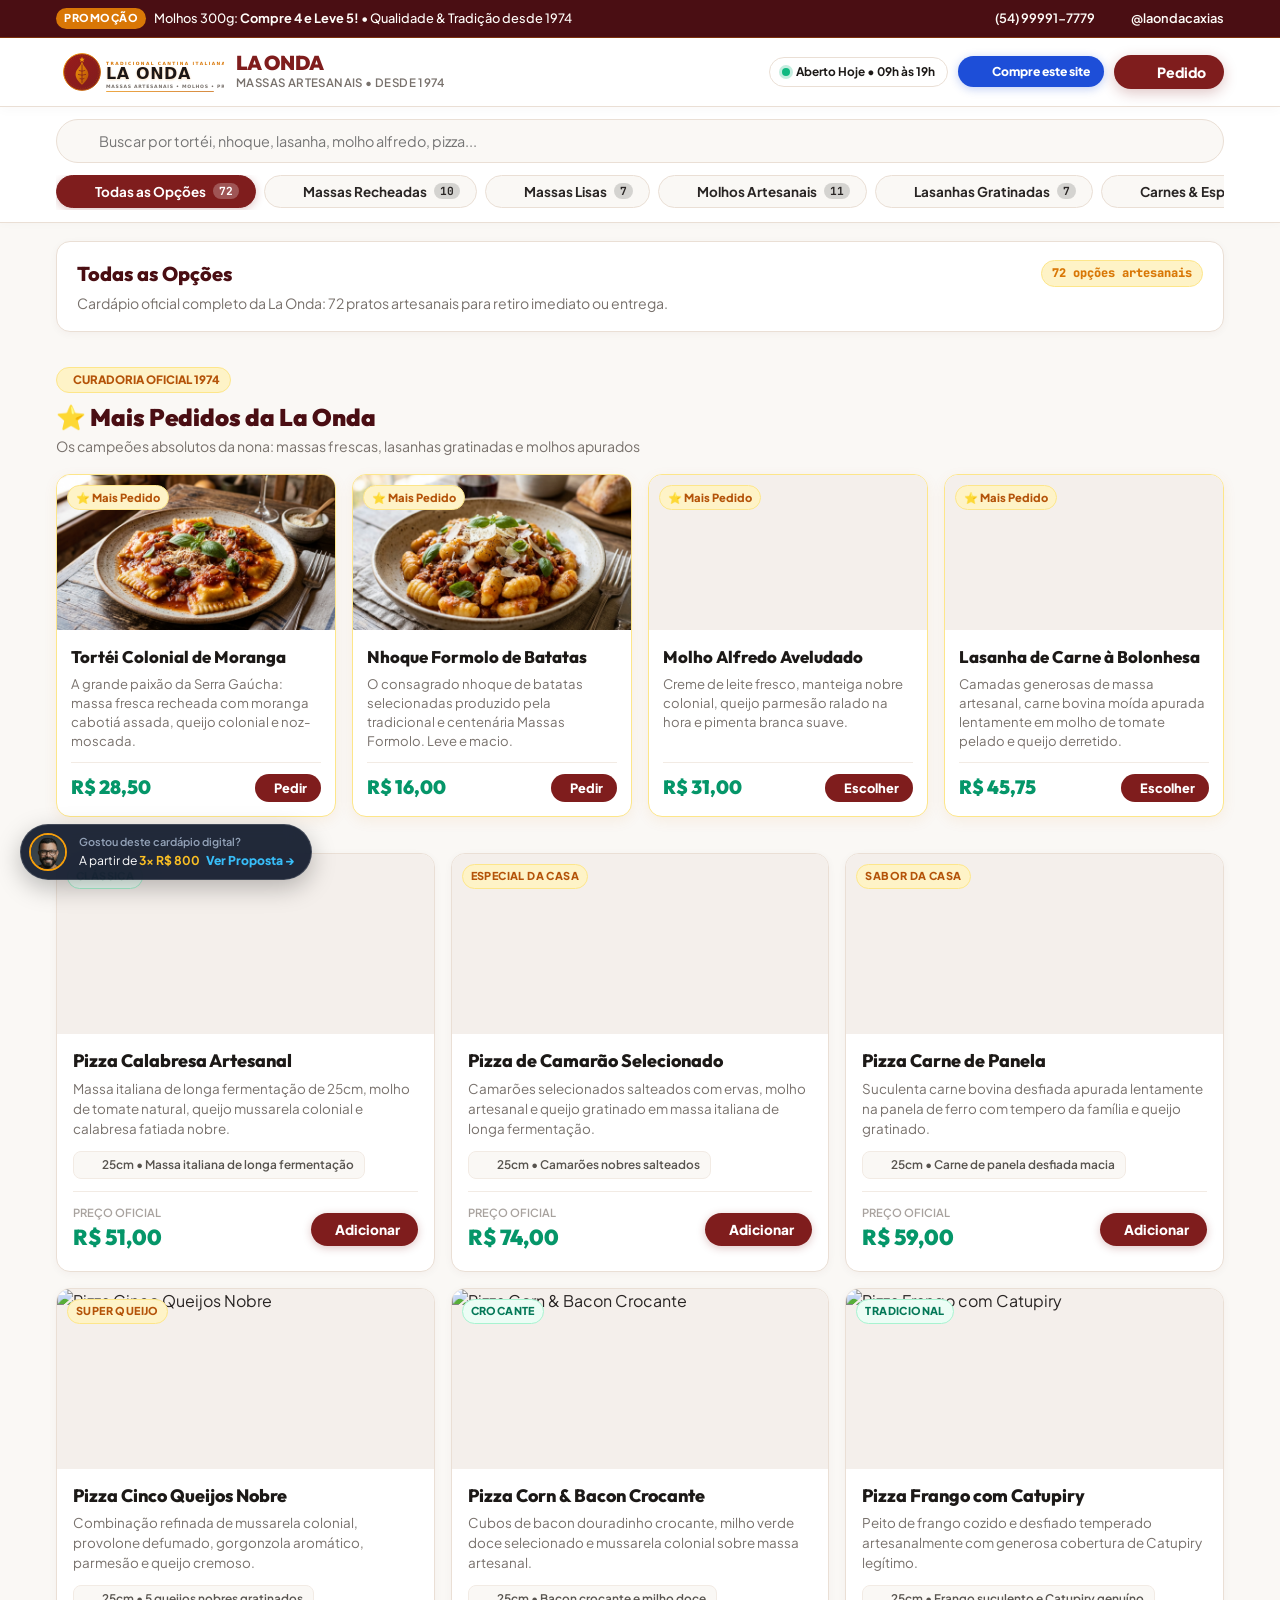
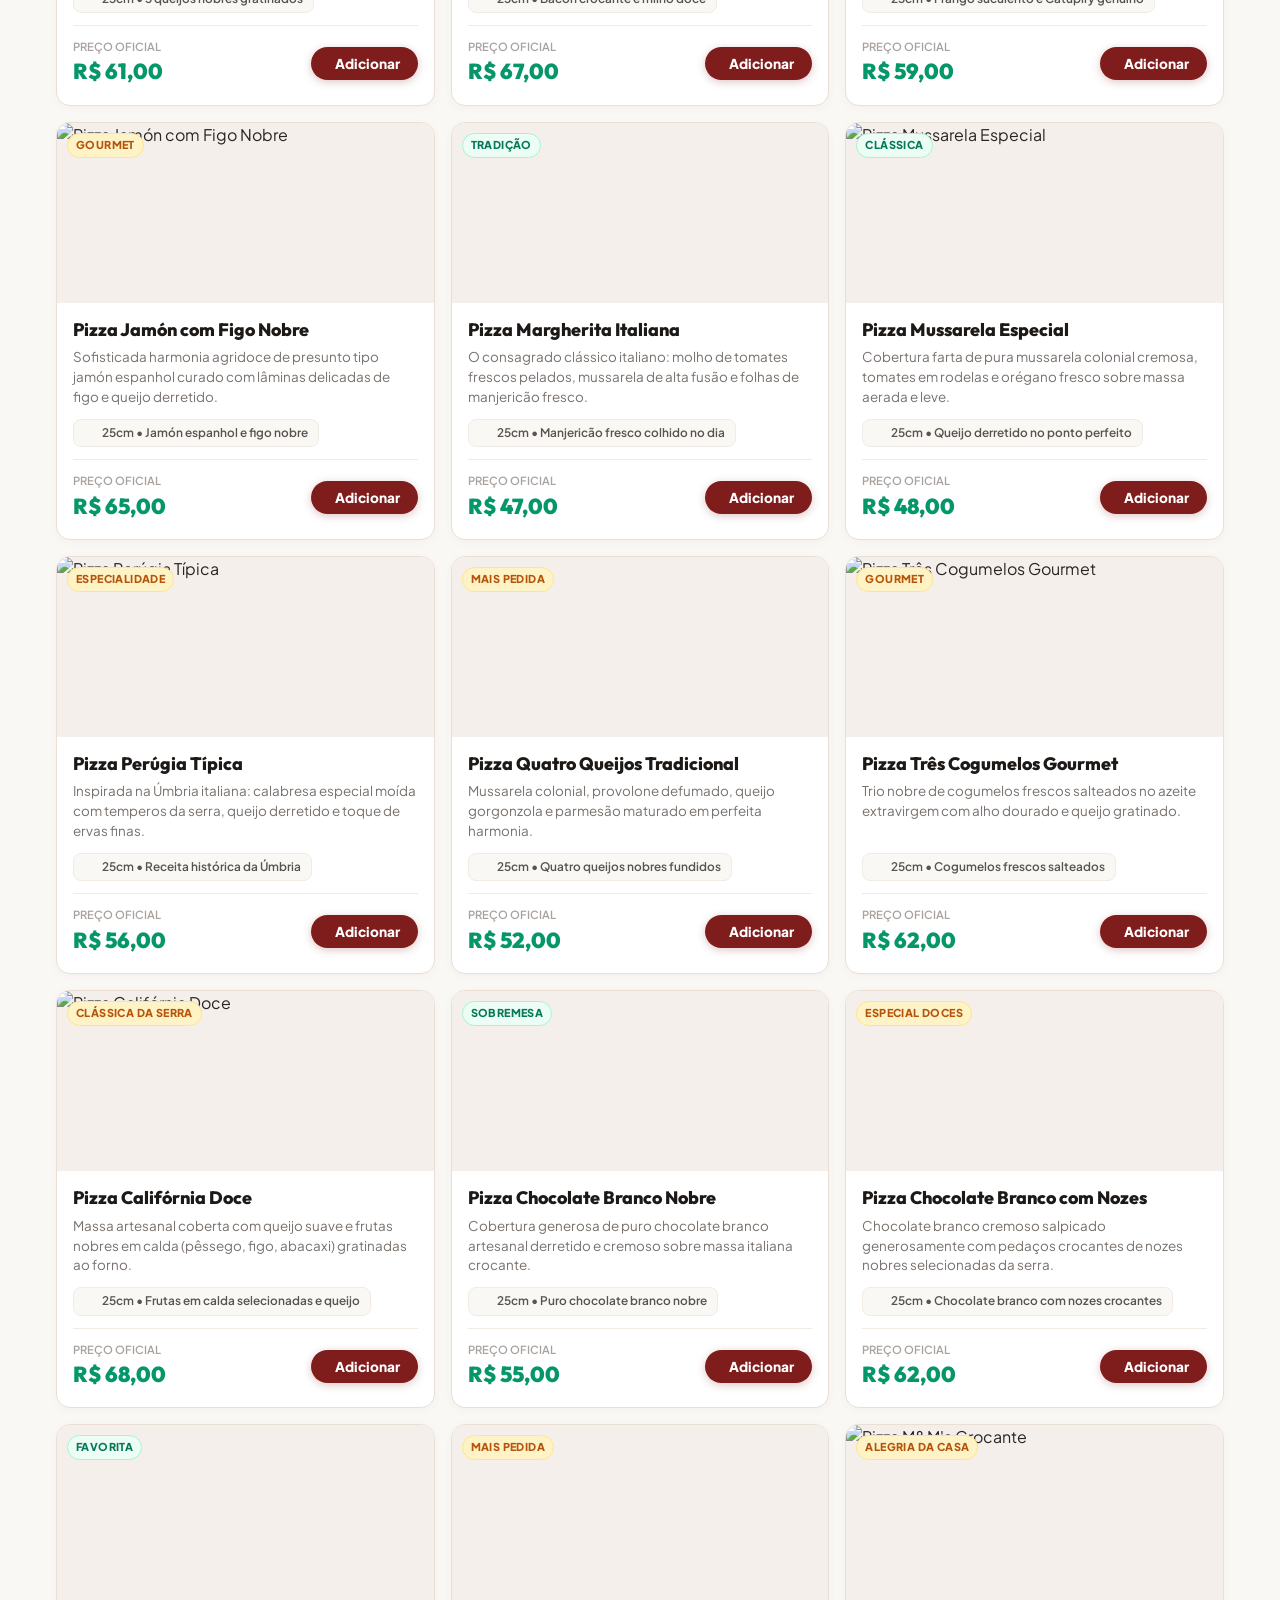
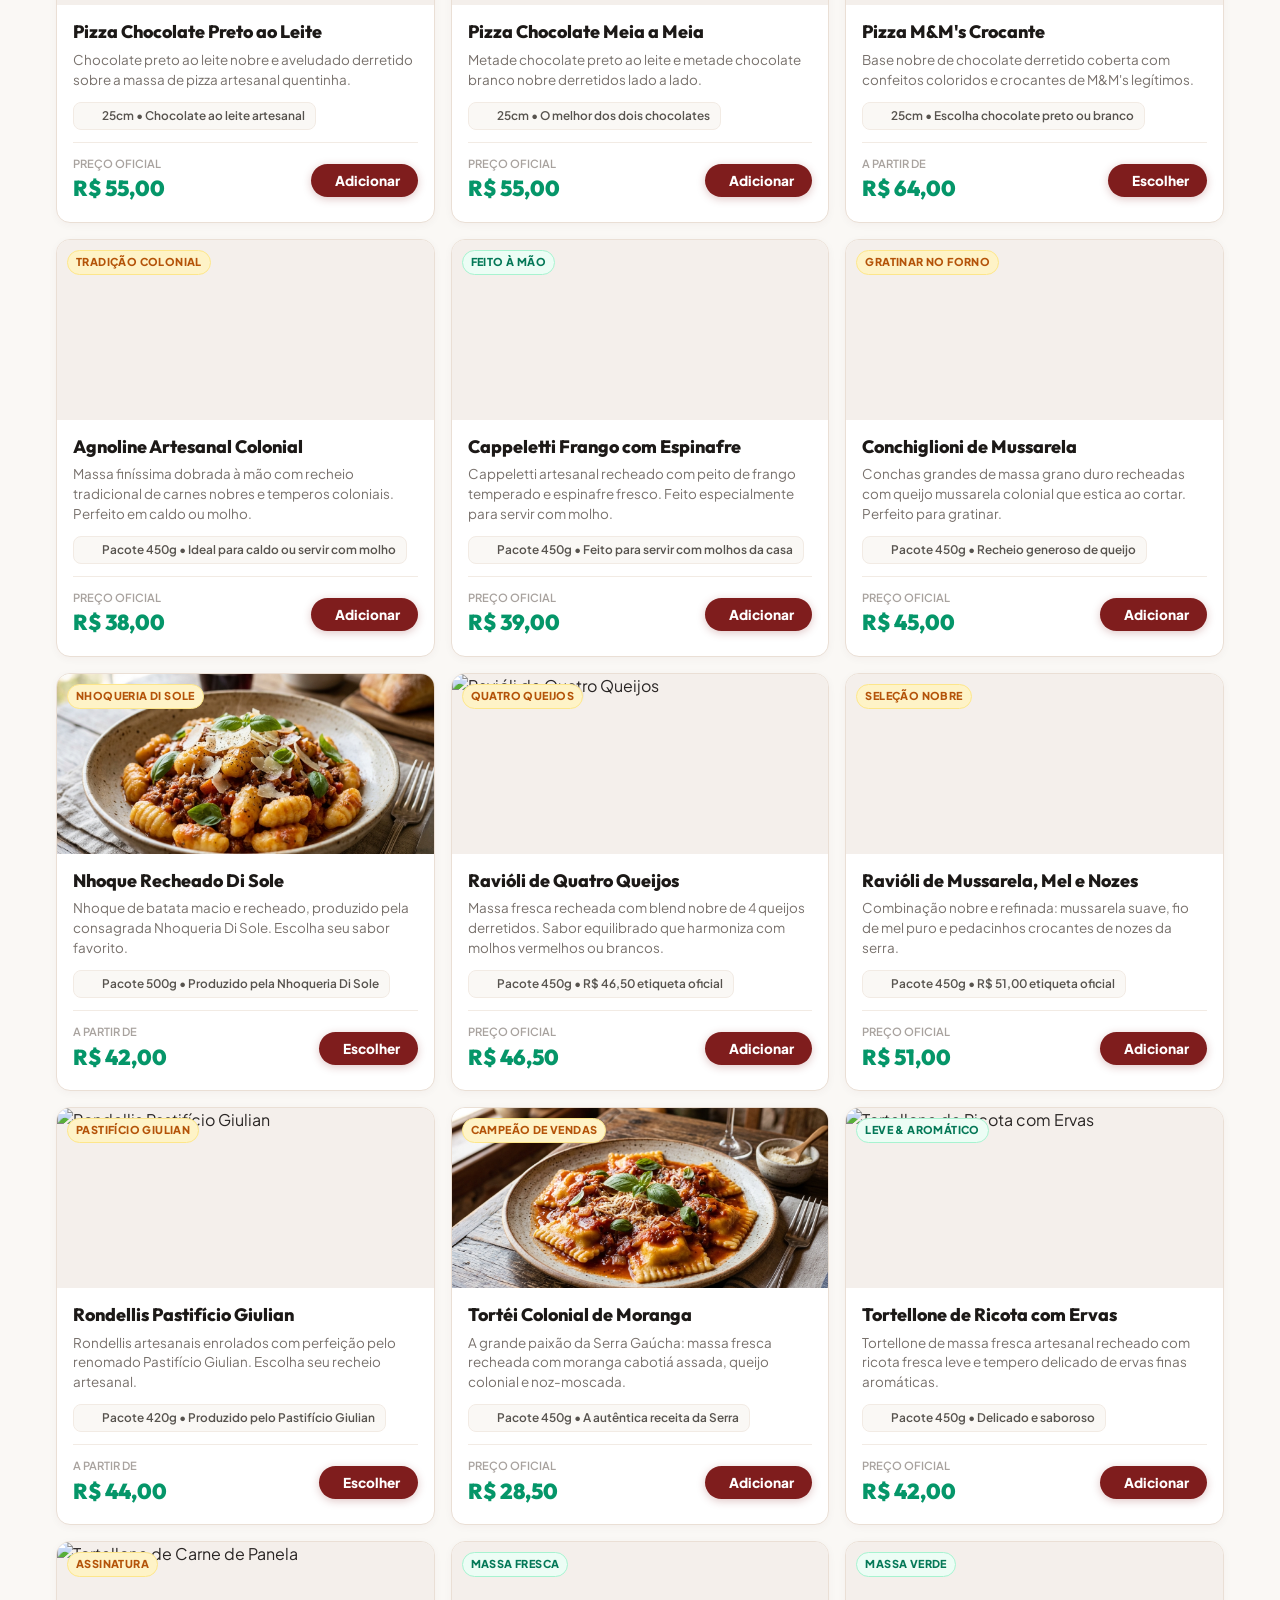
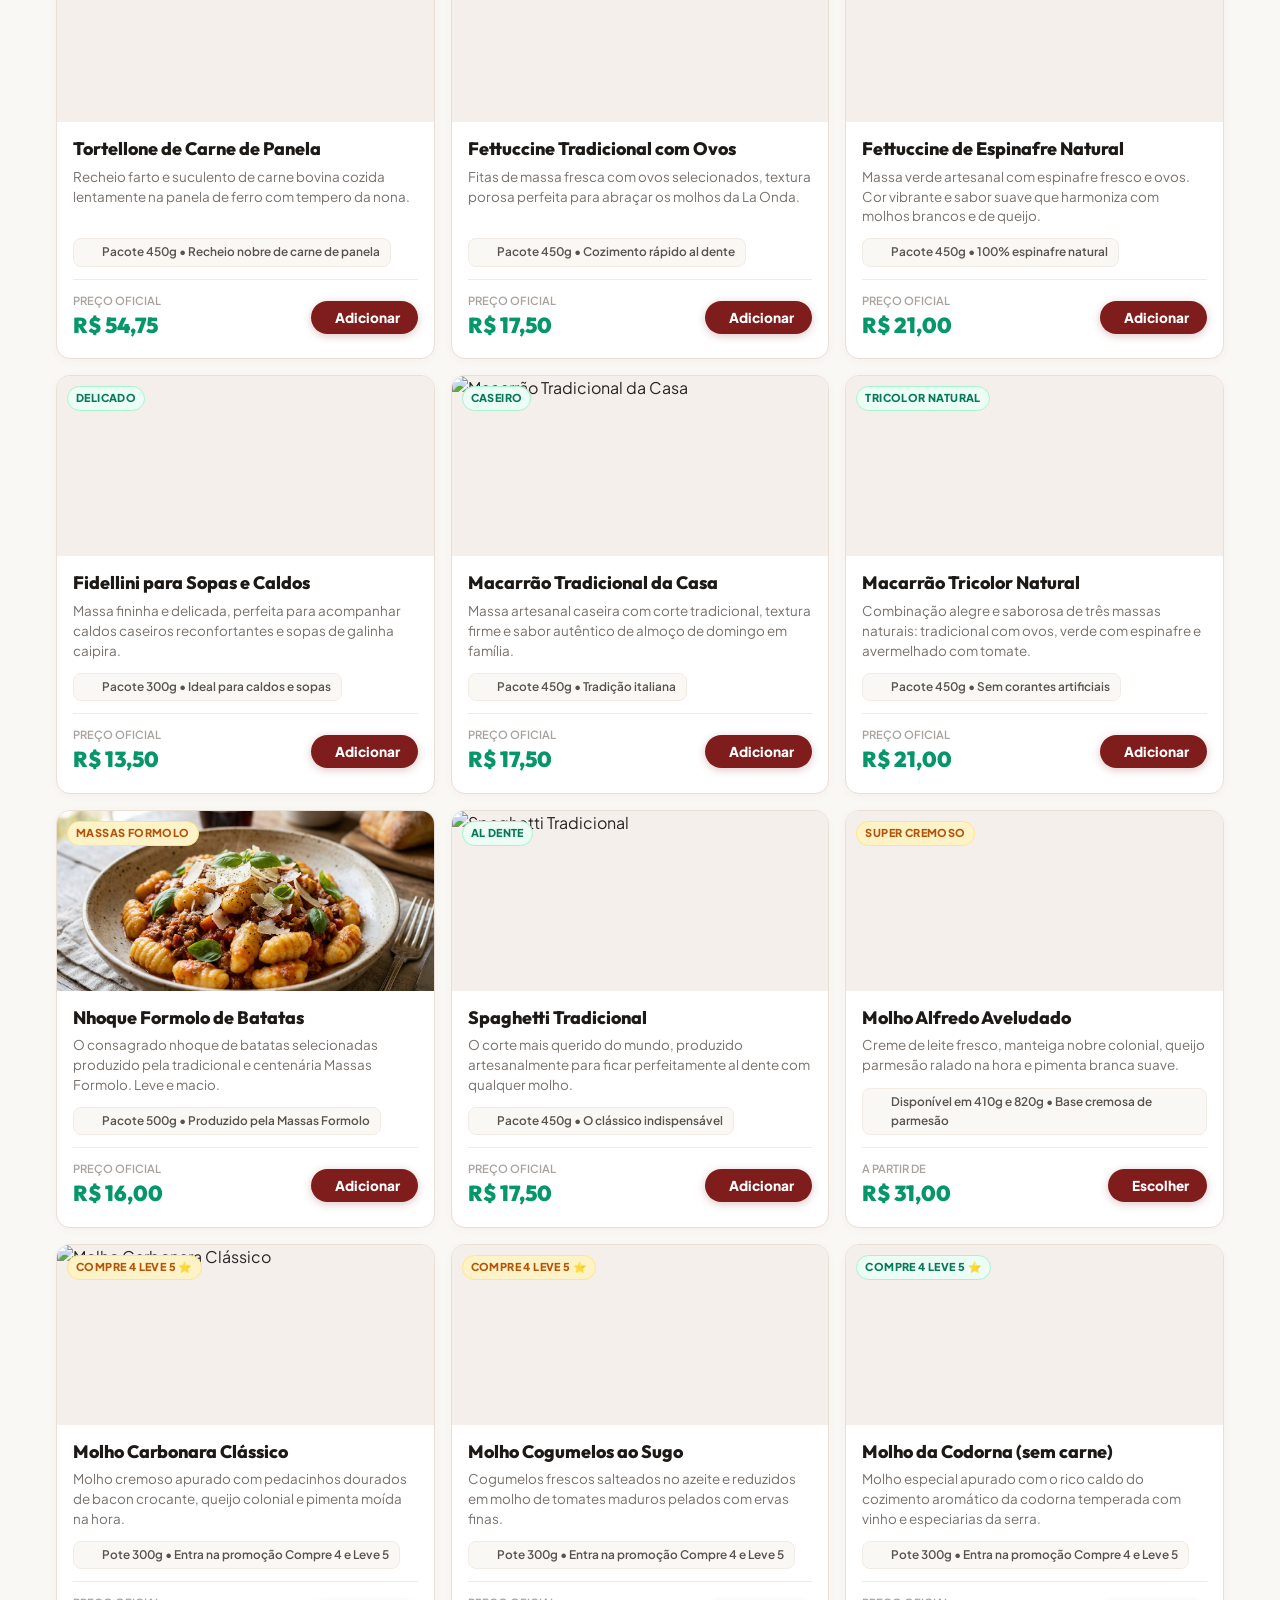
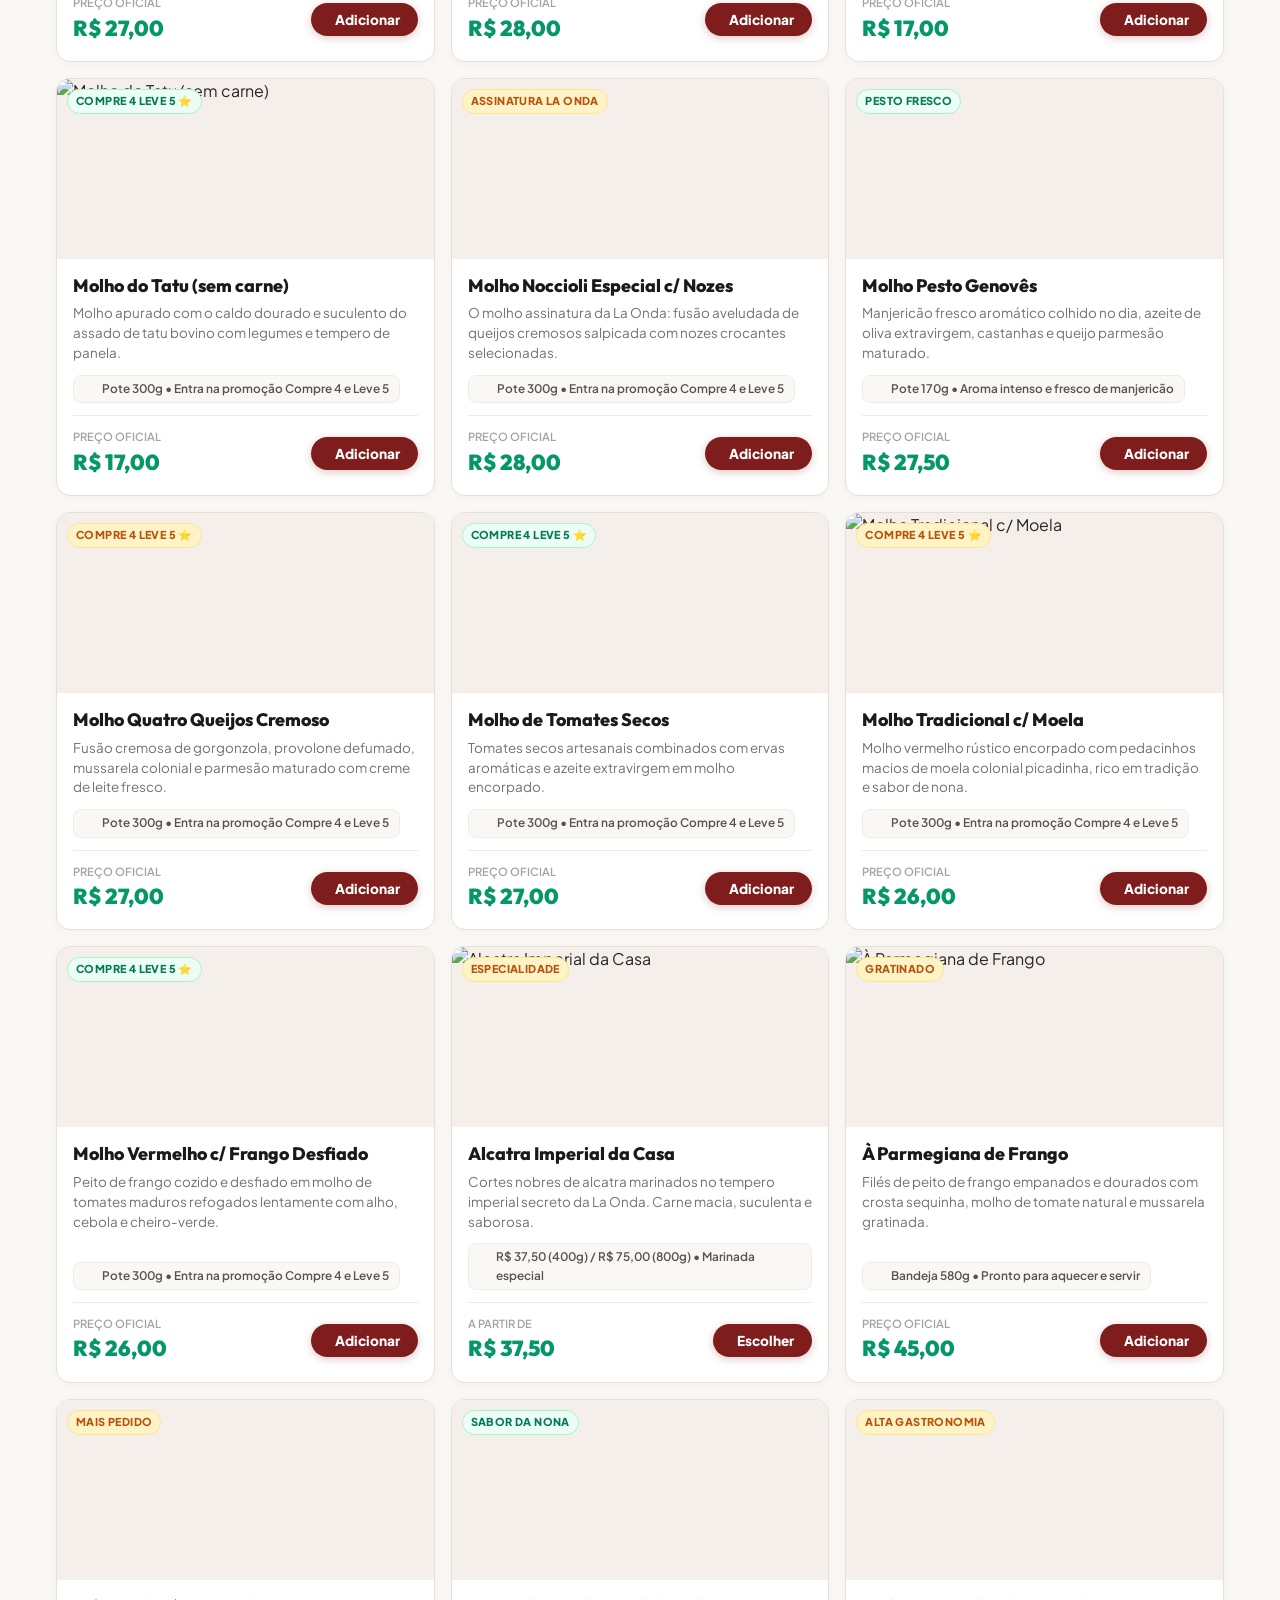
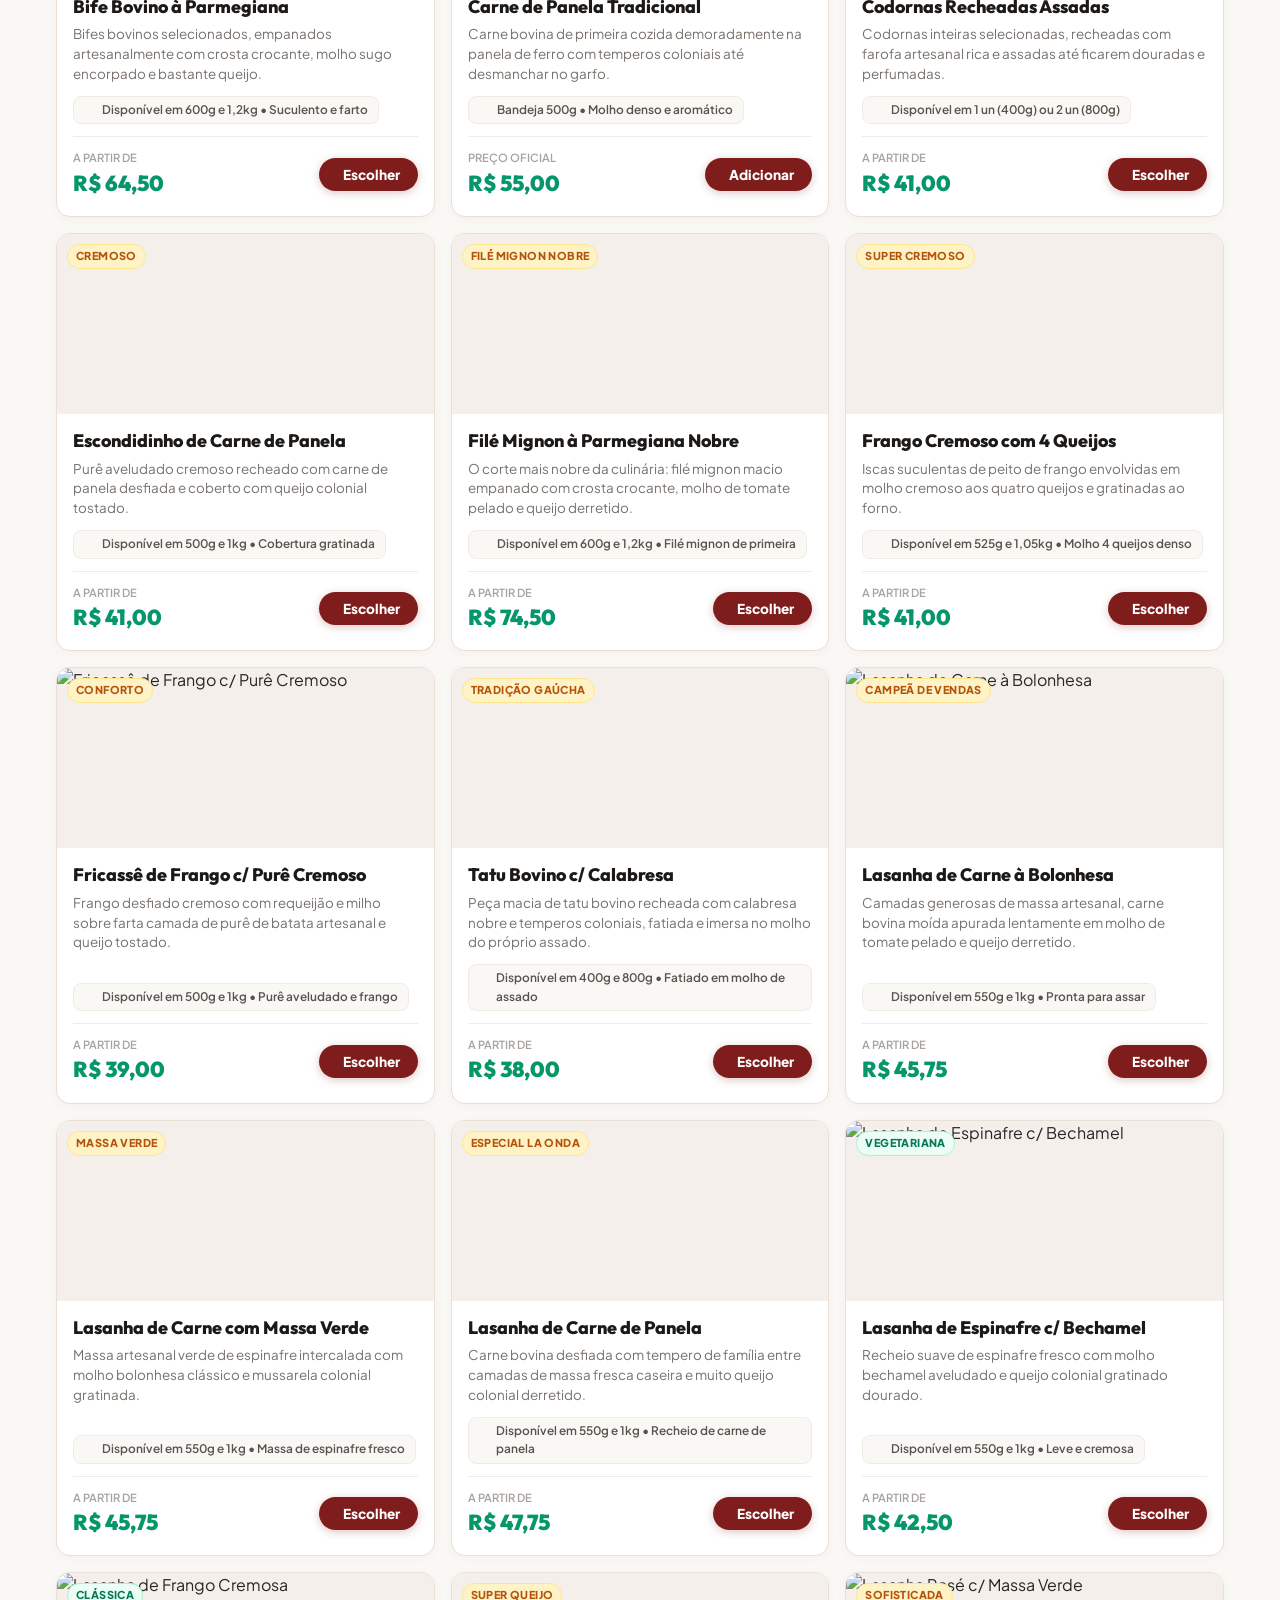
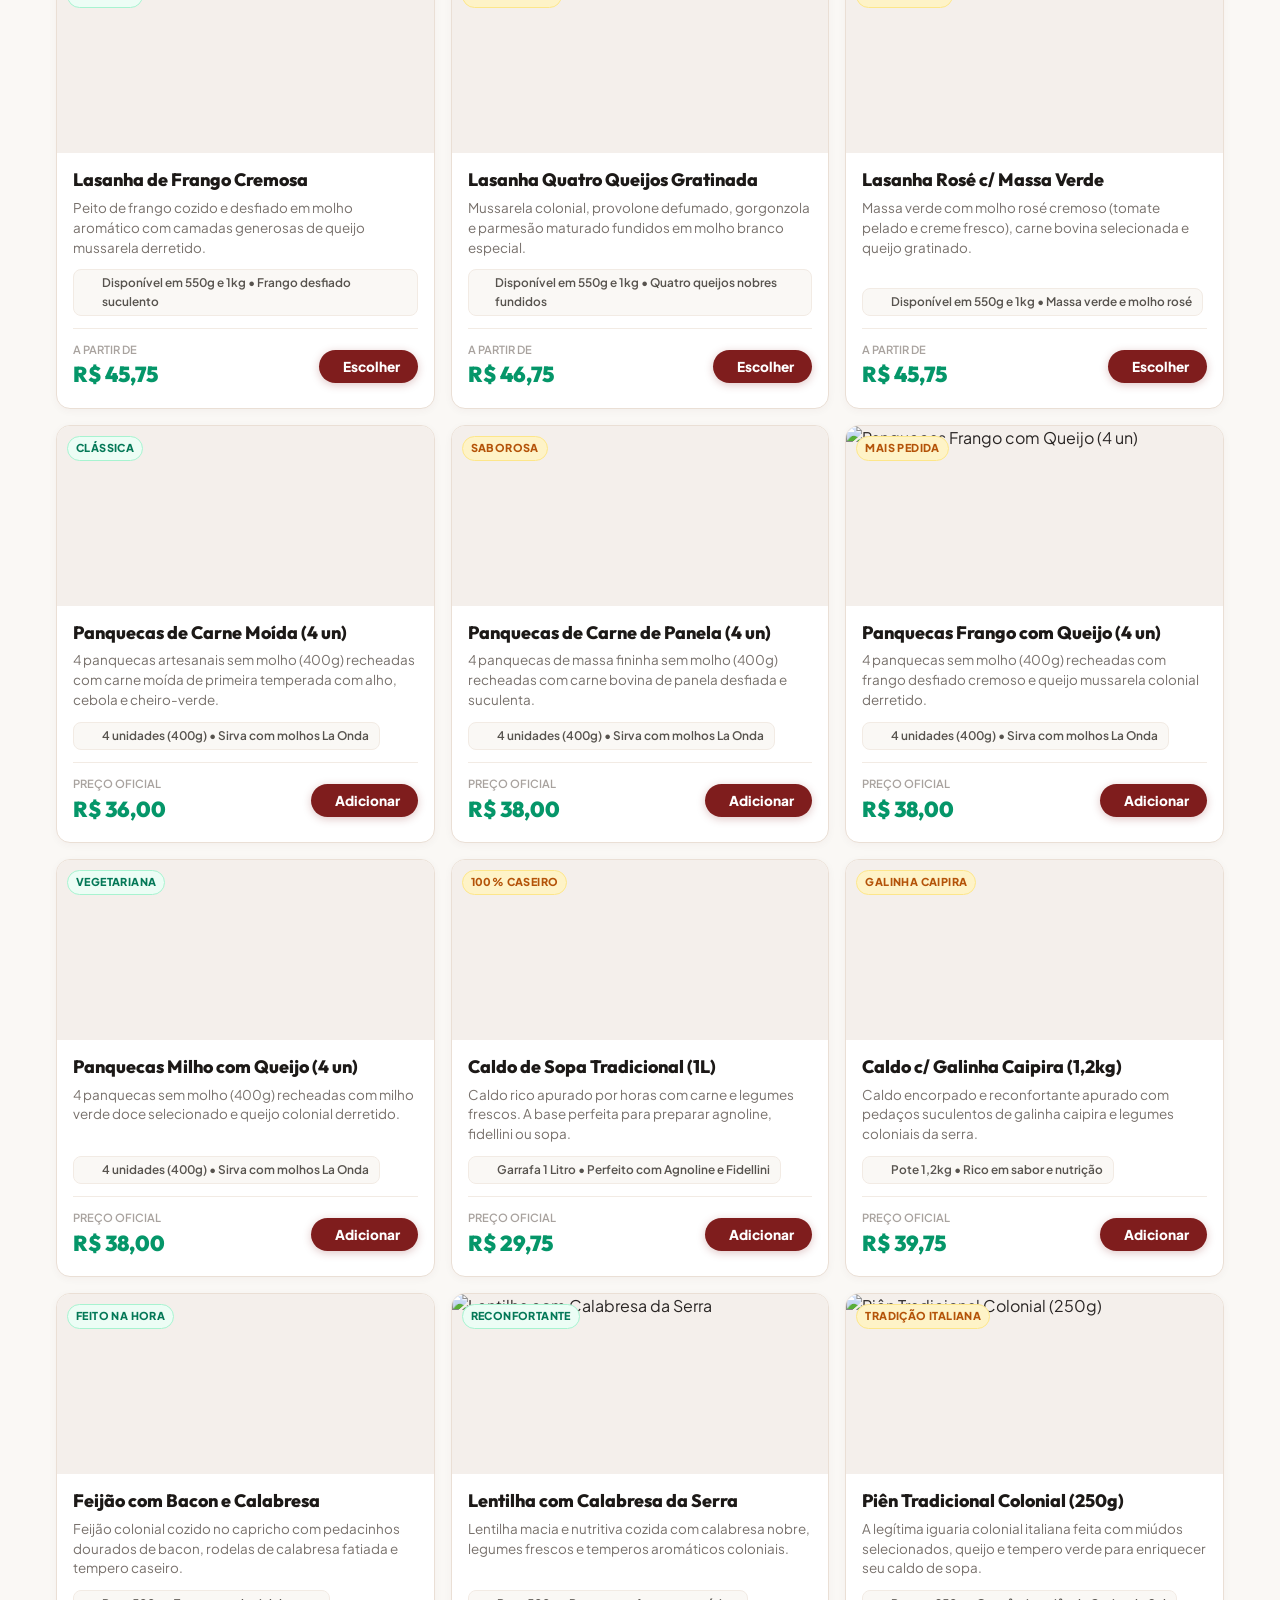
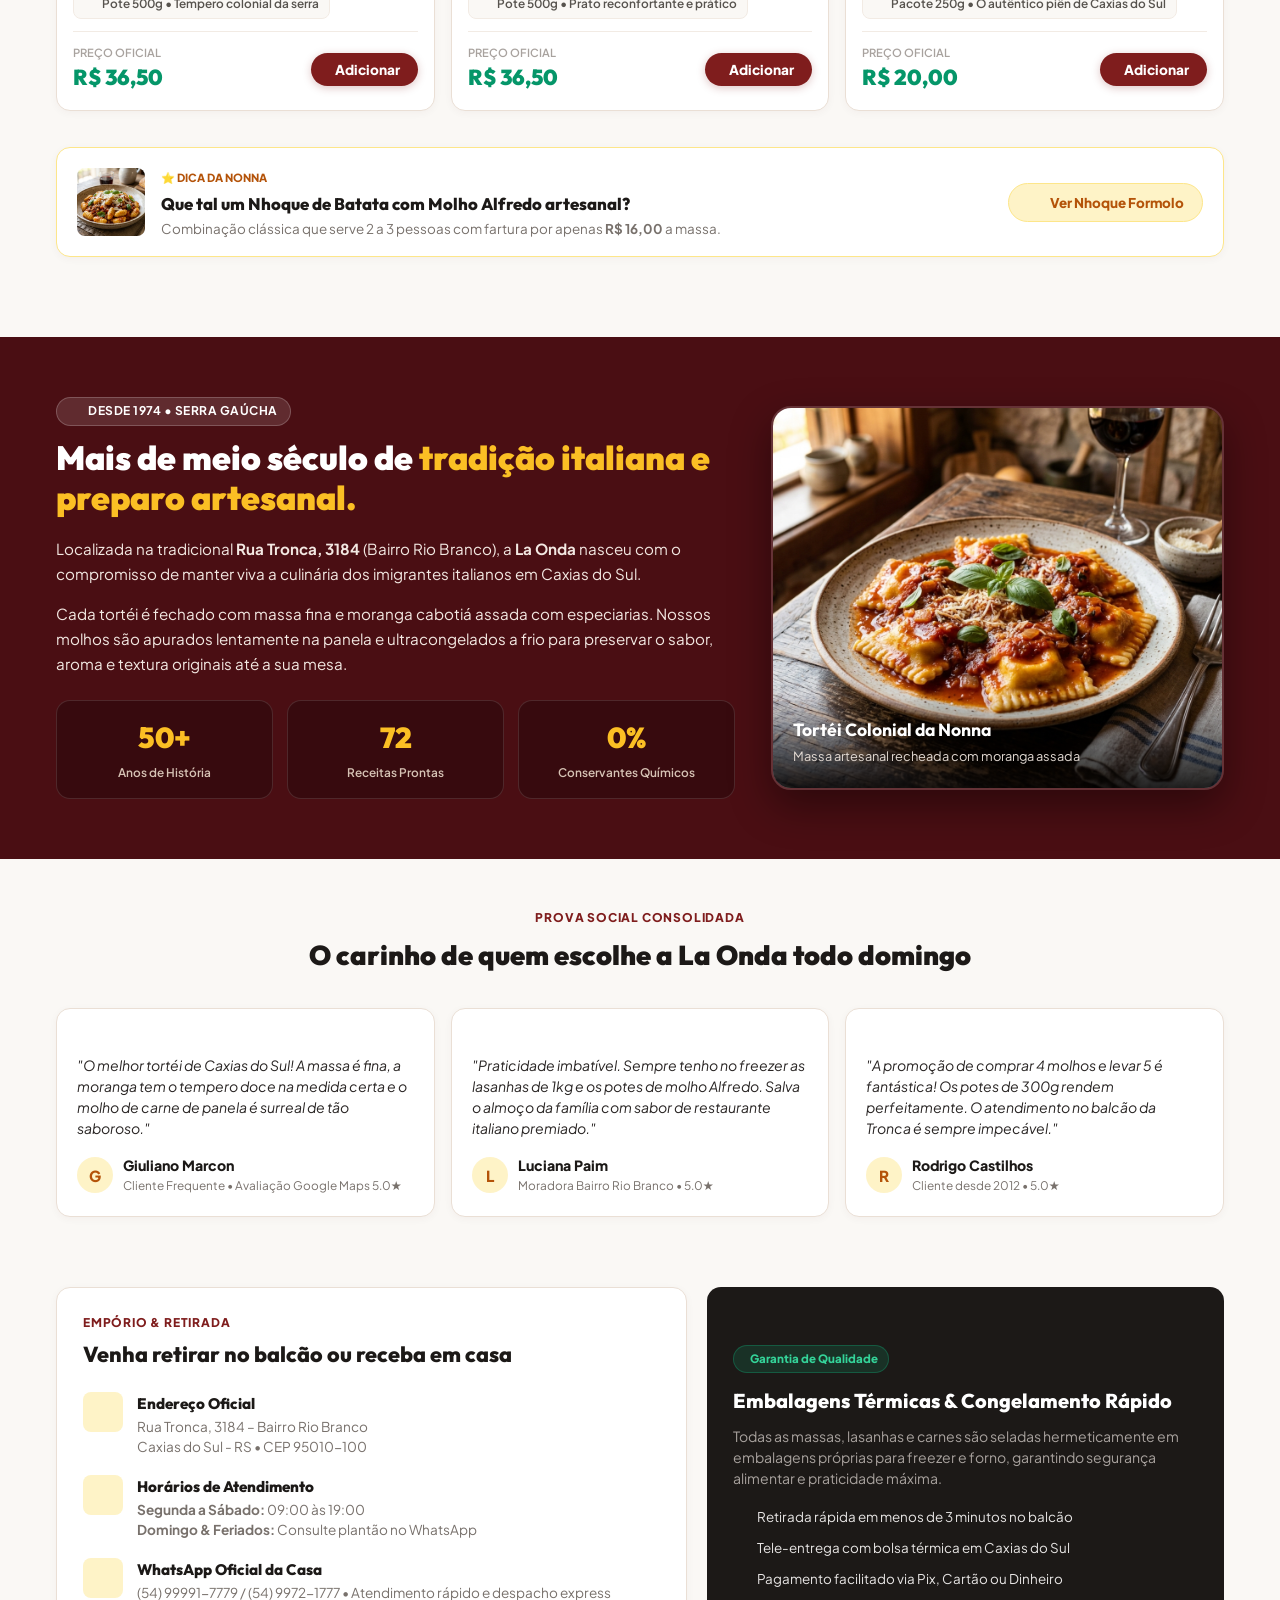
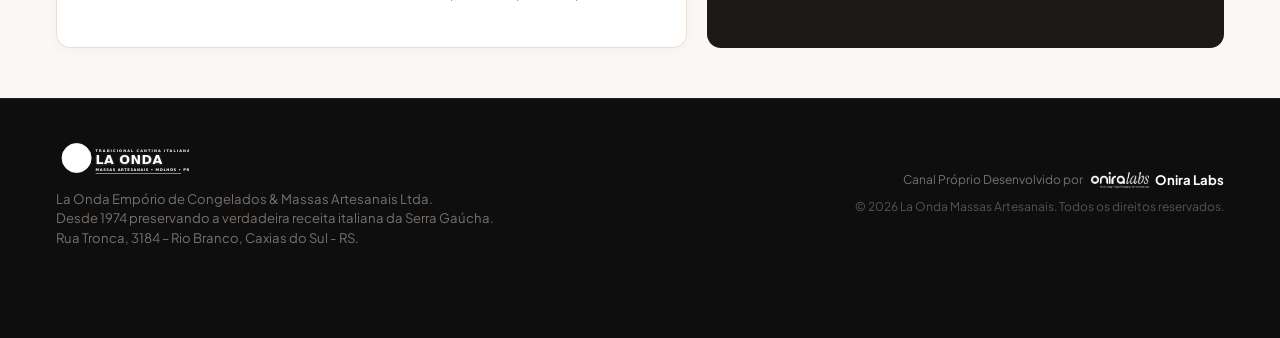
==== commit f75cb770: "refactor(la-onda): simplificacao da proposta e remocao do copiar chave no carrinho" ====
--- a/index.html
+++ b/index.html
@@ -540,18 +540,6 @@
           </button>
         </div>
 
-        <!-- Box de Chave Pix Copia-e-Cola com Feedback Verde Dinâmico -->
-        <div id="pix-payment-box" class="pix-payment-box">
-          <div class="pix-info-header">
-            <span class="pix-tag">Chave Pix Oficial (Telefone)</span>
-            <small>AL Lunelli Indústria de Alimentos Ltda</small>
-          </div>
-          <button type="button" class="btn-copy-pix" id="btn-copy-pix" onclick="window.copyPixKey()">
-            <i data-lucide="copy"></i>
-            <span>Copiar Chave: 5554999917779</span>
-          </button>
-        </div>
-
         <!-- Input de Troco para Dinheiro -->
         <div id="troco-input-box" style="display:none;margin-top:8px;">
           <input type="text" id="troco-val" class="cart-input" placeholder="Troco para quanto? (Ex: R$ 100,00)">
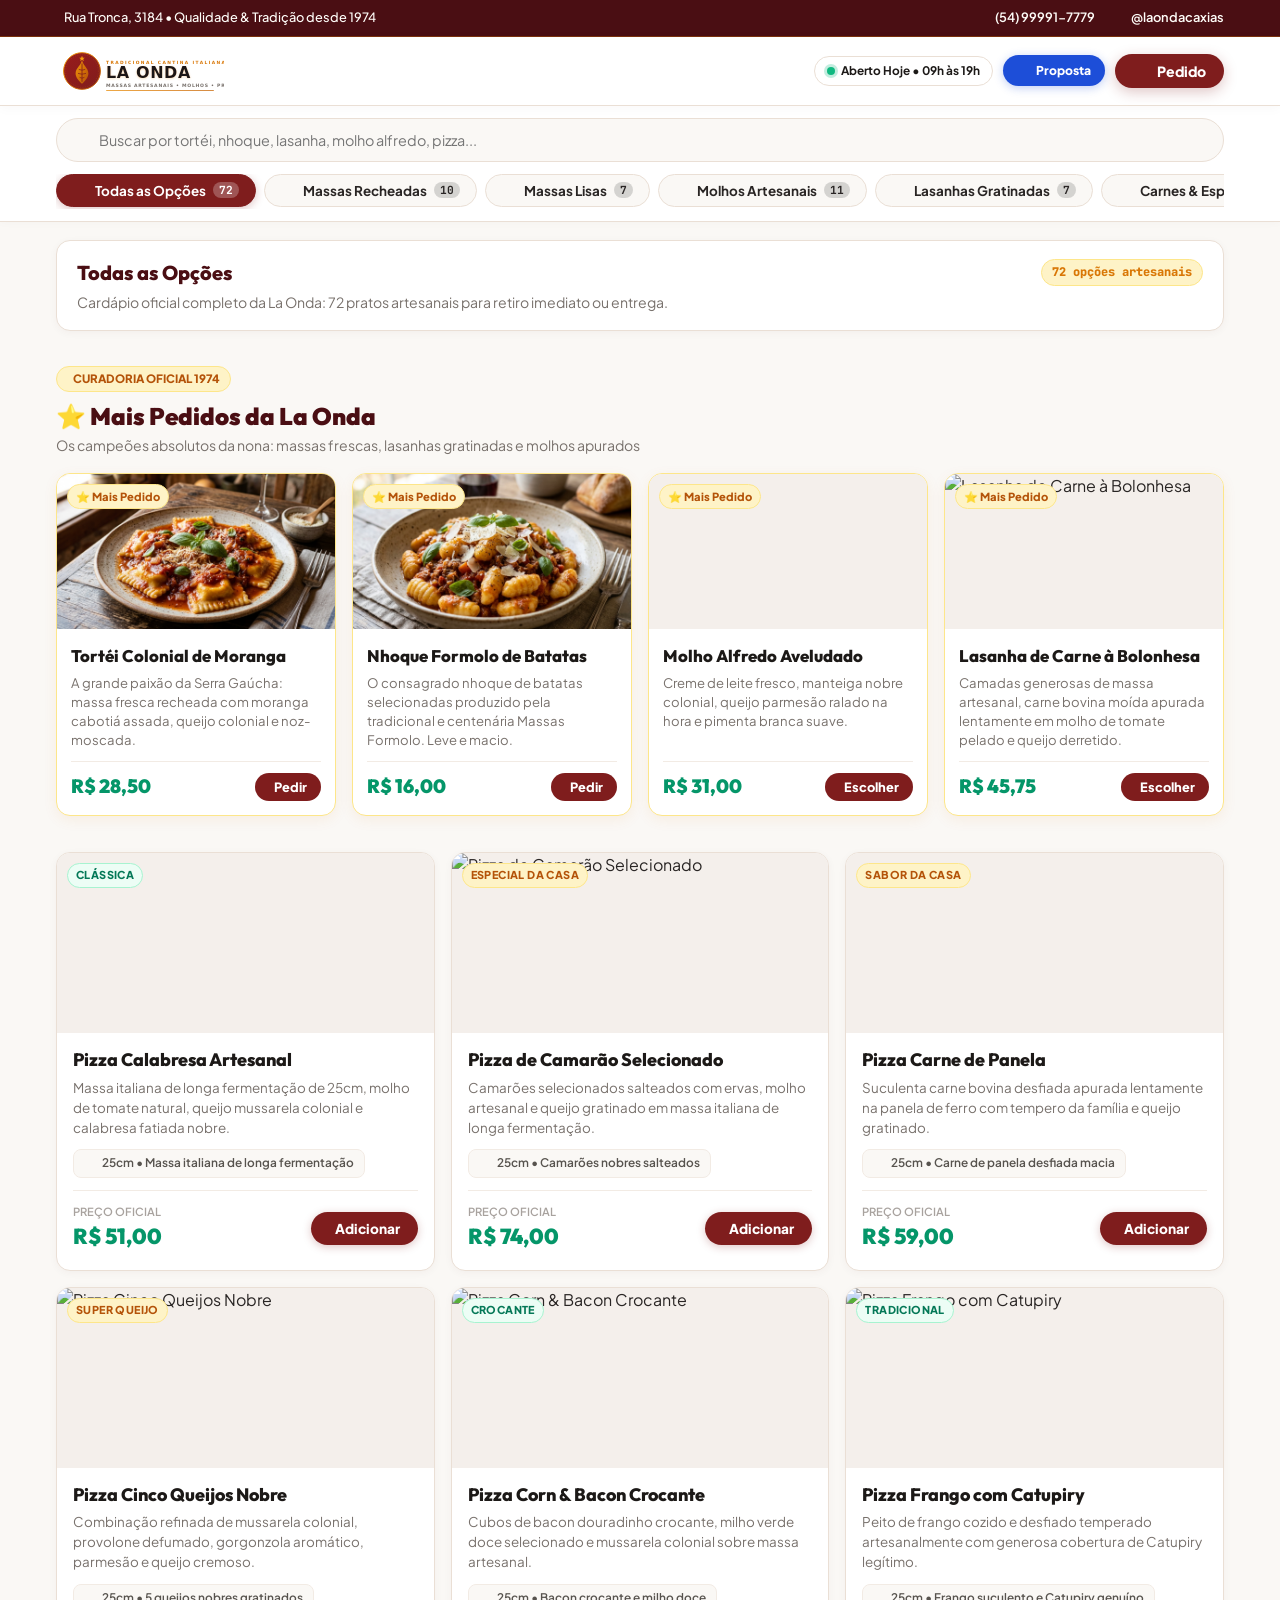
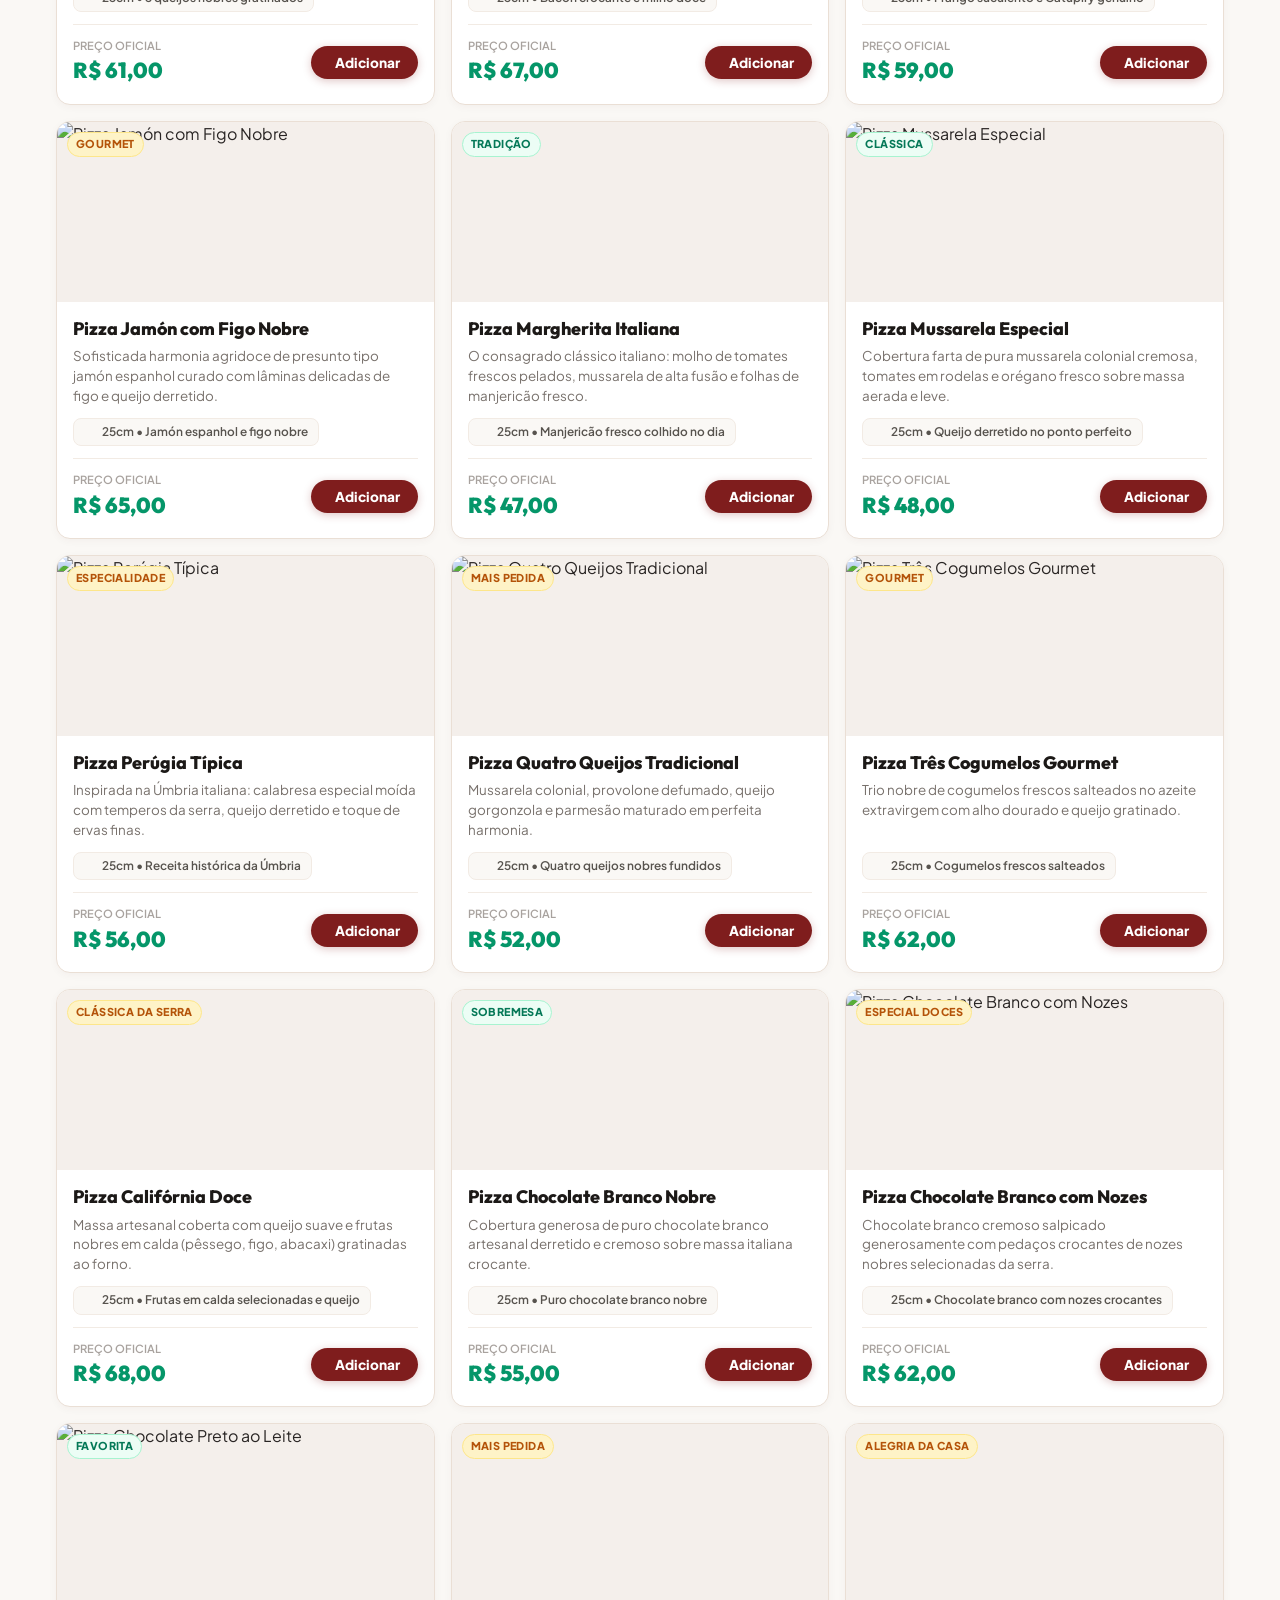
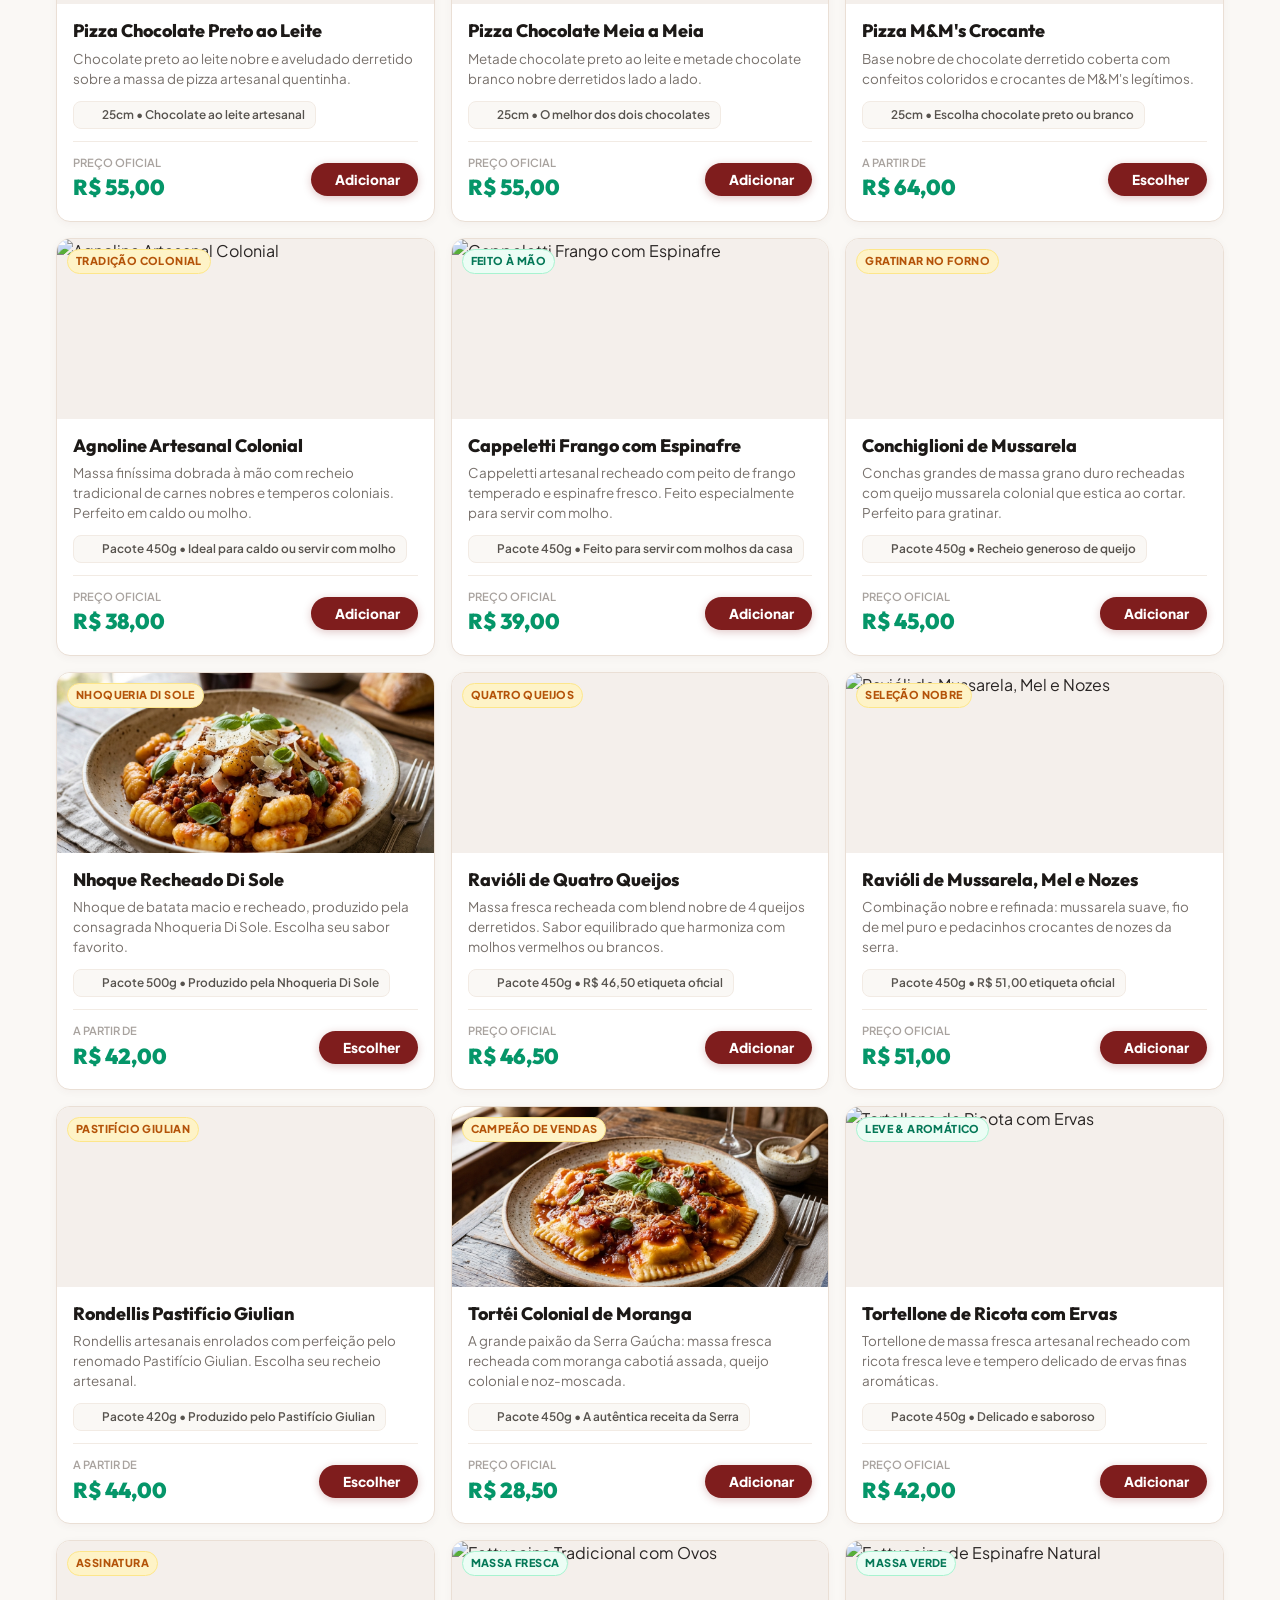
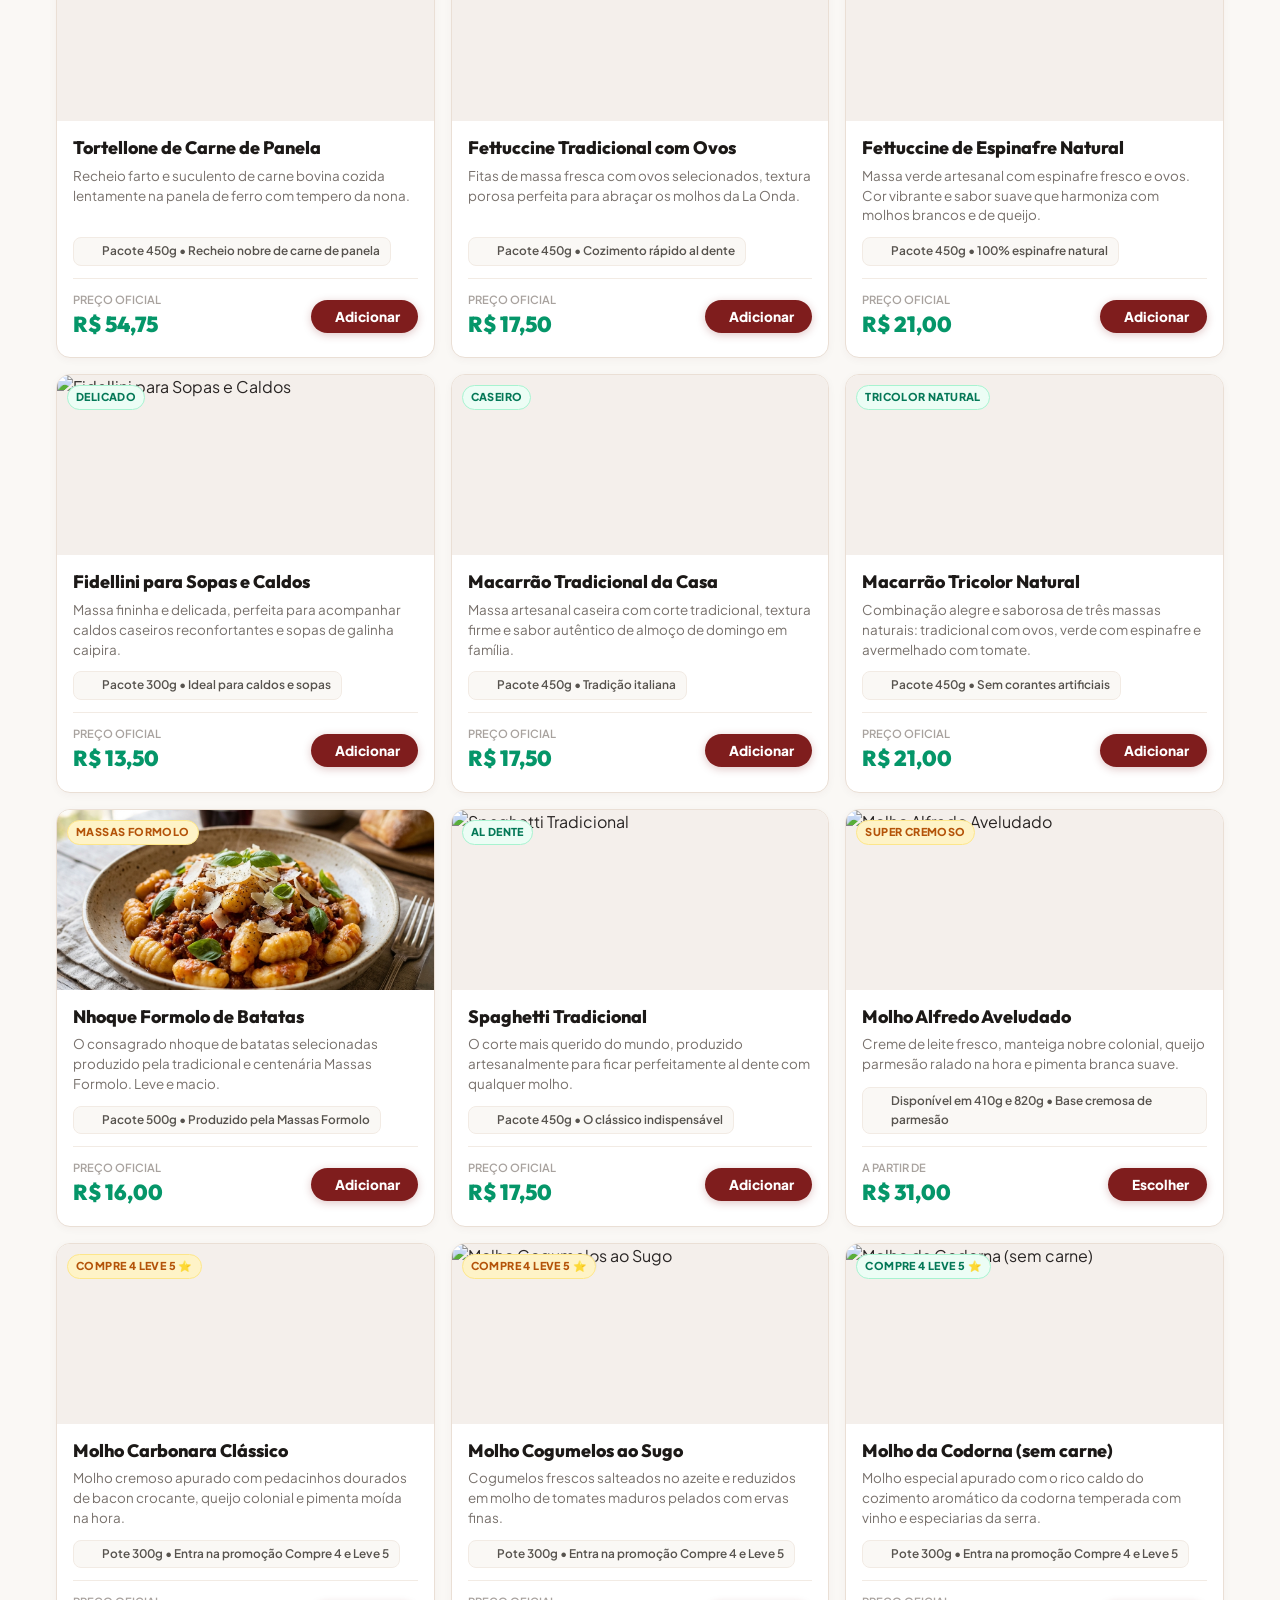
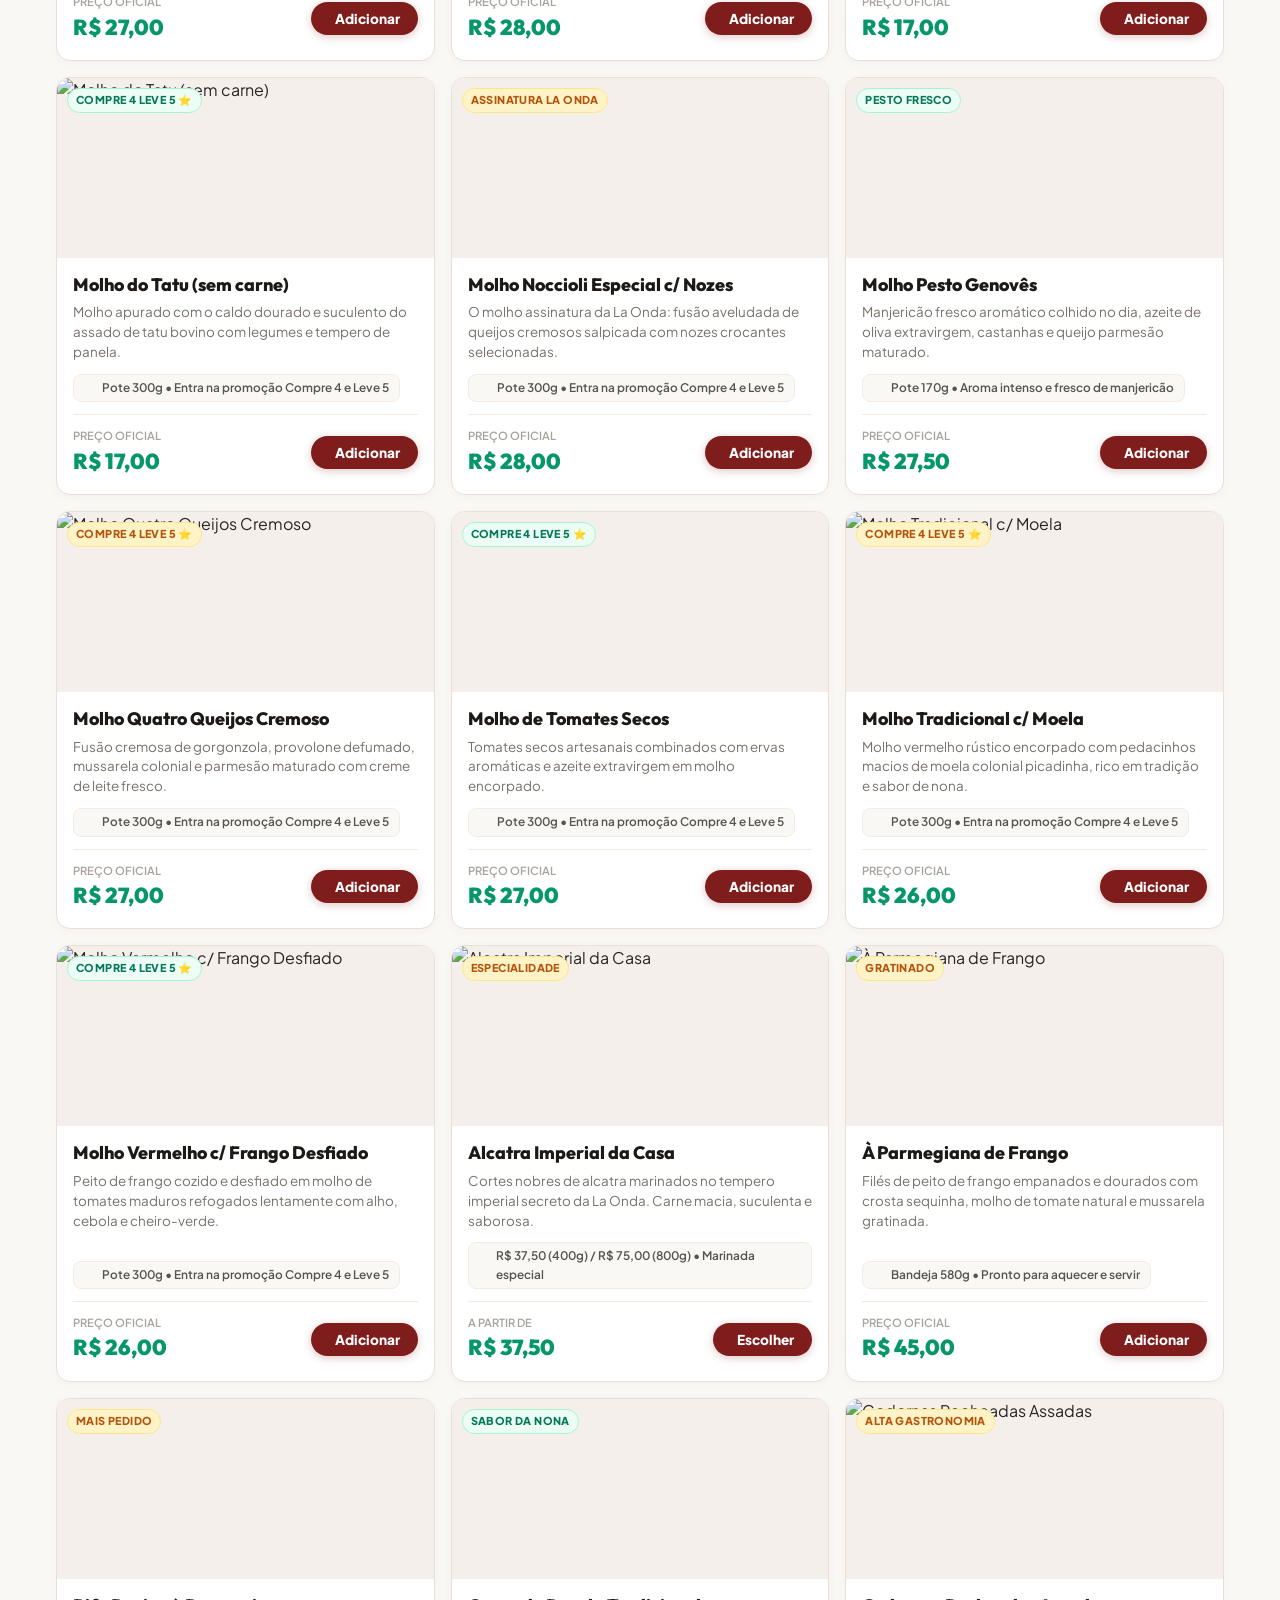
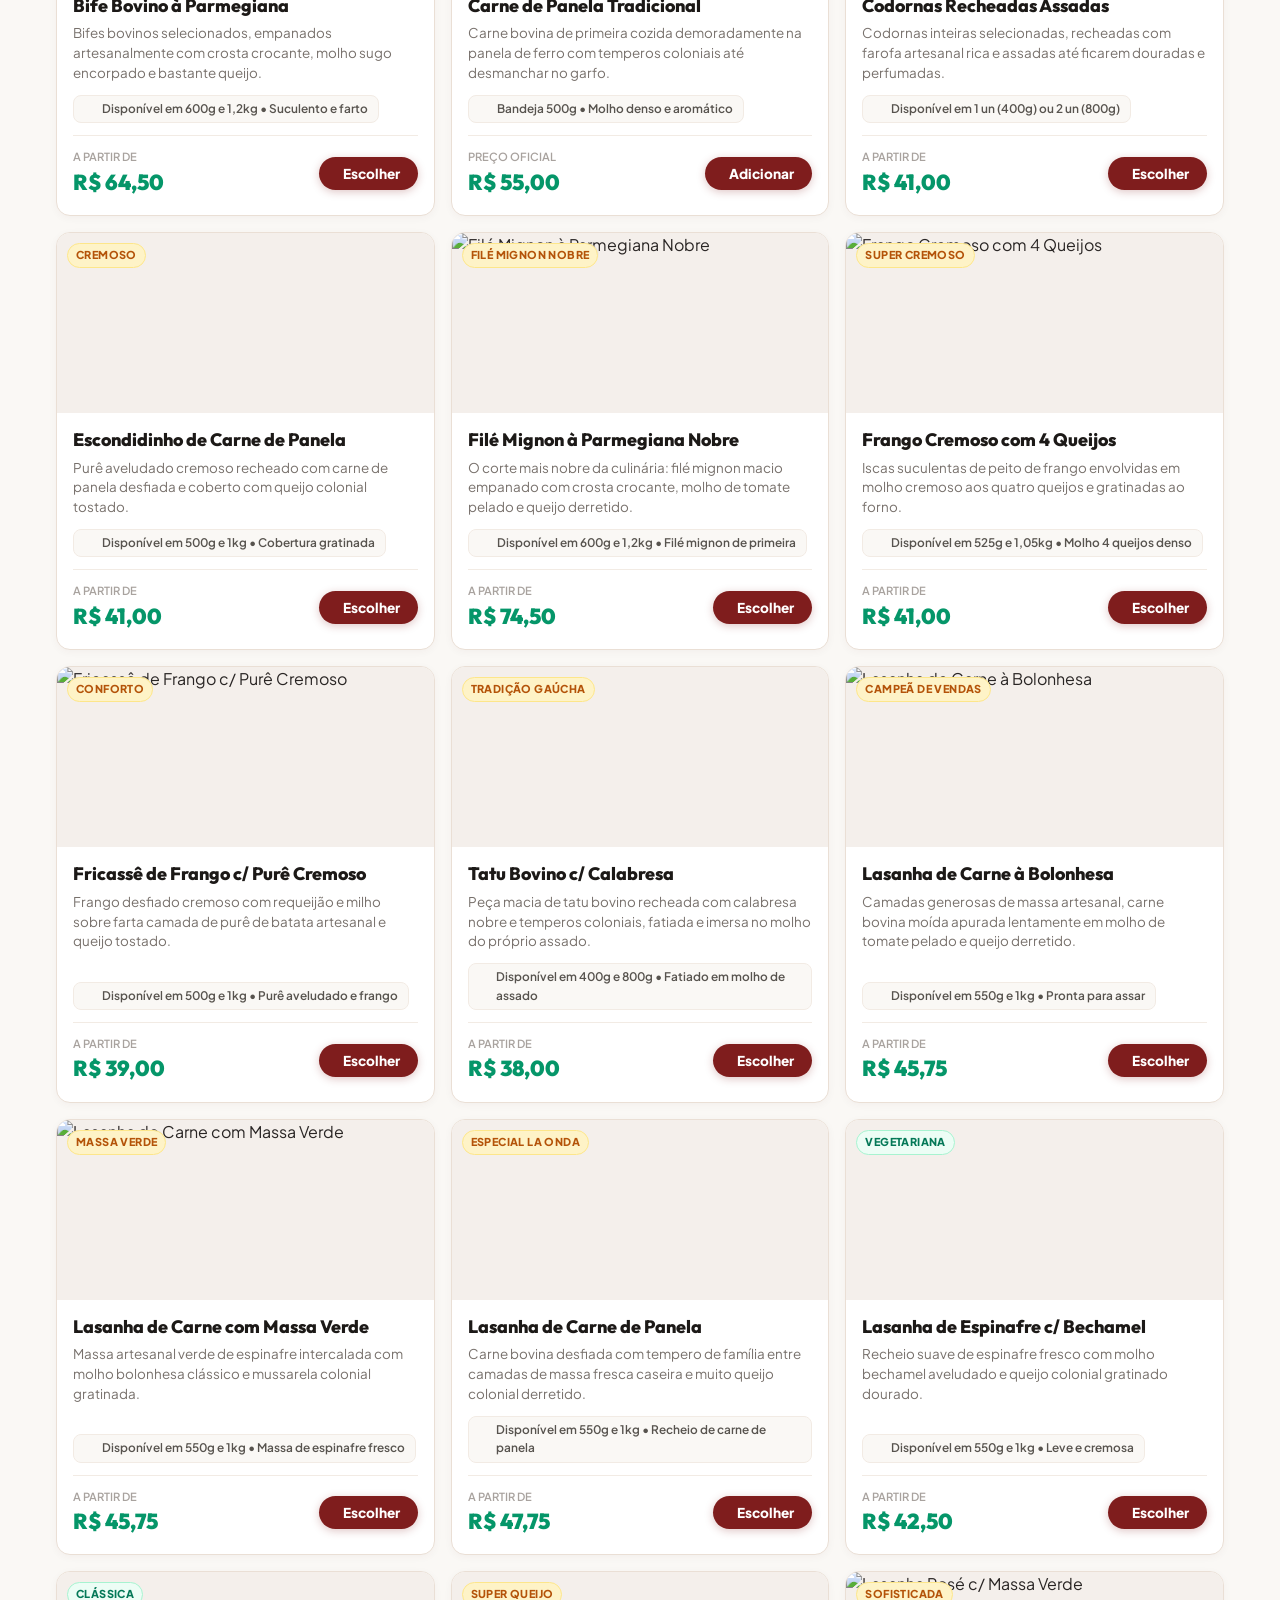
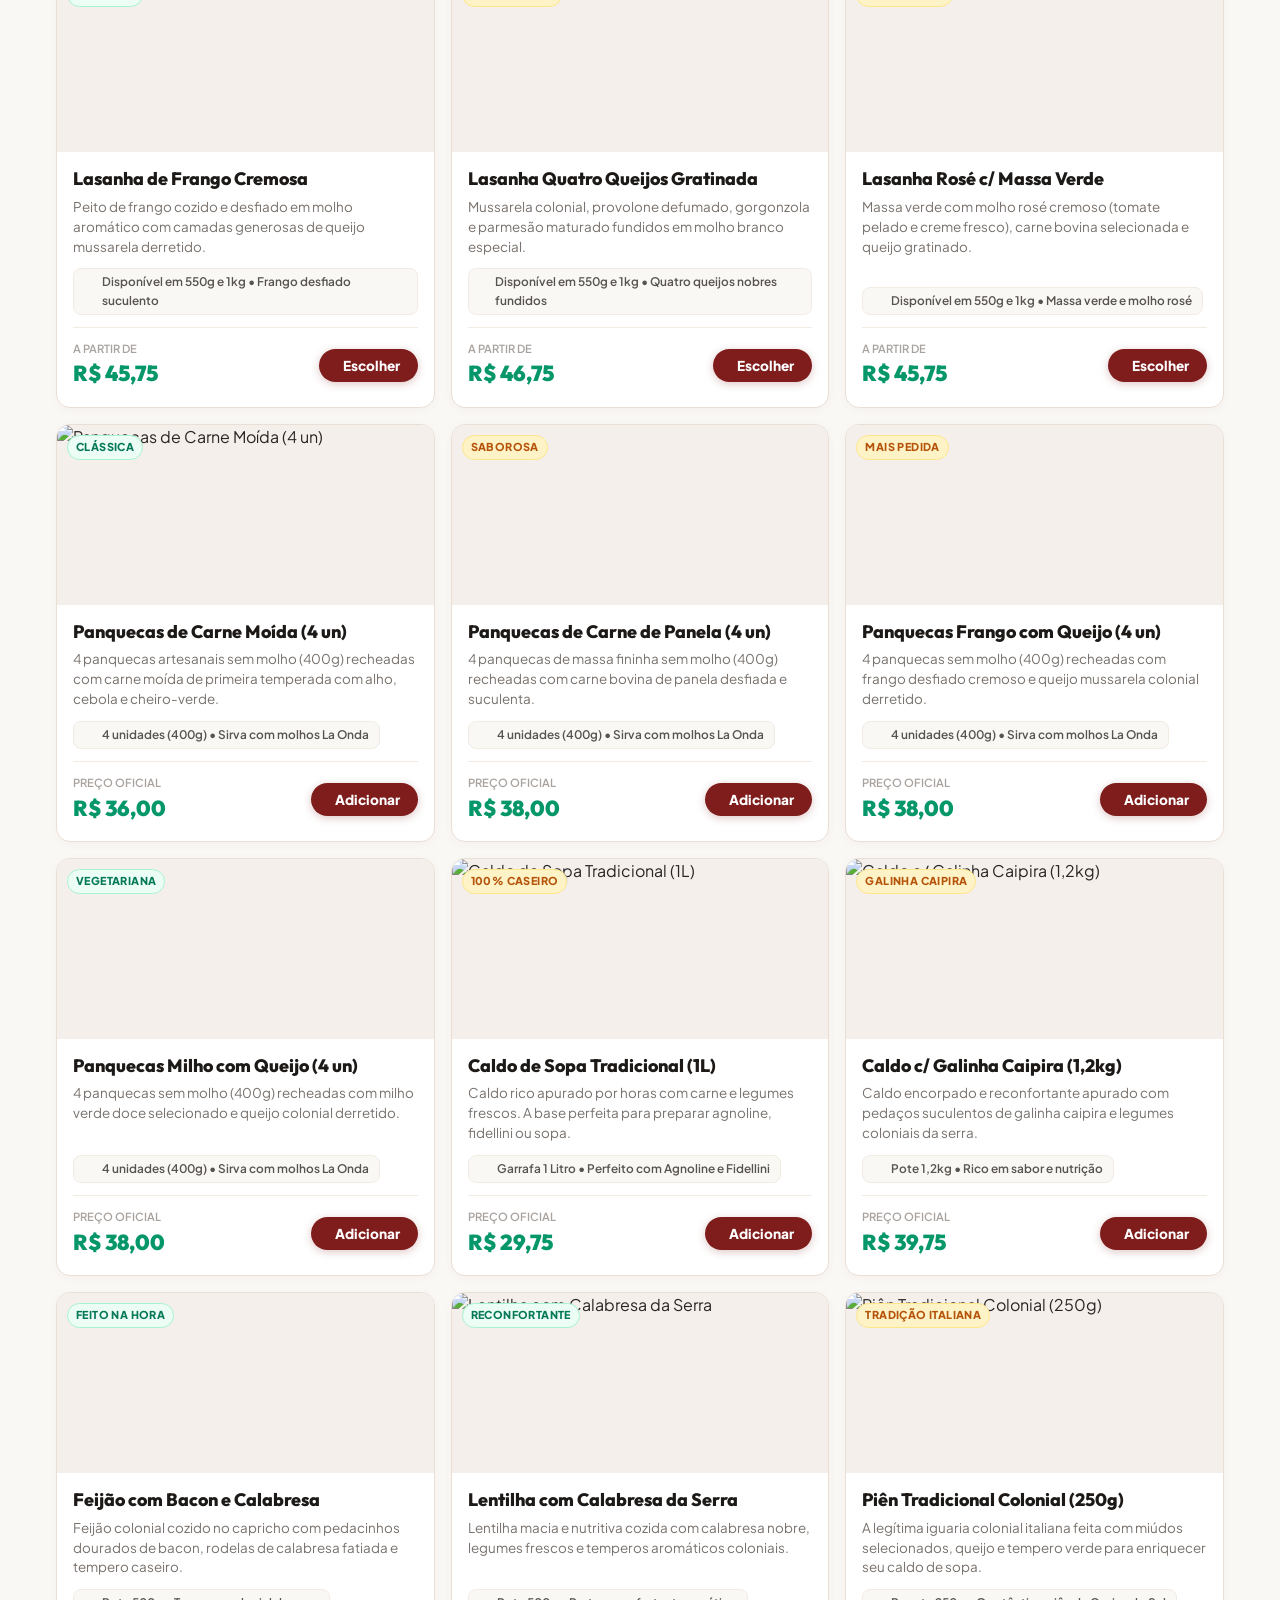
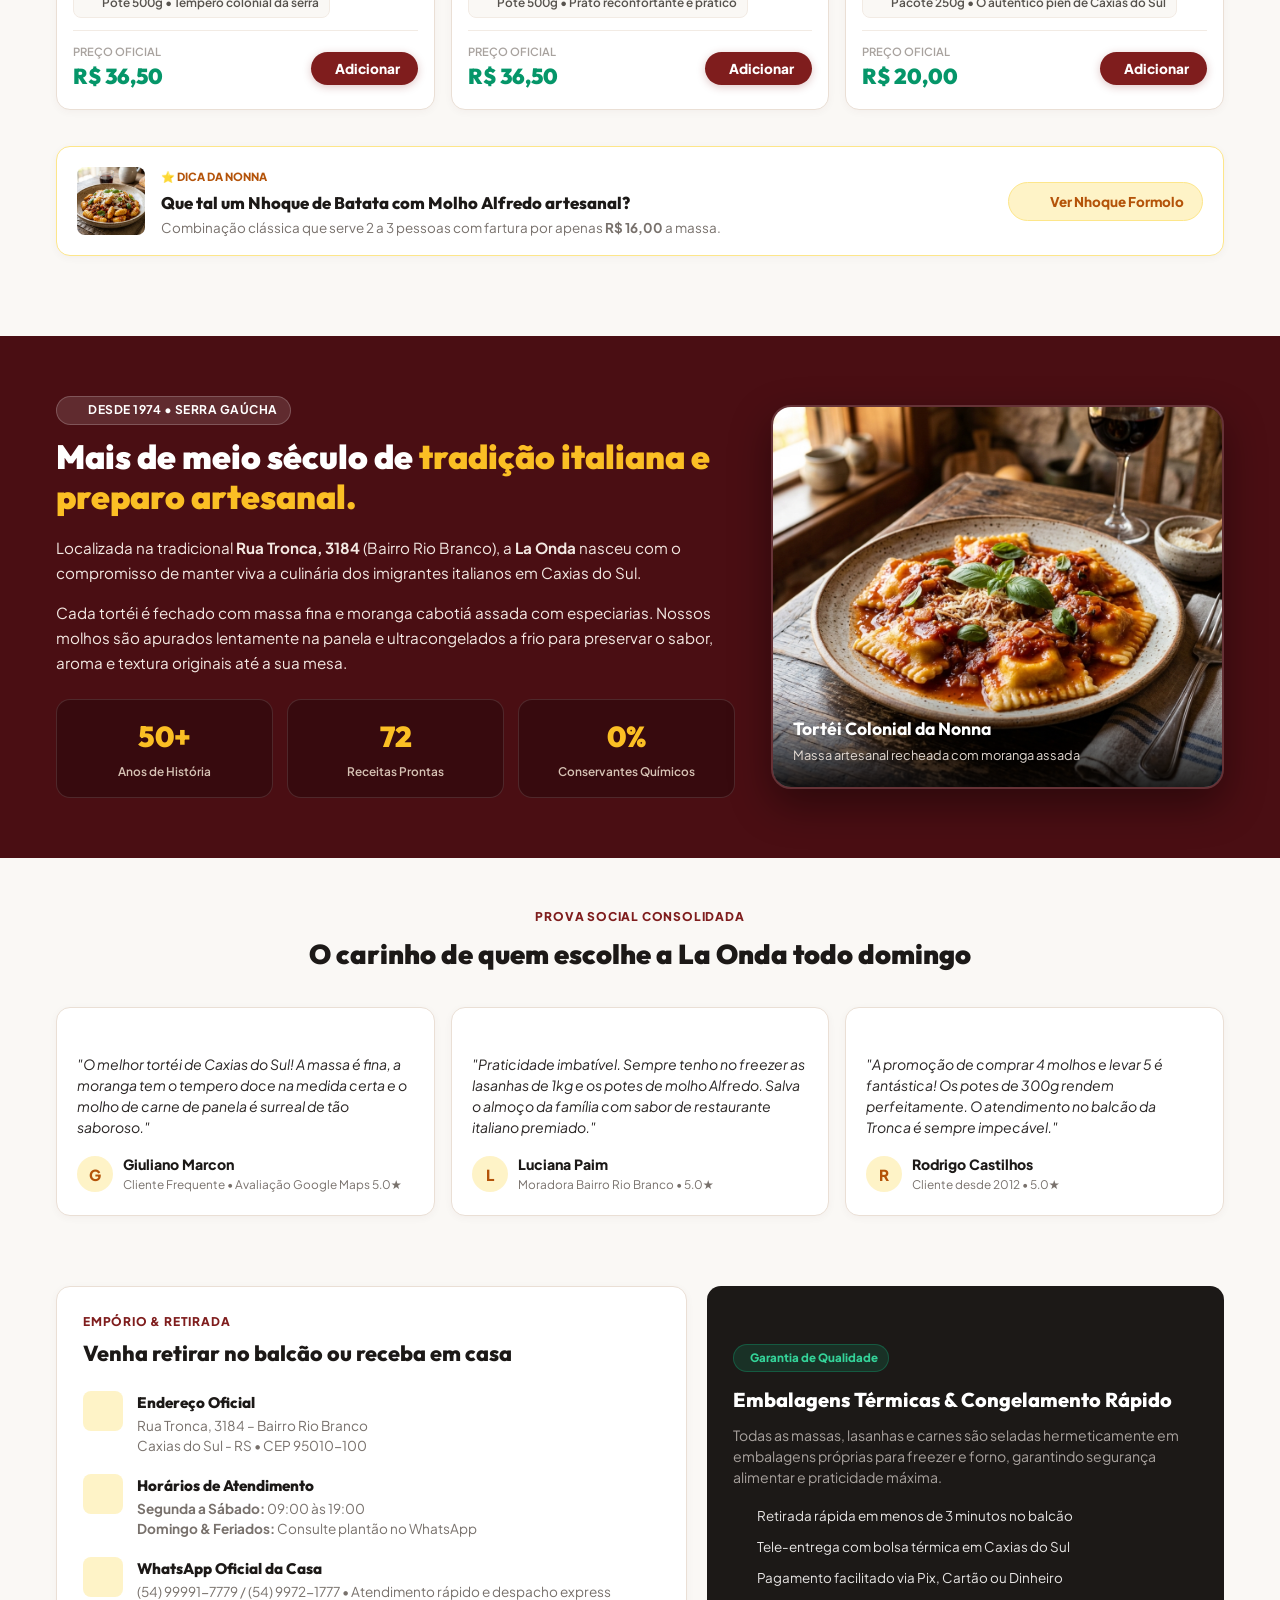
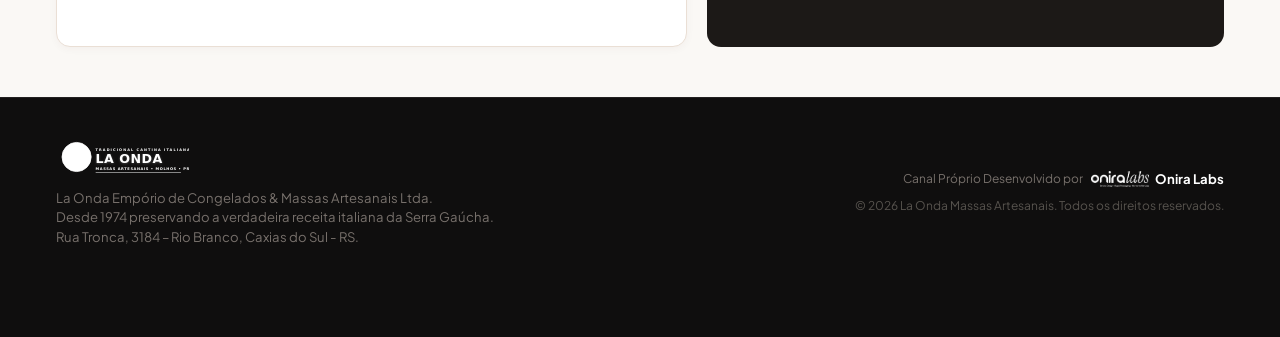
==== commit ac15d271: "fix(la-onda): responsividade definitiva dos cabecalhos mobile em index.html e proposta.html" ====
--- a/index.html
+++ b/index.html
@@ -74,8 +74,8 @@
   <div class="top-announcement-bar">
     <div class="container top-bar-container">
       <div class="top-bar-left">
-        <span class="top-bar-badge">Promoção</span>
-        <span>Molhos 300g: <strong>Compre 4 e Leve 5!</strong> • Qualidade &amp; Tradição desde 1974</span>
+        <span class="pulse-dot"></span>
+        <span>Rua Tronca, 3184 • Qualidade &amp; Tradição desde 1974</span>
       </div>
       <div class="top-bar-right">
         <a href="https://wa.me/5554999917779" target="_blank" rel="noopener noreferrer">
@@ -95,34 +95,30 @@
     <div class="container nav-container">
       <a href="index.html" class="brand-wrapper" aria-label="La Onda Início">
         <img src="assets/logo.svg" alt="La Onda Massas Artesanais" class="brand-logo-img">
-        <div class="brand-tagline-col">
-          <span class="brand-title">LA ONDA</span>
-          <span class="brand-subtitle">Massas Artesanais • Desde 1974</span>
-        </div>
       </a>
 
-      <!-- Ações do Header: Status, Compre Este Site, Limpar Pedido e Botão Carrinho -->
+      <!-- Ações do Header: Status, Proposta, Limpar Pedido e Botão Carrinho -->
       <div class="nav-actions">
-        <!-- Status do Estabelecimento -->
+        <!-- Status do Estabelecimento (Desktop) -->
         <div class="status-compact" id="header-status">
           <span class="status-dot"></span>
           <span id="status-text-header">Aberto Hoje • 09h às 19h</span>
         </div>
 
-        <!-- Botão Compre Esse Site (Azul Royal Elétrico com Zap Dourado) -->
+        <!-- Botão Ver Proposta (Azul Royal Elétrico com Zap Dourado) -->
         <a href="proposta.html" class="btn-buy-site" title="Ver Proposta Comercial do Canal Próprio">
-          <i data-lucide="zap" style="width:14px;height:14px;color:#FEF08A;fill:#FEF08A;"></i>
-          <span class="btn-buy-text">Compre este site</span>
+          <i data-lucide="zap" style="width:13px;height:13px;color:#FEF08A;fill:#FEF08A;"></i>
+          <span class="btn-buy-text">Proposta</span>
         </a>
 
         <!-- Botão Limpar Pedido (Outline Lixeira ao lado do Pedido) -->
         <button type="button" class="btn-header-trash" id="btn-header-trash" onclick="window.askClearCart()" title="Limpar Pedido" aria-label="Limpar Pedido" style="display:none;">
-          <i data-lucide="trash-2" style="width:16px;height:16px;"></i>
+          <i data-lucide="trash-2" style="width:15px;height:15px;"></i>
         </button>
 
         <!-- Botão Carrinho ("Pedido") -->
         <button type="button" class="btn-cart-trigger cart-empty" id="btn-cart-nav" onclick="window.openCart()" aria-label="Ver Carrinho de Compras">
-          <i data-lucide="shopping-bag" style="width:17px;height:17px;"></i>
+          <i data-lucide="shopping-bag" style="width:16px;height:16px;"></i>
           <span class="cart-btn-label">Pedido</span>
           <span class="cart-total-header" id="cart-total-nav" style="display:none;">R$ 0,00</span>
           <span class="cart-count-badge" id="cart-count" style="display:none;">0</span>
--- a/style.css
+++ b/style.css
@@ -349,42 +349,72 @@
   padding: 0 6px;
 }
 
-/* Responsive Header adjustments on screens <= 640px */
-@media (max-width: 640px) {
+/* Responsive Header adjustments on screens <= 768px */
+@media (max-width: 768px) {
   .top-announcement-bar .top-bar-right {
-    display: none;
+    display: none !important;
   }
   .top-bar-container {
     justify-content: center;
     text-align: center;
+    padding: 0 12px;
   }
-  .brand-subtitle {
-    display: none;
+  .top-bar-left {
+    font-size: 0.72rem;
+    justify-content: center;
+    text-align: center;
+    width: 100%;
+    line-height: 1.3;
+  }
+  .site-header {
+    padding: 8px 0;
+  }
+  .nav-container {
+    padding: 4px 12px;
+    gap: 8px;
+    flex-wrap: nowrap;
+    justify-content: space-between;
+  }
+  .brand-wrapper {
+    flex-shrink: 1;
+    min-width: 0;
   }
   .brand-logo-img {
-    height: 38px;
-  }
-  .brand-title {
-    font-size: 1.05rem;
+    height: 34px;
+    max-width: 125px;
   }
   .status-compact {
     display: none !important;
   }
-  .btn-buy-site .btn-buy-text {
-    display: none !important;
+  .nav-actions {
+    gap: 6px;
+    flex-shrink: 0;
+    flex-wrap: nowrap;
   }
   .btn-buy-site {
-    padding: 6px 10px;
+    padding: 6px 11px;
+    font-size: 0.74rem;
+    gap: 4px;
+    white-space: nowrap;
   }
-  .nav-actions {
-    gap: 6px;
+  .btn-buy-site .btn-buy-text {
+    display: inline !important;
+    font-size: 0.74rem;
+    font-weight: 800;
   }
   .btn-cart-trigger {
-    padding: 7px 12px;
-    font-size: 0.8rem;
+    padding: 6px 12px;
+    font-size: 0.76rem;
+    gap: 5px;
+    white-space: nowrap;
   }
   .cart-btn-label {
-    display: none;
+    display: inline !important;
+    font-size: 0.76rem;
+  }
+  .btn-header-trash {
+    width: 32px;
+    height: 32px;
   }
 }
 
@@ -2320,7 +2350,7 @@
   z-index: 800;
   transform: translateY(120px);
   opacity: 0;
-  transition: all 0.35s cubic-bezier(0.16, 1, 0.3, 1);
+  transition: transform 0.35s cubic-bezier(0.16, 1, 0.3, 1), opacity 0.35s ease, bottom 0.35s ease;
   cursor: pointer;
 }
 
@@ -2368,7 +2398,7 @@
   bottom: 20px;
   left: 20px;
   z-index: 750;
-  background: rgba(15, 23, 42, 0.92);
+  background: rgba(15, 23, 42, 0.94);
   backdrop-filter: blur(12px);
   border: 1px solid rgba(255, 255, 255, 0.15);
   border-radius: var(--radius-pill);
@@ -2377,13 +2407,31 @@
   align-items: center;
   gap: 12px;
   text-decoration: none;
-  box-shadow: 0 8px 24px rgba(0, 0, 0, 0.25);
-  transition: all 0.25s ease;
+  box-shadow: 0 8px 24px rgba(0, 0, 0, 0.28);
+  transition: transform 0.35s cubic-bezier(0.16, 1, 0.3, 1), opacity 0.35s ease, bottom 0.35s ease, border-color 0.2s ease;
+}
+
+/* Quando há itens no carrinho no mobile, o card de proposta se alinha acima da barra do pedido */
+body.has-cart-items .onira-cta {
+  bottom: 84px;
 }
 
 .onira-cta:hover {
   transform: translateY(-2px);
   border-color: #F59E0B;
+}
+
+/* Comportamento de Rolagem: Rola pra cima -> some; Rola pra baixo -> aparece */
+.cart-floating-bar.scroll-hidden,
+.onira-cta.scroll-hidden {
+  transform: translateY(180%) !important;
+  opacity: 0 !important;
+  pointer-events: none !important;
+}
+
+.cart-floating-bar.scrolling-active,
+.onira-cta.scrolling-active {
+  opacity: 0.9;
 }
 
 .onira-avatar {
@@ -2424,6 +2472,25 @@
   font-size: 0.76rem;
   font-weight: 800;
   color: #38BDF8;
+}
+
+@media (max-width: 480px) {
+  .onira-cta {
+    left: 14px;
+    right: 14px;
+    bottom: 14px;
+    padding: 6px 14px 6px 6px;
+    gap: 10px;
+    width: auto;
+  }
+  body.has-cart-items .onira-cta {
+    bottom: 80px;
+  }
+  .cart-floating-bar {
+    left: 14px;
+    right: 14px;
+    bottom: 14px;
+  }
 }
 
 /* Toast Notification */
